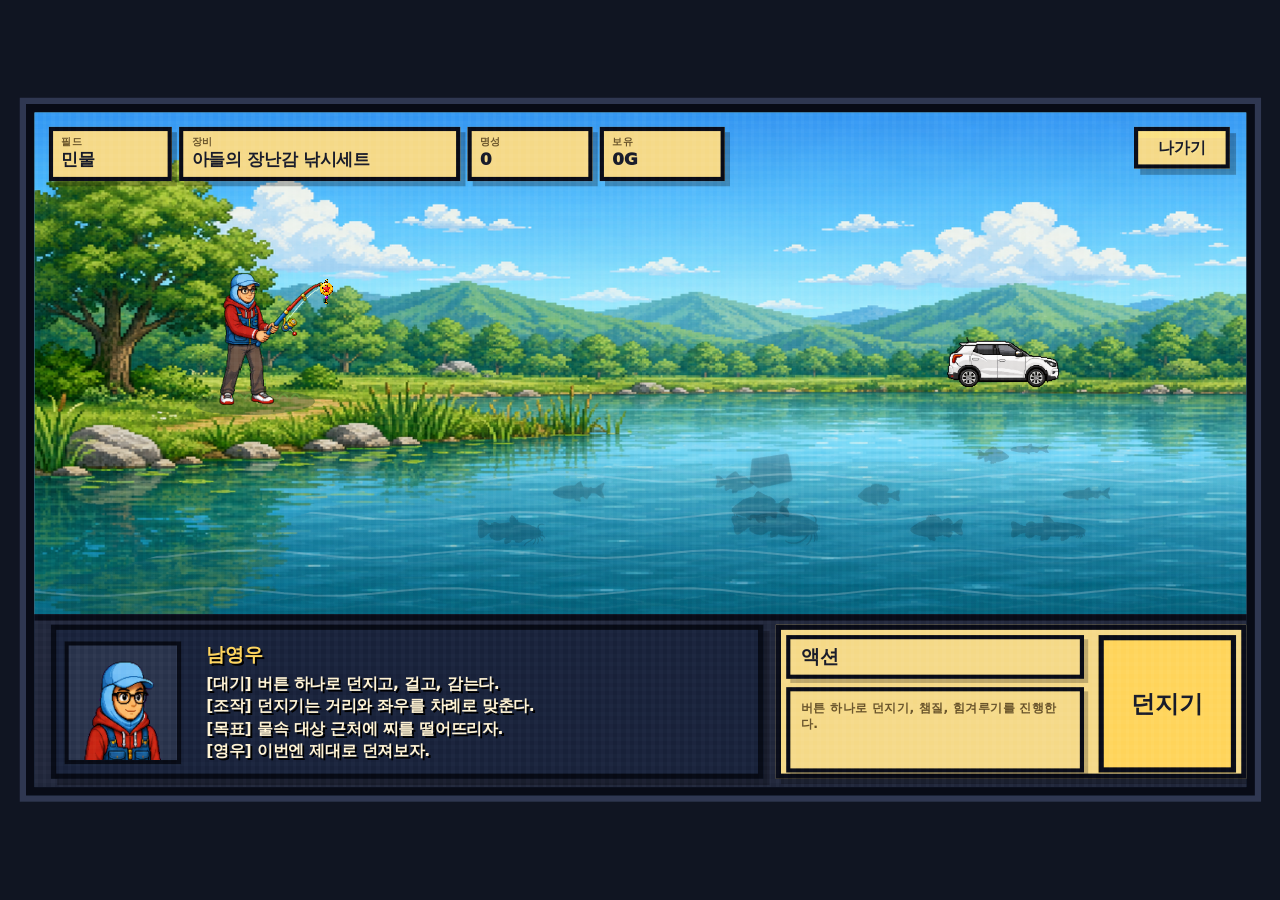
==== fishing_screen.html @ db61ab76 "Initial upload of fishing game" ====
﻿<!doctype html>
<html lang="ko">
<head>
  <meta charset="utf-8">
  <meta name="viewport" content="width=device-width, initial-scale=1">
  <title>낚시왕 남영우 - 낚시</title>
  <style>
    :root {
      --line: #080b16;
      --ink: #161927;
      --gold: #ffd45a;
      --panel: #f5d987;
      --deep: #182139;
      --game-scale: 1;
    }

    * { box-sizing: border-box; }

    body {
      margin: 0;
      min-height: 100vh;
      display: grid;
      place-items: center;
      overflow: hidden;
      background: #101522;
      color: var(--ink);
      font-family: "Malgun Gothic", "Apple SD Gothic Neo", system-ui, sans-serif;
      image-rendering: pixelated;
      user-select: none;
      touch-action: none;
    }

    .game-frame {
      position: relative;
      width: calc(1180px * var(--game-scale));
      height: calc(664px * var(--game-scale));
    }

    .screen {
      position: relative;
      width: 1180px;
      height: 664px;
      border: 8px solid var(--line);
      box-shadow: 0 0 0 6px #2f3751;
      overflow: hidden;
      background: #22304a;
      transform: scale(var(--game-scale));
      transform-origin: top left;
    }

    .screen::after {
      content: "";
      position: absolute;
      inset: 0;
      background:
        linear-gradient(90deg, rgba(255,255,255,.08) 50%, transparent 50%) 0 0 / 8px 8px,
        linear-gradient(rgba(255,255,255,.05) 50%, transparent 50%) 0 0 / 8px 8px;
      pointer-events: none;
      mix-blend-mode: soft-light;
      z-index: 50;
    }

    .hud {
      position: absolute;
      left: 14px;
      top: 14px;
      width: 710px;
      display: grid;
      grid-template-columns: 118px 270px 120px 120px;
      gap: 7px;
      z-index: 10;
    }

    .card,
    .dialogue,
    .action-panel {
      border: 4px solid var(--line);
      background: var(--panel);
      box-shadow: 5px 5px 0 rgba(0,0,0,.26);
    }

    .card {
      min-height: 40px;
      padding: 5px 8px;
    }

    .label {
      display: block;
      color: #665128;
      font-size: 10px;
      font-weight: 900;
      line-height: 1;
    }

    .value {
      display: block;
      margin-top: 3px;
      font-size: 16px;
      font-weight: 1000;
      white-space: nowrap;
    }

    .field-wrap {
      position: absolute;
      left: 0;
      top: 0;
      right: 0;
      bottom: 166px;
      overflow: hidden;
      background: #5dbbd0;
    }


    .aim-reticle::before {
      width: 62px;
      height: 4px;
    }

    .aim-reticle::after {
      width: 4px;
      height: 62px;
    }

    .aim-ring {
      position: absolute;
      inset: 9px;
      border: 4px solid #ffd45a;
      border-radius: 50%;
      box-shadow: 2px 2px 0 rgba(0,0,0,.34);
    }

    canvas {
      width: 100%;
      height: 100%;
      display: block;
      image-rendering: pixelated;
    }

    .bottom {
      position: absolute;
      left: 0;
      right: 0;
      bottom: 0;
      height: 166px;
      display: grid;
      grid-template-columns: 684px 1fr;
      gap: 12px;
      padding: 9px 16px;
      border-top: 6px solid var(--line);
      background: #20263a;
      z-index: 12;
    }

    .dialogue {
      position: relative;
      top: -5px;
      display: grid;
      grid-template-columns: 120px 1fr;
      gap: 12px;
      padding: 0;
      height: 148px;
      border: 5px solid var(--line);
      border-color: #070a14;
      background: var(--deep);
      box-shadow: 6px 6px 0 rgba(0,0,0,.28);
      overflow: visible;
      min-height: 0;
    }

    .dialogue.event-mode {
      background:
        linear-gradient(180deg, rgba(255, 212, 90, .22), rgba(255, 212, 90, 0)),
        #402348;
      border-color: var(--gold);
      box-shadow:
        0 0 0 5px #7c2d12,
        0 0 0 10px rgba(255, 212, 90, .34),
        5px 5px 0 rgba(98, 43, 141, .44);
      animation: eventPulse 1.1s steps(2, end) infinite;
    }

    .dialogue.event-mode::before {
      content: "EVENT";
      position: absolute;
      left: 21px;
      top: -18px;
      width: 86px;
      box-sizing: border-box;
      z-index: 2;
      padding: 3px 12px 4px;
      border: 4px solid var(--line);
      background: #ff3d3d;
      color: #fff7d8;
      text-align: center;
      font-size: 15px;
      font-weight: 1000;
      letter-spacing: 0;
      text-shadow: 2px 2px 0 #000;
      box-shadow: 4px 4px 0 rgba(0,0,0,.32);
    }

    .dialogue.event-mode .portrait {
      background: #402b51;
      border-color: #ffd45a;
    }

    .dialogue.event-mode .copy {
      color: #fff4bf;
    }

    .dialogue.event-mode .speaker {
      color: #ffef85;
    }

    @keyframes eventPulse {
      0%, 100% { filter: brightness(1); }
      50% { filter: brightness(1.16); }
    }

    .portrait {
      position: relative;
      box-sizing: border-box;
      width: 112px;
      height: 118px;
      align-self: center;
      margin-left: 8px;
      border: 4px solid var(--line);
      border-color: #070a14;
      background: #28324a;
      overflow: hidden;
    }

    .portrait canvas {
      display: block;
      width: 104px;
      height: 110px;
      image-rendering: auto;
    }

    .portrait img.portrait-single {
      position: absolute;
      inset: 0;
      width: 104px;
      height: 110px;
      image-rendering: auto;
    }

    .portrait img[hidden],
    .portrait canvas[hidden] {
      display: none;
    }


    .copy {
      position: relative;
      min-width: 0;
      padding: 12px 132px 12px 12px;
      color: #fff3d3;
      font-weight: 900;
      text-shadow: 2px 2px 0 #000;
    }

    .speaker {
      display: block;
      margin-bottom: 6px;
      color: var(--gold);
      font-size: 18px;
    }

    .log-line {
      display: block;
      font-size: 15px;
      line-height: 1.42;
      white-space: nowrap;
    }

    .event-progress-button {
      position: absolute;
      right: 14px;
      top: 50%;
      width: 118px;
      height: 118px;
      transform: translateY(-50%);
      border: 4px solid var(--line);
      background: #ff3d3d;
      color: #fff7d8;
      font: inherit;
      font-size: 18px;
      font-weight: 1000;
      border-color: #fff7d8;
      text-shadow: 2px 2px 0 #000;
      box-shadow: 5px 5px 0 rgba(0,0,0,.42);
      cursor: pointer;
    }

    .event-progress-button:active {
      transform: translate(2px, calc(-50% + 2px));
      box-shadow: 1px 1px 0 rgba(0,0,0,.32);
    }

    .event-progress-button[hidden] {
      display: none;
    }

    .action-panel {
      position: fixed;
      right: 20px;
      top: 50%;
      z-index: 30;
      width: 334px;
      height: 132px;
      padding: 0;
      border: 0;
      background: transparent;
      box-shadow: none;
      transform: translateY(-50%);
      pointer-events: none;
      display: grid;
      grid-template-columns: 186px 132px;
      grid-template-rows: 42px 1fr;
      column-gap: 16px;
      align-items: stretch;
      overflow: visible;
      min-height: 0;
    }

    .action-panel.event-mode {
      background: var(--panel);
      border-color: var(--line);
      box-shadow: 5px 5px 0 rgba(0,0,0,.26);
    }

    .action-title {
      grid-column: 1;
      grid-row: 1;
      margin: 0;
      padding: 8px 10px;
      border: 4px solid var(--line);
      background: var(--panel);
      color: var(--ink);
      font-size: 18px;
      line-height: 1;
      font-weight: 1000;
      box-shadow: 4px 4px 0 rgba(0,0,0,.24);
    }

    .help {
      grid-column: 1;
      grid-row: 2;
      display: block;
      height: auto;
      margin-top: 8px;
      padding: 9px 10px;
      border: 4px solid var(--line);
      background: var(--panel);
      color: #665128;
      font-size: 12px;
      font-weight: 900;
      line-height: 1.25;
      box-shadow: 4px 4px 0 rgba(0,0,0,.24);
    }

    .action-button {
      grid-column: 2;
      grid-row: 1 / span 2;
      width: 132px;
      height: 132px;
      margin: 0;
      border: 5px solid var(--line);
      background: var(--gold);
      color: var(--ink);
      font: inherit;
      font-size: 23px;
      font-weight: 1000;
      line-height: 1.08;
      box-shadow: none;
      cursor: pointer;
      pointer-events: auto;
      white-space: normal;
      word-break: keep-all;
    }

    .action-button:active,
    .action-button.held {
      transform: translate(4px, 4px);
      box-shadow: none;
      background: #ffbf3d;
    }

    .action-button:disabled {
      opacity: .62;
      cursor: default;
      transform: none;
      box-shadow: none;
      background: #d7c28b;
    }

    html.phone-rotate .action-panel,
    html.phone-landscape .action-panel {
      position: fixed;
      right: 20px;
      top: 50%;
      z-index: 30;
      width: 334px;
      height: 132px;
      padding: 0;
      border: 0;
      background: transparent;
      box-shadow: none;
      transform: translateY(-50%);
      pointer-events: none;
      display: grid;
      grid-template-columns: 186px 132px;
      grid-template-rows: 42px 1fr;
      column-gap: 16px;
      align-items: stretch;
    }

    html.phone-rotate .action-title,
    html.phone-landscape .action-title {
      grid-column: 1;
      grid-row: 1;
      margin: 0;
      padding: 8px 10px;
      border: 4px solid var(--line);
      background: var(--panel);
      color: var(--ink);
      font-size: 18px;
      line-height: 1;
      box-shadow: 4px 4px 0 rgba(0,0,0,.24);
    }

    html.phone-rotate .action-panel .help,
    html.phone-landscape .action-panel .help {
      grid-column: 1;
      grid-row: 2;
      display: block;
      height: auto;
      margin-top: 8px;
      padding: 9px 10px;
      border: 4px solid var(--line);
      background: var(--panel);
      color: #665128;
      font-size: 12px;
      line-height: 1.25;
      box-shadow: 4px 4px 0 rgba(0,0,0,.24);
    }

    html.phone-rotate .action-button,
    html.phone-landscape .action-button {
      grid-column: 2;
      grid-row: 1 / span 2;
      width: 132px;
      height: 132px;
      margin: 0;
      border-width: 5px;
      font-size: 23px;
      line-height: 1.08;
      box-shadow: none;
      pointer-events: auto;
      white-space: normal;
      word-break: keep-all;
    }

    html.phone-rotate .action-button:active,
    html.phone-rotate .action-button.held,
    html.phone-landscape .action-button:active,
    html.phone-landscape .action-button.held {
      transform: translate(4px, 4px);
      box-shadow: none;
    }

    html.phone-rotate .action-button:disabled,
    html.phone-landscape .action-button:disabled {
      transform: none;
      box-shadow: none;
    }

    @media (pointer: coarse) and (max-height: 760px), (pointer: coarse) and (max-width: 760px) {
      .action-panel {
        position: fixed;
        right: 20px;
        top: 50%;
        z-index: 30;
        width: 334px;
        height: 132px;
        padding: 0;
        border: 0;
        background: transparent;
        box-shadow: none;
        transform: translateY(-50%);
        pointer-events: none;
        display: grid;
        grid-template-columns: 186px 132px;
        grid-template-rows: 42px 1fr;
        column-gap: 16px;
        align-items: stretch;
      }

      .action-title {
        grid-column: 1;
        grid-row: 1;
        margin: 0;
        padding: 8px 10px;
        border: 4px solid var(--line);
        background: var(--panel);
        color: var(--ink);
        font-size: 18px;
        line-height: 1;
        box-shadow: 4px 4px 0 rgba(0,0,0,.24);
      }

      .action-panel .help {
        grid-column: 1;
        grid-row: 2;
        display: block;
        height: auto;
        margin-top: 8px;
        padding: 9px 10px;
        border: 4px solid var(--line);
        background: var(--panel);
        color: #665128;
        font-size: 12px;
        line-height: 1.25;
        box-shadow: 4px 4px 0 rgba(0,0,0,.24);
      }

      .action-button {
        grid-column: 2;
        grid-row: 1 / span 2;
        width: 132px;
        height: 132px;
        margin: 0;
        border-width: 5px;
        font-size: 23px;
        line-height: 1.08;
        box-shadow: none;
        pointer-events: auto;
        white-space: normal;
        word-break: keep-all;
      }

      .action-button:active,
      .action-button.held {
        transform: translate(4px, 4px);
        box-shadow: none;
      }
    }

    .action-panel.mobile-action-layout {
      position: fixed !important;
      right: 20px !important;
      top: 50% !important;
      z-index: 30 !important;
      width: 334px !important;
      height: 132px !important;
      padding: 0 !important;
      border: 0 !important;
      background: transparent !important;
      box-shadow: none !important;
      transform: translateY(-50%) !important;
      pointer-events: none !important;
      display: grid !important;
      grid-template-columns: 186px 132px !important;
      grid-template-rows: 42px 1fr !important;
      column-gap: 16px !important;
      align-items: stretch !important;
    }

    .action-panel.mobile-action-layout .action-title {
      grid-column: 1 !important;
      grid-row: 1 !important;
      margin: 0 !important;
      padding: 8px 10px !important;
      border: 4px solid var(--line) !important;
      background: var(--panel) !important;
      color: var(--ink) !important;
      font-size: 18px !important;
      line-height: 1 !important;
      box-shadow: 4px 4px 0 rgba(0,0,0,.24) !important;
    }

    .action-panel.mobile-action-layout .help {
      grid-column: 1 !important;
      grid-row: 2 !important;
      display: block !important;
      height: auto !important;
      margin-top: 8px !important;
      padding: 9px 10px !important;
      border: 4px solid var(--line) !important;
      background: var(--panel) !important;
      color: #665128 !important;
      font-size: 12px !important;
      line-height: 1.25 !important;
      box-shadow: 4px 4px 0 rgba(0,0,0,.24) !important;
    }

    .action-panel.mobile-action-layout .action-button {
      grid-column: 2 !important;
      grid-row: 1 / span 2 !important;
      width: 132px !important;
      height: 132px !important;
      margin: 0 !important;
      border-width: 5px !important;
      font-size: 23px !important;
      line-height: 1.08 !important;
      box-shadow: none !important;
      pointer-events: auto !important;
      white-space: normal !important;
      word-break: keep-all !important;
    }

    .action-panel.mobile-action-layout .action-button:active,
    .action-panel.mobile-action-layout .action-button.held {
      transform: translate(4px, 4px) !important;
      box-shadow: none !important;
    }

    .bottom .action-panel,
    html.phone-rotate .bottom .action-panel,
    html.phone-landscape .bottom .action-panel,
    .bottom .action-panel.mobile-action-layout {
      position: relative !important;
      left: auto !important;
      right: auto !important;
      top: -5px !important;
      bottom: auto !important;
      transform: none !important;
      width: 452px !important;
      height: 148px !important;
      padding: 5px !important;
      border: 5px solid var(--line) !important;
      background: var(--panel) !important;
      box-shadow: 5px 5px 0 rgba(0,0,0,.26) !important;
      grid-template-columns: 286px 132px !important;
      grid-template-rows: 42px 1fr !important;
      column-gap: 14px !important;
      justify-self: start !important;
      align-self: start !important;
    }

    .home-button {
      position: absolute;
      right: 16px;
      top: 14px;
      z-index: 11;
      min-width: 92px;
      height: 40px;
      border: 4px solid var(--line);
      background:
        linear-gradient(180deg, rgba(255, 230, 129, .62) 0 7px, transparent 7px),
        var(--panel);
      color: var(--ink);
      font: inherit;
      font-size: 15px;
      font-weight: 1000;
      box-shadow: 6px 6px 0 rgba(0,0,0,.28);
      text-shadow: 1px 1px 0 rgba(255,235,148,.62);
      cursor: pointer;
    }

    .home-button:hover,
    .home-button:focus-visible {
      background:
        linear-gradient(180deg, rgba(255, 235, 144, .78) 0 7px, transparent 7px),
        var(--gold);
      outline: none;
    }

    .result-popup {
      position: absolute;
      left: 50%;
      top: 44%;
      margin-left: -190px;
      margin-top: -118px;
      z-index: 14;
      width: 380px;
      border: 5px solid var(--line);
      background: #fff0ad;
      box-shadow: 7px 7px 0 rgba(0,0,0,.28);
      padding: 12px;
    }

    .result-popup[hidden] { display: none; }

    .result-popup h2 {
      margin: 0 0 7px;
      font-size: 24px;
      line-height: 1.05;
    }

    .result-visual {
      height: 112px;
      margin: 0 0 8px;
      border: 3px solid var(--line);
      background:
        linear-gradient(180deg, rgba(255,255,255,.32), rgba(255,255,255,0)),
        #dceef3;
      display: grid;
      place-items: center;
      overflow: hidden;
    }

    .result-visual img {
      max-width: 158px;
      max-height: 98px;
      object-fit: contain;
      image-rendering: pixelated;
      filter: drop-shadow(4px 5px 0 rgba(0,0,0,.24));
    }

    .result-meta {
      display: grid;
      gap: 6px;
      margin-bottom: 8px;
      font-size: 14px;
      font-weight: 1000;
    }

    .result-meta-row,
    .result-desc {
      border: 3px solid var(--line);
      background: #fff7d8;
      padding: 5px 7px;
    }

    .result-meta-row {
      display: grid;
      grid-template-columns: 1fr auto;
      align-items: center;
      min-height: 30px;
      font-size: 16px;
    }

    .result-meta-label {
      color: var(--ink);
    }

    .result-meta-value {
      color: var(--ink);
      text-align: right;
    }

    .result-desc {
      min-height: 54px;
      font-size: 14px;
      font-weight: 900;
      line-height: 1.35;
    }

    .result-close {
      width: 100%;
      height: 38px;
      margin-top: 10px;
      border: 4px solid var(--line);
      background: var(--gold);
      font: inherit;
      font-size: 15px;
      font-weight: 1000;
      cursor: pointer;
    }
  </style>
  <script src="./mobile_orientation_boot.js"></script>
</head>
<body>
  <div class="game-frame">
  <main class="screen">
    <section class="hud">
      <div class="card"><span class="label">&#54596;&#46300;</span><span class="value" id="fieldHud">&#48124;&#47932;</span></div>
      <div class="card"><span class="label">&#51109;&#48708;</span><span class="value" id="gearHud">&#51109;&#45212;&#44048; &#45210;&#49884;&#49464;&#53944;</span></div>
      <div class="card"><span class="label">&#47749;&#49457;</span><span class="value" id="fameHud">0</span></div>
      <div class="card"><span class="label">&#48372;&#50976;</span><span class="value" id="goldHud">0G</span></div>
    </section>

    <button class="home-button" id="homeButton" type="button">&#45208;&#44032;&#44592;</button>

    <section class="field-wrap">
      <canvas id="gameCanvas" width="1164" height="502" aria-label="&#45210;&#49884; &#54596;&#46300;"></canvas>
    </section>

    <aside class="result-popup" id="resultPopup" hidden aria-live="polite">
      <h2 id="resultName">&#54588;&#46972;&#48120;</h2>
      <div class="result-visual"><img id="resultImage" src="" alt=""></div>
      <div class="result-meta">
        <div class="result-meta-row">
          <span class="result-meta-label" id="resultPrimaryLabel">등급</span>
          <span class="result-meta-value" id="resultLevel">Lv.1</span>
        </div>
        <div class="result-meta-row">
          <span class="result-meta-label">보상</span>
          <span class="result-meta-value" id="resultGold">100G</span>
        </div>
      </div>
      <div class="result-desc" id="resultDesc">&#54925;&#46301; &#51221;&#48372;</div>
      <button class="result-close" id="resultClose" type="button">&#54869;&#51064;</button>
    </aside>

    <section class="bottom">
      <aside class="dialogue">
        <div class="portrait">
          <img id="portraitImage" class="portrait-single" alt="영우 얼굴" hidden>
          <canvas id="portraitCanvas" width="104" height="110" aria-label="&#50689;&#50864; &#50620;&#44404;"></canvas>
        </div>
        <div class="copy">
          <strong class="speaker" id="dialogueSpeaker">&#45210;&#49884;&#50773; &#45224;&#50689;&#50864;</strong>
          <span class="log-line" id="log1">[&#45824;&#44592;] &#48260;&#53948; &#54616;&#45208;&#47196; &#45912;&#51648;&#44256;, &#44152;&#44256;, &#44048;&#45716;&#45796;.</span>
          <span class="log-line" id="log2">[&#51312;&#51089;] &#45912;&#51648;&#44592;&#45716; &#44144;&#47532;&#50752; &#51340;&#50864;&#47484; &#52264;&#47168;&#47196; &#47582;&#52632;&#45796;.</span>
          <span class="log-line" id="log3">[&#47785;&#54364;] &#47932;&#49549; &#45824;&#49345; &#44540;&#52376;&#50640; &#52236;&#47484; &#46504;&#50612;&#46888;&#47532;&#51088;.</span>
          <span class="log-line" id="log4">[&#50689;&#50864;] &#51060;&#48264;&#50644; &#51228;&#45824;&#47196; &#45912;&#51256;&#48372;&#51088;.</span>
          <button class="event-progress-button" id="eventProgressButton" type="button" hidden>&#54869;&#51064;</button>
        </div>
      </aside>

      <aside class="action-panel">
        <div class="action-title"><span id="actionTitle">&#50529;&#49496;</span></div>
        <span class="help" id="actionHelp">상황에 맞춰 버튼 하나로 진행한다.</span>
        <button class="action-button" id="actionButton" type="button">&#45912;&#51648;&#44592;</button>
      </aside>
    </section>
  </main>
  </div>

  <script src="./game_state.js?v=spoiler-cleanup-20260601b"></script>
  <script src="./audio_manager.js?v=audio-foundation-20260604"></script>
  <script src="./fish_sprite_manifest.js?v=quality-silhouette-live-20260604"></script>
  <script src="./junk_sprite_manifest.js?v=junk-silhouette-20260604"></script>
  <script src="./youngwoo_sprite_manifest.js?v=reel-tip-20260530"></script>
  <script>
const canvas = document.getElementById("gameCanvas");
    const ctx = canvas.getContext("2d");
    const W = canvas.width;
    const H = canvas.height;
    const waterLine = 206;

    const playerImage = new Image();
    playerImage.src = "./assets/youngwoo_sprites/level_matched_alpha/youngwoo_beginner_toy_rod_idle.png";
    const portraitEmotionSheets = {
      beginnerOutfit: new Image(),
      midOutfit: new Image(),
      premiumOutfit: new Image()
    };
    portraitEmotionSheets.beginnerOutfit.src = "./assets/youngwoo_sprites/emotion_sheets/youngwoo_beginner_sprite_face_hd_sheet_alpha.png?v=sprite-face-outfit-match-20260603";
    portraitEmotionSheets.midOutfit.src = "./assets/youngwoo_sprites/emotion_sheets/youngwoo_mid_sprite_face_hd_sheet_alpha.png?v=sprite-face-no-first-20260603";
    portraitEmotionSheets.premiumOutfit.src = "./assets/youngwoo_sprites/emotion_sheets/youngwoo_premium_sprite_face_hd_sheet_alpha.png?v=sprite-face-no-first-20260603";
    const portraitEmotionColumns = 6;
    const portraitEmotionRows = 4;
    const youngwooSpriteBase = "./assets/youngwoo_sprites/level_matched_alpha/";
    const youngwooSpriteCache = new Map();
    const youngwooOutfitIds = {
      beginnerOutfit: "beginner",
      midOutfit: "mid",
      premiumOutfit: "premium"
    };
    const youngwooRodIds = {
      toyRod: "toy",
      aliRod: "ali",
      japanRod: "japan",
      firstLeisure: "first_leisure",
      temuRod: "temu",
      legendRod: "legend"
    };
    const youngwooSpriteAssetVersion = "broken-sprite-preload-20260604";
    const firstLeisureBrokenSprite = new Image();
    firstLeisureBrokenSprite.src = "./assets/youngwoo_sprites/level_matched_alpha/youngwoo_beginner_first_leisure_broken.png?v=broken-sprite-preload-20260604";
    youngwooSpriteCache.set("beginner_first_leisure_broken", firstLeisureBrokenSprite);
    const youngwooCanonicalSourceHeight = 375;
    const castingReadyRodTips = {
      toyRod: { x: 14, y: 9 },
      aliRod: { x: 14, y: 8 },
      japanRod: { x: 15, y: 8 },
      firstLeisure: { x: 14, y: 8 },
      temuRod: { x: 16, y: 8 },
      legendRod: { x: 15, y: 8 }
    };
    const tackleStyles = {
      toyRod: { type: "ball", line: "#4f46e5", main: "#f6c21a", accent: "#ef4444", shadow: "#9a5b0a" },
      aliRod: { type: "squid", line: "#f0b38f", main: "#67d141", accent: "#2563eb", shadow: "#14532d" },
      japanRod: { type: "sinker", line: "#ffd7f0", main: "#2670d8", accent: "#f8fafc", shadow: "#164c8f" },
      firstLeisure: { type: "drop", line: "#ffd7f0", main: "#e23a3a", accent: "#f8fafc", shadow: "#7f1d1d" },
      temuRod: { type: "cube", line: "#eab308", main: "#8b38d6", accent: "#b7f331", shadow: "#4c1d95" },
      legendRod: { type: "gem", line: "#f3b83a", main: "#f4b41b", accent: "#1fc7ff", shadow: "#9b5e0d" }
    };
    const assetSources = {
      tivoli: "./assets/tivoli_right.png",
      g70: "./assets/g70_right.png",
      carnival: "./assets/carnival_right.png",
      valleyBoat: "./assets/valley_boat_right.png?v=boat-quality-20260604",
      seaBoat: "./assets/sea_boat_right_v2.png?v=boat-quality-20260604",
      waterFreshBase: "./assets/water/water_fresh_base.png",
      waterFreshOverlay: "./assets/water/water_fresh_overlay.png",
      waterValleyBase: "./assets/water/water_valley_base.png",
      waterValleyOverlay: "./assets/water/water_valley_overlay.png",
      waterSeaBase: "./assets/water/water_sea_base.png",
      waterSeaOverlay: "./assets/water/water_sea_overlay.png",
      waterOceanBase: "./assets/water/water_ocean_base.png",
      waterOceanOverlay: "./assets/water/water_ocean_overlay.png",
      fieldFreshBg: "./assets/field_backgrounds/field_fresh_concept.png",
      fieldValleyBg: "./assets/field_backgrounds/field_valley_concept.png",
      fieldSeaBg: "./assets/field_backgrounds/field_sea_concept_v3_parking_pier.png",
      fieldOceanBg: "./assets/field_backgrounds/field_ocean_concept.png",
      junwooThief: "./assets/junwoo_sprites/junwoo_thief_sprite_sheet.png",
      junwooEmojiLaugh: "./assets/junwoo_sprites/junwoo_emoji_laugh.png?v=junwoo-photo-redraw-20260604",
      wifeConfiscate: "./assets/wife_confiscate.png?v=wife-quality-bottom-20260604",
      jaemoStanding: "./assets/jaemo_sprites/jaemo_sprite_standing.png",
      jaemoEmojiSmile: "./assets/jaemo_sprites/jaemo_emoji_kind_smile.png?v=jaemo-256-20260604",
      jaemoFlipper: "./assets/junk_new/quality_256/junk_16_flipper.png?v=junk-quality-20260604",
      tackle_toyRod: "./assets/tackle_toyRod_with_star.png?v=star-sinker-20260604",
      tackle_aliRod: "./assets/tackle_aliRod.png?v=rod-quality-20260604",
      tackle_japanRod: "./assets/tackle_japanRod.png?v=rod-quality-20260604",
      tackle_firstLeisure: "./assets/tackle_firstLeisure.png?v=rod-quality-20260604",
      tackle_temuRod: "./assets/tackle_temuRod.png?v=rod-quality-20260604",
      tackle_legendRod: "./assets/tackle_legendRod.png?v=rod-quality-20260604"
    };
    const assetImages = Object.fromEntries(Object.entries(assetSources).map(([id, src]) => {
      const image = new Image();
      image.src = src;
      return [id, image];
    }));
    const fishSpriteImages = new Map();

    const fieldHud = document.getElementById("fieldHud");
    const gearHud = document.getElementById("gearHud");
    const fameHud = document.getElementById("fameHud");
    const goldHud = document.getElementById("goldHud");
    const dialoguePanel = document.querySelector(".dialogue");
    const actionPanel = document.querySelector(".action-panel");
    const logEls = ["log1", "log2", "log3", "log4"].map((id) => document.getElementById(id));
    const dialogueSpeaker = document.getElementById("dialogueSpeaker");
    const eventProgressButton = document.getElementById("eventProgressButton");
    const actionButton = document.getElementById("actionButton");
    const actionTitle = document.getElementById("actionTitle");
    const actionHelp = document.getElementById("actionHelp");
    const homeButton = document.getElementById("homeButton");
    const resultPopup = document.getElementById("resultPopup");
    const resultName = document.getElementById("resultName");
    const resultImage = document.getElementById("resultImage");
    const resultGold = document.getElementById("resultGold");
    const resultLevel = document.getElementById("resultLevel");
    const resultPrimaryLabel = document.getElementById("resultPrimaryLabel");
    const resultDesc = document.getElementById("resultDesc");
    const resultClose = document.getElementById("resultClose");
    const portraitImage = document.getElementById("portraitImage");
    const portraitCanvas = document.getElementById("portraitCanvas");
    const portraitCtx = portraitCanvas.getContext("2d");
    const portraitScratchCanvas = document.createElement("canvas");
    const portraitScratchCtx = portraitScratchCanvas.getContext("2d", { willReadFrequently: true });
    const portraitCropCache = new WeakMap();
    const portraitEmotionCropCache = new Map();

    function isMobileActionLayout() {
      const params = new URLSearchParams(location.search);
      if (params.get("mobileAction") === "1") return true;
      const viewport = window.visualViewport;
      const width = viewport?.width || window.innerWidth || screen.width;
      const height = viewport?.height || window.innerHeight || screen.height;
      const coarse = window.matchMedia?.("(pointer: coarse)")?.matches;
      const touch = navigator.maxTouchPoints > 0 || "ontouchstart" in window;
      return (coarse || touch) && Math.min(width, height) <= 820;
    }

    function refreshMobileActionLayout() {
      actionPanel?.classList.toggle("mobile-action-layout", isMobileActionLayout());
    }

    let g70TheftStage = "none";
    let g70TheftYoungwooLineShown = false;
    let activeEventDialogue = null;
    let state = window.GameState.load();
      syncDialogueSpeaker();

    function currentYoungwooTitle() {
      return window.GameState.displayYoungwooName(state);
    }

    function syncDialogueSpeaker() {
      dialogueSpeaker.textContent = activeEventDialogue?.speaker || (g70TheftStage === "appear" ? "준우" : currentYoungwooTitle());
    }
    let field = window.GameState.getActiveField(state);
    let phase = "ready";
    let castGauge = 0.16;
    let castDir = 1;
    let castDistance = 0.5;
    let castSide = 0.5;
    let hookProximity = 0;
    let hookDisplayProximity = 0;
    let hookTimer = 0;
    let biteWait = 0;
    let tension = 42;
    let catchProgress = 0;
    let reelHeld = false;
    let fightElapsed = 0;
    let lastTime = 0;
    let target = null;
    let fightStartDistance = 1;
    let bobber = { x: 280, y: waterLine + 78, targetX: 280, targetY: waterLine + 78, t: 0 };
    let swimmers = [];
    let suppressReelClick = false;
    let heldResult = null;
    let castFlight = null;
    let castSplashPlayed = false;
    let reelPulseUntil = 0;
    let pendingResultEvent = null;
    let firstLeisureBrokenThisTrip = false;
    let lastPortraitEmotion = "neutral";
    let g70TheftExitReady = false;
    let biteFlashUntil = 0;
    let fightMessage = "";
    let fightMessageUntil = 0;
    let biteState = null;
    let bitePulse = 0;
    let fieldAlertMessage = "";
    let fieldAlertUntil = 0;
    let lastLevel10AlertAt = 0;
    let nextFightSurgeAt = 0;
    let fightSurgeUntil = 0;
    let fightSurgeStrength = 0;
    let weakGearNoticeShown = false;
    let nextJunkDriftAt = 0;

    const portraitEmotionIndexes = {
      neutral: 0,
      happy: 1,
      laugh: 2,
      nervousSmile: 3,
      surprised: 4,
      panic: 5,
      angry: 6,
      rage: 7,
      sad: 8,
      crying: 9,
      proud: 10,
      sparkle: 11,
      worried: 12,
      scared: 13,
      confused: 14,
      determined: 15,
      serious: 16,
      tired: 17,
      exhausted: 18,
      disappointed: 19,
      blush: 20,
      thinking: 21,
      victory: 10,
      talk: 23
    };

    function portraitEmotionFileName(emotion = "neutral") {
      return { victory: "proud" }[emotion] || emotion;
    }

    function portraitOutfitFileName(outfit = state.loadout.outfit) {
      if (outfit === "premiumOutfit") return "premium";
      if (outfit === "midOutfit") return "mid";
      return "beginner";
    }

    function portraitImageSrc(outfit = state.loadout.outfit, emotion = "neutral") {
      return `./assets/youngwoo_sprites/portrait_emotions_2x/${portraitOutfitFileName(outfit)}_${portraitEmotionFileName(emotion)}.png?v=youngwoo-left-face-outfit-hats-20260604`;
    }

    function resizeGame() {
      const baseW = 1180;
      const baseH = 664;
      const padding = 0.96;
      const viewport = window.visualViewport;
      const usableWidth = viewport?.width || window.innerWidth;
      const usableHeight = viewport?.height || window.innerHeight;
      const scale = Math.min(usableWidth / baseW, usableHeight / baseH) * padding;
      const desktopLike = window.matchMedia("(pointer: fine) and (min-width: 900px)").matches;
      const maxScale = desktopLike ? 1.25 : 1;
      document.documentElement.style.setProperty("--game-scale", String(Math.min(scale, maxScale)));
    }

    function clamp(value, min, max) {
      return Math.max(min, Math.min(max, value));
    }

    function rand(min, max) {
      return Math.random() * (max - min) + min;
    }

    function setLogs(lines) {
      syncDialogueSpeaker();
      lines.forEach((line, index) => {
        logEls[index].textContent = line || "";
      });
    }

    function setEventDialogueMode(active) {
      dialoguePanel.classList.toggle("event-mode", Boolean(active));
      actionPanel.classList.toggle("event-mode", Boolean(active));
      eventProgressButton.hidden = !active;
      if (!active) homeButton.hidden = false;
    }

    function clearEventDialogue() {
      activeEventDialogue = null;
      setEventDialogueMode(false);
      syncDialogueSpeaker();
    }

    function showEventDialogueStep(step, buttonText = "확인") {
      const isYoungwooDialogue = step.portrait === "youngwoo" || step.speaker === "낚시왕 남영우";
      activeEventDialogue = {
        ...step,
        speaker: isYoungwooDialogue ? currentYoungwooTitle() : step.speaker
      };
      setEventDialogueMode(!isYoungwooDialogue);
      syncDialogueSpeaker();
      eventProgressButton.textContent = buttonText;
      eventProgressButton.hidden = isYoungwooDialogue;
      homeButton.hidden = !isYoungwooDialogue;
      setLogs(step.lines || []);
    }

    function advanceG70TheftDialogue() {
      if (activeEventDialogue?.eventId === "jaemo_flipper_found") {
        const event = window.GameState.eventDefinitions.jaemo_flipper_found;
        clearEventDialogue();
        setPhase("ready");
        lastPortraitEmotion = "happy";
        setLogs(event.afterLines || ["[보상] 민물보트가 생겼다.", "[안내] 깊은 민물로 나갈 수 있다.", "[영우] 오리발 하나가 배가 되어 돌아왔다."]);
        return;
      }

      if (g70TheftStage === "keyDropped") {
        g70TheftStage = "none";
        lastPortraitEmotion = "angry";
        clearEventDialogue();
        setPhase("ready");
        setLogs(["[목표] 바다보트를 상점에서 살 수 있게 되었다.", "[준우] 차키는 바다에 두고 왔어. 자연 친화적이지?", "[영우] 친환경이 아니라 친분노다.", "[상점] 바다보트 구매를 준비하자."]);
        return;
      }

      if (g70TheftStage === "appear") {
        g70TheftStage = "gone";
        g70TheftYoungwooLineShown = true;
        lastPortraitEmotion = "crying";
        activeEventDialogue = null;
        setEventDialogueMode(false);
        syncDialogueSpeaker();
        setLogs(["[사건] G70과 준우가 시야에서 사라졌다.", "[영우] 내 G70...", "[영우] 바다보다 마음이 더 깊게 가라앉았다.", "[나가기] 창고로 돌아가자."]);
        return;
      }
      if (activeEventDialogue) {
        clearEventDialogue();
      }
    }

    function showG70KeyDroppedScene() {
      if (!state.flags.g70_key_drop_pending || state.flags.g70_key_drop_seen) return false;
      delete state.flags.g70_key_drop_pending;
      state.flags.g70_key_drop_seen = true;
      state.flags.sea_boat_unlocked = true;
      if (!state.seenEvents.includes("g70_key_dropped")) state.seenEvents.push("g70_key_dropped");
      state = window.GameState.save(state);
      g70TheftStage = "keyDropped";
      g70TheftExitReady = false;
      g70TheftYoungwooLineShown = false;
      lastPortraitEmotion = "surprised";
      setPhase("blocked");
      showEventDialogueStep({
        speaker: "준우",
        portrait: "junwoo",
        lines: ["[바다 진입] 카니발이 멈추자마자 준우가 손을 흔든다.", "[준우] 미안. G70 차키를 바다에 빠뜨렸어.", "[준우] 차는 저쪽 바다에 세워뒀고, 난 먼저 갈게!", "[영우] 바다보트 살 이유가 생겼네. 아주 폭력적으로."]
      });
      return true;
    }

    function resultEmotion(result) {
      if (!result) return "neutral";
      if (result.kind === "event") return "surprised";
      if (result.kind === "junk") return result.gold > 0 || result.fame > 0 ? "nervousSmile" : "disappointed";
      if ((result.level || 0) >= 10) return "victory";
      if ((result.level || 0) >= 8) return "proud";
      return "happy";
    }

    function currentPortraitEmotion() {
      if (!resultPopup.hidden) return lastPortraitEmotion;
      if (phase === "caught") return lastPortraitEmotion || "happy";
      if (phase === "missed") return lastPortraitEmotion || "disappointed";
      if (phase === "blocked") return lastPortraitEmotion || "disappointed";
      if (phase === "aimingDistance" || phase === "aimingSide") return "thinking";
      if (phase === "casting") {
        if (castFlight) return "surprised";
        if (hookDisplayProximity > 0.62) return "determined";
        if (hookDisplayProximity > 0.38) return "nervousSmile";
        return "worried";
      }
      if (phase === "reeling") {
        if (tension > 105 || tension < 4) return "panic";
        if (tension > 88 || tension < 15) return "worried";
        if ((target?.item?.level || 0) >= 8 || (target?.item?.difficulty || 0) >= 3.2) return "rage";
        if (reelHeld || performance.now() < reelPulseUntil) return "determined";
        return "serious";
      }
      return "neutral";
    }

    function gear() {
      return window.GameState.gearStats[state.loadout[field.gearType]] || window.GameState.gearStats.toyRod;
    }

    function hasActiveFishingGear() {
      const gearId = state.loadout[field.gearType];
      if (field.gearType === "sea") return Boolean(gearId && gearId !== "noneSea");
      return Boolean(gearId && gearId !== "noneFreshwater");
    }

    function outfitImage() {
      const outfit = window.GameState.outfitStats[state.loadout.outfit] || window.GameState.outfitStats.beginnerOutfit;
      return outfit.image;
    }

    function refreshState() {
      state = window.GameState.load();
      field = window.GameState.getActiveField(state);
      const imageSrc = outfitImage();
      const absoluteImageSrc = new URL(imageSrc, location.href).href;
      if (playerImage.src !== absoluteImageSrc) playerImage.src = imageSrc;
      fieldHud.textContent = field.name;
      gearHud.textContent = gear().name;
      fameHud.textContent = state.fame.toLocaleString();
      goldHud.textContent = `${state.gold.toLocaleString()}G`;
    }

    function candidatePool() {
      const gearId = state.loadout[field.gearType];
      const currentGear = window.GameState.gearStats[gearId] || window.GameState.gearStats.toyRod;
      const outfit = window.GameState.outfitStats[state.loadout.outfit] || window.GameState.outfitStats.beginnerOutfit;
      const titleBonus = window.GameState.titleBonus(state);
      const permanentBonus = window.GameState.permanentBonus ? window.GameState.permanentBonus(state) : {};
      const score = 80 + (currentGear.accuracyBonus || 0);
      const effectivePower = (currentGear.power + (permanentBonus.powerFlat || 0)) * (1 + (titleBonus.power || 0)) + score * 0.65;
      const canChallengeBoss = field.id === "ocean" && gearId === "legendRod" && score >= 88;
      const fish = window.GameState.fishData
        .filter((item) => item.field === field.fishGroup)
        .filter((item) => item.resistance <= effectivePower + 14 || item.level <= 2 || (canChallengeBoss && item.level >= 10))
        .map((item) => {
          const baseWeight = Math.sqrt(Math.max(1, item.weight || 1));
          const collectionBias = state.caughtFish?.includes(item.name) ? 0.16 : 2.6;
          const highLevelBias = item.level >= 7
            ? 1 + (outfit.highLevelBonus || 0) + (titleBonus.rareFish || 0)
            : item.level >= 5
              ? 1 + (outfit.highLevelBonus || 0) * 0.45
              : 1;
          const bossBias = item.level >= 10 && canChallengeBoss ? 0.55 + (outfit.highLevelBonus || 0) : highLevelBias;
          return ({
        ...item,
        kind: "fish",
        color: item.level >= 9 ? "#d6f0ff" : field.gearType === "sea" ? "#9bd4e9" : "#5f8f7f",
        difficulty: Math.max(0.6, item.resistance / 16),
            spawnWeight: baseWeight * bossBias * collectionBias * lureAffinityFor(item) * fieldConditionAffinityFor(item)
          });
        });
      const ownedJunk = new Set(state.junk || []);
      const junk = window.GameState.junkData.filter((item) => {
        if (item.name === "영우의 초상화" && !state.flags.normal_ending_seen) return false;
        return (item.field === field.junkGroup || item.field === "all") && !ownedJunk.has(item.name);
      }).map((item) => ({
        ...item,
        kind: "junk",
        color: field.gearType === "sea" ? "#263342" : "#15191f",
        difficulty: field.gearType === "sea" ? 1.6 : 0.7,
        spawnWeight: Math.sqrt(Math.max(1, item.weight || 1))
          * 1.85
          * (1 + (outfit.lostItemBonus || 0) + (titleBonus.junkChance || 0))
      }));
      return [...fish, ...junk];
    }

    function weightedSampleWithoutReplacement(items, count) {
      const pool = [...items];
      const picked = [];
      while (pool.length && picked.length < count) {
        const total = pool.reduce((sum, item) => sum + Math.max(0.01, item.spawnWeight || item.weight || 1), 0);
        let cursor = Math.random() * total;
        const index = pool.findIndex((item) => {
          cursor -= Math.max(0.01, item.spawnWeight || item.weight || 1);
          return cursor <= 0;
        });
        picked.push(...pool.splice(index >= 0 ? index : pool.length - 1, 1));
      }
      return picked;
    }

    function waterPlayBounds() {
      if (field.id === "fresh") return { minX: 430, maxX: W - 118, minY: waterLine + 108, maxY: H - 66 };
      if (field.id === "sea") return { minX: 520, maxX: W - 112, minY: waterLine + 104, maxY: H - 62 };
      if (field.id === "valley") return { minX: 285, maxX: W - 112, minY: 326, maxY: H - 58 };
      if (field.id === "ocean") return { minX: 275, maxX: W - 108, minY: 318, maxY: H - 56 };
      return { minX: 335, maxX: W - 118, minY: waterLine + 80, maxY: H - 58 };
    }

    function castBounds() {
      return waterPlayBounds();
    }

    function castPreviewPoint(distance = castDistance, side = castGauge) {
      const bounds = castBounds();
      const sideRange = (bounds.maxY - bounds.minY) * 0.78;
      return {
        x: bounds.minX + (bounds.maxX - bounds.minX) * distance,
        y: clamp((bounds.minY + bounds.maxY) / 2 + (side - 0.5) * sideRange, bounds.minY, bounds.maxY)
      };
    }

    function fishMovementProfile(item) {
      if (item.kind === "junk") return { type: "junk", minDepth: 0.18, maxDepth: 0.92, speed: 0.72, drift: 8, wobble: 2.4 };
      if (item.kind === "event") return { type: "event", minDepth: 0.08, maxDepth: 0.72, speed: 1, drift: 18, wobble: 3 };
      const migratory = new Set(["멸치", "꽁치", "전갱이", "학꽁치", "고등어", "숭어", "방어", "농어", "부시리", "삼치", "만새기", "황새치", "참다랑어", "백상아리"]);
      const bottomFlat = new Set(["광어", "도다리", "대구", "모래무지", "마자", "누치"]);
      const rockfish = new Set(["우럭", "볼락", "노래미", "돌돔", "감성돔", "참돔", "벵에돔", "능성어", "다금바리", "꺾지", "꺽저기", "대물 쏘가리"]);
      const ambushBottom = new Set(["메기", "대물메기", "동자개", "가물치", "뱀장어", "철갑상어", "돗돔"]);
      const predator = false;
      const schooling = false;
      if (migratory.has(item.name)) return { type: "migratory", minDepth: 0.18, maxDepth: 0.72, speed: 2.45, drift: 18, wobble: 5.6, predator, schooling };
      if (bottomFlat.has(item.name)) return { type: "bottom", minDepth: 0.82, maxDepth: 0.98, speed: 0.18, drift: 3, wobble: 1.15 };
      if (rockfish.has(item.name)) return { type: "rockfish", minDepth: 0.76, maxDepth: 0.96, speed: predator ? 0.46 : 0.28, drift: 4, wobble: 1.35, predator };
      if (ambushBottom.has(item.name)) return { type: "ambush", minDepth: 0.68, maxDepth: 0.96, speed: predator ? 0.62 : 0.42, drift: 6, wobble: 1.7, predator };
      return { type: "cruiser", minDepth: 0.18, maxDepth: 0.9, speed: 1, drift: 10, wobble: 3 };
    }

    function swimmerInPlayArea(fish, bounds, padding = 0) {
      return fish.x >= bounds.minX - padding
        && fish.x <= bounds.maxX + padding
        && fish.y >= bounds.minY - padding
        && fish.y <= bounds.maxY + padding;
    }

    function nearestPredatorFor(fish, predators) {
      return predators
        .map((predator) => ({ predator, d: Math.hypot(predator.x - fish.x, predator.y - fish.y) }))
        .sort((a, b) => a.d - b.d)[0]?.predator || null;
    }

    function predatorSafePointFor(fish, predator, bounds) {
      const profile = fish.profile || fishMovementProfile(fish.item);
      const depthBounds = swimmerDepthBounds(bounds, profile);
      const dx = predator ? fish.x - predator.x : (Math.random() < 0.5 ? -1 : 1);
      const dy = predator ? fish.y - predator.y : rand(-0.8, 0.8);
      const distance = Math.max(1, Math.hypot(dx, dy));
      const awayX = dx / distance;
      const awayY = dy / distance;
      const side = (fish.scatterSeed || Math.random()) < 0.5 ? -1 : 1;
      const sideX = -awayY * side;
      const sideY = awayX * side;
      const safeX = clamp(
        fish.x + awayX * rand(62, 128) + sideX * rand(42, 96),
        bounds.minX + 26,
        bounds.maxX - 26
      );
      const safeY = clamp(
        fish.y + awayY * rand(22, 64) + sideY * rand(28, 72),
        depthBounds.minY,
        depthBounds.maxY
      );
      return {
        x: safeX,
        y: safeY,
        holdUntil: performance.now() + rand(850, 1700),
        driftDir: side
      };
    }

    function swimmerSeparationOffset(fish, allFish, minDistance = 82) {
      let pushX = 0;
      let pushY = 0;
      let count = 0;
      allFish.forEach((other) => {
        if (
          other === fish
          || other.hiddenByPredator
          || other.item?.kind !== "fish"
          || fishMovementProfile(other.item).predator
        ) return;
        let dx = fish.x - other.x;
        let dy = fish.y - other.y;
        let distance = Math.hypot(dx, dy);
        if (distance >= minDistance) return;
        if (distance < 1) {
          const angle = (fish.wobble || 0) + (fish.scatterSeed || 0) * Math.PI * 2;
          dx = Math.cos(angle);
          dy = Math.sin(angle);
          distance = 1;
        }
        const force = (minDistance - distance) / minDistance;
        pushX += (dx / distance) * force;
        pushY += (dy / distance) * force;
        count += 1;
      });
      return count ? { x: pushX / count, y: pushY / count } : { x: 0, y: 0 };
    }

    function applySwimmerSeparation(fish, allFish, bounds, dt, strength = 1) {
      if (fish.item?.kind !== "fish" || fish === target || fish.hiddenByPredator) return;
      const profile = fish.profile || fishMovementProfile(fish.item);
      if (profile.predator) return;
      const minDistance = profile.schooling || fish.item.schoolMate ? 86 : 102;
      const separation = swimmerSeparationOffset(fish, allFish, minDistance);
      if (!separation.x && !separation.y) return;
      fish.x = clamp(fish.x + separation.x * dt * 132 * strength, bounds.minX + 10, bounds.maxX - 10);
      fish.y = clamp(fish.y + separation.y * dt * 88 * strength, bounds.minY, bounds.maxY);
      fish.baseY = fish.y;
    }

    function updatePredatorRoam(fish, profile, bounds, dt) {
      if (!profile.predator || fish === target) return false;
      const now = performance.now();
      const depthBounds = swimmerDepthBounds(bounds, profile);
      if (fish.predatorOffscreenUntil && now < fish.predatorOffscreenUntil) {
        fish.wobble += dt * (profile.wobble || 3);
        return true;
      }
      if (fish.predatorOffscreenUntil && now >= fish.predatorOffscreenUntil) {
        const fromLeft = Math.random() < 0.5;
        fish.predatorOffscreenUntil = 0;
        fish.predatorLeaving = false;
        fish.x = fromLeft ? bounds.minX - rand(90, 180) : bounds.maxX + rand(90, 180);
        fish.vx = Math.abs(swimmerSpeed(fish.item)) * rand(0.85, 1.3) * (fromLeft ? 1 : -1);
        fish.baseY = rand(depthBounds.minY, depthBounds.maxY);
        fish.y = fish.baseY;
        fish.vy = swimmerVerticalSpeed(fish.item, profile);
        return false;
      }
      if (!fish.predatorLeaving && swimmerInPlayArea(fish, bounds, 0) && Math.random() < dt * 0.026) {
        fish.predatorLeaving = true;
        fish.predatorLeaveDir = Math.random() < 0.5 ? -1 : 1;
      }
      if (fish.predatorLeaving) {
        const leaveDir = fish.predatorLeaveDir || Math.sign(fish.vx || 1) || 1;
        fish.x += leaveDir * dt * rand(95, 155);
        fish.baseY = clamp((fish.baseY || fish.y) + (fish.vy || 0) * dt, depthBounds.minY, depthBounds.maxY);
        fish.y = clamp((fish.baseY || fish.y) + fishVerticalBob(fish, profile, 0.7), bounds.minY, bounds.maxY);
        fish.vx = Math.abs(fish.vx || swimmerSpeed(fish.item)) * leaveDir;
        if (!swimmerInPlayArea(fish, bounds, 180)) {
          fish.predatorLeaving = false;
          fish.predatorOffscreenUntil = now + rand(4200, 11500);
          fish.x = leaveDir > 0 ? bounds.maxX + rand(210, 360) : bounds.minX - rand(210, 360);
        }
        fish.wobble += dt * Math.max(4.8, profile.wobble || 3);
        return true;
      }
      return false;
    }

    function reappearSwimmerAfterPredator(fish, bounds) {
      const profile = fish.profile || fishMovementProfile(fish.item);
      const depth = rand(profile.minDepth, profile.maxDepth);
      fish.hiddenByPredator = false;
      fish.predatorReturnDelay = 0;
      fish.fleeTarget = null;
      fish.baseY = clamp(fish.baseY || bounds.minY + (bounds.maxY - bounds.minY) * depth, bounds.minY, bounds.maxY);
      fish.y = clamp(fish.y || fish.baseY, bounds.minY, bounds.maxY);
      fish.x = clamp(fish.x || bounds.minX + (bounds.maxX - bounds.minX) * Math.random(), bounds.minX + 20, bounds.maxX - 20);
      fish.vx = Math.abs(swimmerSpeed(fish.item)) * (Math.random() < 0.5 ? 1 : -1);
      fish.vy = swimmerVerticalSpeed(fish.item, profile);
      fish.wobble = rand(0, Math.PI * 2);
    }

    function swimmerDepthBounds(bounds, profile) {
      return {
        minY: bounds.minY + (bounds.maxY - bounds.minY) * (profile.minDepth ?? 0.12),
        maxY: bounds.minY + (bounds.maxY - bounds.minY) * (profile.maxDepth ?? 0.94)
      };
    }

    function spawnSwimmers() {
      const pool = candidatePool();
      const fishPool = pool.filter((item) => item.kind === "fish");
      const junkPool = pool.filter((item) => item.kind === "junk");
      const count = Math.min(12, pool.length);
      const lostItemBonus = (window.GameState.outfitStats[state.loadout.outfit]?.lostItemBonus || 0)
        + (window.GameState.titleBonus(state).junkChance || 0);
      const junkTarget = Math.min(junkPool.length, count >= 10 && Math.random() < lostItemBonus * 1.8 ? 2 : 1);
      const fishTarget = Math.min(fishPool.length, count - junkTarget);
      const visiblePool = [
        ...weightedSampleWithoutReplacement(fishPool, fishTarget),
        ...weightedSampleWithoutReplacement(junkPool, Math.min(junkTarget, count - fishTarget))
      ];
      if (visiblePool.length < count) {
        const remainingFish = fishPool.filter((item) => !visiblePool.some((visible) => visible.name === item.name));
        visiblePool.push(...weightedSampleWithoutReplacement(remainingFish, count - visiblePool.length));
      }
      const schoolLeader = null;
      const bounds = castBounds();
      const placed = [];
      function randomSwimmerPoint(item) {
        let best = null;
        let bestScore = -Infinity;
        const profile = fishMovementProfile(item);
        const levelBias = item.kind === "fish" ? clamp((item.level || 2) / 11, 0.12, 0.92) : Math.random();
        for (let attempt = 0; attempt < 16; attempt += 1) {
          const naturalDepth = item.kind === "fish"
            ? clamp(Math.random() * 0.74 + levelBias * 0.26 + rand(-0.14, 0.14), 0.06, 0.96)
            : Math.random();
          const depth = profile.minDepth + (profile.maxDepth - profile.minDepth) * naturalDepth;
          const candidate = {
            x: rand(bounds.minX, bounds.maxX),
            y: bounds.minY + (bounds.maxY - bounds.minY) * depth
          };
          const nearest = placed.reduce((min, point) => Math.min(min, Math.hypot(candidate.x - point.x, candidate.y - point.y)), 9999);
          const edge = Math.min(candidate.x - bounds.minX, bounds.maxX - candidate.x, candidate.y - bounds.minY, bounds.maxY - candidate.y);
          const score = nearest + edge * 0.16 + Math.random() * 18;
          if (score > bestScore) {
            bestScore = score;
            best = candidate;
          }
        }
        placed.push(best);
        return best;
      }
      const schoolAnchors = new Map();
      swimmers = Array.from({ length: count }, (_, index) => {
        const item = { ...visiblePool[index % visiblePool.length] };
        const profile = fishMovementProfile(item);
        let point = randomSwimmerPoint(item);
        const fromLeft = Math.random() < 0.5;
        const speed = swimmerSpeed(item) * (fromLeft ? 1 : -1);
        let x = profile.type === "migratory"
          ? (fromLeft ? bounds.minX - rand(50, 180) : bounds.maxX + rand(50, 180))
          : point.x;
        if (item.schoolMate) {
          if (!schoolAnchors.has(item.name)) {
            schoolAnchors.set(item.name, { x, y: point.y, vx: speed });
          }
          const anchor = schoolAnchors.get(item.name);
          x = anchor.x + rand(-128, 128);
          point = { x, y: clamp(anchor.y + rand(-66, 66), bounds.minY, bounds.maxY) };
        }
        return {
          id: `fish-${index}-${Date.now()}`,
          item,
          profile,
          x,
          y: point.y,
          baseY: point.y,
          vx: item.schoolMate ? schoolAnchors.get(item.name).vx * rand(0.92, 1.08) : speed,
          vy: swimmerVerticalSpeed(item, profile),
          drift: profile.drift * rand(0.72, 1.28),
          size: item.kind === "junk" ? 26 : clamp(18 + (item.level || 1) * 3.4, 22, 56),
          hooked: false,
          wobble: rand(0, Math.PI * 2),
          scatterSeed: Math.random()
        };
      });

      if (field.id === "fresh" && state.flags.g70_stolen && !state.flags.jaemo_flipper_found) {
        const eventBounds = waterPlayBounds();
        const eventDepth = rand(0.08, 0.72);
        swimmers.unshift({
          id: "jaemo-flipper",
          item: { kind: "event", name: "재모의 오리발", gold: 0, fame: 0, color: "#f97316", desc: "물 위에 떠 있던 오리발이다." },
          x: rand(eventBounds.minX + 20, eventBounds.maxX - 32),
          y: eventBounds.minY + (eventBounds.maxY - eventBounds.minY) * eventDepth,
          baseY: eventBounds.minY + (eventBounds.maxY - eventBounds.minY) * eventDepth,
          vx: rand(14, 26) * (Math.random() < 0.5 ? -1 : 1),
          drift: rand(12, 28),
          size: 38,
          hooked: false,
          wobble: rand(0, Math.PI * 2)
        });
      }
      swimmers.forEach((fish) => {
        if (
          Number(fish.item.level || 0) >= 10
          && swimmerInPlayArea(fish, bounds, 0)
        ) {
          notifyLevel10Swimmer(fish, true);
        }
      });
    }

    function spawnDelayedJunkSwimmer() {
      if (swimmers.some((fish) => fish.item.kind === "junk")) return false;
      const junkPool = candidatePool().filter((item) => item.kind === "junk");
      if (!junkPool.length) return false;
      const [item] = weightedSampleWithoutReplacement(junkPool, 1);
      if (!item) return false;
      const bounds = waterPlayBounds();
      const profile = fishMovementProfile(item);
      const depth = rand(profile.minDepth, profile.maxDepth);
      const fromLeft = Math.random() < 0.5;
      const x = fromLeft ? bounds.minX - rand(70, 150) : bounds.maxX + rand(70, 150);
      const y = bounds.minY + (bounds.maxY - bounds.minY) * depth;
      swimmers.push({
        id: `junk-drift-${Date.now()}`,
        item: { ...item },
        profile,
        x,
        y,
        baseY: y,
        vx: rand(7, 16) * (fromLeft ? 1 : -1),
        vy: swimmerVerticalSpeed(item, profile),
        drift: profile.drift * rand(0.68, 1.08),
        size: 26,
        hooked: false,
        wobble: rand(0, Math.PI * 2)
      });
      return true;
    }

    function swimmerSpeed(item) {
      if (item.kind === "junk" || item.kind === "event") return rand(8, 20);
      const profile = fishMovementProfile(item);
      const level = Number(item.level || 1);
      const resistance = Number(item.resistance || 1);
      const base = rand(10, 28);
      const fastChance = clamp(0.06 + level * 0.025 + resistance * 0.0015, 0.08, 0.38);
      return base * profile.speed * (Math.random() < fastChance ? rand(1.55, 2.15) : rand(0.9, 1.16));
    }

    function swimmerVerticalSpeed(item, profile = fishMovementProfile(item)) {
      if (item.kind === "junk" || item.kind === "event") return rand(-2.5, 2.5);
      const scale = profile.type === "migratory"
        ? 8
        : profile.type === "bottom"
          ? 1.2
          : profile.type === "rockfish"
            ? 1.5
            : profile.type === "ambush"
              ? 2.4
              : 5;
      return rand(-scale, scale);
    }

    function fishVerticalBob(fish, profile, multiplier = 1) {
      const drift = Math.min(fish.drift || profile.drift || 6, profile.type === "migratory" ? 4.2 : profile.type === "cruiser" ? 3.2 : 1.8);
      return Math.sin(bobber.t * 0.28 + fish.wobble) * drift * multiplier;
    }

    function showFieldAlert(message, duration = 2200) {
      fieldAlertMessage = message;
      fieldAlertUntil = performance.now() + duration;
    }

    function subjectParticle(text = "") {
      const last = [...String(text)].pop();
      if (!last) return "이";
      const code = last.charCodeAt(0);
      return code >= 0xac00 && code <= 0xd7a3 && (code - 0xac00) % 28 === 0 ? "가" : "이";
    }

    function notifyLevel10Swimmer(fish, force = false) {
      if (fish.item.kind !== "fish" || Number(fish.item.level || 0) < 10 || fish.level10Alerted) return;
      if (fish.hiddenByPredator || !swimmerInPlayArea(fish, waterPlayBounds(), 0)) return;
      const now = performance.now();
      if (!force && now - lastLevel10AlertAt < 1800) return;
      fish.level10Alerted = true;
      lastLevel10AlertAt = now;
      window.GameAudio?.playSfx("rare");
      window.GameAudio?.playVoice("bigFish");
      showFieldAlert(`[대물 출현] Lv.10 ${fish.item.name}`, 2600);
      setLogs([`[대물 출현] Lv.10 ${fish.item.name}${subjectParticle(fish.item.name)} 필드에 나타났다!`, "[주의] 움직임과 입질 타이밍을 놓치지 말자.", "[영우] 물색이 갑자기 비싸 보인다.", "[목표] 찌를 가까운 물층에 붙여보자."]);
    }

    function bitePatternFor(item) {
      if (item.kind === "junk" || item.kind === "event") {
        return { type: "snag", commitDelay: 0.18, hookWindow: 2.1, pulse: 0.55, label: "걸림", earlyMiss: "[실패] 아직 제대로 걸리지 않았다." };
      }
      const careful = new Set(["감성돔", "참돔", "벵에돔", "돌돔"]);
      const heavy = new Set(["광어", "도다리", "대구", "돗돔", "철갑상어", "대물메기", "대형 떡붕어"]);
      const tap = new Set(["피라미", "빙어", "끄리", "갈겨니", "멸치", "꽁치", "전갱이", "학꽁치", "고등어"]);
      const strike = new Set(["방어", "부시리", "삼치", "만새기", "황새치", "참다랑어", "백상아리", "농어", "배스", "가물치"]);
      if (careful.has(item.name)) return { type: "careful", commitDelay: rand(0.82, 1.28), hookWindow: 1.15, pulse: 0.45, label: "예민한 입질", earlyMiss: "[실패] 예민한 입질을 너무 빨리 건드렸다." };
      if (heavy.has(item.name)) return { type: "heavy", commitDelay: rand(1.05, 1.65), hookWindow: 1.65, pulse: 0.9, label: "묵직한 입질", earlyMiss: "[실패] 아직 물고 버티는 중이었다. 조금 더 기다리자." };
      if (strike.has(item.name) || Number(item.level || 0) >= 9) return { type: "strike", commitDelay: rand(0.24, 0.52), hookWindow: 0.98, pulse: 1.15, label: "강한 입질", earlyMiss: "[실패] 강한 입질 타이밍을 놓쳤다." };
      if (tap.has(item.name) || Number(item.level || 0) <= 3) return { type: "tap", commitDelay: rand(0.54, 0.98), hookWindow: 1.18, pulse: 0.62, label: "톡톡", earlyMiss: "[실패] 톡 건드림에 성급하게 챔질했다." };
      return { type: "steady", commitDelay: rand(0.62, 1.14), hookWindow: 1.32, pulse: 0.72, label: "입질", earlyMiss: "[실패] 아직 제대로 물지 않았다." };
    }

    function fightBehaviorFor(item) {
      if (item.kind !== "fish") return { type: "snag", reelTension: 0.84, pull: 1.18, escape: 0.72, surge: 0.7, vertical: 0.4 };
      const runners = new Set(["방어", "부시리", "삼치", "만새기", "황새치", "참다랑어", "백상아리", "숭어", "농어"]);
      const bottomHolders = new Set(["광어", "도다리", "대구", "돗돔", "모래무지", "누치", "철갑상어"]);
      const darting = new Set(["배스", "가물치", "대물 쏘가리", "감성돔", "참돔", "벵에돔", "돌돔"]);
      const heavy = new Set(["대구", "민어", "다금바리", "능성어", "대물메기", "대형 떡붕어", "돗돔"]);
      if (runners.has(item.name)) return { type: "runner", reelTension: 1.18, pull: 0.78, escape: 1.5, surge: 1.45, vertical: 0.9 };
      if (bottomHolders.has(item.name)) return { type: "bottomHold", reelTension: 0.92, pull: 0.66, escape: 0.92, surge: 1.08, vertical: 1.35 };
      if (darting.has(item.name)) return { type: "dart", reelTension: 1.08, pull: 0.88, escape: 1.22, surge: 1.5, vertical: 1.12 };
      if (heavy.has(item.name) || Number(item.level || 0) >= 9) return { type: "heavy", reelTension: 1.04, pull: 0.72, escape: 1.05, surge: 1.2, vertical: 0.78 };
      return { type: "steady", reelTension: 1, pull: 1, escape: 1, surge: 1, vertical: 1 };
    }

    function lureAffinityFor(item) {
      const gearId = state.loadout[field.gearType];
      const profile = fishMovementProfile(item);
      if (item.kind === "junk" || item.kind === "event") return 1;
      if (profile.type === "bottom" || profile.type === "rockfish" || profile.type === "ambush") {
        if (["temuRod", "legendRod", "japanRod"].includes(gearId)) return 1.16;
        if (gearId === "toyRod") return 0.9;
      }
      if (profile.type === "migratory") {
        if (["firstLeisure", "temuRod", "legendRod"].includes(gearId)) return 1.14;
        if (gearId === "toyRod") return 0.88;
      }
      if (Number(item.level || 0) <= 3 && ["toyRod", "aliRod"].includes(gearId)) return 1.08;
      return 1;
    }

    function fieldConditionAffinityFor(item) {
      if (item.kind !== "fish") return 1;
      const profile = fishMovementProfile(item);
      if ((field.id === "valley" || field.id === "ocean") && Number(item.level || 0) >= 7) return 1.1;
      if ((field.id === "sea" || field.id === "ocean") && profile.type === "migratory") return 1.08;
      if (profile.type === "bottom" || profile.type === "rockfish") return field.gearType === "sea" ? 1.08 : 1.02;
      return 1;
    }

    function currentGearPower() {
      const g = gear();
      const titleBonus = window.GameState.titleBonus(state);
      const permanentBonus = window.GameState.permanentBonus ? window.GameState.permanentBonus(state) : {};
      return (g.power + (permanentBonus.powerFlat || 0)) * (1 + (titleBonus.power || 0));
    }

    function weakGearNoticeFor(item) {
      if (!item || item.kind !== "fish") return "";
      const resistance = Math.max(12, Number(item.resistance || (item.difficulty || 1) * 16));
      const ratio = currentGearPower() / resistance;
      if (ratio < 0.58) return "[영우] 이 낚시장비로는 쉽지 않다. 거의 버티는 싸움이다.";
      if (ratio < 0.78) return "[영우] 이 낚시장비로는 쉽지 않다. 텐션 조절을 빡세게 해야 한다.";
      return "";
    }

    function playerBase() {
      if (field.id === "valley") return { x: 154, y: waterLine + 128 };
      if (field.id === "ocean") return { x: 154, y: waterLine + 128 };
      if (field.id === "fresh") return { x: 200, y: waterLine + 64 };
      if (field.id === "sea") return { x: 342, y: waterLine + 77 };
      return { x: 142, y: waterLine + 90 };
    }

    function playerSpriteHeight() {
      if (field.id === "fresh") return 138;
      if (field.id === "sea") return 138;
      if (field.id === "valley" || field.id === "ocean") return 150;
      return 150;
    }

    function playerDrawSize(height, image = playerImage) {
      const fallbackRatio = 122 / 154;
      const ratio = image.complete && image.naturalHeight > 0
        ? image.naturalWidth / image.naturalHeight
        : fallbackRatio;
      return { width: height * ratio, height };
    }

    function currentYoungwooSpriteKey() {
      if (
        field.gearType === "sea"
        && phase === "blocked"
        && firstLeisureBrokenThisTrip
      ) {
        return "beginner_first_leisure_broken";
      }
      const forceAliSpriteTest = new URLSearchParams(location.search).get("spriteTest") === "ali";
      const outfitId = forceAliSpriteTest ? "mid" : youngwooOutfitIds[state.loadout.outfit];
      const rodId = forceAliSpriteTest ? "ali" : youngwooRodIds[state.loadout[field.gearType]];
      const pose = currentYoungwooPose();
      return outfitId && rodId ? `${outfitId}_${rodId}_${pose}` : null;
    }

    function fallbackYoungwooSpriteKey(key) {
      if (!key || window.YoungwooSpriteManifest?.[key]) return key;
      const parts = key.split("_");
      const outfitId = parts[0];
      const pose = currentYoungwooPose();
      const fallbackRods = {
        beginner: ["first_leisure", "toy"],
        mid: ["ali", "temu"],
        premium: ["japan", "legend"]
      }[outfitId] || [];
      return fallbackRods
        .map((rodId) => `${outfitId}_${rodId}_${pose}`)
        .find((candidate) => window.YoungwooSpriteManifest?.[candidate]) || null;
    }

    function canUseYoungwooActionSprites() {
      const key = currentYoungwooSpriteKey();
      return Boolean(key && window.YoungwooSpriteManifest?.[key]);
    }

    function currentYoungwooPose() {
      if (phase === "aimingDistance" || phase === "aimingSide") return "casting_ready";
      if (phase === "casting") {
        if (castFlight) return castFlight.t < 0.62 ? "forward_cast" : "after_cast";
        return "bite_detected";
      }
      if (phase === "reeling" && target) {
        const level = target.item.level || 0;
        const difficulty = target.item.difficulty || 1;
        if (level >= 8 || difficulty >= 3.2 || tension > 92) return "big_fish_struggle";
        const reelActive = reelHeld || performance.now() < reelPulseUntil;
        return reelActive || tension > 68 ? "reel_strong" : "reel_weak";
      }
      return "rod_idle";
    }

    function isFirstLeisureBrokenScene() {
      return field.gearType === "sea"
        && phase === "blocked"
        && firstLeisureBrokenThisTrip;
    }

    function currentYoungwooSpriteInfo() {
      const key = fallbackYoungwooSpriteKey(currentYoungwooSpriteKey());
      const manifest = key ? window.YoungwooSpriteManifest?.[key] : null;
      if (!manifest) return null;
      if (!youngwooSpriteCache.has(key)) {
        const image = new Image();
        image.src = `${manifest.src}?v=${youngwooSpriteAssetVersion}`;
        youngwooSpriteCache.set(key, image);
      }
      const image = youngwooSpriteCache.get(key);
      const ready = Boolean(image?.complete && image.naturalWidth > 0);
      return { image, manifest, ready };
    }

    function currentYoungwooSprite() {
      const info = currentYoungwooSpriteInfo();
      return info?.ready ? info.image : null;
    }

    function drawAssetImage(image, x, y, width, height, fallback) {
      if (image?.complete && image.naturalWidth > 0) {
        ctx.drawImage(image, x, y, width, height);
        return true;
      }
      if (fallback) fallback();
      return false;
    }

    function drawAssetImageContain(image, x, y, width, height, fallback) {
      if (image?.complete && image.naturalWidth > 0) {
        const scale = Math.min(width / image.naturalWidth, height / image.naturalHeight);
        const drawWidth = image.naturalWidth * scale;
        const drawHeight = image.naturalHeight * scale;
        ctx.drawImage(
          image,
          x + (width - drawWidth) / 2,
          y + (height - drawHeight) / 2,
          drawWidth,
          drawHeight
        );
        return true;
      }
      if (fallback) fallback();
      return false;
    }

    function isFaceSkinPixel(r, g, b, a) {
      return a > 170
        && r > 132 && r < 255
        && g > 72 && g < 205
        && b > 38 && b < 170
        && r > g + 18
        && g > b - 8;
    }

    function portraitCropFor(image) {
      if (portraitCropCache.has(image)) return portraitCropCache.get(image);
      const width = image.naturalWidth;
      const height = image.naturalHeight;
      const fallbackSize = Math.min(width * 0.42, height * 0.36);
      const fallback = {
        x: clamp(width * 0.36 - fallbackSize * 0.5, 0, width - fallbackSize),
        y: clamp(height * 0.22 - fallbackSize * 0.5, 0, height - fallbackSize),
        size: fallbackSize
      };

      try {
        portraitScratchCanvas.width = width;
        portraitScratchCanvas.height = height;
        portraitScratchCtx.clearRect(0, 0, width, height);
        portraitScratchCtx.drawImage(image, 0, 0);
        const pixels = portraitScratchCtx.getImageData(0, 0, width, height).data;
        const yLimit = Math.floor(height * 0.46);
        let count = 0;
        let sumX = 0;
        let sumY = 0;
        let minX = width;
        let minY = height;
        let maxX = 0;
        let maxY = 0;

        for (let y = 0; y < yLimit; y += 1) {
          for (let x = 0; x < width; x += 1) {
            const index = (y * width + x) * 4;
            const r = pixels[index];
            const g = pixels[index + 1];
            const b = pixels[index + 2];
            const a = pixels[index + 3];
            if (!isFaceSkinPixel(r, g, b, a)) continue;
            count += 1;
            sumX += x;
            sumY += y;
            minX = Math.min(minX, x);
            minY = Math.min(minY, y);
            maxX = Math.max(maxX, x);
            maxY = Math.max(maxY, y);
          }
        }

        if (count < 24) {
          portraitCropCache.set(image, fallback);
          return fallback;
        }

        const centerX = sumX / count;
        const centerY = sumY / count;
        const faceSpan = Math.max(maxX - minX, maxY - minY);
        const cropSize = clamp(faceSpan * 2.75, height * 0.21, height * 0.32);
        const crop = {
          x: clamp(centerX - cropSize * 0.5, 0, width - cropSize),
          y: clamp(centerY - cropSize * 0.56, 0, height - cropSize),
          size: cropSize
        };
        portraitCropCache.set(image, crop);
        return crop;
      } catch (error) {
        portraitCropCache.set(image, fallback);
        return fallback;
      }
    }

    function portraitEmotionCropFor(sheet, cellX, cellY, cellW, cellH) {
      const cacheKey = `${sheet.src}:${cellX}:${cellY}`;
      if (portraitEmotionCropCache.has(cacheKey)) return portraitEmotionCropCache.get(cacheKey);
      const sourceW = Math.round(cellW);
      const sourceH = Math.round(cellH);
      const fallback = { x: cellX, y: cellY, width: cellW, height: cellH };

      try {
        portraitScratchCanvas.width = sourceW;
        portraitScratchCanvas.height = sourceH;
        portraitScratchCtx.clearRect(0, 0, sourceW, sourceH);
        portraitScratchCtx.drawImage(sheet, cellX, cellY, cellW, cellH, 0, 0, sourceW, sourceH);
        const pixels = portraitScratchCtx.getImageData(0, 0, sourceW, sourceH).data;
        const skin = new Uint8Array(sourceW * sourceH);
        const visited = new Uint8Array(sourceW * sourceH);
        const yLimit = Math.floor(sourceH * 0.68);

        for (let y = 0; y < yLimit; y += 1) {
          for (let x = 0; x < sourceW; x += 1) {
            const index = (y * sourceW + x) * 4;
            if (isFaceSkinPixel(pixels[index], pixels[index + 1], pixels[index + 2], pixels[index + 3])) {
              skin[y * sourceW + x] = 1;
            }
          }
        }

        let best = null;
        const queue = [];
        for (let y = 0; y < yLimit; y += 1) {
          for (let x = 0; x < sourceW; x += 1) {
            const start = y * sourceW + x;
            if (!skin[start] || visited[start]) continue;
            visited[start] = 1;
            queue.length = 0;
            queue.push(start);
            let head = 0;
            let count = 0;
            let minX = x;
            let minY = y;
            let maxX = x;
            let maxY = y;

            while (head < queue.length) {
              const current = queue[head];
              head += 1;
              const cx = current % sourceW;
              const cy = Math.floor(current / sourceW);
              count += 1;
              minX = Math.min(minX, cx);
              minY = Math.min(minY, cy);
              maxX = Math.max(maxX, cx);
              maxY = Math.max(maxY, cy);

              const neighbors = [current - 1, current + 1, current - sourceW, current + sourceW];
              for (const next of neighbors) {
                if (next < 0 || next >= skin.length || visited[next] || !skin[next]) continue;
                const nx = next % sourceW;
                const ny = Math.floor(next / sourceW);
                if (Math.abs(nx - cx) + Math.abs(ny - cy) !== 1) continue;
                visited[next] = 1;
                queue.push(next);
              }
            }

            if (count < 20) continue;
            const centerX = (minX + maxX + 1) * 0.5;
            const centerY = (minY + maxY + 1) * 0.5;
            const score = count - Math.abs(centerX - sourceW * 0.5) * 0.12 - centerY * 0.04;
            if (!best || score > best.score) best = { minX, minY, maxX, maxY, centerX, centerY, score };
          }
        }

        if (!best) {
          portraitEmotionCropCache.set(cacheKey, fallback);
          return fallback;
        }

        const faceW = best.maxX - best.minX + 1;
        const faceH = best.maxY - best.minY + 1;
        const canvasAspect = portraitCanvas.width / portraitCanvas.height;
        let cropH = clamp(Math.max(faceW, faceH) * 3.45, sourceH * 0.68, sourceH * 0.88);
        let cropW = cropH * canvasAspect;
        if (cropW > sourceW) {
          cropW = sourceW;
          cropH = cropW / canvasAspect;
        }
        const crop = {
          x: cellX + clamp(best.centerX - cropW * 0.5, 0, sourceW - cropW),
          y: cellY + clamp(best.centerY - cropH * 0.38, 0, sourceH - cropH),
          width: cropW,
          height: cropH
        };
        portraitEmotionCropCache.set(cacheKey, crop);
        return crop;
      } catch (error) {
        portraitEmotionCropCache.set(cacheKey, fallback);
        return fallback;
      }
    }

    function updatePortrait() {
      portraitCtx.clearRect(0, 0, portraitCanvas.width, portraitCanvas.height);
      portraitCtx.imageSmoothingEnabled = true;
      portraitCtx.imageSmoothingQuality = "high";
      portraitCtx.fillStyle = "#28324a";
      portraitCtx.fillRect(0, 0, portraitCanvas.width, portraitCanvas.height);

      if (activeEventDialogue?.portrait === "junwoo") {
        if (portraitImage) portraitImage.hidden = true;
        portraitCanvas.hidden = false;
        const junwoo = assetImages.junwooEmojiLaugh;
        if (junwoo?.complete && junwoo.naturalWidth > 0) {
          portraitCtx.drawImage(junwoo, 0, 0, portraitCanvas.width, portraitCanvas.height);
        }
        portraitCtx.fillStyle = "#28324a";
        portraitCtx.fillRect(0, 0, portraitCanvas.width, 2);
        portraitCtx.fillRect(0, portraitCanvas.height - 2, portraitCanvas.width, 2);
        portraitCtx.fillRect(0, 0, 2, portraitCanvas.height);
        portraitCtx.fillRect(portraitCanvas.width - 2, 0, 2, portraitCanvas.height);
        return;
      }

      if (activeEventDialogue?.portrait === "wife") {
        if (portraitImage) portraitImage.hidden = true;
        portraitCanvas.hidden = false;
        const wife = assetImages.wifeConfiscate;
        if (wife?.complete && wife.naturalWidth > 0) {
          portraitCtx.drawImage(wife, 0, 0, portraitCanvas.width, portraitCanvas.height);
        }
        portraitCtx.fillStyle = "#28324a";
        portraitCtx.fillRect(0, 0, portraitCanvas.width, 2);
        portraitCtx.fillRect(0, portraitCanvas.height - 2, portraitCanvas.width, 2);
        portraitCtx.fillRect(0, 0, 2, portraitCanvas.height);
        portraitCtx.fillRect(portraitCanvas.width - 2, 0, 2, portraitCanvas.height);
        return;
      }

      if (activeEventDialogue?.portrait === "jaemo") {
        if (portraitImage) portraitImage.hidden = true;
        portraitCanvas.hidden = false;
        const jaemo = assetImages.jaemoEmojiSmile;
        if (jaemo?.complete && jaemo.naturalWidth > 0) {
          portraitCtx.drawImage(jaemo, 0, 0, portraitCanvas.width, portraitCanvas.height);
        }
        portraitCtx.fillStyle = "#28324a";
        portraitCtx.fillRect(0, 0, portraitCanvas.width, 2);
        portraitCtx.fillRect(0, portraitCanvas.height - 2, portraitCanvas.width, 2);
        portraitCtx.fillRect(0, 0, 2, portraitCanvas.height);
        portraitCtx.fillRect(portraitCanvas.width - 2, 0, 2, portraitCanvas.height);
        return;
      }

      if (portraitImage) {
        portraitCanvas.hidden = true;
        portraitImage.hidden = false;
        portraitImage.src = portraitImageSrc(state.loadout.outfit, currentPortraitEmotion());
        return;
      }

      const sheet = portraitEmotionSheets[state.loadout.outfit] || portraitEmotionSheets.beginnerOutfit;
      if (sheet.complete && sheet.naturalWidth > 0) {
        const cellW = sheet.naturalWidth / portraitEmotionColumns;
        const cellH = sheet.naturalHeight / portraitEmotionRows;
        const emotionIndex = portraitEmotionIndexes[currentPortraitEmotion()] ?? portraitEmotionIndexes.neutral;
        if (portraitImage) {
          portraitCanvas.hidden = true;
          portraitImage.hidden = false;
          portraitImage.src = portraitImageSrc(state.loadout.outfit, currentPortraitEmotion());
        } else {
          const cellX = (emotionIndex % portraitEmotionColumns) * cellW;
          const cellY = Math.floor(emotionIndex / portraitEmotionColumns) * cellH;
          const drawW = cellW * (612 / sheet.naturalWidth);
          const drawH = cellH * (408 / sheet.naturalHeight);
          portraitCtx.drawImage(
            sheet,
            cellX,
            cellY,
            cellW,
            cellH,
            (portraitCanvas.width - drawW) / 2,
            portraitCanvas.height - drawH,
            drawW,
            drawH
          );
        }
        return;
      }

      const image = playerImage;
      if (!image?.complete || image.naturalWidth <= 0) return;
      if (portraitImage) portraitImage.hidden = true;
      portraitCanvas.hidden = false;
      const crop = portraitCropFor(image);
      portraitCtx.drawImage(
        image,
        crop.x,
        crop.y,
        crop.size,
        crop.size,
        0,
        0,
        portraitCanvas.width,
        portraitCanvas.height
      );
    }

    function fieldBackgroundKey() {
      if (field.id === "valley") return "fieldValleyBg";
      if (field.id === "ocean") return "fieldOceanBg";
      if (field.id === "sea") return "fieldSeaBg";
      return "fieldFreshBg";
    }

    function drawFieldBackground() {
      const image = assetImages[fieldBackgroundKey()];
      if (drawAssetImage(image, 0, 0, W, H)) return;
      const sea = field.gearType === "sea";
      ctx.fillStyle = sea ? "#79c8ed" : "#91dcf1";
      ctx.fillRect(0, 0, W, waterLine);
      ctx.fillStyle = sea ? "#dfc36d" : "#a9df72";
      ctx.fillRect(0, 92, W, 78);
      ctx.fillStyle = sea ? "#b37b42" : "#d59648";
      ctx.fillRect(0, waterLine - 26, W, 26);
      drawWaterFallback(sea);
    }

    function waterAssetKey(layer) {
      const fieldKey = field.id === "valley" ? "Valley" : field.id === "ocean" ? "Ocean" : field.id === "sea" ? "Sea" : "Fresh";
      return `water${fieldKey}${layer}`;
    }

    function waterMotion() {
      if (field.id === "valley") return { baseX: -4.4, baseY: 1.8, overlayX: -7.2, overlayY: 3.2, alpha: 0.38 };
      if (field.id === "ocean") return { baseX: -2.2, baseY: 0.8, overlayX: -3.4, overlayY: 1.0, alpha: 0.3 };
      if (field.id === "sea") return { baseX: -2.8, baseY: 0.9, overlayX: -4.8, overlayY: 1.4, alpha: 0.34 };
      return { baseX: -1.8, baseY: 0.5, overlayX: -3.2, overlayY: 0.8, alpha: 0.32 };
    }

    function waterVisualArea() {
      const bounds = waterPlayBounds();
      if (field.id === "fresh") {
        return { x: 0, y: 350, width: W, height: H - 350 };
      }
      if (field.id === "valley") {
        return { x: 0, y: 312, width: W, height: H - 312 };
      }
      if (field.id === "ocean") {
        return { x: 0, y: 306, width: W, height: H - 306 };
      }
      const topPadding = field.id === "fresh" ? 30 : field.id === "sea" ? 26 : 34;
      const y = clamp(bounds.minY - topPadding, waterLine, H);
      if (field.id === "sea") {
        return { x: 0, y: waterLine, width: W, height: H - waterLine };
      }
      return { x: 0, y, width: W, height: H - y };
    }

    function clipWaterArea(waterArea) {
      ctx.beginPath();
      if (field.id === "fresh") {
        ctx.moveTo(0, 476);
        ctx.lineTo(84, 454);
        ctx.lineTo(178, 426);
        ctx.lineTo(286, 394);
        ctx.lineTo(402, 366);
        ctx.lineTo(560, 354);
        ctx.lineTo(760, 350);
        ctx.lineTo(W, 350);
        ctx.lineTo(W, H);
        ctx.lineTo(0, H);
        ctx.closePath();
        ctx.clip();
        return;
      }
      if (field.id === "valley") {
        ctx.moveTo(0, 312);
        ctx.lineTo(70, 312);
        ctx.lineTo(96, 322);
        ctx.lineTo(176, 316);
        ctx.lineTo(340, 318);
        ctx.lineTo(520, 320);
        ctx.lineTo(680, 318);
        ctx.lineTo(820, 314);
        ctx.lineTo(990, 310);
        ctx.lineTo(1115, 316);
        ctx.lineTo(W, 314);
        ctx.lineTo(W, H);
        ctx.lineTo(0, H);
        ctx.closePath();
        ctx.clip();
        return;
      }
      if (field.id === "ocean") {
        ctx.moveTo(0, 306);
        ctx.lineTo(210, 308);
        ctx.lineTo(420, 306);
        ctx.lineTo(620, 308);
        ctx.lineTo(820, 306);
        ctx.lineTo(W, 308);
        ctx.lineTo(W, H);
        ctx.lineTo(0, H);
        ctx.closePath();
        ctx.clip();
        return;
      }
      if (field.id === "sea") {
        ctx.moveTo(0, 344);
        ctx.lineTo(70, 350);
        ctx.lineTo(255, 350);
        ctx.lineTo(398, 344);
        ctx.lineTo(430, 332);
        ctx.lineTo(444, 306);
        ctx.lineTo(456, 286);
        ctx.lineTo(520, 286);
        ctx.lineTo(650, 288);
        ctx.lineTo(830, 286);
        ctx.lineTo(W, 286);
        ctx.lineTo(W, H);
        ctx.lineTo(0, H);
        ctx.closePath();
        ctx.clip();
        return;
      }
      ctx.rect(waterArea.x, waterArea.y, waterArea.width, waterArea.height);
      ctx.clip();
    }

    function boatMotion() {
      if (field.id === "ocean") {
        const swell = Math.sin(bobber.t * 0.92);
        const chop = Math.sin(bobber.t * 2.2 + 0.7);
        return {
          y: swell * 7.5 + chop * 2.4,
          rotate: Math.sin(bobber.t * 0.92 + 0.45) * 0.068 + Math.sin(bobber.t * 1.65) * 0.018
        };
      }
      if (field.id === "valley") {
        return {
          y: Math.sin(bobber.t * 1.25) * 2.4,
          rotate: Math.sin(bobber.t * 1.05) * 0.022
        };
      }
      return { y: 0, rotate: 0 };
    }

    function drawTiledAsset(image, x, y, width, height, offsetX = 0, offsetY = 0, alpha = 1, clipper = null) {
      if (!image?.complete || image.naturalWidth <= 0) return false;
      const tileW = image.naturalWidth;
      const tileH = image.naturalHeight;
      const ox = ((offsetX % tileW) + tileW) % tileW;
      const oy = ((offsetY % tileH) + tileH) % tileH;
      ctx.save();
      ctx.globalAlpha *= alpha;
      if (clipper) clipper();
      else {
        ctx.beginPath();
        ctx.rect(x, y, width, height);
        ctx.clip();
      }
      for (let px = x - ox - tileW; px < x + width + tileW; px += tileW) {
        for (let py = y - oy - tileH; py < y + height + tileH; py += tileH) {
          ctx.drawImage(image, px, py);
        }
      }
      ctx.restore();
      return true;
    }

    function drawWaterFallback(sea) {
      const waterArea = waterVisualArea();
      const water = ctx.createLinearGradient(0, waterLine, 0, H);
      water.addColorStop(0, sea ? "#2787ad" : "#3aa6b7");
      water.addColorStop(1, sea ? "#0b334c" : "#0f4c66");
      ctx.save();
      clipWaterArea(waterArea);
      ctx.fillStyle = water;
      ctx.fillRect(waterArea.x, waterArea.y, waterArea.width, waterArea.height);
      ctx.restore();
    }

    function drawWaterBase() {
      const sea = field.gearType === "sea";
      const motion = waterMotion();
      const t = bobber.t;
      const waterArea = waterVisualArea();
      drawTiledAsset(assetImages[waterAssetKey("Base")], waterArea.x, waterArea.y, waterArea.width, waterArea.height, t * motion.baseX * 4, t * motion.baseY * 4, 0.16, () => clipWaterArea(waterArea));
      const depth = ctx.createLinearGradient(0, waterArea.y, 0, H);
      depth.addColorStop(0, "rgba(255,255,255,.04)");
      depth.addColorStop(0.36, "rgba(4,34,55,.03)");
      depth.addColorStop(1, sea ? "rgba(3,20,42,.20)" : "rgba(5,38,50,.16)");
      ctx.save();
      clipWaterArea(waterArea);
      ctx.fillStyle = depth;
      ctx.fillRect(waterArea.x, waterArea.y, waterArea.width, waterArea.height);
      ctx.restore();
    }

    function drawWaterOverlay() {
      const motion = waterMotion();
      const t = bobber.t;
      const waterArea = waterVisualArea();
      drawTiledAsset(assetImages[waterAssetKey("Overlay")], waterArea.x, waterArea.y, waterArea.width, waterArea.height, t * motion.overlayX * 4, t * motion.overlayY * 4, motion.alpha, () => clipWaterArea(waterArea));
      ctx.save();
      clipWaterArea(waterArea);
      ctx.strokeStyle = "rgba(255,255,255,.2)";
      ctx.lineWidth = 2;
      for (let i = 0; i < 5; i += 1) {
        const y = waterArea.y + 16 + i * 38;
        ctx.beginPath();
        for (let x = -40; x < W + 40; x += 28) {
          const wave = Math.sin(x * 0.028 + bobber.t * 0.55 + i) * (field.id === "valley" ? 6 : 4);
          if (x === -40) ctx.moveTo(x, y + wave);
          else ctx.lineTo(x, y + wave);
        }
        ctx.stroke();
      }
      if (field.id === "ocean") {
        ctx.strokeStyle = "rgba(116, 190, 230, .34)";
        ctx.lineWidth = 2;
        for (let i = 0; i < 4; i += 1) {
          const y = waterArea.y + 36 + i * 72;
          ctx.beginPath();
          for (let x = -70; x < W + 80; x += 36) {
            const wave = Math.sin(x * 0.018 + bobber.t * 0.92 + i * 1.7) * (14 + i * 2);
            const swell = Math.sin(x * 0.006 - bobber.t * 0.34 + i) * 11;
            if (x === -70) ctx.moveTo(x, y + wave + swell);
            else ctx.lineTo(x, y + wave + swell);
          }
          ctx.stroke();
        }
      }
      ctx.restore();
    }

    function fishSpriteImage(name, locked = false) {
      const src = window.FishSprites?.src(name, locked);
      if (!src) return null;
      if (!fishSpriteImages.has(src)) {
        const image = new Image();
        image.src = src;
        fishSpriteImages.set(src, image);
      }
      const image = fishSpriteImages.get(src);
      return image.complete && image.naturalWidth > 0 ? image : null;
    }

    function junkWaterSpriteImage(name) {
      const src = window.JunkSprites?.waterSrc(name);
      if (!src) return null;
      if (!fishSpriteImages.has(src)) {
        const image = new Image();
        image.src = src;
        fishSpriteImages.set(src, image);
      }
      const image = fishSpriteImages.get(src);
      return image.complete && image.naturalWidth > 0 ? image : null;
    }

    function actionSpritePlacement(spriteInfo) {
      const base = playerBase();
      const visualOffsetX = field.id === "valley" ? 25 : 0;
      const sourceWidth = spriteInfo.image?.naturalWidth || spriteInfo.manifest?.size?.w || 288;
      const sourceHeight = spriteInfo.image?.naturalHeight || spriteInfo.manifest?.size?.h || 375;
      const scale = playerSpriteHeight() / youngwooCanonicalSourceHeight;
      const width = sourceWidth * scale;
      const height = sourceHeight * scale;
      return {
        x: base.x - width * 0.24 + visualOffsetX,
        y: base.y - height + 26,
        width,
        height,
        scaleX: scale,
        scaleY: scale
      };
    }

    function rodTip() {
      const spriteInfo = currentYoungwooSpriteInfo();
      const motion = (field.id === "valley" || field.id === "ocean") ? boatMotion() : { y: 0, rotate: 0 };
      const applyMotion = (point) => {
        if (!motion.y && !motion.rotate) return point;
        const base = playerBase();
        const dx = point.x - base.x;
        const dy = point.y - base.y;
        const cos = Math.cos(motion.rotate);
        const sin = Math.sin(motion.rotate);
        return {
          x: base.x + dx * cos - dy * sin,
          y: base.y + motion.y + dx * sin + dy * cos
        };
      };
      if (spriteInfo?.manifest?.tip) {
        const placement = actionSpritePlacement(spriteInfo);
        if (currentYoungwooPose() === "casting_ready") {
          const readyTip = castingReadyRodTips[state.loadout[field.gearType]];
          if (readyTip) {
            return applyMotion({
              x: placement.x + readyTip.x * placement.scaleX,
              y: placement.y + readyTip.y * placement.scaleY
            });
          }
        }
        const tip = {
          x: placement.x + spriteInfo.manifest.tip.x * placement.scaleX,
          y: placement.y + spriteInfo.manifest.tip.y * placement.scaleY
        };
        return applyMotion(tip);
      }
      const p = playerBase();
      const visualOffsetX = field.id === "valley" ? 25 : 0;
      return applyMotion({ x: p.x + 155 + visualOffsetX, y: p.y - 95 });
    }

    function landingPoint() {
      const p = playerBase();
      return { x: p.x + 58, y: p.y - 6 };
    }

    function resetBobber() {
      const tip = rodTip();
      bobber = { x: tip.x, y: tip.y, targetX: tip.x, targetY: tip.y, t: 0 };
      castFlight = null;
    }

    function bobberAnchorPoint() {
      const tiedToRod = !castFlight && ["ready", "aimingDistance", "aimingSide", "caught", "missed"].includes(phase);
      return tiedToRod ? rodTip() : bobber;
    }

    function nearestSwimmer(x, y) {
      return swimmers
        .filter((fish) => !fish.hiddenByPredator)
        .map((fish) => ({
          fish,
          d: Math.hypot(fish.x - x, fish.y - y)
            + Math.abs(fish.y - y) * 0.32
            - (fish.item.kind === "event" ? 120 : 0)
        }))
        .sort((a, b) => a.d - b.d)[0]?.fish;
    }

    function pickBiteTarget() {
      if (target || castFlight || biteWait > 0) return target;
      const candidates = swimmers
        .filter((fish) => !fish.hooked && !fish.hiddenByPredator)
        .map((fish) => {
          const d = Math.hypot(fish.x - bobber.x, fish.y - bobber.y) + Math.abs(fish.y - bobber.y) * 0.28;
          const eventBoost = fish.item.kind === "event" ? 2.4 : 1;
          const biteRange = fish.item.kind === "junk" ? 132 : 118;
          return { fish, d, weight: Math.max(0, 1 - d / biteRange) ** 2 * eventBoost };
        })
        .filter((entry) => entry.weight > 0);
      if (!candidates.length) return null;
      const total = candidates.reduce((sum, entry) => sum + entry.weight, 0);
      let cursor = Math.random() * total;
      const picked = candidates.find((entry) => {
        cursor -= entry.weight;
        return cursor <= 0;
      }) || candidates[candidates.length - 1];
      target = picked.fish;
      biteState = createBiteState(target.item);
      swimmers.forEach((fish) => fish.hooked = fish === target);
      return target;
    }

    function createBiteState(item) {
      const pattern = bitePatternFor(item);
      const maxTaps = pattern.type === "snag" ? 1
        : pattern.type === "strike" ? 3
          : pattern.type === "heavy" ? 4
            : pattern.type === "careful" ? 5
              : 6;
      const tapDuration = pattern.type === "strike" ? 0.82
        : pattern.type === "careful" ? 1.25
          : pattern.type === "heavy" ? 1.45
            : pattern.type === "snag" ? 1.55
              : 1.28;
      return {
        pattern,
        elapsed: 0,
        committed: false,
        loggedCommit: false,
        nextTapAt: pattern.type === "heavy" ? rand(0.86, 1.18) : pattern.type === "strike" ? rand(0.48, 0.72) : rand(0.72, 1.08),
        activeTapUntil: 0,
        lastTapAt: -99,
        tapCount: 0,
        maxTaps,
        tapDuration,
        escapeAt: Infinity,
        hookWindow: pattern.hookWindow,
        startedAt: performance.now()
      };
    }

    function requiredHookProximity() {
      const type = biteState?.pattern?.type;
      if (type === "strike") return 0.5;
      if (type === "careful") return 0.56;
      if (type === "heavy") return 0.52;
      if (type === "snag") return 0.46;
      return 0.52;
    }

    function biteTapInterval(pattern) {
      if (pattern.type === "tap") return rand(0.58, 0.88);
      if (pattern.type === "careful") return rand(0.66, 0.98);
      if (pattern.type === "heavy") return rand(0.72, 1.08);
      if (pattern.type === "strike") return rand(0.52, 0.82);
      if (pattern.type === "snag") return 99;
      return rand(0.58, 0.92);
    }

    function biteContactStrength() {
      if (!biteState) return 0;
      const remaining = biteState.activeTapUntil - biteState.elapsed;
      if (remaining <= 0) return 0;
      const duration = Math.max(0.08, biteState.tapDuration || 0.28);
      const age = clamp(1 - remaining / duration, 0, 1);
      const fadeIn = clamp(age / 0.18, 0, 1);
      const fadeOut = clamp(remaining / (duration * 0.42), 0, 1);
      const shaped = Math.min(fadeIn, fadeOut);
      return shaped * shaped * (3 - 2 * shaped);
    }

    function biteSuccessRate() {
      if (!target || !biteState) return 0;
      const distance = Math.hypot(target.x - bobber.x, target.y - bobber.y) + Math.abs(target.y - bobber.y) * 0.22;
      const distanceScore = clamp(1 - distance / 145, 0, 1);
      const contact = biteContactStrength();
      const pattern = biteState.pattern;
      const contactBoost = pattern.type === "careful" ? 0.76
        : pattern.type === "heavy" ? 0.84
          : pattern.type === "strike" ? 0.9
            : pattern.type === "snag" ? 0.68
              : 0.8;
      const idleFloor = biteState.tapCount > 0 ? 0.2 : 0;
      const fatigue = clamp((biteState.tapCount - 1) * 0.015, 0, 0.08);
      return clamp(idleFloor + distanceScore * 0.32 + contact * contactBoost - fatigue, 0, 1);
    }

    function triggerBiteTap(pattern) {
      biteState.tapCount += 1;
      biteState.committed = true;
      biteState.lastTapAt = biteState.elapsed;
      biteState.activeTapUntil = biteState.elapsed + biteState.tapDuration;
      bitePulse = Math.max(bitePulse, pattern.pulse * (pattern.type === "heavy" || pattern.type === "strike" ? 1.2 : 0.9));
      biteFlashUntil = performance.now() + Math.round(biteState.tapDuration * 720);
      target.nibbleUntil = performance.now() + Math.round(biteState.tapDuration * 1000);
      target.nibbleOffsetX = rand(-10, 10);
      target.nibbleOffsetY = rand(-7, 7);
      window.GameAudio?.playSfx(pattern.type === "strike" || pattern.type === "heavy" ? "biteStrong" : "biteTap");
      if (biteState.tapCount === 1) {
        window.GameAudio?.playVoice(pattern.type === "strike" || Number(target.item.level || 0) >= 9 ? "bigFish" : "bite");
      }
      if (biteState.tapCount >= biteState.maxTaps) {
        biteState.escapeAt = biteState.activeTapUntil + biteTapInterval(pattern) * 0.82;
      }
      if (!biteState.loggedCommit) {
        biteState.loggedCommit = true;
        const line = pattern.type === "tap"
          ? "[입질] 톡... 톡... 건드릴 때 챔질하자!"
          : pattern.type === "careful"
            ? "[입질] 예민하게 툭 건드린다. 높은 순간만 노리자."
            : pattern.type === "heavy"
              ? "[입질] 묵직하게 툭 잠긴다. 올라올 때 눌러야 한다."
              : pattern.type === "strike"
                ? "[입질] 빠르게 치고 빠진다! 성공률이 튈 때 챔질!"
                : "[입질] 뭔가 걸렸다.";
        setLogs([line, "[챔질] 성공률이 올라간 순간에 누르면 걸린다.", `[대상] ${target.item.name}`, "[영우] 이건 리듬게임 아니고 낚시다. 아마도."]);
      }
      fightMessage = pattern.label;
      fightMessageUntil = performance.now() + 620;
    }

    function updateBiteState(dt) {
      if (!target || !biteState) return;
      const pattern = biteState.pattern;
      biteState.elapsed += dt;
      if (biteState.elapsed >= biteState.nextTapAt && biteState.tapCount < biteState.maxTaps) {
        triggerBiteTap(pattern);
        biteState.nextTapAt = biteState.elapsed + biteTapInterval(pattern);
      }
      hookProximity = biteSuccessRate();
      if (biteState.tapCount >= biteState.maxTaps && biteState.elapsed > biteState.escapeAt) {
        miss(pattern.type === "careful" ? "[실패] 예민한 입질이 몇 번 건드리다 빠져버렸다." : "[실패] 물고기가 툭툭 건드리다 미끼를 뱉고 달아났다.");
      }
    }

    function setPhase(next) {
      phase = next;
      actionTitle.textContent = phase === "reeling" ? "힘겨루기" : phase === "casting" ? "챔질" : "액션";
      actionButton.textContent = {
        ready: "던지기",
        aimingDistance: "거리 확정",
        aimingSide: "방향 확정",
        casting: "챔질!",
        reeling: "릴 감기",
        caught: "다음 낚시",
        missed: "다시 던지기",
        retrieving: "회수 중",
        blocked: "진행 불가"
      }[phase] || "진행";
      actionButton.disabled = phase === "blocked";
      actionHelp.textContent = phase === "blocked"
        ? "현재 상황에서는 나가기만 가능하다."
        : phase === "reeling" ? "누르고 있으면 감고, 놓으면 텐션을 낮춘다." : "버튼 하나로 던지기, 챔질, 힘겨루기를 진행한다.";
    }

    function hideResultPopup() {
      resultPopup.hidden = true;
    }

    function queuePendingEvent(eventId) {
      if (!eventId) return;
      if (!state.pendingEvents.includes(eventId) && !state.seenEvents.includes(eventId)) {
        state.pendingEvents.push(eventId);
      }
      state = window.GameState.save(state);
    }

    function showJaemoFlipperFieldEvent() {
      const event = window.GameState.eventDefinitions.jaemo_flipper_found;
      if (!event) return;
      if (!state.seenEvents.includes("jaemo_flipper_found")) state.seenEvents.push("jaemo_flipper_found");
      state = window.GameState.save(state);
      lastPortraitEmotion = "happy";
      setPhase("blocked");
      showEventDialogueStep({
        eventId: "jaemo_flipper_found",
        speaker: event.speaker || "재모",
        portrait: "jaemo",
        lines: [
          `[${event.cutin || "오리발!"}] ${event.lines?.[0] || "내 오리발을 찾아줬구나!"}`,
          `[재모] ${event.lines?.[1] || "고맙다. 보트는 있는데 오리발이 없으면 마음이 허전하거든."}`,
          "[보상] 재모의 민물보트를 획득했다.",
          "[안내] 이제 민물 보트 필드로 나갈 수 있다."
        ]
      });
    }

    function confirmResultPopup() {
      hideResultPopup();
      if (pendingResultEvent) {
        const eventId = pendingResultEvent;
        pendingResultEvent = null;
        if (eventId === "jaemo_flipper_found") {
          showJaemoFlipperFieldEvent();
          return;
        }
        if (eventId === "g70_key_found") {
          const keyResult = {
            kind: "event",
            name: "준우가 훔친 G70 열쇠",
            rewardLabel: "G70",
            desc: "백상아리 배 속에서 찾았다."
          };
          pendingResultEvent = "g70_key_found_after";
          lastPortraitEmotion = "surprised";
          setLogs(["[영우] 백상아리 뱃속에 뭔가 있다...", "[확인] 조심해서 꺼내보자.", "", ""]);
          showResultPopup(keyResult);
          return;
        }
        if (eventId === "g70_key_found_after") {
          lastPortraitEmotion = "revenge";
          setPhase("ready");
          setLogs(["[보조키!] 백상아리 배 속에서 G70 차키를 찾았다.", "[영우] G70 키를 찾았다.", "[영우] 복수의 불길이 다시 살아났다.", "[보상] G70이 창고로 돌아왔다."]);
          return;
        }
        queuePendingEvent(eventId);
        location.href = "game_home.html";
      }
    }

    function resultImageSrc(result) {
      if (result.kind === "fish") return window.FishSprites?.src(result.name, false) || "";
      if (result.kind === "junk" || result.kind === "event") return window.JunkSprites?.src(result.name, false) || "";
      return "";
    }

    function rewardTextForResult(result, emptyText = "보상 없음") {
      if (result.rewardLabel) return result.rewardLabel;
      if (result.kind === "event" || result.kind === "junk") {
        const junkEntry = window.GameState.junkData?.find((item) => item.name === result.name);
        if (junkEntry?.rewardLabel) return junkEntry.rewardLabel;
        const permanentEntry = junkEntry?.permanentLabel || junkEntry?.permanentEffect || junkEntry?.statBonusLabel || junkEntry?.abilityLabel;
        if (permanentEntry) return `보유 효과(${permanentEntry})`;
        if (junkEntry) {
          const parts = [];
          if (junkEntry.gold) parts.push(`${Number(junkEntry.gold).toLocaleString()}G`);
          if (junkEntry.fame) parts.push(`명성 ${Number(junkEntry.fame).toLocaleString()}`);
          if (parts.length) return parts.join(" / ");
        }
      }
      const rewardParts = [];
      if (result.gold > 0) rewardParts.push(`${Number(result.gold).toLocaleString()}G`);
      if (result.fame > 0) rewardParts.push(`명성 ${Number(result.fame).toLocaleString()}`);
      const permanent = result.permanentLabel || result.permanentEffect || result.statBonusLabel || result.abilityLabel;
      if (permanent) rewardParts.push(`보유 효과(${permanent})`);
      return rewardParts.join(" / ") || emptyText;
    }

    function showResultPopup(result) {
      const primaryLabel = result.kind === "fish" ? "등급" : "분류";
      const hasOwnedEffect = Boolean(result.permanentLabel || result.permanentEffect || result.statBonusLabel || result.abilityLabel);
      const primaryValue = result.kind === "fish" ? `Lv.${result.level || "?"}` : result.kind === "event" ? "이벤트" : hasOwnedEffect ? "고급 유실물" : "유실물";
      const rewardValue = rewardTextForResult(result);
      resultName.textContent = result.name;
      resultImage.src = resultImageSrc(result);
      resultImage.alt = result.name;
      resultPrimaryLabel.textContent = primaryLabel;
      resultLevel.textContent = primaryValue;
      resultGold.textContent = rewardValue;
      resultDesc.textContent = result.desc || "영우가 약속으로 버텨냈다.";
      resultPopup.hidden = false;
    }

    function actionPress() {
      if (phase === "blocked") {
        return;
      }
      if (!hasActiveFishingGear()) {
        setPhase("blocked");
        setLogs([
          `[장비] ${gear().name}`,
          field.gearType === "sea" ? "[상점] 바다 장비를 먼저 준비해야 한다." : "[창고] 민물 장비를 먼저 장착해야 한다.",
          "[안내] 낚시를 진행할 수 없다.",
          "[영우] 맨손 낚시는 다큐에서나 하는 거다."
        ]);
        return;
      }
      if (phase === "ready" || phase === "caught" || phase === "missed") {
        hideResultPopup();
        heldResult = null;
        lastPortraitEmotion = "thinking";
        castGauge = 0.16;
        castDir = 1;
        setPhase("aimingDistance");
        resetBobber();
        setLogs(["[던지기 1단계] 가까움/멀리 거리 조절.", "[조작] 원하는 거리에서 버튼을 누르자.", "[감각] 초록 구간이면 찌가 안정적으로 날아간다.", "[영우] 이번엔 물이 아니라 물고기를 맞히자."]);
        return;
      }

      if (phase === "aimingDistance") {
        castDistance = castGauge;
        castGauge = 0.5;
        castDir = 1;
        setPhase("aimingSide");
        setLogs([`[확정] 거리 ${Math.round(castDistance * 100)}%.`, "[던지기 2단계] 좌우 방향 조절.", "[조작] 중앙에 가까울수록 목표 근처에 떨어진다.", "[영우] 손목아, 오늘만 배신하지 말자."]);
        return;
      }

      if (phase === "aimingSide") {
        castSide = castGauge;

        if ((field.id === "sea" || field.id === "ocean") && state.loadout.sea === "firstLeisure" && !state.flags.first_leisure_broken) {
          const event = window.GameState.triggerFirstLeisureBreak(state);
          state = event.state;
          firstLeisureBrokenThisTrip = Boolean(event.triggered);
          refreshState();
          lastPortraitEmotion = "panic";
          setPhase("blocked");
          showEventDialogueStep({
            speaker: "낚시왕 남영우",
            portrait: "youngwoo",
            lines: ["[파손] 장비가 첫 던지기에 버티지 못했다.", "[상황] 더는 낚시를 진행할 수 없다.", "[나가기] 지금은 나가기만 가능하다.", "[영우] 일단 돌아가서 상황을 정리하자."]
          });
          return;
        }

        const preview = castPreviewPoint(castDistance, castSide);
        const bounds = castBounds();
        bobber.targetX = clamp(preview.x + rand(-10, 10), bounds.minX, bounds.maxX);
        bobber.targetY = clamp(preview.y + rand(-8, 8), bounds.minY, bounds.maxY);
        target = null;
        biteState = null;
        bitePulse = 0;
        weakGearNoticeShown = false;
        swimmers.forEach((fish) => fish.hooked = false);
        hookTimer = 8.5 - castDistance * 2.4;
        hookProximity = 0;
        biteWait = rand(0.75, 1.65) + castDistance * 0.55;
        hookDisplayProximity = 0;
        const tip = rodTip();
        castFlight = {
          fromX: tip.x,
          fromY: tip.y,
          toX: bobber.targetX,
          toY: bobber.targetY,
          t: 0,
          duration: 0.82 + castDistance * 0.42,
          arc: 78 + castDistance * 92
        };
        castSplashPlayed = false;
        bobber.x = castFlight.fromX;
        bobber.y = castFlight.fromY;
        setPhase("casting");
        window.GameAudio?.playSfx("cast");
        window.GameAudio?.playVoice("cast");
        setLogs([`[던지기] 거리 ${Math.round(castDistance * 100)}%, 방향 ${Math.round(castSide * 100)}%.`, "[비행] 찌가 포물선을 그리며 날아간다.", "[대기] 착수 후 입질이 올 때까지 기다리자.", "[영우] 물살보다 심장이 더 출렁인다."]);
        return;
      }

      if (phase === "casting") {
        if (castFlight) {
          setLogs(["[비행] 찌가 아직 날아가는 중이다.", "[챔질] 수면에 닿고 목표가 붙을 때까지 기다리자.", "[주의] 너무 빨리 누르면 허공 챔질이다.", "[영우] 기다리는 것도 기술이라니, 억울하다."]);
          return;
        }
        if (biteWait > 0 || !target) {
          miss("[실패] 너무 빨리 챔질했다. 아직 입질이 오지 않았다.");
          return;
        }
        if (biteState && !biteState.committed) {
          miss("[실패] 아직 물고기가 건드리지 않았다. 찌가 툭 움직일 때까지 기다리자.");
          return;
        }
        if (hookProximity < requiredHookProximity()) {
          miss("[실패] 툭 건드린 순간이 아니었다. 성공률이 올라갈 때 눌러야 한다.");
          return;
        }
        setPhase("reeling");
        reelHeld = false;
        const level10Fight = target.item.kind === "fish" && Number(target.item.level || 0) >= 10;
        fightStartDistance = Math.max(level10Fight ? 76 : 70, Math.hypot(bobber.x - landingPoint().x, bobber.y - landingPoint().y));
        const startDifficulty = target.item.difficulty || 1;
        const startTensionMax = level10Fight ? 62 : 76;
        tension = clamp(30 + startDifficulty * (level10Fight ? 2.1 : 3.6) + rand(-4, 8), 24, startTensionMax);
        catchProgress = 0;
        fightElapsed = 0;
        const now = performance.now();
        nextFightSurgeAt = now + rand(650, 1500);
        fightSurgeUntil = 0;
        fightSurgeStrength = 0;
        biteFlashUntil = performance.now() + 620;
        fightMessage = "";
        fightMessageUntil = 0;
        const weakGearNotice = weakGearNoticeFor(target.item);
        weakGearNoticeShown = Boolean(weakGearNotice);
        setLogs([
          "[입질] 뭔가 걸렸다!",
          "[힘겨루기] 버튼을 누르면 감고, 놓으면 텐션을 낮춘다.",
          "[주의] 텐션이 너무 높거나 낮으면 놓친다.",
          weakGearNotice || "[영우] 손끝이 먼저 알고 허리가 나중에 후회한다."
        ]);
        return;
      }
    }

    function miss(reason) {
      reelHeld = false;
      swimmers.forEach((fish) => fish.hooked = false);
      target = null;
      biteState = null;
      bitePulse = 0;
      hookProximity = 0;
      hookDisplayProximity = 0;
        lastPortraitEmotion = reason.includes("끊어") ? "crying" : reason.includes("느슨") ? "confused" : "disappointed";
        setPhase("missed");
        resetBobber();
      window.GameAudio?.playSfx("miss");
      window.GameAudio?.playVoice("miss");
        setLogs([reason, "[보상] 없음", "[도감] 기록하지 못했다.", "[영우] 물만 쳐다봤다. 물도 부담스러워한다."]);
    }

    function completeCatch() {
      const item = target.item;
      const result = item.kind === "event" ? item : {
        ...item,
        fieldName: field.name,
        gearName: gear().name,
        fame: item.kind === "fish" ? item.level * 50 + item.resistance * 5 + (item.level >= 10 ? 250 : 0) : item.fame || 0
      };
      const shouldRevealG70Key = result.kind === "fish"
        && result.name === "백상아리"
        && state.flags.g70_stolen
        && !state.flags.g70_key_found;
      state = window.GameState.applyCatchResult(state, result);
      heldResult = null;
      lastPortraitEmotion = resultEmotion(result);
      pendingResultEvent = shouldRevealG70Key
        ? "g70_key_found"
        : result.kind === "event" && result.name === "재모의 오리발"
          ? "jaemo_flipper_found"
          : null;
      refreshState();
      swimmers = swimmers.filter((fish) => fish !== target);
      target = null;
      biteState = null;
      bitePulse = 0;
      hookProximity = 0;
      hookDisplayProximity = 0;
      reelHeld = false;
      setPhase("caught");
      resetBobber();
      if (result.kind === "junk") {
        nextJunkDriftAt = performance.now() + rand(8500, 22000);
      } else if (result.kind === "fish") {
        spawnSwimmers();
      }
      window.GameAudio?.playSfx(result.kind === "fish" ? "catchSuccess" : "junk");
      window.GameAudio?.playVoice("success");

      const verb = result.kind === "junk" ? "수집" : result.kind === "event" ? "획득" : "포획";
      const rewardText = rewardTextForResult(result, "없음");
      const recordText = result.kind === "event" ? "[이벤트] 새로운 길이 열렸다." : "[도감] 기록을 갱신했다.";
      setLogs([`[결과] ${result.name} ${verb}!`, `[보상] ${rewardText}`, recordText, `[영우] ${result.desc || "이번엔 진짜 손맛이 있었다."}`]);
      showResultPopup(result);
    }

    function returnGarageIfNeeded() {
      if (g70TheftExitReady) {
        if (g70TheftStage === "appear") return true;
        state.activeField = "fresh";
        state = window.GameState.save(state);
        location.href = "game_home.html";
        return true;
      }
      if (field.gearType !== "sea") return false;
      const pendingG70Theft = firstLeisureBrokenThisTrip
        || (state.flags.first_leisure_broken && state.flags.g70_purchased && !state.flags.g70_stolen);
      if (!pendingG70Theft) return false;
      const event = window.GameState.triggerGarageReturnEvents(window.GameState.load(), { queue: false });
      if (event.triggered === "g70_stolen") {
        state = event.state;
        firstLeisureBrokenThisTrip = true;
        g70TheftExitReady = true;
        g70TheftStage = "appear";
        g70TheftYoungwooLineShown = false;
        setPhase("blocked");
        showEventDialogueStep({
          speaker: "준우",
          portrait: "junwoo",
          lines: ["[나가기] 창고로 돌아가려는 순간.", "[준우] 이 차, 완전 내 스타일이잖아.", "[준우] 잠깐만 쓰고 올게.", "[준우] 도로에서 더 잘 어울리는 사람은 나같은데?"]
        });
        return true;
      }
      return false;
    }

    function update(dt) {
      if (phase === "aimingDistance" || phase === "aimingSide") {
        castGauge += castDir * dt * 0.8;
        if (castGauge >= 1) { castGauge = 1; castDir = -1; }
        if (castGauge <= 0) { castGauge = 0; castDir = 1; }
      }

      if (phase === "casting") {
        if (castFlight) {
          castFlight.t = Math.min(1, castFlight.t + dt / castFlight.duration);
          const t = castFlight.t;
          const eased = t < 0.5 ? 2 * t * t : 1 - Math.pow(-2 * t + 2, 2) / 2;
          bobber.x = castFlight.fromX + (castFlight.toX - castFlight.fromX) * eased;
          bobber.y = castFlight.fromY + (castFlight.toY - castFlight.fromY) * eased - Math.sin(Math.PI * t) * castFlight.arc;
          if (castFlight.t >= 1) {
            castFlight = null;
            if (!castSplashPlayed) {
              castSplashPlayed = true;
              window.GameAudio?.playSfx("splash");
            }
          }
        } else {
          bobber.x += (bobber.targetX - bobber.x) * Math.min(1, dt * 4);
          bobber.y += (bobber.targetY - bobber.y) * Math.min(1, dt * 4);
          biteWait = Math.max(0, biteWait - dt);
          hookTimer -= dt;
        }
        if (!castFlight && biteWait <= 0) pickBiteTarget();
        if (!castFlight && target) updateBiteState(dt);
        hookProximity = castFlight || biteWait > 0 || !target || !biteState ? 0 : biteSuccessRate();
        hookDisplayProximity += (hookProximity - hookDisplayProximity) * Math.min(1, dt * 5.5);
        if (!castFlight && hookTimer <= 0) miss("[실패] 목표가 미끼를 피해 달아났다.");
      }

      bitePulse = Math.max(0, bitePulse - dt * 2.6);

      if (phase === "reeling" && target) {
        fightElapsed += dt;
        const g = gear();
        const titleBonus = window.GameState.titleBonus(state);
        const permanentBonus = window.GameState.permanentBonus ? window.GameState.permanentBonus(state) : {};
        const gearPower = (g.power + (permanentBonus.powerFlat || 0)) * (1 + (titleBonus.power || 0));
        const gearStability = g.stability * (1 + (titleBonus.stability || 0));
        const level10Fight = target.item.kind === "fish" && Number(target.item.level || 0) >= 10;
        const maxTension = 118 + (titleBonus.maxTension || 0) + (permanentBonus.maxTension || 0) + (level10Fight ? 34 : 0);
        const difficulty = Math.max(0.45, (target.item.difficulty || 1) * (level10Fight ? 0.62 : 1));
        const baseFight = fightBehaviorFor(target.item);
        const fight = level10Fight
          ? {
            ...baseFight,
            reelTension: baseFight.reelTension * 0.62,
            pull: baseFight.pull * 1.58,
            escape: baseFight.escape * 0.42,
            surge: baseFight.surge * 0.44,
            vertical: baseFight.vertical * 0.58
          }
          : baseFight;
        const landing = landingPoint();
        const reelActive = reelHeld || (!level10Fight && performance.now() < reelPulseUntil);
        const now = performance.now();
        if (now >= nextFightSurgeAt) {
          fightSurgeUntil = now + rand(240, 680);
          fightSurgeStrength = rand(0.32, 1.08) * clamp(difficulty / 3.2, 0.45, 2.4) * fight.surge;
          nextFightSurgeAt = now + rand(720, 1900) / clamp((difficulty * fight.surge) / 2.6, 0.7, 1.7);
        }
        const surgeActive = now < fightSurgeUntil;
        actionButton.classList.toggle("held", reelActive);
        if (reelActive) {
          tension += dt * (22 + difficulty * 4.4) * (118 / (gearStability * 4 + 92)) * fight.reelTension * (surgeActive ? 1 + fightSurgeStrength * 0.28 : 1);
          const pullDifficulty = Math.min(difficulty, 10);
          const powerRatio = clamp((gearPower * (level10Fight ? 1.36 : 1)) / Math.max(12, target.item.resistance || pullDifficulty * 16), 0.18, 1.55);
          const strainPenalty = powerRatio < 0.72 ? 0.38 + powerRatio * 0.58 : 0.8 + powerRatio * 0.16;
          const surgeDrag = surgeActive ? clamp(1 - fightSurgeStrength * 0.18, 0.62, 1) : 1;
          const pull = dt * Math.max(0.08, gearPower * (0.16 / pullDifficulty) * strainPenalty * surgeDrag * fight.pull);
          const pullCap = clamp(0.006 + powerRatio * (level10Fight ? 0.022 : 0.016), 0.009, level10Fight ? 0.038 : 0.026);
          bobber.x += (landing.x - bobber.x) * Math.min(pullCap, pull);
          bobber.y += (landing.y - bobber.y) * Math.min(pullCap, pull);
          if (fight.type === "bottomHold") bobber.y += dt * (12 + difficulty * 2.2) * fight.vertical;
        } else {
          const releaseTensionCeiling = level10Fight ? tension : null;
          const reliefWave = 0.82 + Math.sin(bobber.t * 2.7 + fightElapsed * 1.4) * 0.18;
          const reliefLuck = Math.random() < dt * 1.8 ? rand(0.62, 1.45) : 1;
          const surgeResistance = level10Fight ? 1 : surgeActive ? clamp(1 - fightSurgeStrength * 0.42, 0.2, 1) : 1;
          const releaseRelief = level10Fight ? 1.42 : 1.18;
          tension -= dt * (12 + difficulty * 2.4) * releaseRelief * reliefWave * reliefLuck * surgeResistance;
          if (surgeActive && !level10Fight) tension += dt * (difficulty * 7.5) * fightSurgeStrength;
          if (!level10Fight) {
            const escapeDx = bobber.x - landing.x;
            const escapeDy = bobber.y - landing.y;
            const escapeDistance = Math.max(1, Math.hypot(escapeDx, escapeDy));
            const escapePull = dt * (18 + difficulty * 7) * fight.escape * (surgeActive ? 1 + fightSurgeStrength * 0.7 : 1);
            bobber.x += (escapeDx / escapeDistance) * escapePull;
            bobber.y += (escapeDy / escapeDistance) * escapePull;
            bobber.x += Math.sin(bobber.t * (fight.type === "dart" ? 3.2 : 1.7)) * dt * (5 + difficulty) * fight.surge;
            bobber.y += Math.cos(bobber.t * 1.3) * dt * (4 + difficulty) * fight.vertical;
            if (fight.type === "runner") bobber.x += Math.sign(escapeDx || 1) * dt * (20 + difficulty * 4);
            if (fight.type === "bottomHold") bobber.y += dt * (18 + difficulty * 3);
          }
          if (releaseTensionCeiling !== null) tension = Math.min(tension, releaseTensionCeiling);
        }
        const tensionWobble = Math.sin(performance.now() / 150) * 0.22;
        tension += tensionWobble;
        if (level10Fight && !reelActive && tensionWobble > 0) tension -= tensionWobble;
        if ((reelActive && tension > maxTension * 0.82) || tension < 20) window.GameAudio?.playSfx("tensionDanger");
        const distance = Math.hypot(bobber.x - landing.x, bobber.y - landing.y);
        const catchFinishDistance = 38;
        const nextCatchProgress = clamp(
          100 * (1 - (distance - catchFinishDistance) / Math.max(1, fightStartDistance - catchFinishDistance)),
          0,
          100
        );
        catchProgress = level10Fight && !reelActive ? Math.max(catchProgress, nextCatchProgress) : nextCatchProgress;
        if (tension < -10) miss("[실패] 줄이 너무 느슨해져 빠져나갔다.");
        if (tension > maxTension) miss("[실패] 줄이 버티지 못하고 끊어졌다.");
        if (phase === "reeling" && fightElapsed > 1.1 && catchProgress <= 0) miss("[실패] 물고기가 멀리 달아났다. 물만 싱글벙글하다.");
        if (phase === "reeling" && (catchProgress >= 96 || distance < catchFinishDistance)) completeCatch();
      }

      if (nextJunkDriftAt > 0 && performance.now() >= nextJunkDriftAt) {
        if (Math.random() < dt * 0.38) {
          nextJunkDriftAt = spawnDelayedJunkSwimmer()
            ? 0
            : performance.now() + rand(7000, 15000);
        }
      }

      const predatorBounds = waterPlayBounds();
      const activePredators = swimmers.filter((fish) => {
        const profile = fish.profile || fishMovementProfile(fish.item);
        return fish.item.kind === "fish"
          && profile.predator
          && !fish.hiddenByPredator
          && swimmerInPlayArea(fish, predatorBounds, 48);
      });

      swimmers.forEach((fish) => {
        const profile = fish.profile || fishMovementProfile(fish.item);
        notifyLevel10Swimmer(fish);
        if (fish.hiddenByPredator) {
          if (!activePredators.length) {
            fish.predatorReturnDelay = Math.max(0, (fish.predatorReturnDelay || 0) - dt);
            if (fish.predatorReturnDelay <= 0) reappearSwimmerAfterPredator(fish, predatorBounds);
          }
          fish.wobble += dt * (profile.wobble || 3);
          return;
        }
        if (!activePredators.length && fish.fleeTarget) {
          fish.fleeTarget = null;
        }
        if (fish.item.kind === "fish" && updatePredatorRoam(fish, profile, predatorBounds, dt)) {
          return;
        }

        if (
          activePredators.length
          && fish.item.kind === "fish"
          && !profile.predator
          && fish !== target
        ) {
          const predator = nearestPredatorFor(fish, activePredators);
          if (!fish.fleeTarget) {
            fish.fleeTarget = predatorSafePointFor(fish, predator, predatorBounds);
            fish.predatorReturnDelay = rand(0.65, 1.45);
          }
          const dx = fish.fleeTarget.x - fish.x;
          const dy = fish.fleeTarget.y - fish.y;
          const distance = Math.max(1, Math.hypot(dx, dy));
          const fleeSpeed = rand(28, 48);
          const separation = swimmerSeparationOffset(fish, swimmers, 112);
          fish.x += (dx / distance) * fleeSpeed * dt;
          fish.y += (dy / distance) * fleeSpeed * dt + Math.sin(bobber.t * 0.42 + fish.wobble) * dt * 2.2;
          fish.x += separation.x * dt * 185;
          fish.y += separation.y * dt * 118;
          if (predator) {
            const pdx = fish.x - predator.x;
            const pdy = fish.y - predator.y;
            const predatorDistance = Math.max(1, Math.hypot(pdx, pdy));
            const keepDistance = 118;
            if (predatorDistance < keepDistance) {
              const push = (keepDistance - predatorDistance) / keepDistance;
              fish.x += (pdx / predatorDistance) * push * dt * 170;
              fish.y += (pdy / predatorDistance) * push * dt * 110;
            }
          }
          fish.vx = Math.abs(fish.vx || swimmerSpeed(fish.item)) * Math.sign(dx || 1);
          fish.x = clamp(fish.x, predatorBounds.minX + 10, predatorBounds.maxX - 10);
          fish.y = clamp(fish.y, predatorBounds.minY, predatorBounds.maxY);
          fish.baseY = fish.y;
          if (distance < 18) {
            fish.hooked = false;
            const holdSeparation = swimmerSeparationOffset(fish, swimmers, 128);
            fish.x = clamp(fish.x + Math.sin(fish.wobble * 1.7) * dt * 12 + holdSeparation.x * dt * 220, predatorBounds.minX + 10, predatorBounds.maxX - 10);
            fish.y = clamp(fish.y + Math.cos(fish.wobble * 1.3) * dt * 8 + holdSeparation.y * dt * 140, predatorBounds.minY, predatorBounds.maxY);
            fish.baseY = fish.y;
            fish.vx = (fish.fleeTarget.driftDir || Math.sign(fish.vx || 1) || 1) * Math.max(4, Math.abs(fish.vx || swimmerSpeed(fish.item)) * 0.28);
            if (performance.now() > (fish.fleeTarget.holdUntil || 0)) {
              fish.fleeTarget = predatorSafePointFor(fish, predator, predatorBounds);
            }
          }
          fish.wobble += dt * Math.max(2.6, profile.wobble || 3);
          return;
        }

        if (fish === target && ((phase === "casting" && !castFlight && biteWait <= 0) || phase === "reeling")) {
          if (phase === "casting" && biteWait > 0) {
            const bounds = waterPlayBounds();
            fish.x += fish.vx * dt;
            fish.y = clamp(fish.y + Math.sin(bobber.t * 0.34 + fish.wobble) * dt * 1.4, bounds.minY, bounds.maxY);
          } else {
            const contact = phase === "casting" ? biteContactStrength() : 1;
            const nudgeX = phase === "casting" ? (target.nibbleOffsetX || 0) * (1 - contact) : 0;
            const nudgeY = phase === "casting" ? (target.nibbleOffsetY || 0) * (1 - contact) : 8;
            const pullRate = phase === "reeling" ? 3.5 : 1.15 + contact * 5.8;
            const idleBackoff = phase === "casting" && contact <= 0.03 ? 22 : 0;
            fish.x += (bobber.x + nudgeX - fish.x) * Math.min(1, dt * pullRate);
            fish.y += (bobber.y + nudgeY - idleBackoff - fish.y) * Math.min(1, dt * pullRate);
            if (phase === "casting" && contact > 0.04) {
              const bitePull = biteState?.pattern?.pulse || 0.6;
              bobber.x += Math.sin(bobber.t * 5.4 + fish.wobble) * dt * 7 * contact;
              bobber.y += dt * (18 + bitePull * 8) * contact;
            }
          }
        } else {
          const bounds = waterPlayBounds();
          if (fish.item.kind === "event" && fish.item.name === "재모의 오리발") {
            fish.x += fish.vx * dt;
            if (fish.x < bounds.minX + 8) {
              fish.x = bounds.minX + 8;
              fish.vx = Math.abs(fish.vx) * rand(0.82, 1.18);
            }
            if (fish.x > bounds.maxX - 12) {
              fish.x = bounds.maxX - 12;
              fish.vx = -Math.abs(fish.vx) * rand(0.82, 1.18);
            }
            const baseY = fish.baseY || fish.y;
            const drift = fish.drift || 18;
            fish.y = clamp(baseY + Math.sin(bobber.t * 0.22 + fish.wobble) * Math.min(drift, 4), bounds.minY + 2, bounds.maxY - 8);
          } else {
            const profile = fish.profile || fishMovementProfile(fish.item);
            const drift = fish.drift || profile.drift || 8;
            if (profile.type === "migratory") {
              fish.x += fish.vx * dt;
              const depthBounds = swimmerDepthBounds(bounds, profile);
              fish.baseY = (fish.baseY || fish.y) + (fish.vy || 0) * dt;
              if (fish.baseY < depthBounds.minY) {
                fish.baseY = depthBounds.minY;
                fish.vy = Math.abs(fish.vy || swimmerVerticalSpeed(fish.item, profile));
              }
              if (fish.baseY > depthBounds.maxY) {
                fish.baseY = depthBounds.maxY;
                fish.vy = -Math.abs(fish.vy || swimmerVerticalSpeed(fish.item, profile));
              }
              fish.y = clamp((fish.baseY || fish.y) + fishVerticalBob(fish, profile), bounds.minY, bounds.maxY);
              if (fish.x < bounds.minX - 210 || fish.x > bounds.maxX + 210) {
                const fromLeft = Math.random() < 0.5;
                fish.x = fromLeft ? bounds.minX - rand(90, 220) : bounds.maxX + rand(90, 220);
                fish.vx = Math.abs(swimmerSpeed(fish.item)) * (fromLeft ? 1 : -1);
                const depth = rand(profile.minDepth, profile.maxDepth);
                fish.baseY = bounds.minY + (bounds.maxY - bounds.minY) * depth;
                fish.y = fish.baseY;
                fish.vy = swimmerVerticalSpeed(fish.item, profile);
              }
            } else if (profile.type === "bottom" || profile.type === "rockfish" || profile.type === "ambush") {
              const crawl = profile.type === "bottom" ? 0.42 : profile.type === "rockfish" ? 0.58 : 0.74;
              fish.x += fish.vx * dt * crawl + Math.sin(bobber.t * 0.35 + fish.wobble) * dt * 2.2;
              if (fish.x < bounds.minX + 8) {
                fish.x = bounds.minX + 8;
                fish.vx = Math.abs(fish.vx) * rand(0.72, 1.04);
              }
              if (fish.x > bounds.maxX - 8) {
                fish.x = bounds.maxX - 8;
                fish.vx = -Math.abs(fish.vx) * rand(0.72, 1.04);
              }
              const bottomFloor = profile.type === "bottom" ? bounds.maxY - 6 : bounds.maxY - 18;
              const depthBounds = swimmerDepthBounds(bounds, profile);
              fish.baseY = (fish.baseY || fish.y) + (fish.vy || 0) * dt;
              if (fish.baseY < depthBounds.minY) {
                fish.baseY = depthBounds.minY;
                fish.vy = Math.abs(fish.vy || swimmerVerticalSpeed(fish.item, profile));
              }
              if (fish.baseY > bottomFloor) {
                fish.baseY = bottomFloor;
                fish.vy = -Math.abs(fish.vy || swimmerVerticalSpeed(fish.item, profile));
              }
              fish.y = clamp(fish.baseY + fishVerticalBob(fish, profile), bounds.minY, bottomFloor);
            } else {
              fish.x += fish.vx * dt;
              if (fish.x < bounds.minX - 90) fish.x = bounds.maxX + 70;
              if (fish.x > bounds.maxX + 90) fish.x = bounds.minX - 70;
              const depthBounds = swimmerDepthBounds(bounds, profile);
              fish.baseY = (fish.baseY || fish.y) + (fish.vy || 0) * dt;
              if (fish.baseY < depthBounds.minY) {
                fish.baseY = depthBounds.minY;
                fish.vy = Math.abs(fish.vy || swimmerVerticalSpeed(fish.item, profile));
              }
              if (fish.baseY > depthBounds.maxY) {
                fish.baseY = depthBounds.maxY;
                fish.vy = -Math.abs(fish.vy || swimmerVerticalSpeed(fish.item, profile));
              }
              fish.y = clamp((fish.baseY || fish.y) + fishVerticalBob(fish, profile), bounds.minY, bounds.maxY);
            }
          }
        }
        if (fish === target && ((phase === "casting" && biteWait <= 0) || phase === "reeling")) {
          const bounds = waterPlayBounds();
          fish.x = clamp(fish.x, bounds.minX - 20, bounds.maxX + 20);
          fish.y = clamp(fish.y, bounds.minY, bounds.maxY);
        }
        fish.wobble += dt * (fish === target && phase === "reeling" ? 12 : (fish.profile?.wobble || 3));
      });

      bobber.t += dt * 4;
    }

    function drawJunwooTheftEvent() {
      const sheet = assetImages.junwooThief;
      if (sheet.complete && sheet.naturalWidth > 0) {
        const frameW = sheet.naturalWidth / 4;
        const frameH = sheet.naturalHeight;
        const frame = 3;
        ctx.save();
        ctx.drawImage(
          sheet,
          frame * frameW,
          0,
          frameW,
          frameH,
          86,
          175,
          112,
          124
        );
        ctx.restore();
      }

    }

    function drawJaemoFlipperEvent() {
      const image = assetImages.jaemoStanding;
      ctx.save();
      ctx.globalAlpha = 0.96;
      if (image?.complete && image.naturalWidth > 0) {
        const sx = 108;
        const sy = 10;
        const sw = 296;
        const sh = 748;
        const height = 148;
        const width = height * (sw / sh);
        const x = 116;
        const y = 184;
        ctx.drawImage(image, sx, sy, sw, sh, x, y, width, height);
      } else {
        const x = 92;
        const y = 182;
        ctx.fillStyle = "#273449";
        ctx.fillRect(x + 28, y + 24, 58, 96);
        ctx.fillStyle = "#f6c18b";
        ctx.beginPath();
        ctx.arc(x + 58, y + 28, 24, 0, Math.PI * 2);
        ctx.fill();
      }
      ctx.restore();
    }

    function drawDistantStolenG70() {
      if ((!state.flags.g70_stolen && !state.flags.g70_key_drop_seen) || state.flags.g70_key_found) return;
      if (field.id !== "sea") return;
      const image = assetImages.g70;
      const vehicle = { x: 648, y: 213, width: 54, height: 20, alpha: 1 };
      ctx.save();
      ctx.globalAlpha = vehicle.alpha;
      if (image?.complete && image.naturalWidth > 0) {
        drawAssetImageContain(image, vehicle.x, vehicle.y, vehicle.width, vehicle.height);
      }
      ctx.restore();
    }

    function drawBackground() {
      drawFieldBackground();
      drawDistantStolenG70();
      drawWaterBase();

      const showVehicle = field.id === "fresh" || field.id === "sea";
      const vehicleId = g70TheftStage === "appear" ? "g70" : state.loadout.vehicle;
      const vehicleImage = assetImages[vehicleId];
      if (showVehicle && vehicleId && vehicleId !== "noneVehicle" && g70TheftStage !== "gone") {
        const vehicle = field.id === "sea"
          ? { x: -116, y: 194, width: 290, height: 108 }
          : { x: W - 292, y: 222, width: 116, height: 56 };
        drawAssetImageContain(vehicleImage, vehicle.x, vehicle.y, vehicle.width, vehicle.height);
      }
      if (g70TheftStage === "appear" || g70TheftStage === "keyDropped") drawJunwooTheftEvent();
      if (activeEventDialogue?.eventId === "jaemo_flipper_found") drawJaemoFlipperEvent();
    }

    function drawDock() {
      return;
    }

    function drawFreshGroundContact() {
      if (field.id !== "fresh" && field.id !== "sea") return;
      const base = playerBase();
      ctx.save();
      ctx.globalAlpha = field.id === "sea" ? 0.26 : 0.42;
      ctx.fillStyle = field.id === "sea" ? "#1d2530" : "#274c2f";
      ctx.beginPath();
      ctx.ellipse(base.x + 12, base.y + 21, field.id === "sea" ? 50 : 58, field.id === "sea" ? 9 : 12, -0.03, 0, Math.PI * 2);
      ctx.fill();
      if (field.id === "sea") {
        ctx.restore();
        return;
      }
      ctx.globalAlpha = 0.55;
      ctx.strokeStyle = "#6faa46";
      ctx.lineWidth = 2;
      for (let i = 0; i < 9; i += 1) {
        const x = base.x - 42 + i * 11;
        ctx.beginPath();
        ctx.moveTo(x, base.y + 17);
        ctx.quadraticCurveTo(x + 4, base.y + 8, x + 9, base.y + 16);
        ctx.stroke();
      }
      ctx.restore();
    }

    function fishShadowType(item) {
      if (item.kind === "junk" || item.kind === "event") return "Junk";
      if ((item.level || 0) >= 10) return "Giant";
      if (["풍천 뱀장어", "메기", "대형 떡붕어", "멸치", "꽁치"].includes(item.name)) return "Long";
      if (["愿묒뼱"].includes(item.name)) return "Flat";
      if (["블루길", "무지개송어", "서해 거리의 락스타", "망둥어", "근해 참돔"].includes(item.name)) return "Round";
      if ((item.level || 0) >= 8 || ["배스", "가물치", "쏘가리", "부시리", "백상아리"].includes(item.name)) return "Predator";
      if ((item.level || 0) >= 4) return "Round";
      return "Small";
    }

    function fishShadowImage(item) {
      return assetImages[`shadow${fishShadowType(item)}`];
    }

    function swimmerPerspectiveScale(fish) {
      const bounds = waterPlayBounds();
      const depth = clamp((fish.y - bounds.minY) / Math.max(1, bounds.maxY - bounds.minY), 0, 1);
      return 0.55 + depth * 0.65;
    }

    function drawEventSwimmer(fish) {
      if (fish.item.name !== "재모의 오리발") return false;
      const image = assetImages.jaemoFlipper;
      const bob = Math.sin(fish.wobble) * 3;
      const perspective = swimmerPerspectiveScale(fish);
      ctx.save();
      ctx.translate(fish.x, fish.y + bob);
      ctx.globalAlpha = 0.9;
      ctx.shadowColor = "rgba(3, 15, 26, .34)";
      ctx.shadowBlur = 6;
      ctx.fillStyle = "rgba(7, 20, 31, .22)";
      ctx.beginPath();
      ctx.ellipse(0, 10, 34, 9, 0, 0, Math.PI * 2);
      ctx.fill();
      if (image?.complete && image.naturalWidth > 0) {
        const width = 58 * perspective;
        const height = width * (image.naturalHeight / image.naturalWidth);
        ctx.drawImage(image, -width / 2, -height / 2, width, height);
      } else {
        ctx.fillStyle = "#f97316";
        ctx.beginPath();
        ctx.ellipse(0, 0, 28, 12, -0.18, 0, Math.PI * 2);
        ctx.fill();
      }
      ctx.restore();
      return true;
    }

    function drawSwimmer(fish) {
      if (fish.hiddenByPredator) return;
      const item = fish.item;
      if (item.kind === "event" && drawEventSwimmer(fish)) return;
      ctx.save();
      if (field.id === "sea") clipWaterArea(waterVisualArea());
      const hookedFight = fish === target && phase === "reeling";
      const fightWave = hookedFight ? Math.sin(fish.wobble * 1.45) : 0;
      const fightKick = hookedFight ? Math.cos(fish.wobble * 2.1) : 0;
      ctx.translate(
        fish.x + fightWave * 9,
        fish.y + Math.sin(fish.wobble) * 3 + fightKick * 5
      );
      if (hookedFight) ctx.rotate(fightWave * 0.22);
      if (hookedFight || fish.vx < 0) ctx.scale(-1, 1);
      const visibleCatch = fish === target && (phase === "casting" || phase === "reeling");
      const shadow = item.kind === "fish"
        ? fishSpriteImage(item.name, true)
        : item.kind === "junk"
          ? junkWaterSpriteImage(item.name)
          : fishShadowImage(item);
      const shadowType = fishShadowType(item);
      const levelScale = shadowType === "Giant" ? 4.25 : shadowType === "Predator" ? 3.35 : shadowType === "Flat" ? 3.1 : shadowType === "Long" ? 3.25 : shadowType === "Junk" ? 2.7 : 2.55;
      const perspective = swimmerPerspectiveScale(fish);
      const width = fish.size * perspective * (visibleCatch ? levelScale * 1.08 : levelScale);
      const height = shadow?.complete && shadow.naturalWidth > 0
        ? width * (shadow.naturalHeight / shadow.naturalWidth)
        : width * (shadowType === "Giant" ? 0.42 : shadowType === "Flat" ? 0.48 : shadowType === "Long" ? 0.34 : 0.5);
      ctx.globalAlpha = item.kind === "event" ? 0.58 : visibleCatch ? 0.56 : 0.34;
      ctx.shadowColor = "rgba(3, 15, 26, .36)";
      ctx.shadowBlur = visibleCatch ? 12 : 7;
      if (shadow?.complete && shadow.naturalWidth > 0) {
        ctx.drawImage(shadow, -width / 2, -height / 2, width, height);
      } else {
        ctx.fillStyle = "#061827";
        ctx.beginPath();
        ctx.ellipse(0, 0, width * .36, height * .42, 0, 0, Math.PI * 2);
        ctx.fill();
      }
      ctx.restore();
    }

    function drawHeldResult() {
      if (!heldResult || phase !== "caught") return;
      const base = playerBase();
      const x = base.x + 52;
      const y = base.y - 96 + Math.sin(bobber.t * 5) * 2;
      ctx.save();
      ctx.translate(x, y);
      ctx.rotate(Math.sin(bobber.t * 4) * 0.08);
      const heldSprite = heldResult.kind === "fish"
        ? fishSpriteImage(heldResult.name)
        : heldResult.kind === "event" && heldResult.name === "재모의 오리발"
          ? assetImages.jaemoFlipper
          : null;
      if (heldSprite?.complete && heldSprite.naturalWidth > 0) {
        const width = heldResult.kind === "event" ? 96 : clamp(46 + (heldResult.level || 1) * 8, 70, 132);
        const height = width * (heldSprite.naturalHeight / heldSprite.naturalWidth);
        ctx.drawImage(heldSprite, -width / 2, -height / 2, width, height);
        ctx.restore();
        return;
      }
      ctx.fillStyle = heldResult.kind === "junk" ? "#1f2937" : heldResult.kind === "event" ? "#f97316" : "#dbeafe";
      if (heldResult.kind === "junk") {
        ctx.beginPath();
        ctx.arc(0, 0, 22, 0, Math.PI * 2);
        ctx.fill();
        ctx.fillStyle = "#020817";
        ctx.beginPath();
        ctx.arc(0, 0, 9, 0, Math.PI * 2);
        ctx.fill();
      } else {
        const size = heldResult.kind === "event" ? 28 : clamp(22 + (heldResult.level || 1) * 3.5, 28, 58);
        ctx.beginPath();
        ctx.ellipse(0, 0, size, size * .42, 0, 0, Math.PI * 2);
        ctx.fill();
        ctx.beginPath();
        ctx.moveTo(-size, 0);
        ctx.lineTo(-size - 13, -10);
        ctx.lineTo(-size - 13, 10);
        ctx.closePath();
        ctx.fill();
        ctx.fillStyle = "#071827";
        ctx.beginPath();
        ctx.arc(size * .52, -3, 3, 0, Math.PI * 2);
        ctx.fill();
      }
      ctx.restore();
    }

    function drawBoatOverlay(base) {
      const boatId = field.id === "ocean" ? "seaBoat" : "valleyBoat";
      const boatImage = assetImages[boatId];
      const boatWidth = field.id === "ocean" ? 780 : 568;
      const boatHeight = field.id === "ocean" ? 271 : 200;
      const boatX = field.id === "ocean" ? base.x - 348 : base.x - 263;
      const boatY = field.id === "ocean" ? base.y - 149 : base.y - 112;
      drawAssetImageContain(boatImage, boatX, boatY, boatWidth, boatHeight);
    }

    function drawYoungwooBody(base, actionSpriteInfo, actionSprite) {
      if (actionSprite) {
        const placement = actionSpritePlacement(actionSpriteInfo);
        ctx.drawImage(actionSprite, placement.x, placement.y, placement.width, placement.height);
      } else if (playerImage.complete && playerImage.naturalWidth > 0) {
        const height = playerSpriteHeight() * 0.76;
        const size = playerDrawSize(height);
        const visualOffsetX = field.id === "valley" ? 25 : 0;
        ctx.drawImage(playerImage, base.x - size.width * 0.42 + visualOffsetX, base.y - height + 10, size.width, size.height);
      }
    }

    function drawPlayer() {
      const base = playerBase();
      const actionSpriteInfo = currentYoungwooSpriteInfo();
      const actionSprite = actionSpriteInfo?.ready ? actionSpriteInfo.image : null;
      const onBoat = field.id === "valley" || field.id === "ocean";

      if (onBoat) {
        const motion = boatMotion();
        ctx.save();
        ctx.translate(base.x, base.y + motion.y);
        ctx.rotate(motion.rotate);
        ctx.translate(-base.x, -base.y);
        ctx.beginPath();
        ctx.rect(0, 0, W, base.y - 8);
        ctx.clip();
        drawYoungwooBody(base, actionSpriteInfo, actionSprite);
        ctx.restore();
        ctx.save();
        ctx.translate(base.x, base.y + motion.y);
        ctx.rotate(motion.rotate);
        ctx.translate(-base.x, -base.y);
        drawBoatOverlay(base);
        ctx.restore();
      } else {
        drawYoungwooBody(base, actionSpriteInfo, actionSprite);
      }

      const tip = rodTip();

      if (isFirstLeisureBrokenScene()) return;
      if (!actionSprite) return;

      ctx.strokeStyle = "rgba(255,255,255,.85)";
      ctx.lineWidth = 2;
      ctx.beginPath();
      ctx.moveTo(tip.x, tip.y);
      if (castFlight) {
        const midX = (tip.x + bobber.x) / 2;
        const midY = Math.min(tip.y, bobber.y) - 76;
        ctx.quadraticCurveTo(midX, midY, bobber.x, bobber.y);
      } else {
        const anchor = bobberAnchorPoint();
        ctx.lineTo(anchor.x, anchor.y);
      }
      ctx.stroke();
    }

    function drawBobber() {
      if (isFirstLeisureBrokenScene()) return;
      const gearId = state.loadout[field.gearType];
      const style = tackleStyles[gearId] || tackleStyles.toyRod;
      const nibbleDrop = bitePulse * (biteState?.committed ? 13 : 7);
      const wave = Math.sin(bobber.t) * 3 + Math.sin(bobber.t * 8.5) * bitePulse * 3 + nibbleDrop;
      const sway = Math.sin(bobber.t * 1.4) * 3 + Math.cos(bobber.t * 7) * bitePulse * 4;
      const anchor = bobberAnchorPoint();
      const anchorX = anchor.x;
      const anchorY = anchor.y + wave;
      const lureX = anchorX + sway;
      const lureY = anchorY + 8;

      ctx.save();
      if ((phase === "reeling" || performance.now() < biteFlashUntil) && target) {
        const pulse = 8 + Math.sin(bobber.t * 5) * 4;
        ctx.globalAlpha = 0.5;
        ctx.strokeStyle = phase === "reeling" ? "#fef3c7" : "#bfdbfe";
        ctx.lineWidth = 3;
        ctx.beginPath();
        ctx.arc(lureX, lureY + 8, pulse + 10, 0, Math.PI * 2);
        ctx.stroke();
        ctx.beginPath();
        ctx.arc(lureX, lureY + 8, pulse + 22, 0, Math.PI * 2);
        ctx.stroke();
        ctx.globalAlpha = 1;
      }
      const tackleImage = assetImages[`tackle_${gearId}`];
      if (tackleImage?.complete && tackleImage.naturalWidth > 0) {
        const drawHeight = style.type === "gem" || style.type === "cube" ? 34 : 30;
        const drawWidth = drawHeight * (tackleImage.naturalWidth / tackleImage.naturalHeight);
        ctx.imageSmoothingEnabled = false;
        ctx.drawImage(tackleImage, lureX - drawWidth / 2, lureY - drawHeight / 2, drawWidth, drawHeight);
        ctx.restore();
        return;
      }
      ctx.restore();
    }

    function drawCastPreview() {
      if (phase !== "aimingDistance" && phase !== "aimingSide") return;
      const distance = phase === "aimingDistance" ? castGauge : castDistance;
      const side = phase === "aimingDistance" ? 0.5 : castGauge;
      const point = castPreviewPoint(distance, side);
      const tip = rodTip();

      ctx.save();
      ctx.globalAlpha = 0.8;
      ctx.strokeStyle = "#fff7d8";
      ctx.lineWidth = 2;
      ctx.setLineDash([10, 8]);
      ctx.beginPath();
      ctx.moveTo(tip.x, tip.y);
      const midX = (tip.x + point.x) / 2;
      const midY = Math.min(tip.y, point.y) - 105;
      ctx.quadraticCurveTo(midX, midY, point.x, point.y);
      ctx.stroke();
      ctx.setLineDash([]);

      ctx.strokeStyle = "#ffd45a";
      ctx.lineWidth = 4;
      ctx.beginPath();
      ctx.arc(point.x, point.y, 22, 0, Math.PI * 2);
      ctx.stroke();
      ctx.beginPath();
      ctx.moveTo(point.x - 31, point.y);
      ctx.lineTo(point.x - 10, point.y);
      ctx.moveTo(point.x + 10, point.y);
      ctx.lineTo(point.x + 31, point.y);
      ctx.moveTo(point.x, point.y - 31);
      ctx.lineTo(point.x, point.y - 10);
      ctx.moveTo(point.x, point.y + 10);
      ctx.lineTo(point.x, point.y + 31);
      ctx.stroke();
      ctx.restore();
    }

    function drawMeterBox() {
      if (!["aimingDistance", "aimingSide", "casting", "reeling"].includes(phase)) return;
      const boxW = 410;
      const boxH = phase === "reeling" ? 142 : 118;
      const boxX = Math.round((W - boxW) / 2);
      const boxY = 84;
      const contentX = boxX + 20;
      const meterW = 330;
      const meterRightX = contentX + meterW;
      const rightTextX = contentX + 220;
      ctx.fillStyle = "rgba(5, 16, 25, .78)";
      ctx.fillRect(boxX, boxY, boxW, boxH);
      ctx.fillStyle = "#e5e7eb";
      ctx.font = "900 18px Malgun Gothic, sans-serif";
      ctx.fillText(phase === "aimingDistance" ? "1단계 거리" : phase === "aimingSide" ? "2단계 좌우" : phase === "casting" ? "챔질 타이밍" : "힘겨루기", contentX, 116);

      if (phase === "aimingDistance" || phase === "aimingSide") {
        ctx.fillStyle = "#1f2937";
        ctx.fillRect(contentX, 140, meterW, 16);
        if (phase === "aimingDistance") {
          ctx.fillStyle = "#22c55e";
          ctx.fillRect(contentX, 140, 112, 16);
          ctx.fillStyle = "#f59e0b";
          ctx.fillRect(contentX + 112, 140, 106, 16);
          ctx.fillStyle = "#ef4444";
          ctx.fillRect(contentX + 218, 140, 112, 16);
        } else {
          const directionGradient = ctx.createLinearGradient(contentX, 0, meterRightX, 0);
          directionGradient.addColorStop(0, "#60a5fa");
          directionGradient.addColorStop(0.5, "#dbeafe");
          directionGradient.addColorStop(1, "#60a5fa");
          ctx.fillStyle = directionGradient;
          ctx.fillRect(contentX, 140, meterW, 16);
          ctx.fillStyle = "rgba(15, 23, 42, .48)";
          ctx.fillRect(contentX + Math.round(meterW / 2) - 2, 136, 4, 24);
        }
        ctx.fillStyle = "#fff7d8";
        ctx.fillRect(contentX + castGauge * (meterW - 6), 134, 8, 28);
        ctx.fillStyle = "#e5e7eb";
        ctx.font = "800 14px Malgun Gothic, sans-serif";
        ctx.fillText(phase === "aimingDistance" ? "가까움" : "좌측", contentX, 182);
        ctx.fillText(phase === "aimingDistance" ? "멀리" : "우측", contentX + 285, 182);
        return;
      }

      if (phase === "casting") {
        ctx.fillStyle = "#1f2937";
        ctx.fillRect(contentX, 140, meterW, 16);
        const shownHookProximity = castFlight ? 0 : hookDisplayProximity;
        ctx.fillStyle = castFlight ? "#64748b" : shownHookProximity > .62 ? "#22c55e" : shownHookProximity > .38 ? "#f59e0b" : "#ef4444";
        ctx.fillRect(contentX, 140, shownHookProximity * meterW, 16);
        ctx.fillStyle = "#e5e7eb";
        ctx.font = "800 14px Malgun Gothic, sans-serif";
        ctx.fillText(castFlight ? "찌 비행 중" : biteWait > 0 ? `입질 대기 ${biteWait.toFixed(1)}초` : `챔질 성공률 ${Math.round(shownHookProximity * 100)}%`, contentX, 182);
        ctx.fillText(castFlight ? "착수 후 대기" : `남은 시간 ${Math.max(0, Math.ceil(hookTimer))}초`, rightTextX, 182);
        const now = performance.now();
        if (fightMessage && now < fightMessageUntil) {
          ctx.fillStyle = "rgba(255, 211, 77, .95)";
          ctx.font = "900 20px Malgun Gothic, sans-serif";
          ctx.fillText(fightMessage, rightTextX + 25, 146);
        }
        return;
      }

      ctx.fillStyle = "#1f2937";
      ctx.fillRect(contentX, 134, meterW, 15);
      const titleBonus = window.GameState.titleBonus(state);
      const permanentBonus = window.GameState.permanentBonus ? window.GameState.permanentBonus(state) : {};
      const level10Fight = target?.item?.kind === "fish" && Number(target.item.level || 0) >= 10;
      const tensionLimit = 118 + (titleBonus.maxTension || 0) + (permanentBonus.maxTension || 0) + (level10Fight ? 34 : 0);
      const reelActive = reelHeld || (!level10Fight && performance.now() < reelPulseUntil);
      const highTensionWarning = reelActive && tension > tensionLimit * 0.76;
      ctx.fillStyle = highTensionWarning || tension < 18 ? "#ef4444" : "#ffd45a";
      ctx.fillRect(contentX, 134, clamp(tension / tensionLimit, 0, 1) * meterW, 15);
      ctx.fillStyle = "#e5e7eb";
      ctx.font = "800 14px Malgun Gothic, sans-serif";
      ctx.fillText(`텐션 ${Math.round(tension)} / ${tensionLimit}`, contentX, 165);
      ctx.fillStyle = "#1f2937";
      ctx.fillRect(contentX, 178, meterW, 12);
      ctx.fillStyle = "#2dd4bf";
      ctx.fillRect(contentX, 178, catchProgress * (meterW / 100), 12);
      ctx.fillStyle = "#e5e7eb";
      ctx.font = "800 14px Malgun Gothic, sans-serif";
      ctx.fillText(`포획 ${Math.round(catchProgress)}%`, contentX, 210);
      const taste = !reelActive && tension > tensionLimit * 0.72
        ? "텐션 푸는 중"
        : tension > tensionLimit * 0.82
        ? "줄이 비명을 지른다"
        : tension < 20
          ? "놓으면 빠진다"
          : catchProgress > 72
            ? "거의 다 왔다"
            : reelActive
              ? "손맛 올라온다"
              : "숨 고르는 중";
      ctx.fillStyle = (reelActive && tension > tensionLimit * 0.82) || tension < 20 ? "#fecaca" : "#bbf7d0";
      ctx.font = "900 13px Malgun Gothic, sans-serif";
      ctx.fillText(taste, rightTextX + 25, 210);
    }

    function drawFieldAlert() {
      const now = performance.now();
      if (!fieldAlertMessage || now >= fieldAlertUntil) return;
      const alpha = clamp((fieldAlertUntil - now) / 360, 0, 1);
      const boxW = 440;
      const boxH = 54;
      const boxX = Math.round((W - boxW) / 2);
      const boxY = 236;
      ctx.save();
      ctx.globalAlpha = alpha;
      ctx.fillStyle = "rgba(20, 12, 8, .88)";
      ctx.fillRect(boxX, boxY, boxW, boxH);
      ctx.strokeStyle = "#ffd34d";
      ctx.lineWidth = 5;
      ctx.strokeRect(boxX + 2, boxY + 2, boxW - 4, boxH - 4);
      ctx.fillStyle = "#fff7d8";
      ctx.font = "1000 24px Malgun Gothic, sans-serif";
      ctx.textAlign = "center";
      ctx.textBaseline = "middle";
      ctx.fillText(fieldAlertMessage, W / 2, boxY + boxH / 2 + 1);
      ctx.restore();
    }

    function showDebugJunwooTheftScene() {
      field = window.GameState.fieldData.sea;
      state.activeField = "sea";
      state.flags.g70_purchased = true;
      state.flags.g70_stolen = true;
      state.flags.first_leisure_broken = true;
      state.loadout.vehicle = "g70";
      state.loadout.sea = "noneSea";
      fieldHud.textContent = field.name;
      gearHud.textContent = gear().name;
      fameHud.textContent = state.fame.toLocaleString();
      goldHud.textContent = `${state.gold.toLocaleString()}G`;
      g70TheftExitReady = true;
      g70TheftStage = "appear";
      g70TheftYoungwooLineShown = false;
      firstLeisureBrokenThisTrip = true;
      setPhase("blocked");
      showEventDialogueStep({
        speaker: "준우",
        portrait: "junwoo",
        lines: ["[나가기] 창고로 돌아가려는 순간.", "[준우] 이 차, 완전 내 스타일이잖아.", "[준우] 잠깐만 쓰고 올게.", "[준우] 도로에서 더 잘 어울리는 사람은 나같은데?"]
      });
    }

    function showDebugFirstLeisureBrokenScene() {
      field = window.GameState.fieldData.sea;
      state.activeField = "sea";
      state.loadout.vehicle = "g70";
      state.loadout.sea = "firstLeisure";
      state.flags.first_leisure_broken = true;
      fieldHud.textContent = field.name;
      gearHud.textContent = gear().name;
      fameHud.textContent = state.fame.toLocaleString();
      goldHud.textContent = `${state.gold.toLocaleString()}G`;
      g70TheftExitReady = false;
      g70TheftStage = "none";
      g70TheftYoungwooLineShown = false;
      firstLeisureBrokenThisTrip = true;
      lastPortraitEmotion = "panic";
      setPhase("blocked");
      showEventDialogueStep({
        speaker: "낚시왕 남영우",
        portrait: "youngwoo",
        lines: ["[파손] 장비가 첫 던지기에 버티지 못했다.", "[상황] 더는 낚시를 진행할 수 없다.", "[나가기] 지금은 나가기만 가능하다.", "[영우] 일단 돌아가서 상황을 정리하자."]
      });
    }

    function draw() {
      ctx.clearRect(0, 0, W, H);
      drawBackground();
      swimmers.forEach(drawSwimmer);
      drawWaterOverlay();
      drawCastPreview();
      drawDock();
      drawFreshGroundContact();
      drawPlayer();
      drawBobber();
      updatePortrait();
      drawMeterBox();
      drawFieldAlert();
    }

    function frame(time) {
      const dt = Math.min(0.033, (time - lastTime) / 1000 || 0);
      lastTime = time;
      update(dt);
      draw();
      requestAnimationFrame(frame);
    }

    actionButton.addEventListener("click", () => {
      if (suppressReelClick) {
        suppressReelClick = false;
        return;
      }
      if (phase === "reeling") {
        const level10Fight = target?.item?.kind === "fish" && Number(target.item.level || 0) >= 10;
        reelPulseUntil = level10Fight ? 0 : performance.now() + 320;
        window.GameAudio?.playSfx("reel");
        return;
      }
      if (phase === "caught") {
        setPhase("ready");
        return;
      }
      if (phase === "blocked") {
        return;
      }
      actionPress();
    });

    eventProgressButton.addEventListener("click", advanceG70TheftDialogue);

    homeButton.addEventListener("click", () => {
      state = window.GameState.save(state);
      if (returnGarageIfNeeded()) return;
      location.href = "game_home.html";
    });

    resultClose.addEventListener("click", confirmResultPopup);

    ["contextmenu", "selectstart", "dragstart"].forEach((eventName) => {
      actionButton.addEventListener(eventName, (event) => event.preventDefault(), { capture: true });
    });

    actionButton.addEventListener("touchmove", (event) => event.preventDefault(), { passive: false });

    actionButton.addEventListener("pointerdown", (event) => {
      event.preventDefault();
      if (phase !== "reeling") return;
      reelHeld = true;
      reelPulseUntil = performance.now() + 320;
      suppressReelClick = true;
      window.GameAudio?.playSfx("reel");
      actionButton.classList.add("held");
    });

    ["pointerup", "pointercancel", "pointerleave"].forEach((eventName) => {
      actionButton.addEventListener(eventName, () => {
        reelHeld = false;
        reelPulseUntil = 0;
        actionButton.classList.remove("held");
      });
    });
    window.addEventListener("pointerup", () => {
      reelHeld = false;
      reelPulseUntil = 0;
      actionButton.classList.remove("held");
    });

    window.addEventListener("keydown", (event) => {
      if (event.code !== "Space") return;
      event.preventDefault();
      if (phase === "reeling") {
        reelHeld = true;
        window.GameAudio?.playSfx("reel");
        actionButton.classList.add("held");
      } else {
        actionButton.click();
      }
    });

    window.addEventListener("keyup", (event) => {
      if (event.code !== "Space") return;
      reelHeld = false;
      reelPulseUntil = 0;
      actionButton.classList.remove("held");
    });

    window.addEventListener("resize", () => {
      resizeGame();
      refreshMobileActionLayout();
    });
    window.addEventListener("orientationchange", () => {
      resizeGame();
      setTimeout(refreshMobileActionLayout, 30);
    });
    window.visualViewport?.addEventListener("resize", () => {
      resizeGame();
      refreshMobileActionLayout();
    });
    refreshMobileActionLayout();
    resizeGame();
    refreshState();
    window.GameAudio?.installGlobalUiSounds();
    window.GameAudio?.setScene("fishing", field.id);
    resetBobber();
    spawnSwimmers();
    const debugParams = new URLSearchParams(location.search);
    const devMode = debugParams.get("dev") === "1";
    if (devMode && debugParams.get("debugJunwooTheft") === "1") {
      showDebugJunwooTheftScene();
    } else if (devMode && debugParams.get("debugFirstLeisureBroken") === "1") {
      showDebugFirstLeisureBrokenScene();
    } else if (devMode && debugParams.get("debugTivoliConfiscated") === "1") {
      state.loadout.vehicle = "tivoli";
      state.loadout.sea = "firstLeisure";
      state.activeField = "sea";
      state = window.GameState.save(state);
      refreshState();
      setPhase("blocked");
      showEventDialogueStep({
        eventId: "tivoli_confiscated",
        speaker: "와이프",
        portrait: "wife",
        lines: ["[압수!] 마트 가야 하니까 차 키 줘.", "[와이프] 티볼리는 내가 가져간다.", "[영우] 바다보다 먼저 현실에 걸렸다.", "[안내] 홈으로 돌아가자."]
      });
    } else if (devMode && debugParams.get("debugJaemoFlipper") === "1") {
      state.flags.g70_stolen = true;
      delete state.flags.jaemo_flipper_found;
      state.activeField = "fresh";
      state = window.GameState.save(state);
      refreshState();
      showJaemoFlipperFieldEvent();
    } else if (devMode && debugParams.get("debugG70KeyFound") === "1") {
      state.flags.g70_key_found = true;
      window.GameState.addItem(state, "vehicle", "g70");
      state = window.GameState.save(state);
      refreshState();
      setPhase("blocked");
      showEventDialogueStep({
        eventId: "g70_key_found",
        speaker: "낚시왕 남영우",
        portrait: "youngwoo",
        lines: ["[보조키!] 백상아리 배 속에서 G70 차키를 찾았다.", "[영우] G70 키를 찾았다.", "[영우] 복수의 불길이 다시 살아났다.", "[보상] G70이 창고로 돌아왔다."]
      });
    } else if (devMode && debugParams.get("debugG70KeyDropped") === "1") {
      state.flags.g70_stolen = true;
      state.flags.carnival_owned = true;
      state.flags.first_leisure_broken = true;
      state.flags.first_leisure_exchanged = true;
      state.flags.g70_key_drop_pending = true;
      delete state.flags.g70_key_drop_seen;
      delete state.flags.sea_boat_unlocked;
      state.activeField = "sea";
      state.loadout.vehicle = "carnival";
      state.loadout.sea = "firstLeisure";
      state.loadout.freshwater = "noneFreshwater";
      state.loadout.outfit = "beginnerOutfit";
      window.GameState.addItem(state, "vehicle", "carnival");
      window.GameState.addItem(state, "sea", "firstLeisure");
      state = window.GameState.save(state);
      refreshState();
      showG70KeyDroppedScene();
    } else if (showG70KeyDroppedScene()) {
      // Event scene takes over the action button until the player confirms it.
    } else if (!hasActiveFishingGear()) {
      setPhase("blocked");
      setLogs([
        `[장비] ${gear().name}`,
        field.gearType === "sea" ? "[상점] 바다 장비를 먼저 준비해야 한다." : "[창고] 민물 장비를 먼저 장착해야 한다.",
        "[안내] 낚시를 진행할 수 없다.",
        "[영우] 장비부터 챙기자. 패기는 미끼가 아니다."
      ]);
    } else {
      setPhase("ready");
    }
    requestAnimationFrame(frame);
  
  </script>
  <script src="./mobile_orientation.js"></script>
</body>
</html>
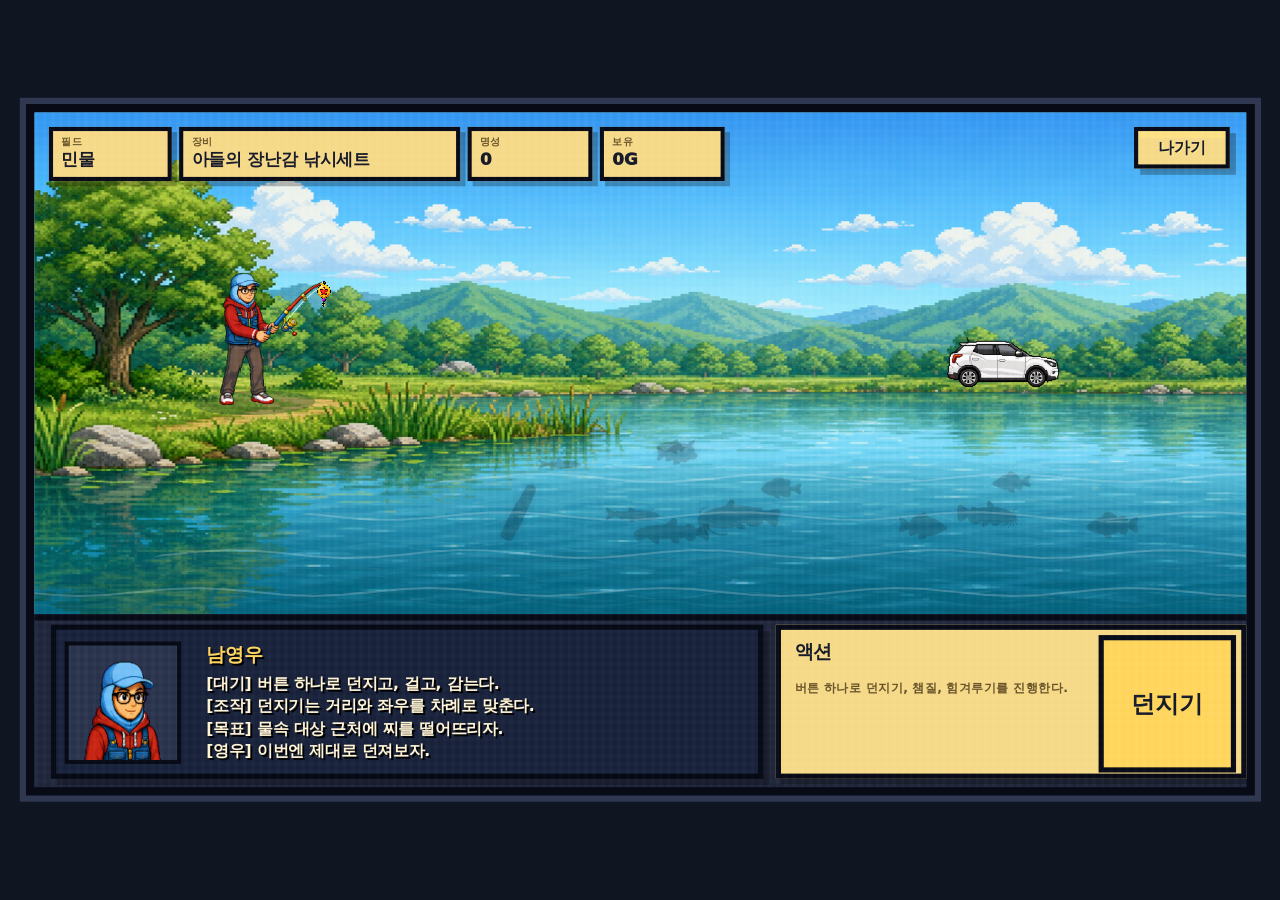
==== commit 6cc427c7: "Refine fishing action panel layout" ====
--- a/fishing_screen.html
+++ b/fishing_screen.html
@@ -637,6 +637,27 @@
       column-gap: 14px !important;
       justify-self: start !important;
       align-self: start !important;
+    }
+
+    .bottom .action-panel .action-title,
+    html.phone-rotate .bottom .action-panel .action-title,
+    html.phone-landscape .bottom .action-panel .action-title,
+    .bottom .action-panel.mobile-action-layout .action-title {
+      padding: 7px 8px 0 !important;
+      border: 0 !important;
+      background: transparent !important;
+      box-shadow: none !important;
+    }
+
+    .bottom .action-panel .help,
+    html.phone-rotate .bottom .action-panel .help,
+    html.phone-landscape .bottom .action-panel .help,
+    .bottom .action-panel.mobile-action-layout .help {
+      margin-top: 0 !important;
+      padding: 2px 8px 8px !important;
+      border: 0 !important;
+      background: transparent !important;
+      box-shadow: none !important;
     }
 
     .home-button {
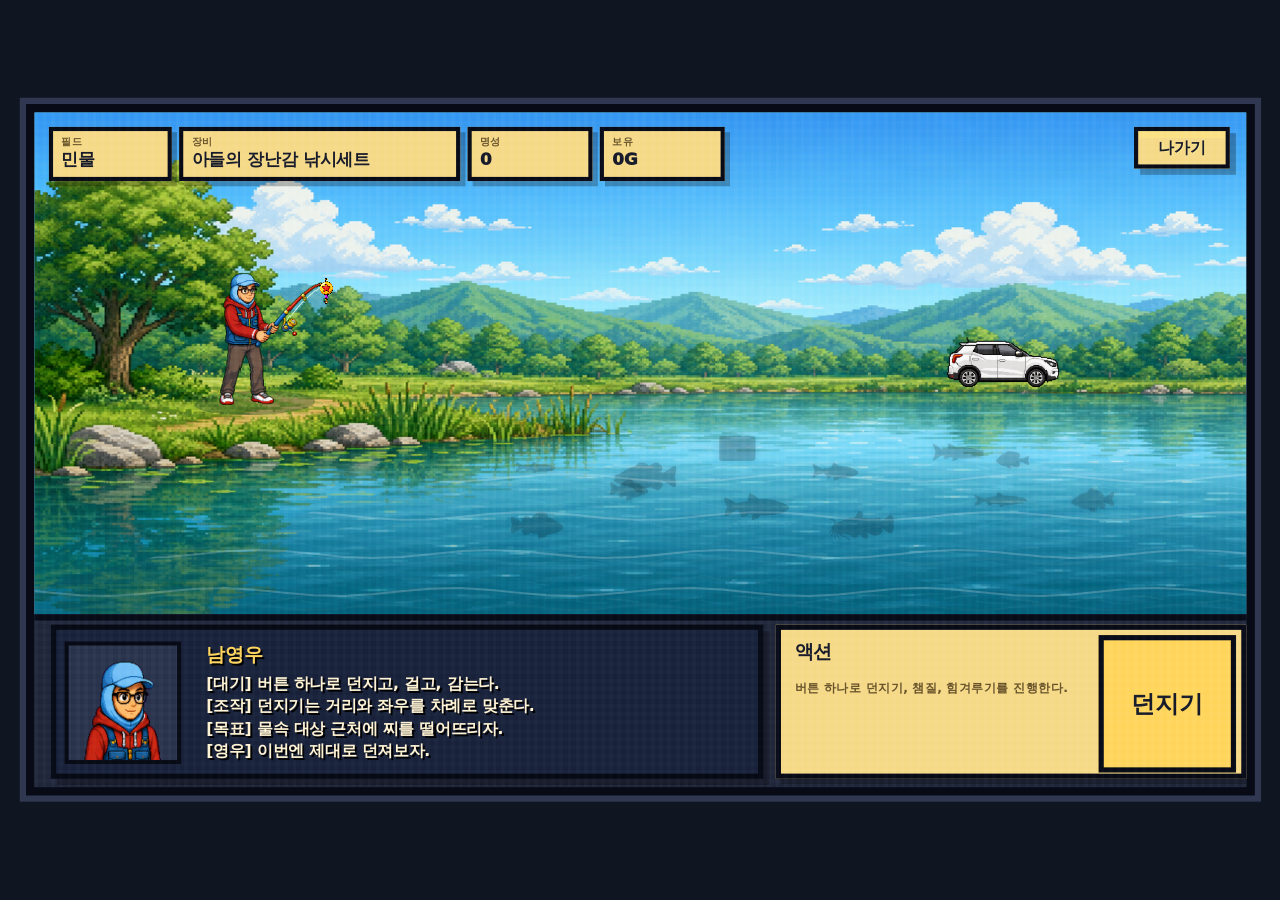
==== commit 600e4746: "Add files via upload" ====
--- a/fishing_screen.html
+++ b/fishing_screen.html
@@ -1,307 +1,307 @@
-﻿<!doctype html>
-<html lang="ko">
-<head>
-  <meta charset="utf-8">
-  <meta name="viewport" content="width=device-width, initial-scale=1">
-  <title>낚시왕 남영우 - 낚시</title>
-  <style>
-    :root {
-      --line: #080b16;
-      --ink: #161927;
-      --gold: #ffd45a;
-      --panel: #f5d987;
-      --deep: #182139;
-      --game-scale: 1;
-    }
-
-    * { box-sizing: border-box; }
-
-    body {
-      margin: 0;
-      min-height: 100vh;
-      display: grid;
-      place-items: center;
-      overflow: hidden;
-      background: #101522;
-      color: var(--ink);
-      font-family: "Malgun Gothic", "Apple SD Gothic Neo", system-ui, sans-serif;
-      image-rendering: pixelated;
-      user-select: none;
-      touch-action: none;
-    }
-
-    .game-frame {
-      position: relative;
-      width: calc(1180px * var(--game-scale));
-      height: calc(664px * var(--game-scale));
-    }
-
-    .screen {
-      position: relative;
-      width: 1180px;
-      height: 664px;
-      border: 8px solid var(--line);
-      box-shadow: 0 0 0 6px #2f3751;
-      overflow: hidden;
-      background: #22304a;
-      transform: scale(var(--game-scale));
-      transform-origin: top left;
-    }
-
-    .screen::after {
-      content: "";
-      position: absolute;
-      inset: 0;
-      background:
-        linear-gradient(90deg, rgba(255,255,255,.08) 50%, transparent 50%) 0 0 / 8px 8px,
-        linear-gradient(rgba(255,255,255,.05) 50%, transparent 50%) 0 0 / 8px 8px;
-      pointer-events: none;
-      mix-blend-mode: soft-light;
-      z-index: 50;
-    }
-
-    .hud {
-      position: absolute;
-      left: 14px;
-      top: 14px;
-      width: 710px;
-      display: grid;
-      grid-template-columns: 118px 270px 120px 120px;
-      gap: 7px;
-      z-index: 10;
-    }
-
-    .card,
-    .dialogue,
-    .action-panel {
-      border: 4px solid var(--line);
-      background: var(--panel);
-      box-shadow: 5px 5px 0 rgba(0,0,0,.26);
-    }
-
-    .card {
-      min-height: 40px;
-      padding: 5px 8px;
-    }
-
-    .label {
-      display: block;
-      color: #665128;
-      font-size: 10px;
-      font-weight: 900;
-      line-height: 1;
-    }
-
-    .value {
-      display: block;
-      margin-top: 3px;
-      font-size: 16px;
-      font-weight: 1000;
-      white-space: nowrap;
-    }
-
-    .field-wrap {
-      position: absolute;
-      left: 0;
-      top: 0;
-      right: 0;
-      bottom: 166px;
-      overflow: hidden;
-      background: #5dbbd0;
-    }
-
-
-    .aim-reticle::before {
-      width: 62px;
-      height: 4px;
-    }
-
-    .aim-reticle::after {
-      width: 4px;
-      height: 62px;
-    }
-
-    .aim-ring {
-      position: absolute;
-      inset: 9px;
-      border: 4px solid #ffd45a;
-      border-radius: 50%;
-      box-shadow: 2px 2px 0 rgba(0,0,0,.34);
-    }
-
-    canvas {
-      width: 100%;
-      height: 100%;
-      display: block;
-      image-rendering: pixelated;
-    }
-
-    .bottom {
-      position: absolute;
-      left: 0;
-      right: 0;
-      bottom: 0;
-      height: 166px;
-      display: grid;
-      grid-template-columns: 684px 1fr;
-      gap: 12px;
-      padding: 9px 16px;
-      border-top: 6px solid var(--line);
-      background: #20263a;
-      z-index: 12;
-    }
-
-    .dialogue {
-      position: relative;
-      top: -5px;
-      display: grid;
-      grid-template-columns: 120px 1fr;
-      gap: 12px;
-      padding: 0;
-      height: 148px;
-      border: 5px solid var(--line);
-      border-color: #070a14;
-      background: var(--deep);
-      box-shadow: 6px 6px 0 rgba(0,0,0,.28);
-      overflow: visible;
-      min-height: 0;
-    }
-
-    .dialogue.event-mode {
-      background:
-        linear-gradient(180deg, rgba(255, 212, 90, .22), rgba(255, 212, 90, 0)),
-        #402348;
-      border-color: var(--gold);
-      box-shadow:
-        0 0 0 5px #7c2d12,
-        0 0 0 10px rgba(255, 212, 90, .34),
-        5px 5px 0 rgba(98, 43, 141, .44);
-      animation: eventPulse 1.1s steps(2, end) infinite;
-    }
-
-    .dialogue.event-mode::before {
-      content: "EVENT";
-      position: absolute;
-      left: 21px;
-      top: -18px;
-      width: 86px;
-      box-sizing: border-box;
-      z-index: 2;
-      padding: 3px 12px 4px;
-      border: 4px solid var(--line);
-      background: #ff3d3d;
-      color: #fff7d8;
-      text-align: center;
-      font-size: 15px;
-      font-weight: 1000;
-      letter-spacing: 0;
-      text-shadow: 2px 2px 0 #000;
-      box-shadow: 4px 4px 0 rgba(0,0,0,.32);
-    }
-
-    .dialogue.event-mode .portrait {
-      background: #402b51;
-      border-color: #ffd45a;
-    }
-
-    .dialogue.event-mode .copy {
-      color: #fff4bf;
-    }
-
-    .dialogue.event-mode .speaker {
-      color: #ffef85;
-    }
-
-    @keyframes eventPulse {
-      0%, 100% { filter: brightness(1); }
-      50% { filter: brightness(1.16); }
-    }
-
-    .portrait {
-      position: relative;
-      box-sizing: border-box;
-      width: 112px;
-      height: 118px;
-      align-self: center;
-      margin-left: 8px;
-      border: 4px solid var(--line);
-      border-color: #070a14;
-      background: #28324a;
-      overflow: hidden;
-    }
-
-    .portrait canvas {
-      display: block;
-      width: 104px;
-      height: 110px;
-      image-rendering: auto;
-    }
-
-    .portrait img.portrait-single {
-      position: absolute;
-      inset: 0;
-      width: 104px;
-      height: 110px;
-      image-rendering: auto;
-    }
-
-    .portrait img[hidden],
-    .portrait canvas[hidden] {
-      display: none;
-    }
-
-
-    .copy {
-      position: relative;
-      min-width: 0;
-      padding: 12px 132px 12px 12px;
-      color: #fff3d3;
-      font-weight: 900;
-      text-shadow: 2px 2px 0 #000;
-    }
-
-    .speaker {
-      display: block;
-      margin-bottom: 6px;
-      color: var(--gold);
-      font-size: 18px;
-    }
-
-    .log-line {
-      display: block;
-      font-size: 15px;
-      line-height: 1.42;
-      white-space: nowrap;
-    }
-
-    .event-progress-button {
-      position: absolute;
-      right: 14px;
-      top: 50%;
-      width: 118px;
-      height: 118px;
-      transform: translateY(-50%);
-      border: 4px solid var(--line);
-      background: #ff3d3d;
-      color: #fff7d8;
-      font: inherit;
-      font-size: 18px;
-      font-weight: 1000;
-      border-color: #fff7d8;
-      text-shadow: 2px 2px 0 #000;
-      box-shadow: 5px 5px 0 rgba(0,0,0,.42);
-      cursor: pointer;
-    }
-
-    .event-progress-button:active {
-      transform: translate(2px, calc(-50% + 2px));
-      box-shadow: 1px 1px 0 rgba(0,0,0,.32);
-    }
-
-    .event-progress-button[hidden] {
-      display: none;
-    }
-
+﻿<!doctype html>
+<html lang="ko">
+<head>
+  <meta charset="utf-8">
+  <meta name="viewport" content="width=device-width, initial-scale=1">
+  <title>낚시왕 남영우 - 낚시</title>
+  <style>
+    :root {
+      --line: #080b16;
+      --ink: #161927;
+      --gold: #ffd45a;
+      --panel: #f5d987;
+      --deep: #182139;
+      --game-scale: 1;
+    }
+
+    * { box-sizing: border-box; }
+
+    body {
+      margin: 0;
+      min-height: 100vh;
+      display: grid;
+      place-items: center;
+      overflow: hidden;
+      background: #101522;
+      color: var(--ink);
+      font-family: "Malgun Gothic", "Apple SD Gothic Neo", system-ui, sans-serif;
+      image-rendering: pixelated;
+      user-select: none;
+      touch-action: none;
+    }
+
+    .game-frame {
+      position: relative;
+      width: calc(1180px * var(--game-scale));
+      height: calc(664px * var(--game-scale));
+    }
+
+    .screen {
+      position: relative;
+      width: 1180px;
+      height: 664px;
+      border: 8px solid var(--line);
+      box-shadow: 0 0 0 6px #2f3751;
+      overflow: hidden;
+      background: #22304a;
+      transform: scale(var(--game-scale));
+      transform-origin: top left;
+    }
+
+    .screen::after {
+      content: "";
+      position: absolute;
+      inset: 0;
+      background:
+        linear-gradient(90deg, rgba(255,255,255,.08) 50%, transparent 50%) 0 0 / 8px 8px,
+        linear-gradient(rgba(255,255,255,.05) 50%, transparent 50%) 0 0 / 8px 8px;
+      pointer-events: none;
+      mix-blend-mode: soft-light;
+      z-index: 50;
+    }
+
+    .hud {
+      position: absolute;
+      left: 14px;
+      top: 14px;
+      width: 710px;
+      display: grid;
+      grid-template-columns: 118px 270px 120px 120px;
+      gap: 7px;
+      z-index: 10;
+    }
+
+    .card,
+    .dialogue,
+    .action-panel {
+      border: 4px solid var(--line);
+      background: var(--panel);
+      box-shadow: 5px 5px 0 rgba(0,0,0,.26);
+    }
+
+    .card {
+      min-height: 40px;
+      padding: 5px 8px;
+    }
+
+    .label {
+      display: block;
+      color: #665128;
+      font-size: 10px;
+      font-weight: 900;
+      line-height: 1;
+    }
+
+    .value {
+      display: block;
+      margin-top: 3px;
+      font-size: 16px;
+      font-weight: 1000;
+      white-space: nowrap;
+    }
+
+    .field-wrap {
+      position: absolute;
+      left: 0;
+      top: 0;
+      right: 0;
+      bottom: 166px;
+      overflow: hidden;
+      background: #5dbbd0;
+    }
+
+
+    .aim-reticle::before {
+      width: 62px;
+      height: 4px;
+    }
+
+    .aim-reticle::after {
+      width: 4px;
+      height: 62px;
+    }
+
+    .aim-ring {
+      position: absolute;
+      inset: 9px;
+      border: 4px solid #ffd45a;
+      border-radius: 50%;
+      box-shadow: 2px 2px 0 rgba(0,0,0,.34);
+    }
+
+    canvas {
+      width: 100%;
+      height: 100%;
+      display: block;
+      image-rendering: pixelated;
+    }
+
+    .bottom {
+      position: absolute;
+      left: 0;
+      right: 0;
+      bottom: 0;
+      height: 166px;
+      display: grid;
+      grid-template-columns: 684px 1fr;
+      gap: 12px;
+      padding: 9px 16px;
+      border-top: 6px solid var(--line);
+      background: #20263a;
+      z-index: 12;
+    }
+
+    .dialogue {
+      position: relative;
+      top: -5px;
+      display: grid;
+      grid-template-columns: 120px 1fr;
+      gap: 12px;
+      padding: 0;
+      height: 148px;
+      border: 5px solid var(--line);
+      border-color: #070a14;
+      background: var(--deep);
+      box-shadow: 6px 6px 0 rgba(0,0,0,.28);
+      overflow: visible;
+      min-height: 0;
+    }
+
+    .dialogue.event-mode {
+      background:
+        linear-gradient(180deg, rgba(255, 212, 90, .22), rgba(255, 212, 90, 0)),
+        #402348;
+      border-color: var(--gold);
+      box-shadow:
+        0 0 0 5px #7c2d12,
+        0 0 0 10px rgba(255, 212, 90, .34),
+        5px 5px 0 rgba(98, 43, 141, .44);
+      animation: eventPulse 1.1s steps(2, end) infinite;
+    }
+
+    .dialogue.event-mode::before {
+      content: "EVENT";
+      position: absolute;
+      left: 21px;
+      top: -18px;
+      width: 86px;
+      box-sizing: border-box;
+      z-index: 2;
+      padding: 3px 12px 4px;
+      border: 4px solid var(--line);
+      background: #ff3d3d;
+      color: #fff7d8;
+      text-align: center;
+      font-size: 15px;
+      font-weight: 1000;
+      letter-spacing: 0;
+      text-shadow: 2px 2px 0 #000;
+      box-shadow: 4px 4px 0 rgba(0,0,0,.32);
+    }
+
+    .dialogue.event-mode .portrait {
+      background: #402b51;
+      border-color: #ffd45a;
+    }
+
+    .dialogue.event-mode .copy {
+      color: #fff4bf;
+    }
+
+    .dialogue.event-mode .speaker {
+      color: #ffef85;
+    }
+
+    @keyframes eventPulse {
+      0%, 100% { filter: brightness(1); }
+      50% { filter: brightness(1.16); }
+    }
+
+    .portrait {
+      position: relative;
+      box-sizing: border-box;
+      width: 112px;
+      height: 118px;
+      align-self: center;
+      margin-left: 8px;
+      border: 4px solid var(--line);
+      border-color: #070a14;
+      background: #28324a;
+      overflow: hidden;
+    }
+
+    .portrait canvas {
+      display: block;
+      width: 104px;
+      height: 110px;
+      image-rendering: auto;
+    }
+
+    .portrait img.portrait-single {
+      position: absolute;
+      inset: 0;
+      width: 104px;
+      height: 110px;
+      image-rendering: auto;
+    }
+
+    .portrait img[hidden],
+    .portrait canvas[hidden] {
+      display: none;
+    }
+
+
+    .copy {
+      position: relative;
+      min-width: 0;
+      padding: 12px 132px 12px 12px;
+      color: #fff3d3;
+      font-weight: 900;
+      text-shadow: 2px 2px 0 #000;
+    }
+
+    .speaker {
+      display: block;
+      margin-bottom: 6px;
+      color: var(--gold);
+      font-size: 18px;
+    }
+
+    .log-line {
+      display: block;
+      font-size: 15px;
+      line-height: 1.42;
+      white-space: nowrap;
+    }
+
+    .event-progress-button {
+      position: absolute;
+      right: 14px;
+      top: 50%;
+      width: 118px;
+      height: 118px;
+      transform: translateY(-50%);
+      border: 4px solid var(--line);
+      background: #ff3d3d;
+      color: #fff7d8;
+      font: inherit;
+      font-size: 18px;
+      font-weight: 1000;
+      border-color: #fff7d8;
+      text-shadow: 2px 2px 0 #000;
+      box-shadow: 5px 5px 0 rgba(0,0,0,.42);
+      cursor: pointer;
+    }
+
+    .event-progress-button:active {
+      transform: translate(2px, calc(-50% + 2px));
+      box-shadow: 1px 1px 0 rgba(0,0,0,.32);
+    }
+
+    .event-progress-button[hidden] {
+      display: none;
+    }
+
     .action-panel {
       position: fixed;
       right: 20px;
@@ -323,13 +323,13 @@
       overflow: visible;
       min-height: 0;
     }
-
-    .action-panel.event-mode {
-      background: var(--panel);
-      border-color: var(--line);
-      box-shadow: 5px 5px 0 rgba(0,0,0,.26);
-    }
-
+
+    .action-panel.event-mode {
+      background: var(--panel);
+      border-color: var(--line);
+      box-shadow: 5px 5px 0 rgba(0,0,0,.26);
+    }
+
     .action-title {
       grid-column: 1;
       grid-row: 1;
@@ -386,7 +386,7 @@
       box-shadow: none;
       background: #ffbf3d;
     }
-
+
     .action-button:disabled {
       opacity: .62;
       cursor: default;
@@ -661,310 +661,310 @@
     }
 
     .home-button {
-      position: absolute;
-      right: 16px;
-      top: 14px;
-      z-index: 11;
-      min-width: 92px;
-      height: 40px;
-      border: 4px solid var(--line);
-      background:
-        linear-gradient(180deg, rgba(255, 230, 129, .62) 0 7px, transparent 7px),
-        var(--panel);
-      color: var(--ink);
-      font: inherit;
-      font-size: 15px;
-      font-weight: 1000;
-      box-shadow: 6px 6px 0 rgba(0,0,0,.28);
-      text-shadow: 1px 1px 0 rgba(255,235,148,.62);
-      cursor: pointer;
-    }
-
-    .home-button:hover,
-    .home-button:focus-visible {
-      background:
-        linear-gradient(180deg, rgba(255, 235, 144, .78) 0 7px, transparent 7px),
-        var(--gold);
-      outline: none;
-    }
-
-    .result-popup {
-      position: absolute;
-      left: 50%;
-      top: 44%;
-      margin-left: -190px;
-      margin-top: -118px;
-      z-index: 14;
-      width: 380px;
-      border: 5px solid var(--line);
-      background: #fff0ad;
-      box-shadow: 7px 7px 0 rgba(0,0,0,.28);
-      padding: 12px;
-    }
-
-    .result-popup[hidden] { display: none; }
-
-    .result-popup h2 {
-      margin: 0 0 7px;
-      font-size: 24px;
-      line-height: 1.05;
-    }
-
-    .result-visual {
-      height: 112px;
-      margin: 0 0 8px;
-      border: 3px solid var(--line);
-      background:
-        linear-gradient(180deg, rgba(255,255,255,.32), rgba(255,255,255,0)),
-        #dceef3;
-      display: grid;
-      place-items: center;
-      overflow: hidden;
-    }
-
-    .result-visual img {
-      max-width: 158px;
-      max-height: 98px;
-      object-fit: contain;
-      image-rendering: pixelated;
-      filter: drop-shadow(4px 5px 0 rgba(0,0,0,.24));
-    }
-
-    .result-meta {
-      display: grid;
-      gap: 6px;
-      margin-bottom: 8px;
-      font-size: 14px;
-      font-weight: 1000;
-    }
-
-    .result-meta-row,
-    .result-desc {
-      border: 3px solid var(--line);
-      background: #fff7d8;
-      padding: 5px 7px;
-    }
-
-    .result-meta-row {
-      display: grid;
-      grid-template-columns: 1fr auto;
-      align-items: center;
-      min-height: 30px;
-      font-size: 16px;
-    }
-
-    .result-meta-label {
-      color: var(--ink);
-    }
-
-    .result-meta-value {
-      color: var(--ink);
-      text-align: right;
-    }
-
-    .result-desc {
-      min-height: 54px;
-      font-size: 14px;
-      font-weight: 900;
-      line-height: 1.35;
-    }
-
-    .result-close {
-      width: 100%;
-      height: 38px;
-      margin-top: 10px;
-      border: 4px solid var(--line);
-      background: var(--gold);
-      font: inherit;
-      font-size: 15px;
-      font-weight: 1000;
-      cursor: pointer;
-    }
-  </style>
-  <script src="./mobile_orientation_boot.js"></script>
-</head>
-<body>
-  <div class="game-frame">
-  <main class="screen">
-    <section class="hud">
-      <div class="card"><span class="label">&#54596;&#46300;</span><span class="value" id="fieldHud">&#48124;&#47932;</span></div>
-      <div class="card"><span class="label">&#51109;&#48708;</span><span class="value" id="gearHud">&#51109;&#45212;&#44048; &#45210;&#49884;&#49464;&#53944;</span></div>
-      <div class="card"><span class="label">&#47749;&#49457;</span><span class="value" id="fameHud">0</span></div>
-      <div class="card"><span class="label">&#48372;&#50976;</span><span class="value" id="goldHud">0G</span></div>
-    </section>
-
-    <button class="home-button" id="homeButton" type="button">&#45208;&#44032;&#44592;</button>
-
-    <section class="field-wrap">
-      <canvas id="gameCanvas" width="1164" height="502" aria-label="&#45210;&#49884; &#54596;&#46300;"></canvas>
-    </section>
-
-    <aside class="result-popup" id="resultPopup" hidden aria-live="polite">
-      <h2 id="resultName">&#54588;&#46972;&#48120;</h2>
-      <div class="result-visual"><img id="resultImage" src="" alt=""></div>
-      <div class="result-meta">
-        <div class="result-meta-row">
-          <span class="result-meta-label" id="resultPrimaryLabel">등급</span>
-          <span class="result-meta-value" id="resultLevel">Lv.1</span>
-        </div>
-        <div class="result-meta-row">
-          <span class="result-meta-label">보상</span>
-          <span class="result-meta-value" id="resultGold">100G</span>
-        </div>
-      </div>
-      <div class="result-desc" id="resultDesc">&#54925;&#46301; &#51221;&#48372;</div>
-      <button class="result-close" id="resultClose" type="button">&#54869;&#51064;</button>
-    </aside>
-
-    <section class="bottom">
-      <aside class="dialogue">
-        <div class="portrait">
-          <img id="portraitImage" class="portrait-single" alt="영우 얼굴" hidden>
-          <canvas id="portraitCanvas" width="104" height="110" aria-label="&#50689;&#50864; &#50620;&#44404;"></canvas>
-        </div>
-        <div class="copy">
-          <strong class="speaker" id="dialogueSpeaker">&#45210;&#49884;&#50773; &#45224;&#50689;&#50864;</strong>
-          <span class="log-line" id="log1">[&#45824;&#44592;] &#48260;&#53948; &#54616;&#45208;&#47196; &#45912;&#51648;&#44256;, &#44152;&#44256;, &#44048;&#45716;&#45796;.</span>
-          <span class="log-line" id="log2">[&#51312;&#51089;] &#45912;&#51648;&#44592;&#45716; &#44144;&#47532;&#50752; &#51340;&#50864;&#47484; &#52264;&#47168;&#47196; &#47582;&#52632;&#45796;.</span>
-          <span class="log-line" id="log3">[&#47785;&#54364;] &#47932;&#49549; &#45824;&#49345; &#44540;&#52376;&#50640; &#52236;&#47484; &#46504;&#50612;&#46888;&#47532;&#51088;.</span>
-          <span class="log-line" id="log4">[&#50689;&#50864;] &#51060;&#48264;&#50644; &#51228;&#45824;&#47196; &#45912;&#51256;&#48372;&#51088;.</span>
-          <button class="event-progress-button" id="eventProgressButton" type="button" hidden>&#54869;&#51064;</button>
-        </div>
-      </aside>
-
-      <aside class="action-panel">
-        <div class="action-title"><span id="actionTitle">&#50529;&#49496;</span></div>
-        <span class="help" id="actionHelp">상황에 맞춰 버튼 하나로 진행한다.</span>
-        <button class="action-button" id="actionButton" type="button">&#45912;&#51648;&#44592;</button>
-      </aside>
-    </section>
-  </main>
-  </div>
-
-  <script src="./game_state.js?v=spoiler-cleanup-20260601b"></script>
-  <script src="./audio_manager.js?v=audio-foundation-20260604"></script>
-  <script src="./fish_sprite_manifest.js?v=quality-silhouette-live-20260604"></script>
-  <script src="./junk_sprite_manifest.js?v=junk-silhouette-20260604"></script>
-  <script src="./youngwoo_sprite_manifest.js?v=reel-tip-20260530"></script>
-  <script>
-const canvas = document.getElementById("gameCanvas");
-    const ctx = canvas.getContext("2d");
-    const W = canvas.width;
-    const H = canvas.height;
-    const waterLine = 206;
-
-    const playerImage = new Image();
-    playerImage.src = "./assets/youngwoo_sprites/level_matched_alpha/youngwoo_beginner_toy_rod_idle.png";
-    const portraitEmotionSheets = {
-      beginnerOutfit: new Image(),
-      midOutfit: new Image(),
-      premiumOutfit: new Image()
-    };
-    portraitEmotionSheets.beginnerOutfit.src = "./assets/youngwoo_sprites/emotion_sheets/youngwoo_beginner_sprite_face_hd_sheet_alpha.png?v=sprite-face-outfit-match-20260603";
-    portraitEmotionSheets.midOutfit.src = "./assets/youngwoo_sprites/emotion_sheets/youngwoo_mid_sprite_face_hd_sheet_alpha.png?v=sprite-face-no-first-20260603";
-    portraitEmotionSheets.premiumOutfit.src = "./assets/youngwoo_sprites/emotion_sheets/youngwoo_premium_sprite_face_hd_sheet_alpha.png?v=sprite-face-no-first-20260603";
-    const portraitEmotionColumns = 6;
-    const portraitEmotionRows = 4;
-    const youngwooSpriteBase = "./assets/youngwoo_sprites/level_matched_alpha/";
-    const youngwooSpriteCache = new Map();
-    const youngwooOutfitIds = {
-      beginnerOutfit: "beginner",
-      midOutfit: "mid",
-      premiumOutfit: "premium"
-    };
-    const youngwooRodIds = {
-      toyRod: "toy",
-      aliRod: "ali",
-      japanRod: "japan",
-      firstLeisure: "first_leisure",
-      temuRod: "temu",
-      legendRod: "legend"
-    };
-    const youngwooSpriteAssetVersion = "broken-sprite-preload-20260604";
-    const firstLeisureBrokenSprite = new Image();
-    firstLeisureBrokenSprite.src = "./assets/youngwoo_sprites/level_matched_alpha/youngwoo_beginner_first_leisure_broken.png?v=broken-sprite-preload-20260604";
-    youngwooSpriteCache.set("beginner_first_leisure_broken", firstLeisureBrokenSprite);
-    const youngwooCanonicalSourceHeight = 375;
-    const castingReadyRodTips = {
-      toyRod: { x: 14, y: 9 },
-      aliRod: { x: 14, y: 8 },
-      japanRod: { x: 15, y: 8 },
-      firstLeisure: { x: 14, y: 8 },
-      temuRod: { x: 16, y: 8 },
-      legendRod: { x: 15, y: 8 }
-    };
-    const tackleStyles = {
-      toyRod: { type: "ball", line: "#4f46e5", main: "#f6c21a", accent: "#ef4444", shadow: "#9a5b0a" },
-      aliRod: { type: "squid", line: "#f0b38f", main: "#67d141", accent: "#2563eb", shadow: "#14532d" },
-      japanRod: { type: "sinker", line: "#ffd7f0", main: "#2670d8", accent: "#f8fafc", shadow: "#164c8f" },
-      firstLeisure: { type: "drop", line: "#ffd7f0", main: "#e23a3a", accent: "#f8fafc", shadow: "#7f1d1d" },
-      temuRod: { type: "cube", line: "#eab308", main: "#8b38d6", accent: "#b7f331", shadow: "#4c1d95" },
-      legendRod: { type: "gem", line: "#f3b83a", main: "#f4b41b", accent: "#1fc7ff", shadow: "#9b5e0d" }
-    };
-    const assetSources = {
-      tivoli: "./assets/tivoli_right.png",
-      g70: "./assets/g70_right.png",
-      carnival: "./assets/carnival_right.png",
-      valleyBoat: "./assets/valley_boat_right.png?v=boat-quality-20260604",
-      seaBoat: "./assets/sea_boat_right_v2.png?v=boat-quality-20260604",
-      waterFreshBase: "./assets/water/water_fresh_base.png",
-      waterFreshOverlay: "./assets/water/water_fresh_overlay.png",
-      waterValleyBase: "./assets/water/water_valley_base.png",
-      waterValleyOverlay: "./assets/water/water_valley_overlay.png",
-      waterSeaBase: "./assets/water/water_sea_base.png",
-      waterSeaOverlay: "./assets/water/water_sea_overlay.png",
-      waterOceanBase: "./assets/water/water_ocean_base.png",
-      waterOceanOverlay: "./assets/water/water_ocean_overlay.png",
-      fieldFreshBg: "./assets/field_backgrounds/field_fresh_concept.png",
-      fieldValleyBg: "./assets/field_backgrounds/field_valley_concept.png",
-      fieldSeaBg: "./assets/field_backgrounds/field_sea_concept_v3_parking_pier.png",
-      fieldOceanBg: "./assets/field_backgrounds/field_ocean_concept.png",
-      junwooThief: "./assets/junwoo_sprites/junwoo_thief_sprite_sheet.png",
-      junwooEmojiLaugh: "./assets/junwoo_sprites/junwoo_emoji_laugh.png?v=junwoo-photo-redraw-20260604",
-      wifeConfiscate: "./assets/wife_confiscate.png?v=wife-quality-bottom-20260604",
-      jaemoStanding: "./assets/jaemo_sprites/jaemo_sprite_standing.png",
-      jaemoEmojiSmile: "./assets/jaemo_sprites/jaemo_emoji_kind_smile.png?v=jaemo-256-20260604",
-      jaemoFlipper: "./assets/junk_new/quality_256/junk_16_flipper.png?v=junk-quality-20260604",
-      tackle_toyRod: "./assets/tackle_toyRod_with_star.png?v=star-sinker-20260604",
-      tackle_aliRod: "./assets/tackle_aliRod.png?v=rod-quality-20260604",
-      tackle_japanRod: "./assets/tackle_japanRod.png?v=rod-quality-20260604",
-      tackle_firstLeisure: "./assets/tackle_firstLeisure.png?v=rod-quality-20260604",
-      tackle_temuRod: "./assets/tackle_temuRod.png?v=rod-quality-20260604",
-      tackle_legendRod: "./assets/tackle_legendRod.png?v=rod-quality-20260604"
-    };
-    const assetImages = Object.fromEntries(Object.entries(assetSources).map(([id, src]) => {
-      const image = new Image();
-      image.src = src;
-      return [id, image];
-    }));
-    const fishSpriteImages = new Map();
-
-    const fieldHud = document.getElementById("fieldHud");
-    const gearHud = document.getElementById("gearHud");
-    const fameHud = document.getElementById("fameHud");
-    const goldHud = document.getElementById("goldHud");
-    const dialoguePanel = document.querySelector(".dialogue");
-    const actionPanel = document.querySelector(".action-panel");
-    const logEls = ["log1", "log2", "log3", "log4"].map((id) => document.getElementById(id));
-    const dialogueSpeaker = document.getElementById("dialogueSpeaker");
-    const eventProgressButton = document.getElementById("eventProgressButton");
-    const actionButton = document.getElementById("actionButton");
+      position: absolute;
+      right: 16px;
+      top: 14px;
+      z-index: 11;
+      min-width: 92px;
+      height: 40px;
+      border: 4px solid var(--line);
+      background:
+        linear-gradient(180deg, rgba(255, 230, 129, .62) 0 7px, transparent 7px),
+        var(--panel);
+      color: var(--ink);
+      font: inherit;
+      font-size: 15px;
+      font-weight: 1000;
+      box-shadow: 6px 6px 0 rgba(0,0,0,.28);
+      text-shadow: 1px 1px 0 rgba(255,235,148,.62);
+      cursor: pointer;
+    }
+
+    .home-button:hover,
+    .home-button:focus-visible {
+      background:
+        linear-gradient(180deg, rgba(255, 235, 144, .78) 0 7px, transparent 7px),
+        var(--gold);
+      outline: none;
+    }
+
+    .result-popup {
+      position: absolute;
+      left: 50%;
+      top: 44%;
+      margin-left: -190px;
+      margin-top: -118px;
+      z-index: 14;
+      width: 380px;
+      border: 5px solid var(--line);
+      background: #fff0ad;
+      box-shadow: 7px 7px 0 rgba(0,0,0,.28);
+      padding: 12px;
+    }
+
+    .result-popup[hidden] { display: none; }
+
+    .result-popup h2 {
+      margin: 0 0 7px;
+      font-size: 24px;
+      line-height: 1.05;
+    }
+
+    .result-visual {
+      height: 112px;
+      margin: 0 0 8px;
+      border: 3px solid var(--line);
+      background:
+        linear-gradient(180deg, rgba(255,255,255,.32), rgba(255,255,255,0)),
+        #dceef3;
+      display: grid;
+      place-items: center;
+      overflow: hidden;
+    }
+
+    .result-visual img {
+      max-width: 158px;
+      max-height: 98px;
+      object-fit: contain;
+      image-rendering: pixelated;
+      filter: drop-shadow(4px 5px 0 rgba(0,0,0,.24));
+    }
+
+    .result-meta {
+      display: grid;
+      gap: 6px;
+      margin-bottom: 8px;
+      font-size: 14px;
+      font-weight: 1000;
+    }
+
+    .result-meta-row,
+    .result-desc {
+      border: 3px solid var(--line);
+      background: #fff7d8;
+      padding: 5px 7px;
+    }
+
+    .result-meta-row {
+      display: grid;
+      grid-template-columns: 1fr auto;
+      align-items: center;
+      min-height: 30px;
+      font-size: 16px;
+    }
+
+    .result-meta-label {
+      color: var(--ink);
+    }
+
+    .result-meta-value {
+      color: var(--ink);
+      text-align: right;
+    }
+
+    .result-desc {
+      min-height: 54px;
+      font-size: 14px;
+      font-weight: 900;
+      line-height: 1.35;
+    }
+
+    .result-close {
+      width: 100%;
+      height: 38px;
+      margin-top: 10px;
+      border: 4px solid var(--line);
+      background: var(--gold);
+      font: inherit;
+      font-size: 15px;
+      font-weight: 1000;
+      cursor: pointer;
+    }
+  </style>
+  <script src="./mobile_orientation_boot.js"></script>
+</head>
+<body>
+  <div class="game-frame">
+  <main class="screen">
+    <section class="hud">
+      <div class="card"><span class="label">&#54596;&#46300;</span><span class="value" id="fieldHud">&#48124;&#47932;</span></div>
+      <div class="card"><span class="label">&#51109;&#48708;</span><span class="value" id="gearHud">&#51109;&#45212;&#44048; &#45210;&#49884;&#49464;&#53944;</span></div>
+      <div class="card"><span class="label">&#47749;&#49457;</span><span class="value" id="fameHud">0</span></div>
+      <div class="card"><span class="label">&#48372;&#50976;</span><span class="value" id="goldHud">0G</span></div>
+    </section>
+
+    <button class="home-button" id="homeButton" type="button">&#45208;&#44032;&#44592;</button>
+
+    <section class="field-wrap">
+      <canvas id="gameCanvas" width="1164" height="502" aria-label="&#45210;&#49884; &#54596;&#46300;"></canvas>
+    </section>
+
+    <aside class="result-popup" id="resultPopup" hidden aria-live="polite">
+      <h2 id="resultName">&#54588;&#46972;&#48120;</h2>
+      <div class="result-visual"><img id="resultImage" src="" alt=""></div>
+      <div class="result-meta">
+        <div class="result-meta-row">
+          <span class="result-meta-label" id="resultPrimaryLabel">등급</span>
+          <span class="result-meta-value" id="resultLevel">Lv.1</span>
+        </div>
+        <div class="result-meta-row">
+          <span class="result-meta-label">보상</span>
+          <span class="result-meta-value" id="resultGold">100G</span>
+        </div>
+      </div>
+      <div class="result-desc" id="resultDesc">&#54925;&#46301; &#51221;&#48372;</div>
+      <button class="result-close" id="resultClose" type="button">&#54869;&#51064;</button>
+    </aside>
+
+    <section class="bottom">
+      <aside class="dialogue">
+        <div class="portrait">
+          <img id="portraitImage" class="portrait-single" alt="영우 얼굴" hidden>
+          <canvas id="portraitCanvas" width="104" height="110" aria-label="&#50689;&#50864; &#50620;&#44404;"></canvas>
+        </div>
+        <div class="copy">
+          <strong class="speaker" id="dialogueSpeaker">&#45210;&#49884;&#50773; &#45224;&#50689;&#50864;</strong>
+          <span class="log-line" id="log1">[&#45824;&#44592;] &#48260;&#53948; &#54616;&#45208;&#47196; &#45912;&#51648;&#44256;, &#44152;&#44256;, &#44048;&#45716;&#45796;.</span>
+          <span class="log-line" id="log2">[&#51312;&#51089;] &#45912;&#51648;&#44592;&#45716; &#44144;&#47532;&#50752; &#51340;&#50864;&#47484; &#52264;&#47168;&#47196; &#47582;&#52632;&#45796;.</span>
+          <span class="log-line" id="log3">[&#47785;&#54364;] &#47932;&#49549; &#45824;&#49345; &#44540;&#52376;&#50640; &#52236;&#47484; &#46504;&#50612;&#46888;&#47532;&#51088;.</span>
+          <span class="log-line" id="log4">[&#50689;&#50864;] &#51060;&#48264;&#50644; &#51228;&#45824;&#47196; &#45912;&#51256;&#48372;&#51088;.</span>
+          <button class="event-progress-button" id="eventProgressButton" type="button" hidden>&#54869;&#51064;</button>
+        </div>
+      </aside>
+
+      <aside class="action-panel">
+        <div class="action-title"><span id="actionTitle">&#50529;&#49496;</span></div>
+        <span class="help" id="actionHelp">상황에 맞춰 버튼 하나로 진행한다.</span>
+        <button class="action-button" id="actionButton" type="button">&#45912;&#51648;&#44592;</button>
+      </aside>
+    </section>
+  </main>
+  </div>
+
+  <script src="./game_state.js?v=spoiler-cleanup-20260601b"></script>
+  <script src="./audio_manager.js?v=audio-foundation-20260604"></script>
+  <script src="./fish_sprite_manifest.js?v=quality-silhouette-live-20260604"></script>
+  <script src="./junk_sprite_manifest.js?v=junk-silhouette-20260604"></script>
+  <script src="./youngwoo_sprite_manifest.js?v=reel-tip-20260530"></script>
+  <script>
+const canvas = document.getElementById("gameCanvas");
+    const ctx = canvas.getContext("2d");
+    const W = canvas.width;
+    const H = canvas.height;
+    const waterLine = 206;
+
+    const playerImage = new Image();
+    playerImage.src = "./assets/youngwoo_sprites/level_matched_alpha/youngwoo_beginner_toy_rod_idle.png";
+    const portraitEmotionSheets = {
+      beginnerOutfit: new Image(),
+      midOutfit: new Image(),
+      premiumOutfit: new Image()
+    };
+    portraitEmotionSheets.beginnerOutfit.src = "./assets/youngwoo_sprites/emotion_sheets/youngwoo_beginner_sprite_face_hd_sheet_alpha.png?v=sprite-face-outfit-match-20260603";
+    portraitEmotionSheets.midOutfit.src = "./assets/youngwoo_sprites/emotion_sheets/youngwoo_mid_sprite_face_hd_sheet_alpha.png?v=sprite-face-no-first-20260603";
+    portraitEmotionSheets.premiumOutfit.src = "./assets/youngwoo_sprites/emotion_sheets/youngwoo_premium_sprite_face_hd_sheet_alpha.png?v=sprite-face-no-first-20260603";
+    const portraitEmotionColumns = 6;
+    const portraitEmotionRows = 4;
+    const youngwooSpriteBase = "./assets/youngwoo_sprites/level_matched_alpha/";
+    const youngwooSpriteCache = new Map();
+    const youngwooOutfitIds = {
+      beginnerOutfit: "beginner",
+      midOutfit: "mid",
+      premiumOutfit: "premium"
+    };
+    const youngwooRodIds = {
+      toyRod: "toy",
+      aliRod: "ali",
+      japanRod: "japan",
+      firstLeisure: "first_leisure",
+      temuRod: "temu",
+      legendRod: "legend"
+    };
+    const youngwooSpriteAssetVersion = "broken-sprite-preload-20260604";
+    const firstLeisureBrokenSprite = new Image();
+    firstLeisureBrokenSprite.src = "./assets/youngwoo_sprites/level_matched_alpha/youngwoo_beginner_first_leisure_broken.png?v=broken-sprite-preload-20260604";
+    youngwooSpriteCache.set("beginner_first_leisure_broken", firstLeisureBrokenSprite);
+    const youngwooCanonicalSourceHeight = 375;
+    const castingReadyRodTips = {
+      toyRod: { x: 14, y: 9 },
+      aliRod: { x: 14, y: 8 },
+      japanRod: { x: 15, y: 8 },
+      firstLeisure: { x: 14, y: 8 },
+      temuRod: { x: 16, y: 8 },
+      legendRod: { x: 15, y: 8 }
+    };
+    const tackleStyles = {
+      toyRod: { type: "ball", line: "#4f46e5", main: "#f6c21a", accent: "#ef4444", shadow: "#9a5b0a" },
+      aliRod: { type: "squid", line: "#f0b38f", main: "#67d141", accent: "#2563eb", shadow: "#14532d" },
+      japanRod: { type: "sinker", line: "#ffd7f0", main: "#2670d8", accent: "#f8fafc", shadow: "#164c8f" },
+      firstLeisure: { type: "drop", line: "#ffd7f0", main: "#e23a3a", accent: "#f8fafc", shadow: "#7f1d1d" },
+      temuRod: { type: "cube", line: "#eab308", main: "#8b38d6", accent: "#b7f331", shadow: "#4c1d95" },
+      legendRod: { type: "gem", line: "#f3b83a", main: "#f4b41b", accent: "#1fc7ff", shadow: "#9b5e0d" }
+    };
+    const assetSources = {
+      tivoli: "./assets/tivoli_right.png",
+      g70: "./assets/g70_right.png",
+      carnival: "./assets/carnival_right.png",
+      valleyBoat: "./assets/valley_boat_right.png?v=boat-quality-20260604",
+      seaBoat: "./assets/sea_boat_right_v2.png?v=boat-quality-20260604",
+      waterFreshBase: "./assets/water/water_fresh_base.png",
+      waterFreshOverlay: "./assets/water/water_fresh_overlay.png",
+      waterValleyBase: "./assets/water/water_valley_base.png",
+      waterValleyOverlay: "./assets/water/water_valley_overlay.png",
+      waterSeaBase: "./assets/water/water_sea_base.png",
+      waterSeaOverlay: "./assets/water/water_sea_overlay.png",
+      waterOceanBase: "./assets/water/water_ocean_base.png",
+      waterOceanOverlay: "./assets/water/water_ocean_overlay.png",
+      fieldFreshBg: "./assets/field_backgrounds/field_fresh_concept.png",
+      fieldValleyBg: "./assets/field_backgrounds/field_valley_concept.png",
+      fieldSeaBg: "./assets/field_backgrounds/field_sea_concept_v3_parking_pier.png",
+      fieldOceanBg: "./assets/field_backgrounds/field_ocean_concept.png",
+      junwooThief: "./assets/junwoo_sprites/junwoo_thief_sprite_sheet.png",
+      junwooEmojiLaugh: "./assets/junwoo_sprites/junwoo_emoji_laugh.png?v=junwoo-photo-redraw-20260604",
+      wifeConfiscate: "./assets/wife_confiscate.png?v=wife-quality-bottom-20260604",
+      jaemoStanding: "./assets/jaemo_sprites/jaemo_sprite_standing.png",
+      jaemoEmojiSmile: "./assets/jaemo_sprites/jaemo_emoji_kind_smile.png?v=jaemo-256-20260604",
+      jaemoFlipper: "./assets/junk_new/quality_256/junk_16_flipper.png?v=junk-quality-20260604",
+      tackle_toyRod: "./assets/tackle_toyRod_with_star.png?v=star-sinker-20260604",
+      tackle_aliRod: "./assets/tackle_aliRod.png?v=rod-quality-20260604",
+      tackle_japanRod: "./assets/tackle_japanRod.png?v=rod-quality-20260604",
+      tackle_firstLeisure: "./assets/tackle_firstLeisure.png?v=rod-quality-20260604",
+      tackle_temuRod: "./assets/tackle_temuRod.png?v=rod-quality-20260604",
+      tackle_legendRod: "./assets/tackle_legendRod.png?v=rod-quality-20260604"
+    };
+    const assetImages = Object.fromEntries(Object.entries(assetSources).map(([id, src]) => {
+      const image = new Image();
+      image.src = src;
+      return [id, image];
+    }));
+    const fishSpriteImages = new Map();
+
+    const fieldHud = document.getElementById("fieldHud");
+    const gearHud = document.getElementById("gearHud");
+    const fameHud = document.getElementById("fameHud");
+    const goldHud = document.getElementById("goldHud");
+    const dialoguePanel = document.querySelector(".dialogue");
+    const actionPanel = document.querySelector(".action-panel");
+    const logEls = ["log1", "log2", "log3", "log4"].map((id) => document.getElementById(id));
+    const dialogueSpeaker = document.getElementById("dialogueSpeaker");
+    const eventProgressButton = document.getElementById("eventProgressButton");
+    const actionButton = document.getElementById("actionButton");
     const actionTitle = document.getElementById("actionTitle");
     const actionHelp = document.getElementById("actionHelp");
     const homeButton = document.getElementById("homeButton");
-    const resultPopup = document.getElementById("resultPopup");
-    const resultName = document.getElementById("resultName");
-    const resultImage = document.getElementById("resultImage");
-    const resultGold = document.getElementById("resultGold");
-    const resultLevel = document.getElementById("resultLevel");
-    const resultPrimaryLabel = document.getElementById("resultPrimaryLabel");
-    const resultDesc = document.getElementById("resultDesc");
-    const resultClose = document.getElementById("resultClose");
-    const portraitImage = document.getElementById("portraitImage");
-    const portraitCanvas = document.getElementById("portraitCanvas");
-    const portraitCtx = portraitCanvas.getContext("2d");
-    const portraitScratchCanvas = document.createElement("canvas");
-    const portraitScratchCtx = portraitScratchCanvas.getContext("2d", { willReadFrequently: true });
+    const resultPopup = document.getElementById("resultPopup");
+    const resultName = document.getElementById("resultName");
+    const resultImage = document.getElementById("resultImage");
+    const resultGold = document.getElementById("resultGold");
+    const resultLevel = document.getElementById("resultLevel");
+    const resultPrimaryLabel = document.getElementById("resultPrimaryLabel");
+    const resultDesc = document.getElementById("resultDesc");
+    const resultClose = document.getElementById("resultClose");
+    const portraitImage = document.getElementById("portraitImage");
+    const portraitCanvas = document.getElementById("portraitCanvas");
+    const portraitCtx = portraitCanvas.getContext("2d");
+    const portraitScratchCanvas = document.createElement("canvas");
+    const portraitScratchCtx = portraitScratchCanvas.getContext("2d", { willReadFrequently: true });
     const portraitCropCache = new WeakMap();
     const portraitEmotionCropCache = new Map();
 
@@ -985,2937 +985,2931 @@
 
     let g70TheftStage = "none";
     let g70TheftYoungwooLineShown = false;
-    let activeEventDialogue = null;
-    let state = window.GameState.load();
-      syncDialogueSpeaker();
-
-    function currentYoungwooTitle() {
-      return window.GameState.displayYoungwooName(state);
-    }
-
-    function syncDialogueSpeaker() {
-      dialogueSpeaker.textContent = activeEventDialogue?.speaker || (g70TheftStage === "appear" ? "준우" : currentYoungwooTitle());
-    }
-    let field = window.GameState.getActiveField(state);
-    let phase = "ready";
-    let castGauge = 0.16;
-    let castDir = 1;
-    let castDistance = 0.5;
-    let castSide = 0.5;
-    let hookProximity = 0;
-    let hookDisplayProximity = 0;
-    let hookTimer = 0;
-    let biteWait = 0;
-    let tension = 42;
-    let catchProgress = 0;
-    let reelHeld = false;
-    let fightElapsed = 0;
-    let lastTime = 0;
-    let target = null;
-    let fightStartDistance = 1;
-    let bobber = { x: 280, y: waterLine + 78, targetX: 280, targetY: waterLine + 78, t: 0 };
-    let swimmers = [];
-    let suppressReelClick = false;
-    let heldResult = null;
-    let castFlight = null;
-    let castSplashPlayed = false;
-    let reelPulseUntil = 0;
-    let pendingResultEvent = null;
-    let firstLeisureBrokenThisTrip = false;
-    let lastPortraitEmotion = "neutral";
-    let g70TheftExitReady = false;
-    let biteFlashUntil = 0;
-    let fightMessage = "";
-    let fightMessageUntil = 0;
-    let biteState = null;
-    let bitePulse = 0;
-    let fieldAlertMessage = "";
-    let fieldAlertUntil = 0;
-    let lastLevel10AlertAt = 0;
-    let nextFightSurgeAt = 0;
-    let fightSurgeUntil = 0;
-    let fightSurgeStrength = 0;
-    let weakGearNoticeShown = false;
-    let nextJunkDriftAt = 0;
-
-    const portraitEmotionIndexes = {
-      neutral: 0,
-      happy: 1,
-      laugh: 2,
-      nervousSmile: 3,
-      surprised: 4,
-      panic: 5,
-      angry: 6,
-      rage: 7,
-      sad: 8,
-      crying: 9,
-      proud: 10,
-      sparkle: 11,
-      worried: 12,
-      scared: 13,
-      confused: 14,
-      determined: 15,
-      serious: 16,
-      tired: 17,
-      exhausted: 18,
-      disappointed: 19,
-      blush: 20,
-      thinking: 21,
-      victory: 10,
-      talk: 23
-    };
-
-    function portraitEmotionFileName(emotion = "neutral") {
-      return { victory: "proud" }[emotion] || emotion;
-    }
-
-    function portraitOutfitFileName(outfit = state.loadout.outfit) {
-      if (outfit === "premiumOutfit") return "premium";
-      if (outfit === "midOutfit") return "mid";
-      return "beginner";
-    }
-
-    function portraitImageSrc(outfit = state.loadout.outfit, emotion = "neutral") {
-      return `./assets/youngwoo_sprites/portrait_emotions_2x/${portraitOutfitFileName(outfit)}_${portraitEmotionFileName(emotion)}.png?v=youngwoo-left-face-outfit-hats-20260604`;
-    }
-
-    function resizeGame() {
-      const baseW = 1180;
-      const baseH = 664;
-      const padding = 0.96;
-      const viewport = window.visualViewport;
-      const usableWidth = viewport?.width || window.innerWidth;
-      const usableHeight = viewport?.height || window.innerHeight;
-      const scale = Math.min(usableWidth / baseW, usableHeight / baseH) * padding;
-      const desktopLike = window.matchMedia("(pointer: fine) and (min-width: 900px)").matches;
-      const maxScale = desktopLike ? 1.25 : 1;
-      document.documentElement.style.setProperty("--game-scale", String(Math.min(scale, maxScale)));
-    }
-
-    function clamp(value, min, max) {
-      return Math.max(min, Math.min(max, value));
-    }
-
-    function rand(min, max) {
-      return Math.random() * (max - min) + min;
-    }
-
-    function setLogs(lines) {
-      syncDialogueSpeaker();
-      lines.forEach((line, index) => {
-        logEls[index].textContent = line || "";
-      });
-    }
-
-    function setEventDialogueMode(active) {
-      dialoguePanel.classList.toggle("event-mode", Boolean(active));
-      actionPanel.classList.toggle("event-mode", Boolean(active));
-      eventProgressButton.hidden = !active;
-      if (!active) homeButton.hidden = false;
-    }
-
-    function clearEventDialogue() {
-      activeEventDialogue = null;
-      setEventDialogueMode(false);
-      syncDialogueSpeaker();
-    }
-
-    function showEventDialogueStep(step, buttonText = "확인") {
-      const isYoungwooDialogue = step.portrait === "youngwoo" || step.speaker === "낚시왕 남영우";
-      activeEventDialogue = {
-        ...step,
-        speaker: isYoungwooDialogue ? currentYoungwooTitle() : step.speaker
-      };
-      setEventDialogueMode(!isYoungwooDialogue);
-      syncDialogueSpeaker();
-      eventProgressButton.textContent = buttonText;
-      eventProgressButton.hidden = isYoungwooDialogue;
-      homeButton.hidden = !isYoungwooDialogue;
-      setLogs(step.lines || []);
-    }
-
-    function advanceG70TheftDialogue() {
-      if (activeEventDialogue?.eventId === "jaemo_flipper_found") {
-        const event = window.GameState.eventDefinitions.jaemo_flipper_found;
-        clearEventDialogue();
+    let activeEventDialogue = null;
+    let state = window.GameState.load();
+      syncDialogueSpeaker();
+
+    function currentYoungwooTitle() {
+      return window.GameState.displayYoungwooName(state);
+    }
+
+    function syncDialogueSpeaker() {
+      dialogueSpeaker.textContent = activeEventDialogue?.speaker || (g70TheftStage === "appear" ? "준우" : currentYoungwooTitle());
+    }
+    let field = window.GameState.getActiveField(state);
+    let phase = "ready";
+    let castGauge = 0.16;
+    let castDir = 1;
+    let castDistance = 0.5;
+    let castSide = 0.5;
+    let hookProximity = 0;
+    let hookDisplayProximity = 0;
+    let hookTimer = 0;
+    let biteWait = 0;
+    let tension = 42;
+    let catchProgress = 0;
+    let reelHeld = false;
+    let fightElapsed = 0;
+    let lastTime = 0;
+    let target = null;
+    let fightStartDistance = 1;
+    let bobber = { x: 280, y: waterLine + 78, targetX: 280, targetY: waterLine + 78, t: 0 };
+    let swimmers = [];
+    let suppressReelClick = false;
+    let heldResult = null;
+    let castFlight = null;
+    let castSplashPlayed = false;
+    let reelPulseUntil = 0;
+    let pendingResultEvent = null;
+    let firstLeisureBrokenThisTrip = false;
+    let lastPortraitEmotion = "neutral";
+    let g70TheftExitReady = false;
+    let biteFlashUntil = 0;
+    let fightMessage = "";
+    let fightMessageUntil = 0;
+    let biteState = null;
+    let bitePulse = 0;
+    let fieldAlertMessage = "";
+    let fieldAlertUntil = 0;
+    let lastLevel10AlertAt = 0;
+    let nextFightSurgeAt = 0;
+    let fightSurgeUntil = 0;
+    let fightSurgeStrength = 0;
+    let weakGearNoticeShown = false;
+    let nextJunkDriftAt = 0;
+
+    const portraitEmotionIndexes = {
+      neutral: 0,
+      happy: 1,
+      laugh: 2,
+      nervousSmile: 3,
+      surprised: 4,
+      panic: 5,
+      angry: 6,
+      rage: 7,
+      sad: 8,
+      crying: 9,
+      proud: 10,
+      sparkle: 11,
+      worried: 12,
+      scared: 13,
+      confused: 14,
+      determined: 15,
+      serious: 16,
+      tired: 17,
+      exhausted: 18,
+      disappointed: 19,
+      blush: 20,
+      thinking: 21,
+      victory: 10,
+      talk: 23
+    };
+
+    function portraitEmotionFileName(emotion = "neutral") {
+      return { victory: "proud" }[emotion] || emotion;
+    }
+
+    function portraitOutfitFileName(outfit = state.loadout.outfit) {
+      if (outfit === "premiumOutfit") return "premium";
+      if (outfit === "midOutfit") return "mid";
+      return "beginner";
+    }
+
+    function portraitImageSrc(outfit = state.loadout.outfit, emotion = "neutral") {
+      return `./assets/youngwoo_sprites/portrait_emotions_2x/${portraitOutfitFileName(outfit)}_${portraitEmotionFileName(emotion)}.png?v=youngwoo-left-face-outfit-hats-20260604`;
+    }
+
+    function resizeGame() {
+      const baseW = 1180;
+      const baseH = 664;
+      const padding = 0.96;
+      const viewport = window.visualViewport;
+      const usableWidth = viewport?.width || window.innerWidth;
+      const usableHeight = viewport?.height || window.innerHeight;
+      const scale = Math.min(usableWidth / baseW, usableHeight / baseH) * padding;
+      const desktopLike = window.matchMedia("(pointer: fine) and (min-width: 900px)").matches;
+      const maxScale = desktopLike ? 1.25 : 1;
+      document.documentElement.style.setProperty("--game-scale", String(Math.min(scale, maxScale)));
+    }
+
+    function clamp(value, min, max) {
+      return Math.max(min, Math.min(max, value));
+    }
+
+    function rand(min, max) {
+      return Math.random() * (max - min) + min;
+    }
+
+    function setLogs(lines) {
+      syncDialogueSpeaker();
+      lines.forEach((line, index) => {
+        logEls[index].textContent = line || "";
+      });
+    }
+
+    function setEventDialogueMode(active) {
+      dialoguePanel.classList.toggle("event-mode", Boolean(active));
+      actionPanel.classList.toggle("event-mode", Boolean(active));
+      eventProgressButton.hidden = !active;
+      if (!active) homeButton.hidden = false;
+    }
+
+    function clearEventDialogue() {
+      activeEventDialogue = null;
+      setEventDialogueMode(false);
+      syncDialogueSpeaker();
+    }
+
+    function showEventDialogueStep(step, buttonText = "확인") {
+      const isYoungwooDialogue = step.portrait === "youngwoo" || step.speaker === "낚시왕 남영우";
+      activeEventDialogue = {
+        ...step,
+        speaker: isYoungwooDialogue ? currentYoungwooTitle() : step.speaker
+      };
+      setEventDialogueMode(!isYoungwooDialogue);
+      syncDialogueSpeaker();
+      eventProgressButton.textContent = buttonText;
+      eventProgressButton.hidden = isYoungwooDialogue;
+      homeButton.hidden = !isYoungwooDialogue;
+      setLogs(step.lines || []);
+    }
+
+    function advanceG70TheftDialogue() {
+      if (activeEventDialogue?.eventId === "jaemo_flipper_found") {
+        const event = window.GameState.eventDefinitions.jaemo_flipper_found;
+        clearEventDialogue();
+        setPhase("ready");
+        lastPortraitEmotion = "happy";
+        setLogs(event.afterLines || ["[보상] 민물보트가 생겼다.", "[안내] 깊은 민물로 나갈 수 있다.", "[영우] 오리발 하나가 배가 되어 돌아왔다."]);
+        return;
+      }
+
+      if (g70TheftStage === "keyDropped") {
+        g70TheftStage = "none";
+        lastPortraitEmotion = "angry";
+        clearEventDialogue();
+        setPhase("ready");
+        setLogs(["[목표] 바다보트를 상점에서 살 수 있게 되었다.", "[준우] 차키는 바다에 두고 왔어. 자연 친화적이지?", "[영우] 친환경이 아니라 친분노다.", "[상점] 바다보트 구매를 준비하자."]);
+        return;
+      }
+
+      if (g70TheftStage === "appear") {
+        g70TheftStage = "gone";
+        g70TheftYoungwooLineShown = true;
+        lastPortraitEmotion = "crying";
+        activeEventDialogue = null;
+        setEventDialogueMode(false);
+        syncDialogueSpeaker();
+        setLogs(["[사건] G70과 준우가 시야에서 사라졌다.", "[영우] 내 G70...", "[영우] 바다보다 마음이 더 깊게 가라앉았다.", "[나가기] 창고로 돌아가자."]);
+        return;
+      }
+      if (activeEventDialogue) {
+        clearEventDialogue();
+      }
+    }
+
+    function showG70KeyDroppedScene() {
+      if (!state.flags.g70_key_drop_pending || state.flags.g70_key_drop_seen) return false;
+      delete state.flags.g70_key_drop_pending;
+      state.flags.g70_key_drop_seen = true;
+      state.flags.sea_boat_unlocked = true;
+      if (!state.seenEvents.includes("g70_key_dropped")) state.seenEvents.push("g70_key_dropped");
+      state = window.GameState.save(state);
+      g70TheftStage = "keyDropped";
+      g70TheftExitReady = false;
+      g70TheftYoungwooLineShown = false;
+      lastPortraitEmotion = "surprised";
+      setPhase("blocked");
+      showEventDialogueStep({
+        speaker: "준우",
+        portrait: "junwoo",
+        lines: ["[바다 진입] 카니발이 멈추자마자 준우가 손을 흔든다.", "[준우] 미안. G70 차키를 바다에 빠뜨렸어.", "[준우] 차는 저쪽 바다에 세워뒀고, 난 먼저 갈게!", "[영우] 바다보트 살 이유가 생겼네. 아주 폭력적으로."]
+      });
+      return true;
+    }
+
+    function resultEmotion(result) {
+      if (!result) return "neutral";
+      if (result.kind === "event") return "surprised";
+      if (result.kind === "junk") return result.gold > 0 || result.fame > 0 ? "nervousSmile" : "disappointed";
+      if ((result.level || 0) >= 10) return "victory";
+      if ((result.level || 0) >= 8) return "proud";
+      return "happy";
+    }
+
+    function currentPortraitEmotion() {
+      if (!resultPopup.hidden) return lastPortraitEmotion;
+      if (phase === "caught") return lastPortraitEmotion || "happy";
+      if (phase === "blocked") return lastPortraitEmotion || "disappointed";
+      if (phase === "aimingDistance" || phase === "aimingSide") return "thinking";
+      if (phase === "casting") {
+        if (castFlight) return "surprised";
+        if (hookDisplayProximity > 0.62) return "determined";
+        if (hookDisplayProximity > 0.38) return "nervousSmile";
+        return "worried";
+      }
+      if (phase === "reeling") {
+        if (tension > 105 || tension < 4) return "panic";
+        if (tension > 88 || tension < 15) return "worried";
+        if ((target?.item?.level || 0) >= 8 || (target?.item?.difficulty || 0) >= 3.2) return "rage";
+        if (reelHeld || performance.now() < reelPulseUntil) return "determined";
+        return "serious";
+      }
+      return "neutral";
+    }
+
+    function gear() {
+      return window.GameState.gearStats[state.loadout[field.gearType]] || window.GameState.gearStats.toyRod;
+    }
+
+    function hasActiveFishingGear() {
+      const gearId = state.loadout[field.gearType];
+      if (field.gearType === "sea") return Boolean(gearId && gearId !== "noneSea");
+      return Boolean(gearId && gearId !== "noneFreshwater");
+    }
+
+    function outfitImage() {
+      const outfit = window.GameState.outfitStats[state.loadout.outfit] || window.GameState.outfitStats.beginnerOutfit;
+      return outfit.image;
+    }
+
+    function refreshState() {
+      state = window.GameState.load();
+      field = window.GameState.getActiveField(state);
+      const imageSrc = outfitImage();
+      const absoluteImageSrc = new URL(imageSrc, location.href).href;
+      if (playerImage.src !== absoluteImageSrc) playerImage.src = imageSrc;
+      fieldHud.textContent = field.name;
+      gearHud.textContent = gear().name;
+      fameHud.textContent = state.fame.toLocaleString();
+      goldHud.textContent = `${state.gold.toLocaleString()}G`;
+    }
+
+    function candidatePool() {
+      const gearId = state.loadout[field.gearType];
+      const currentGear = window.GameState.gearStats[gearId] || window.GameState.gearStats.toyRod;
+      const outfit = window.GameState.outfitStats[state.loadout.outfit] || window.GameState.outfitStats.beginnerOutfit;
+      const titleBonus = window.GameState.titleBonus(state);
+      const permanentBonus = window.GameState.permanentBonus ? window.GameState.permanentBonus(state) : {};
+      const score = 80 + (currentGear.accuracyBonus || 0);
+      const effectivePower = (currentGear.power + (permanentBonus.powerFlat || 0)) * (1 + (titleBonus.power || 0)) + score * 0.65;
+      const canChallengeBoss = field.id === "ocean" && gearId === "legendRod" && score >= 88;
+      const fish = window.GameState.fishData
+        .filter((item) => item.field === field.fishGroup)
+        .filter((item) => item.resistance <= effectivePower + 14 || item.level <= 2 || (canChallengeBoss && item.level >= 10))
+        .map((item) => {
+          const baseWeight = Math.sqrt(Math.max(1, item.weight || 1));
+          const collectionBias = state.caughtFish?.includes(item.name) ? 0.16 : 2.6;
+          const highLevelBias = item.level >= 7
+            ? 1 + (outfit.highLevelBonus || 0) + (titleBonus.rareFish || 0)
+            : item.level >= 5
+              ? 1 + (outfit.highLevelBonus || 0) * 0.45
+              : 1;
+          const bossBias = item.level >= 10 && canChallengeBoss ? 0.55 + (outfit.highLevelBonus || 0) : highLevelBias;
+          return ({
+        ...item,
+        kind: "fish",
+        color: item.level >= 9 ? "#d6f0ff" : field.gearType === "sea" ? "#9bd4e9" : "#5f8f7f",
+        difficulty: Math.max(0.6, item.resistance / 16),
+            spawnWeight: baseWeight * bossBias * collectionBias * lureAffinityFor(item) * fieldConditionAffinityFor(item)
+          });
+        });
+      const ownedJunk = new Set(state.junk || []);
+      const junk = window.GameState.junkData.filter((item) => {
+        if (item.name === "영우의 초상화" && !state.flags.normal_ending_seen) return false;
+        return (item.field === field.junkGroup || item.field === "all") && !ownedJunk.has(item.name);
+      }).map((item) => ({
+        ...item,
+        kind: "junk",
+        color: field.gearType === "sea" ? "#263342" : "#15191f",
+        difficulty: field.gearType === "sea" ? 1.6 : 0.7,
+        spawnWeight: Math.sqrt(Math.max(1, item.weight || 1))
+          * 1.85
+          * (1 + (outfit.lostItemBonus || 0) + (titleBonus.junkChance || 0))
+      }));
+      return [...fish, ...junk];
+    }
+
+    function weightedSampleWithoutReplacement(items, count) {
+      const pool = [...items];
+      const picked = [];
+      while (pool.length && picked.length < count) {
+        const total = pool.reduce((sum, item) => sum + Math.max(0.01, item.spawnWeight || item.weight || 1), 0);
+        let cursor = Math.random() * total;
+        const index = pool.findIndex((item) => {
+          cursor -= Math.max(0.01, item.spawnWeight || item.weight || 1);
+          return cursor <= 0;
+        });
+        picked.push(...pool.splice(index >= 0 ? index : pool.length - 1, 1));
+      }
+      return picked;
+    }
+
+    function waterPlayBounds() {
+      if (field.id === "fresh") return { minX: 430, maxX: W - 118, minY: waterLine + 108, maxY: H - 66 };
+      if (field.id === "sea") return { minX: 520, maxX: W - 112, minY: waterLine + 104, maxY: H - 62 };
+      if (field.id === "valley") return { minX: 285, maxX: W - 112, minY: 326, maxY: H - 58 };
+      if (field.id === "ocean") return { minX: 275, maxX: W - 108, minY: 318, maxY: H - 56 };
+      return { minX: 335, maxX: W - 118, minY: waterLine + 80, maxY: H - 58 };
+    }
+
+    function castBounds() {
+      return waterPlayBounds();
+    }
+
+    function castPreviewPoint(distance = castDistance, side = castGauge) {
+      const bounds = castBounds();
+      const sideRange = (bounds.maxY - bounds.minY) * 0.78;
+      return {
+        x: bounds.minX + (bounds.maxX - bounds.minX) * distance,
+        y: clamp((bounds.minY + bounds.maxY) / 2 + (side - 0.5) * sideRange, bounds.minY, bounds.maxY)
+      };
+    }
+
+    function fishMovementProfile(item) {
+      if (item.kind === "junk") return { type: "junk", minDepth: 0.18, maxDepth: 0.92, speed: 0.72, drift: 8, wobble: 2.4 };
+      if (item.kind === "event") return { type: "event", minDepth: 0.08, maxDepth: 0.72, speed: 1, drift: 18, wobble: 3 };
+      const migratory = new Set(["멸치", "꽁치", "전갱이", "학꽁치", "고등어", "숭어", "방어", "농어", "부시리", "삼치", "만새기", "황새치", "참다랑어", "백상아리"]);
+      const bottomFlat = new Set(["광어", "도다리", "대구", "모래무지", "마자", "누치"]);
+      const rockfish = new Set(["우럭", "볼락", "노래미", "돌돔", "감성돔", "참돔", "벵에돔", "능성어", "다금바리", "꺾지", "꺽저기", "대물 쏘가리"]);
+      const ambushBottom = new Set(["메기", "대물메기", "동자개", "가물치", "뱀장어", "철갑상어", "돗돔"]);
+      const predator = false;
+      const schooling = false;
+      if (migratory.has(item.name)) return { type: "migratory", minDepth: 0.18, maxDepth: 0.72, speed: 2.45, drift: 18, wobble: 5.6, predator, schooling };
+      if (bottomFlat.has(item.name)) return { type: "bottom", minDepth: 0.82, maxDepth: 0.98, speed: 0.18, drift: 3, wobble: 1.15 };
+      if (rockfish.has(item.name)) return { type: "rockfish", minDepth: 0.76, maxDepth: 0.96, speed: predator ? 0.46 : 0.28, drift: 4, wobble: 1.35, predator };
+      if (ambushBottom.has(item.name)) return { type: "ambush", minDepth: 0.68, maxDepth: 0.96, speed: predator ? 0.62 : 0.42, drift: 6, wobble: 1.7, predator };
+      return { type: "cruiser", minDepth: 0.18, maxDepth: 0.9, speed: 1, drift: 10, wobble: 3 };
+    }
+
+    function swimmerInPlayArea(fish, bounds, padding = 0) {
+      return fish.x >= bounds.minX - padding
+        && fish.x <= bounds.maxX + padding
+        && fish.y >= bounds.minY - padding
+        && fish.y <= bounds.maxY + padding;
+    }
+
+    function nearestPredatorFor(fish, predators) {
+      return predators
+        .map((predator) => ({ predator, d: Math.hypot(predator.x - fish.x, predator.y - fish.y) }))
+        .sort((a, b) => a.d - b.d)[0]?.predator || null;
+    }
+
+    function predatorSafePointFor(fish, predator, bounds) {
+      const profile = fish.profile || fishMovementProfile(fish.item);
+      const depthBounds = swimmerDepthBounds(bounds, profile);
+      const dx = predator ? fish.x - predator.x : (Math.random() < 0.5 ? -1 : 1);
+      const dy = predator ? fish.y - predator.y : rand(-0.8, 0.8);
+      const distance = Math.max(1, Math.hypot(dx, dy));
+      const awayX = dx / distance;
+      const awayY = dy / distance;
+      const side = (fish.scatterSeed || Math.random()) < 0.5 ? -1 : 1;
+      const sideX = -awayY * side;
+      const sideY = awayX * side;
+      const safeX = clamp(
+        fish.x + awayX * rand(62, 128) + sideX * rand(42, 96),
+        bounds.minX + 26,
+        bounds.maxX - 26
+      );
+      const safeY = clamp(
+        fish.y + awayY * rand(22, 64) + sideY * rand(28, 72),
+        depthBounds.minY,
+        depthBounds.maxY
+      );
+      return {
+        x: safeX,
+        y: safeY,
+        holdUntil: performance.now() + rand(850, 1700),
+        driftDir: side
+      };
+    }
+
+    function swimmerSeparationOffset(fish, allFish, minDistance = 82) {
+      let pushX = 0;
+      let pushY = 0;
+      let count = 0;
+      allFish.forEach((other) => {
+        if (
+          other === fish
+          || other.hiddenByPredator
+          || other.item?.kind !== "fish"
+          || fishMovementProfile(other.item).predator
+        ) return;
+        let dx = fish.x - other.x;
+        let dy = fish.y - other.y;
+        let distance = Math.hypot(dx, dy);
+        if (distance >= minDistance) return;
+        if (distance < 1) {
+          const angle = (fish.wobble || 0) + (fish.scatterSeed || 0) * Math.PI * 2;
+          dx = Math.cos(angle);
+          dy = Math.sin(angle);
+          distance = 1;
+        }
+        const force = (minDistance - distance) / minDistance;
+        pushX += (dx / distance) * force;
+        pushY += (dy / distance) * force;
+        count += 1;
+      });
+      return count ? { x: pushX / count, y: pushY / count } : { x: 0, y: 0 };
+    }
+
+    function applySwimmerSeparation(fish, allFish, bounds, dt, strength = 1) {
+      if (fish.item?.kind !== "fish" || fish === target || fish.hiddenByPredator) return;
+      const profile = fish.profile || fishMovementProfile(fish.item);
+      if (profile.predator) return;
+      const minDistance = profile.schooling || fish.item.schoolMate ? 86 : 102;
+      const separation = swimmerSeparationOffset(fish, allFish, minDistance);
+      if (!separation.x && !separation.y) return;
+      fish.x = clamp(fish.x + separation.x * dt * 132 * strength, bounds.minX + 10, bounds.maxX - 10);
+      fish.y = clamp(fish.y + separation.y * dt * 88 * strength, bounds.minY, bounds.maxY);
+      fish.baseY = fish.y;
+    }
+
+    function updatePredatorRoam(fish, profile, bounds, dt) {
+      if (!profile.predator || fish === target) return false;
+      const now = performance.now();
+      const depthBounds = swimmerDepthBounds(bounds, profile);
+      if (fish.predatorOffscreenUntil && now < fish.predatorOffscreenUntil) {
+        fish.wobble += dt * (profile.wobble || 3);
+        return true;
+      }
+      if (fish.predatorOffscreenUntil && now >= fish.predatorOffscreenUntil) {
+        const fromLeft = Math.random() < 0.5;
+        fish.predatorOffscreenUntil = 0;
+        fish.predatorLeaving = false;
+        fish.x = fromLeft ? bounds.minX - rand(90, 180) : bounds.maxX + rand(90, 180);
+        fish.vx = Math.abs(swimmerSpeed(fish.item)) * rand(0.85, 1.3) * (fromLeft ? 1 : -1);
+        fish.baseY = rand(depthBounds.minY, depthBounds.maxY);
+        fish.y = fish.baseY;
+        fish.vy = swimmerVerticalSpeed(fish.item, profile);
+        return false;
+      }
+      if (!fish.predatorLeaving && swimmerInPlayArea(fish, bounds, 0) && Math.random() < dt * 0.026) {
+        fish.predatorLeaving = true;
+        fish.predatorLeaveDir = Math.random() < 0.5 ? -1 : 1;
+      }
+      if (fish.predatorLeaving) {
+        const leaveDir = fish.predatorLeaveDir || Math.sign(fish.vx || 1) || 1;
+        fish.x += leaveDir * dt * rand(95, 155);
+        fish.baseY = clamp((fish.baseY || fish.y) + (fish.vy || 0) * dt, depthBounds.minY, depthBounds.maxY);
+        fish.y = clamp((fish.baseY || fish.y) + fishVerticalBob(fish, profile, 0.7), bounds.minY, bounds.maxY);
+        fish.vx = Math.abs(fish.vx || swimmerSpeed(fish.item)) * leaveDir;
+        if (!swimmerInPlayArea(fish, bounds, 180)) {
+          fish.predatorLeaving = false;
+          fish.predatorOffscreenUntil = now + rand(4200, 11500);
+          fish.x = leaveDir > 0 ? bounds.maxX + rand(210, 360) : bounds.minX - rand(210, 360);
+        }
+        fish.wobble += dt * Math.max(4.8, profile.wobble || 3);
+        return true;
+      }
+      return false;
+    }
+
+    function reappearSwimmerAfterPredator(fish, bounds) {
+      const profile = fish.profile || fishMovementProfile(fish.item);
+      const depth = rand(profile.minDepth, profile.maxDepth);
+      fish.hiddenByPredator = false;
+      fish.predatorReturnDelay = 0;
+      fish.fleeTarget = null;
+      fish.baseY = clamp(fish.baseY || bounds.minY + (bounds.maxY - bounds.minY) * depth, bounds.minY, bounds.maxY);
+      fish.y = clamp(fish.y || fish.baseY, bounds.minY, bounds.maxY);
+      fish.x = clamp(fish.x || bounds.minX + (bounds.maxX - bounds.minX) * Math.random(), bounds.minX + 20, bounds.maxX - 20);
+      fish.vx = Math.abs(swimmerSpeed(fish.item)) * (Math.random() < 0.5 ? 1 : -1);
+      fish.vy = swimmerVerticalSpeed(fish.item, profile);
+      fish.wobble = rand(0, Math.PI * 2);
+    }
+
+    function swimmerDepthBounds(bounds, profile) {
+      return {
+        minY: bounds.minY + (bounds.maxY - bounds.minY) * (profile.minDepth ?? 0.12),
+        maxY: bounds.minY + (bounds.maxY - bounds.minY) * (profile.maxDepth ?? 0.94)
+      };
+    }
+
+    function spawnSwimmers() {
+      const pool = candidatePool();
+      const fishPool = pool.filter((item) => item.kind === "fish");
+      const junkPool = pool.filter((item) => item.kind === "junk");
+      const count = Math.min(12, pool.length);
+      const lostItemBonus = (window.GameState.outfitStats[state.loadout.outfit]?.lostItemBonus || 0)
+        + (window.GameState.titleBonus(state).junkChance || 0);
+      const junkTarget = Math.min(junkPool.length, count >= 10 && Math.random() < lostItemBonus * 1.8 ? 2 : 1);
+      const fishTarget = Math.min(fishPool.length, count - junkTarget);
+      const visiblePool = [
+        ...weightedSampleWithoutReplacement(fishPool, fishTarget),
+        ...weightedSampleWithoutReplacement(junkPool, Math.min(junkTarget, count - fishTarget))
+      ];
+      if (visiblePool.length < count) {
+        const remainingFish = fishPool.filter((item) => !visiblePool.some((visible) => visible.name === item.name));
+        visiblePool.push(...weightedSampleWithoutReplacement(remainingFish, count - visiblePool.length));
+      }
+      const schoolLeader = null;
+      const bounds = castBounds();
+      const placed = [];
+      function randomSwimmerPoint(item) {
+        let best = null;
+        let bestScore = -Infinity;
+        const profile = fishMovementProfile(item);
+        const levelBias = item.kind === "fish" ? clamp((item.level || 2) / 11, 0.12, 0.92) : Math.random();
+        for (let attempt = 0; attempt < 16; attempt += 1) {
+          const naturalDepth = item.kind === "fish"
+            ? clamp(Math.random() * 0.74 + levelBias * 0.26 + rand(-0.14, 0.14), 0.06, 0.96)
+            : Math.random();
+          const depth = profile.minDepth + (profile.maxDepth - profile.minDepth) * naturalDepth;
+          const candidate = {
+            x: rand(bounds.minX, bounds.maxX),
+            y: bounds.minY + (bounds.maxY - bounds.minY) * depth
+          };
+          const nearest = placed.reduce((min, point) => Math.min(min, Math.hypot(candidate.x - point.x, candidate.y - point.y)), 9999);
+          const edge = Math.min(candidate.x - bounds.minX, bounds.maxX - candidate.x, candidate.y - bounds.minY, bounds.maxY - candidate.y);
+          const score = nearest + edge * 0.16 + Math.random() * 18;
+          if (score > bestScore) {
+            bestScore = score;
+            best = candidate;
+          }
+        }
+        placed.push(best);
+        return best;
+      }
+      const schoolAnchors = new Map();
+      swimmers = Array.from({ length: count }, (_, index) => {
+        const item = { ...visiblePool[index % visiblePool.length] };
+        const profile = fishMovementProfile(item);
+        let point = randomSwimmerPoint(item);
+        const fromLeft = Math.random() < 0.5;
+        const speed = swimmerSpeed(item) * (fromLeft ? 1 : -1);
+        let x = profile.type === "migratory"
+          ? (fromLeft ? bounds.minX - rand(50, 180) : bounds.maxX + rand(50, 180))
+          : point.x;
+        if (item.schoolMate) {
+          if (!schoolAnchors.has(item.name)) {
+            schoolAnchors.set(item.name, { x, y: point.y, vx: speed });
+          }
+          const anchor = schoolAnchors.get(item.name);
+          x = anchor.x + rand(-128, 128);
+          point = { x, y: clamp(anchor.y + rand(-66, 66), bounds.minY, bounds.maxY) };
+        }
+        return {
+          id: `fish-${index}-${Date.now()}`,
+          item,
+          profile,
+          x,
+          y: point.y,
+          baseY: point.y,
+          vx: item.schoolMate ? schoolAnchors.get(item.name).vx * rand(0.92, 1.08) : speed,
+          vy: swimmerVerticalSpeed(item, profile),
+          drift: profile.drift * rand(0.72, 1.28),
+          size: item.kind === "junk" ? 26 : clamp(18 + (item.level || 1) * 3.4, 22, 56),
+          hooked: false,
+          wobble: rand(0, Math.PI * 2),
+          scatterSeed: Math.random()
+        };
+      });
+
+      if (field.id === "fresh" && state.flags.g70_stolen && !state.flags.jaemo_flipper_found) {
+        const eventBounds = waterPlayBounds();
+        const eventDepth = rand(0.08, 0.72);
+        swimmers.unshift({
+          id: "jaemo-flipper",
+          item: { kind: "event", name: "재모의 오리발", gold: 0, fame: 0, color: "#f97316", desc: "물 위에 떠 있던 오리발이다." },
+          x: rand(eventBounds.minX + 20, eventBounds.maxX - 32),
+          y: eventBounds.minY + (eventBounds.maxY - eventBounds.minY) * eventDepth,
+          baseY: eventBounds.minY + (eventBounds.maxY - eventBounds.minY) * eventDepth,
+          vx: rand(14, 26) * (Math.random() < 0.5 ? -1 : 1),
+          drift: rand(12, 28),
+          size: 38,
+          hooked: false,
+          wobble: rand(0, Math.PI * 2)
+        });
+      }
+      swimmers.forEach((fish) => {
+        if (
+          Number(fish.item.level || 0) >= 10
+          && swimmerInPlayArea(fish, bounds, 0)
+        ) {
+          notifyLevel10Swimmer(fish, true);
+        }
+      });
+    }
+
+    function spawnDelayedJunkSwimmer() {
+      if (swimmers.some((fish) => fish.item.kind === "junk")) return false;
+      const junkPool = candidatePool().filter((item) => item.kind === "junk");
+      if (!junkPool.length) return false;
+      const [item] = weightedSampleWithoutReplacement(junkPool, 1);
+      if (!item) return false;
+      const bounds = waterPlayBounds();
+      const profile = fishMovementProfile(item);
+      const depth = rand(profile.minDepth, profile.maxDepth);
+      const fromLeft = Math.random() < 0.5;
+      const x = fromLeft ? bounds.minX - rand(70, 150) : bounds.maxX + rand(70, 150);
+      const y = bounds.minY + (bounds.maxY - bounds.minY) * depth;
+      swimmers.push({
+        id: `junk-drift-${Date.now()}`,
+        item: { ...item },
+        profile,
+        x,
+        y,
+        baseY: y,
+        vx: rand(7, 16) * (fromLeft ? 1 : -1),
+        vy: swimmerVerticalSpeed(item, profile),
+        drift: profile.drift * rand(0.68, 1.08),
+        size: 26,
+        hooked: false,
+        wobble: rand(0, Math.PI * 2)
+      });
+      return true;
+    }
+
+    function swimmerSpeed(item) {
+      if (item.kind === "junk" || item.kind === "event") return rand(8, 20);
+      const profile = fishMovementProfile(item);
+      const level = Number(item.level || 1);
+      const resistance = Number(item.resistance || 1);
+      const base = rand(10, 28);
+      const fastChance = clamp(0.06 + level * 0.025 + resistance * 0.0015, 0.08, 0.38);
+      return base * profile.speed * (Math.random() < fastChance ? rand(1.55, 2.15) : rand(0.9, 1.16));
+    }
+
+    function swimmerVerticalSpeed(item, profile = fishMovementProfile(item)) {
+      if (item.kind === "junk" || item.kind === "event") return rand(-2.5, 2.5);
+      const scale = profile.type === "migratory"
+        ? 8
+        : profile.type === "bottom"
+          ? 1.2
+          : profile.type === "rockfish"
+            ? 1.5
+            : profile.type === "ambush"
+              ? 2.4
+              : 5;
+      return rand(-scale, scale);
+    }
+
+    function fishVerticalBob(fish, profile, multiplier = 1) {
+      const drift = Math.min(fish.drift || profile.drift || 6, profile.type === "migratory" ? 4.2 : profile.type === "cruiser" ? 3.2 : 1.8);
+      return Math.sin(bobber.t * 0.28 + fish.wobble) * drift * multiplier;
+    }
+
+    function showFieldAlert(message, duration = 2200) {
+      fieldAlertMessage = message;
+      fieldAlertUntil = performance.now() + duration;
+    }
+
+    function subjectParticle(text = "") {
+      const last = [...String(text)].pop();
+      if (!last) return "이";
+      const code = last.charCodeAt(0);
+      return code >= 0xac00 && code <= 0xd7a3 && (code - 0xac00) % 28 === 0 ? "가" : "이";
+    }
+
+    function notifyLevel10Swimmer(fish, force = false) {
+      if (fish.item.kind !== "fish" || Number(fish.item.level || 0) < 10 || fish.level10Alerted) return;
+      if (fish.hiddenByPredator || !swimmerInPlayArea(fish, waterPlayBounds(), 0)) return;
+      const now = performance.now();
+      if (!force && now - lastLevel10AlertAt < 1800) return;
+      fish.level10Alerted = true;
+      lastLevel10AlertAt = now;
+      window.GameAudio?.playSfx("rare");
+      window.GameAudio?.playVoice("bigFish");
+      showFieldAlert(`[대물 출현] Lv.10 ${fish.item.name}`, 2600);
+      setLogs([`[대물 출현] Lv.10 ${fish.item.name}${subjectParticle(fish.item.name)} 필드에 나타났다!`, "[주의] 움직임과 입질 타이밍을 놓치지 말자.", "[영우] 물색이 갑자기 비싸 보인다.", "[목표] 찌를 가까운 물층에 붙여보자."]);
+    }
+
+    function bitePatternFor(item) {
+      if (item.kind === "junk" || item.kind === "event") {
+        return { type: "snag", commitDelay: 0.18, hookWindow: 2.1, pulse: 0.55, label: "걸림", earlyMiss: "[실패] 아직 제대로 걸리지 않았다." };
+      }
+      const careful = new Set(["감성돔", "참돔", "벵에돔", "돌돔"]);
+      const heavy = new Set(["광어", "도다리", "대구", "돗돔", "철갑상어", "대물메기", "대형 떡붕어"]);
+      const tap = new Set(["피라미", "빙어", "끄리", "갈겨니", "멸치", "꽁치", "전갱이", "학꽁치", "고등어"]);
+      const strike = new Set(["방어", "부시리", "삼치", "만새기", "황새치", "참다랑어", "백상아리", "농어", "배스", "가물치"]);
+      if (careful.has(item.name)) return { type: "careful", commitDelay: rand(0.82, 1.28), hookWindow: 1.15, pulse: 0.45, label: "예민한 입질", earlyMiss: "[실패] 예민한 입질을 너무 빨리 건드렸다." };
+      if (heavy.has(item.name)) return { type: "heavy", commitDelay: rand(1.05, 1.65), hookWindow: 1.65, pulse: 0.9, label: "묵직한 입질", earlyMiss: "[실패] 아직 물고 버티는 중이었다. 조금 더 기다리자." };
+      if (strike.has(item.name) || Number(item.level || 0) >= 9) return { type: "strike", commitDelay: rand(0.24, 0.52), hookWindow: 0.98, pulse: 1.15, label: "강한 입질", earlyMiss: "[실패] 강한 입질 타이밍을 놓쳤다." };
+      if (tap.has(item.name) || Number(item.level || 0) <= 3) return { type: "tap", commitDelay: rand(0.54, 0.98), hookWindow: 1.18, pulse: 0.62, label: "톡톡", earlyMiss: "[실패] 톡 건드림에 성급하게 챔질했다." };
+      return { type: "steady", commitDelay: rand(0.62, 1.14), hookWindow: 1.32, pulse: 0.72, label: "입질", earlyMiss: "[실패] 아직 제대로 물지 않았다." };
+    }
+
+    function fightBehaviorFor(item) {
+      if (item.kind !== "fish") return { type: "snag", reelTension: 0.84, pull: 1.18, escape: 0.72, surge: 0.7, vertical: 0.4 };
+      const runners = new Set(["방어", "부시리", "삼치", "만새기", "황새치", "참다랑어", "백상아리", "숭어", "농어"]);
+      const bottomHolders = new Set(["광어", "도다리", "대구", "돗돔", "모래무지", "누치", "철갑상어"]);
+      const darting = new Set(["배스", "가물치", "대물 쏘가리", "감성돔", "참돔", "벵에돔", "돌돔"]);
+      const heavy = new Set(["대구", "민어", "다금바리", "능성어", "대물메기", "대형 떡붕어", "돗돔"]);
+      if (runners.has(item.name)) return { type: "runner", reelTension: 1.18, pull: 0.78, escape: 1.5, surge: 1.45, vertical: 0.9 };
+      if (bottomHolders.has(item.name)) return { type: "bottomHold", reelTension: 0.92, pull: 0.66, escape: 0.92, surge: 1.08, vertical: 1.35 };
+      if (darting.has(item.name)) return { type: "dart", reelTension: 1.08, pull: 0.88, escape: 1.22, surge: 1.5, vertical: 1.12 };
+      if (heavy.has(item.name) || Number(item.level || 0) >= 9) return { type: "heavy", reelTension: 1.04, pull: 0.72, escape: 1.05, surge: 1.2, vertical: 0.78 };
+      return { type: "steady", reelTension: 1, pull: 1, escape: 1, surge: 1, vertical: 1 };
+    }
+
+    function lureAffinityFor(item) {
+      const gearId = state.loadout[field.gearType];
+      const profile = fishMovementProfile(item);
+      if (item.kind === "junk" || item.kind === "event") return 1;
+      if (profile.type === "bottom" || profile.type === "rockfish" || profile.type === "ambush") {
+        if (["temuRod", "legendRod", "japanRod"].includes(gearId)) return 1.16;
+        if (gearId === "toyRod") return 0.9;
+      }
+      if (profile.type === "migratory") {
+        if (["firstLeisure", "temuRod", "legendRod"].includes(gearId)) return 1.14;
+        if (gearId === "toyRod") return 0.88;
+      }
+      if (Number(item.level || 0) <= 3 && ["toyRod", "aliRod"].includes(gearId)) return 1.08;
+      return 1;
+    }
+
+    function fieldConditionAffinityFor(item) {
+      if (item.kind !== "fish") return 1;
+      const profile = fishMovementProfile(item);
+      if ((field.id === "valley" || field.id === "ocean") && Number(item.level || 0) >= 7) return 1.1;
+      if ((field.id === "sea" || field.id === "ocean") && profile.type === "migratory") return 1.08;
+      if (profile.type === "bottom" || profile.type === "rockfish") return field.gearType === "sea" ? 1.08 : 1.02;
+      return 1;
+    }
+
+    function currentGearPower() {
+      const g = gear();
+      const titleBonus = window.GameState.titleBonus(state);
+      const permanentBonus = window.GameState.permanentBonus ? window.GameState.permanentBonus(state) : {};
+      return (g.power + (permanentBonus.powerFlat || 0)) * (1 + (titleBonus.power || 0));
+    }
+
+    function weakGearNoticeFor(item) {
+      if (!item || item.kind !== "fish") return "";
+      const resistance = Math.max(12, Number(item.resistance || (item.difficulty || 1) * 16));
+      const ratio = currentGearPower() / resistance;
+      if (ratio < 0.58) return "[영우] 이 낚시장비로는 쉽지 않다. 거의 버티는 싸움이다.";
+      if (ratio < 0.78) return "[영우] 이 낚시장비로는 쉽지 않다. 텐션 조절을 빡세게 해야 한다.";
+      return "";
+    }
+
+    function playerBase() {
+      if (field.id === "valley") return { x: 154, y: waterLine + 128 };
+      if (field.id === "ocean") return { x: 154, y: waterLine + 128 };
+      if (field.id === "fresh") return { x: 200, y: waterLine + 64 };
+      if (field.id === "sea") return { x: 342, y: waterLine + 77 };
+      return { x: 142, y: waterLine + 90 };
+    }
+
+    function playerSpriteHeight() {
+      if (field.id === "fresh") return 138;
+      if (field.id === "sea") return 138;
+      if (field.id === "valley" || field.id === "ocean") return 150;
+      return 150;
+    }
+
+    function playerDrawSize(height, image = playerImage) {
+      const fallbackRatio = 122 / 154;
+      const ratio = image.complete && image.naturalHeight > 0
+        ? image.naturalWidth / image.naturalHeight
+        : fallbackRatio;
+      return { width: height * ratio, height };
+    }
+
+    function currentYoungwooSpriteKey() {
+      if (
+        field.gearType === "sea"
+        && phase === "blocked"
+        && firstLeisureBrokenThisTrip
+      ) {
+        return "beginner_first_leisure_broken";
+      }
+      const forceAliSpriteTest = new URLSearchParams(location.search).get("spriteTest") === "ali";
+      const outfitId = forceAliSpriteTest ? "mid" : youngwooOutfitIds[state.loadout.outfit];
+      const rodId = forceAliSpriteTest ? "ali" : youngwooRodIds[state.loadout[field.gearType]];
+      const pose = currentYoungwooPose();
+      return outfitId && rodId ? `${outfitId}_${rodId}_${pose}` : null;
+    }
+
+    function fallbackYoungwooSpriteKey(key) {
+      if (!key || window.YoungwooSpriteManifest?.[key]) return key;
+      const parts = key.split("_");
+      const outfitId = parts[0];
+      const pose = currentYoungwooPose();
+      const fallbackRods = {
+        beginner: ["first_leisure", "toy"],
+        mid: ["ali", "temu"],
+        premium: ["japan", "legend"]
+      }[outfitId] || [];
+      return fallbackRods
+        .map((rodId) => `${outfitId}_${rodId}_${pose}`)
+        .find((candidate) => window.YoungwooSpriteManifest?.[candidate]) || null;
+    }
+
+    function canUseYoungwooActionSprites() {
+      const key = currentYoungwooSpriteKey();
+      return Boolean(key && window.YoungwooSpriteManifest?.[key]);
+    }
+
+    function currentYoungwooPose() {
+      if (phase === "aimingDistance" || phase === "aimingSide") return "casting_ready";
+      if (phase === "casting") {
+        if (castFlight) return castFlight.t < 0.62 ? "forward_cast" : "after_cast";
+        return "bite_detected";
+      }
+      if (phase === "reeling" && target) {
+        const level = target.item.level || 0;
+        const difficulty = target.item.difficulty || 1;
+        if (level >= 8 || difficulty >= 3.2 || tension > 92) return "big_fish_struggle";
+        const reelActive = reelHeld || performance.now() < reelPulseUntil;
+        return reelActive || tension > 68 ? "reel_strong" : "reel_weak";
+      }
+      return "rod_idle";
+    }
+
+    function isFirstLeisureBrokenScene() {
+      return field.gearType === "sea"
+        && phase === "blocked"
+        && firstLeisureBrokenThisTrip;
+    }
+
+    function currentYoungwooSpriteInfo() {
+      const key = fallbackYoungwooSpriteKey(currentYoungwooSpriteKey());
+      const manifest = key ? window.YoungwooSpriteManifest?.[key] : null;
+      if (!manifest) return null;
+      if (!youngwooSpriteCache.has(key)) {
+        const image = new Image();
+        image.src = `${manifest.src}?v=${youngwooSpriteAssetVersion}`;
+        youngwooSpriteCache.set(key, image);
+      }
+      const image = youngwooSpriteCache.get(key);
+      const ready = Boolean(image?.complete && image.naturalWidth > 0);
+      return { image, manifest, ready };
+    }
+
+    function currentYoungwooSprite() {
+      const info = currentYoungwooSpriteInfo();
+      return info?.ready ? info.image : null;
+    }
+
+    function drawAssetImage(image, x, y, width, height, fallback) {
+      if (image?.complete && image.naturalWidth > 0) {
+        ctx.drawImage(image, x, y, width, height);
+        return true;
+      }
+      if (fallback) fallback();
+      return false;
+    }
+
+    function drawAssetImageContain(image, x, y, width, height, fallback) {
+      if (image?.complete && image.naturalWidth > 0) {
+        const scale = Math.min(width / image.naturalWidth, height / image.naturalHeight);
+        const drawWidth = image.naturalWidth * scale;
+        const drawHeight = image.naturalHeight * scale;
+        ctx.drawImage(
+          image,
+          x + (width - drawWidth) / 2,
+          y + (height - drawHeight) / 2,
+          drawWidth,
+          drawHeight
+        );
+        return true;
+      }
+      if (fallback) fallback();
+      return false;
+    }
+
+    function isFaceSkinPixel(r, g, b, a) {
+      return a > 170
+        && r > 132 && r < 255
+        && g > 72 && g < 205
+        && b > 38 && b < 170
+        && r > g + 18
+        && g > b - 8;
+    }
+
+    function portraitCropFor(image) {
+      if (portraitCropCache.has(image)) return portraitCropCache.get(image);
+      const width = image.naturalWidth;
+      const height = image.naturalHeight;
+      const fallbackSize = Math.min(width * 0.42, height * 0.36);
+      const fallback = {
+        x: clamp(width * 0.36 - fallbackSize * 0.5, 0, width - fallbackSize),
+        y: clamp(height * 0.22 - fallbackSize * 0.5, 0, height - fallbackSize),
+        size: fallbackSize
+      };
+
+      try {
+        portraitScratchCanvas.width = width;
+        portraitScratchCanvas.height = height;
+        portraitScratchCtx.clearRect(0, 0, width, height);
+        portraitScratchCtx.drawImage(image, 0, 0);
+        const pixels = portraitScratchCtx.getImageData(0, 0, width, height).data;
+        const yLimit = Math.floor(height * 0.46);
+        let count = 0;
+        let sumX = 0;
+        let sumY = 0;
+        let minX = width;
+        let minY = height;
+        let maxX = 0;
+        let maxY = 0;
+
+        for (let y = 0; y < yLimit; y += 1) {
+          for (let x = 0; x < width; x += 1) {
+            const index = (y * width + x) * 4;
+            const r = pixels[index];
+            const g = pixels[index + 1];
+            const b = pixels[index + 2];
+            const a = pixels[index + 3];
+            if (!isFaceSkinPixel(r, g, b, a)) continue;
+            count += 1;
+            sumX += x;
+            sumY += y;
+            minX = Math.min(minX, x);
+            minY = Math.min(minY, y);
+            maxX = Math.max(maxX, x);
+            maxY = Math.max(maxY, y);
+          }
+        }
+
+        if (count < 24) {
+          portraitCropCache.set(image, fallback);
+          return fallback;
+        }
+
+        const centerX = sumX / count;
+        const centerY = sumY / count;
+        const faceSpan = Math.max(maxX - minX, maxY - minY);
+        const cropSize = clamp(faceSpan * 2.75, height * 0.21, height * 0.32);
+        const crop = {
+          x: clamp(centerX - cropSize * 0.5, 0, width - cropSize),
+          y: clamp(centerY - cropSize * 0.56, 0, height - cropSize),
+          size: cropSize
+        };
+        portraitCropCache.set(image, crop);
+        return crop;
+      } catch (error) {
+        portraitCropCache.set(image, fallback);
+        return fallback;
+      }
+    }
+
+    function portraitEmotionCropFor(sheet, cellX, cellY, cellW, cellH) {
+      const cacheKey = `${sheet.src}:${cellX}:${cellY}`;
+      if (portraitEmotionCropCache.has(cacheKey)) return portraitEmotionCropCache.get(cacheKey);
+      const sourceW = Math.round(cellW);
+      const sourceH = Math.round(cellH);
+      const fallback = { x: cellX, y: cellY, width: cellW, height: cellH };
+
+      try {
+        portraitScratchCanvas.width = sourceW;
+        portraitScratchCanvas.height = sourceH;
+        portraitScratchCtx.clearRect(0, 0, sourceW, sourceH);
+        portraitScratchCtx.drawImage(sheet, cellX, cellY, cellW, cellH, 0, 0, sourceW, sourceH);
+        const pixels = portraitScratchCtx.getImageData(0, 0, sourceW, sourceH).data;
+        const skin = new Uint8Array(sourceW * sourceH);
+        const visited = new Uint8Array(sourceW * sourceH);
+        const yLimit = Math.floor(sourceH * 0.68);
+
+        for (let y = 0; y < yLimit; y += 1) {
+          for (let x = 0; x < sourceW; x += 1) {
+            const index = (y * sourceW + x) * 4;
+            if (isFaceSkinPixel(pixels[index], pixels[index + 1], pixels[index + 2], pixels[index + 3])) {
+              skin[y * sourceW + x] = 1;
+            }
+          }
+        }
+
+        let best = null;
+        const queue = [];
+        for (let y = 0; y < yLimit; y += 1) {
+          for (let x = 0; x < sourceW; x += 1) {
+            const start = y * sourceW + x;
+            if (!skin[start] || visited[start]) continue;
+            visited[start] = 1;
+            queue.length = 0;
+            queue.push(start);
+            let head = 0;
+            let count = 0;
+            let minX = x;
+            let minY = y;
+            let maxX = x;
+            let maxY = y;
+
+            while (head < queue.length) {
+              const current = queue[head];
+              head += 1;
+              const cx = current % sourceW;
+              const cy = Math.floor(current / sourceW);
+              count += 1;
+              minX = Math.min(minX, cx);
+              minY = Math.min(minY, cy);
+              maxX = Math.max(maxX, cx);
+              maxY = Math.max(maxY, cy);
+
+              const neighbors = [current - 1, current + 1, current - sourceW, current + sourceW];
+              for (const next of neighbors) {
+                if (next < 0 || next >= skin.length || visited[next] || !skin[next]) continue;
+                const nx = next % sourceW;
+                const ny = Math.floor(next / sourceW);
+                if (Math.abs(nx - cx) + Math.abs(ny - cy) !== 1) continue;
+                visited[next] = 1;
+                queue.push(next);
+              }
+            }
+
+            if (count < 20) continue;
+            const centerX = (minX + maxX + 1) * 0.5;
+            const centerY = (minY + maxY + 1) * 0.5;
+            const score = count - Math.abs(centerX - sourceW * 0.5) * 0.12 - centerY * 0.04;
+            if (!best || score > best.score) best = { minX, minY, maxX, maxY, centerX, centerY, score };
+          }
+        }
+
+        if (!best) {
+          portraitEmotionCropCache.set(cacheKey, fallback);
+          return fallback;
+        }
+
+        const faceW = best.maxX - best.minX + 1;
+        const faceH = best.maxY - best.minY + 1;
+        const canvasAspect = portraitCanvas.width / portraitCanvas.height;
+        let cropH = clamp(Math.max(faceW, faceH) * 3.45, sourceH * 0.68, sourceH * 0.88);
+        let cropW = cropH * canvasAspect;
+        if (cropW > sourceW) {
+          cropW = sourceW;
+          cropH = cropW / canvasAspect;
+        }
+        const crop = {
+          x: cellX + clamp(best.centerX - cropW * 0.5, 0, sourceW - cropW),
+          y: cellY + clamp(best.centerY - cropH * 0.38, 0, sourceH - cropH),
+          width: cropW,
+          height: cropH
+        };
+        portraitEmotionCropCache.set(cacheKey, crop);
+        return crop;
+      } catch (error) {
+        portraitEmotionCropCache.set(cacheKey, fallback);
+        return fallback;
+      }
+    }
+
+    function updatePortrait() {
+      portraitCtx.clearRect(0, 0, portraitCanvas.width, portraitCanvas.height);
+      portraitCtx.imageSmoothingEnabled = true;
+      portraitCtx.imageSmoothingQuality = "high";
+      portraitCtx.fillStyle = "#28324a";
+      portraitCtx.fillRect(0, 0, portraitCanvas.width, portraitCanvas.height);
+
+      if (activeEventDialogue?.portrait === "junwoo") {
+        if (portraitImage) portraitImage.hidden = true;
+        portraitCanvas.hidden = false;
+        const junwoo = assetImages.junwooEmojiLaugh;
+        if (junwoo?.complete && junwoo.naturalWidth > 0) {
+          portraitCtx.drawImage(junwoo, 0, 0, portraitCanvas.width, portraitCanvas.height);
+        }
+        portraitCtx.fillStyle = "#28324a";
+        portraitCtx.fillRect(0, 0, portraitCanvas.width, 2);
+        portraitCtx.fillRect(0, portraitCanvas.height - 2, portraitCanvas.width, 2);
+        portraitCtx.fillRect(0, 0, 2, portraitCanvas.height);
+        portraitCtx.fillRect(portraitCanvas.width - 2, 0, 2, portraitCanvas.height);
+        return;
+      }
+
+      if (activeEventDialogue?.portrait === "wife") {
+        if (portraitImage) portraitImage.hidden = true;
+        portraitCanvas.hidden = false;
+        const wife = assetImages.wifeConfiscate;
+        if (wife?.complete && wife.naturalWidth > 0) {
+          portraitCtx.drawImage(wife, 0, 0, portraitCanvas.width, portraitCanvas.height);
+        }
+        portraitCtx.fillStyle = "#28324a";
+        portraitCtx.fillRect(0, 0, portraitCanvas.width, 2);
+        portraitCtx.fillRect(0, portraitCanvas.height - 2, portraitCanvas.width, 2);
+        portraitCtx.fillRect(0, 0, 2, portraitCanvas.height);
+        portraitCtx.fillRect(portraitCanvas.width - 2, 0, 2, portraitCanvas.height);
+        return;
+      }
+
+      if (activeEventDialogue?.portrait === "jaemo") {
+        if (portraitImage) portraitImage.hidden = true;
+        portraitCanvas.hidden = false;
+        const jaemo = assetImages.jaemoEmojiSmile;
+        if (jaemo?.complete && jaemo.naturalWidth > 0) {
+          portraitCtx.drawImage(jaemo, 0, 0, portraitCanvas.width, portraitCanvas.height);
+        }
+        portraitCtx.fillStyle = "#28324a";
+        portraitCtx.fillRect(0, 0, portraitCanvas.width, 2);
+        portraitCtx.fillRect(0, portraitCanvas.height - 2, portraitCanvas.width, 2);
+        portraitCtx.fillRect(0, 0, 2, portraitCanvas.height);
+        portraitCtx.fillRect(portraitCanvas.width - 2, 0, 2, portraitCanvas.height);
+        return;
+      }
+
+      if (portraitImage) {
+        portraitCanvas.hidden = true;
+        portraitImage.hidden = false;
+        portraitImage.src = portraitImageSrc(state.loadout.outfit, currentPortraitEmotion());
+        return;
+      }
+
+      const sheet = portraitEmotionSheets[state.loadout.outfit] || portraitEmotionSheets.beginnerOutfit;
+      if (sheet.complete && sheet.naturalWidth > 0) {
+        const cellW = sheet.naturalWidth / portraitEmotionColumns;
+        const cellH = sheet.naturalHeight / portraitEmotionRows;
+        const emotionIndex = portraitEmotionIndexes[currentPortraitEmotion()] ?? portraitEmotionIndexes.neutral;
+        if (portraitImage) {
+          portraitCanvas.hidden = true;
+          portraitImage.hidden = false;
+          portraitImage.src = portraitImageSrc(state.loadout.outfit, currentPortraitEmotion());
+        } else {
+          const cellX = (emotionIndex % portraitEmotionColumns) * cellW;
+          const cellY = Math.floor(emotionIndex / portraitEmotionColumns) * cellH;
+          const drawW = cellW * (612 / sheet.naturalWidth);
+          const drawH = cellH * (408 / sheet.naturalHeight);
+          portraitCtx.drawImage(
+            sheet,
+            cellX,
+            cellY,
+            cellW,
+            cellH,
+            (portraitCanvas.width - drawW) / 2,
+            portraitCanvas.height - drawH,
+            drawW,
+            drawH
+          );
+        }
+        return;
+      }
+
+      const image = playerImage;
+      if (!image?.complete || image.naturalWidth <= 0) return;
+      if (portraitImage) portraitImage.hidden = true;
+      portraitCanvas.hidden = false;
+      const crop = portraitCropFor(image);
+      portraitCtx.drawImage(
+        image,
+        crop.x,
+        crop.y,
+        crop.size,
+        crop.size,
+        0,
+        0,
+        portraitCanvas.width,
+        portraitCanvas.height
+      );
+    }
+
+    function fieldBackgroundKey() {
+      if (field.id === "valley") return "fieldValleyBg";
+      if (field.id === "ocean") return "fieldOceanBg";
+      if (field.id === "sea") return "fieldSeaBg";
+      return "fieldFreshBg";
+    }
+
+    function drawFieldBackground() {
+      const image = assetImages[fieldBackgroundKey()];
+      if (drawAssetImage(image, 0, 0, W, H)) return;
+      const sea = field.gearType === "sea";
+      ctx.fillStyle = sea ? "#79c8ed" : "#91dcf1";
+      ctx.fillRect(0, 0, W, waterLine);
+      ctx.fillStyle = sea ? "#dfc36d" : "#a9df72";
+      ctx.fillRect(0, 92, W, 78);
+      ctx.fillStyle = sea ? "#b37b42" : "#d59648";
+      ctx.fillRect(0, waterLine - 26, W, 26);
+      drawWaterFallback(sea);
+    }
+
+    function waterAssetKey(layer) {
+      const fieldKey = field.id === "valley" ? "Valley" : field.id === "ocean" ? "Ocean" : field.id === "sea" ? "Sea" : "Fresh";
+      return `water${fieldKey}${layer}`;
+    }
+
+    function waterMotion() {
+      if (field.id === "valley") return { baseX: -4.4, baseY: 1.8, overlayX: -7.2, overlayY: 3.2, alpha: 0.38 };
+      if (field.id === "ocean") return { baseX: -2.2, baseY: 0.8, overlayX: -3.4, overlayY: 1.0, alpha: 0.3 };
+      if (field.id === "sea") return { baseX: -2.8, baseY: 0.9, overlayX: -4.8, overlayY: 1.4, alpha: 0.34 };
+      return { baseX: -1.8, baseY: 0.5, overlayX: -3.2, overlayY: 0.8, alpha: 0.32 };
+    }
+
+    function waterVisualArea() {
+      const bounds = waterPlayBounds();
+      if (field.id === "fresh") {
+        return { x: 0, y: 350, width: W, height: H - 350 };
+      }
+      if (field.id === "valley") {
+        return { x: 0, y: 312, width: W, height: H - 312 };
+      }
+      if (field.id === "ocean") {
+        return { x: 0, y: 306, width: W, height: H - 306 };
+      }
+      const topPadding = field.id === "fresh" ? 30 : field.id === "sea" ? 26 : 34;
+      const y = clamp(bounds.minY - topPadding, waterLine, H);
+      if (field.id === "sea") {
+        return { x: 0, y: waterLine, width: W, height: H - waterLine };
+      }
+      return { x: 0, y, width: W, height: H - y };
+    }
+
+    function clipWaterArea(waterArea) {
+      ctx.beginPath();
+      if (field.id === "fresh") {
+        ctx.moveTo(0, 476);
+        ctx.lineTo(84, 454);
+        ctx.lineTo(178, 426);
+        ctx.lineTo(286, 394);
+        ctx.lineTo(402, 366);
+        ctx.lineTo(560, 354);
+        ctx.lineTo(760, 350);
+        ctx.lineTo(W, 350);
+        ctx.lineTo(W, H);
+        ctx.lineTo(0, H);
+        ctx.closePath();
+        ctx.clip();
+        return;
+      }
+      if (field.id === "valley") {
+        ctx.moveTo(0, 312);
+        ctx.lineTo(70, 312);
+        ctx.lineTo(96, 322);
+        ctx.lineTo(176, 316);
+        ctx.lineTo(340, 318);
+        ctx.lineTo(520, 320);
+        ctx.lineTo(680, 318);
+        ctx.lineTo(820, 314);
+        ctx.lineTo(990, 310);
+        ctx.lineTo(1115, 316);
+        ctx.lineTo(W, 314);
+        ctx.lineTo(W, H);
+        ctx.lineTo(0, H);
+        ctx.closePath();
+        ctx.clip();
+        return;
+      }
+      if (field.id === "ocean") {
+        ctx.moveTo(0, 306);
+        ctx.lineTo(210, 308);
+        ctx.lineTo(420, 306);
+        ctx.lineTo(620, 308);
+        ctx.lineTo(820, 306);
+        ctx.lineTo(W, 308);
+        ctx.lineTo(W, H);
+        ctx.lineTo(0, H);
+        ctx.closePath();
+        ctx.clip();
+        return;
+      }
+      if (field.id === "sea") {
+        ctx.moveTo(0, 344);
+        ctx.lineTo(70, 350);
+        ctx.lineTo(255, 350);
+        ctx.lineTo(398, 344);
+        ctx.lineTo(430, 332);
+        ctx.lineTo(444, 306);
+        ctx.lineTo(456, 286);
+        ctx.lineTo(520, 286);
+        ctx.lineTo(650, 288);
+        ctx.lineTo(830, 286);
+        ctx.lineTo(W, 286);
+        ctx.lineTo(W, H);
+        ctx.lineTo(0, H);
+        ctx.closePath();
+        ctx.clip();
+        return;
+      }
+      ctx.rect(waterArea.x, waterArea.y, waterArea.width, waterArea.height);
+      ctx.clip();
+    }
+
+    function boatMotion() {
+      if (field.id === "ocean") {
+        const swell = Math.sin(bobber.t * 0.92);
+        const chop = Math.sin(bobber.t * 2.2 + 0.7);
+        return {
+          y: swell * 7.5 + chop * 2.4,
+          rotate: Math.sin(bobber.t * 0.92 + 0.45) * 0.068 + Math.sin(bobber.t * 1.65) * 0.018
+        };
+      }
+      if (field.id === "valley") {
+        return {
+          y: Math.sin(bobber.t * 1.25) * 2.4,
+          rotate: Math.sin(bobber.t * 1.05) * 0.022
+        };
+      }
+      return { y: 0, rotate: 0 };
+    }
+
+    function drawTiledAsset(image, x, y, width, height, offsetX = 0, offsetY = 0, alpha = 1, clipper = null) {
+      if (!image?.complete || image.naturalWidth <= 0) return false;
+      const tileW = image.naturalWidth;
+      const tileH = image.naturalHeight;
+      const ox = ((offsetX % tileW) + tileW) % tileW;
+      const oy = ((offsetY % tileH) + tileH) % tileH;
+      ctx.save();
+      ctx.globalAlpha *= alpha;
+      if (clipper) clipper();
+      else {
+        ctx.beginPath();
+        ctx.rect(x, y, width, height);
+        ctx.clip();
+      }
+      for (let px = x - ox - tileW; px < x + width + tileW; px += tileW) {
+        for (let py = y - oy - tileH; py < y + height + tileH; py += tileH) {
+          ctx.drawImage(image, px, py);
+        }
+      }
+      ctx.restore();
+      return true;
+    }
+
+    function drawWaterFallback(sea) {
+      const waterArea = waterVisualArea();
+      const water = ctx.createLinearGradient(0, waterLine, 0, H);
+      water.addColorStop(0, sea ? "#2787ad" : "#3aa6b7");
+      water.addColorStop(1, sea ? "#0b334c" : "#0f4c66");
+      ctx.save();
+      clipWaterArea(waterArea);
+      ctx.fillStyle = water;
+      ctx.fillRect(waterArea.x, waterArea.y, waterArea.width, waterArea.height);
+      ctx.restore();
+    }
+
+    function drawWaterBase() {
+      const sea = field.gearType === "sea";
+      const motion = waterMotion();
+      const t = bobber.t;
+      const waterArea = waterVisualArea();
+      drawTiledAsset(assetImages[waterAssetKey("Base")], waterArea.x, waterArea.y, waterArea.width, waterArea.height, t * motion.baseX * 4, t * motion.baseY * 4, 0.16, () => clipWaterArea(waterArea));
+      const depth = ctx.createLinearGradient(0, waterArea.y, 0, H);
+      depth.addColorStop(0, "rgba(255,255,255,.04)");
+      depth.addColorStop(0.36, "rgba(4,34,55,.03)");
+      depth.addColorStop(1, sea ? "rgba(3,20,42,.20)" : "rgba(5,38,50,.16)");
+      ctx.save();
+      clipWaterArea(waterArea);
+      ctx.fillStyle = depth;
+      ctx.fillRect(waterArea.x, waterArea.y, waterArea.width, waterArea.height);
+      ctx.restore();
+    }
+
+    function drawWaterOverlay() {
+      const motion = waterMotion();
+      const t = bobber.t;
+      const waterArea = waterVisualArea();
+      drawTiledAsset(assetImages[waterAssetKey("Overlay")], waterArea.x, waterArea.y, waterArea.width, waterArea.height, t * motion.overlayX * 4, t * motion.overlayY * 4, motion.alpha, () => clipWaterArea(waterArea));
+      ctx.save();
+      clipWaterArea(waterArea);
+      ctx.strokeStyle = "rgba(255,255,255,.2)";
+      ctx.lineWidth = 2;
+      for (let i = 0; i < 5; i += 1) {
+        const y = waterArea.y + 16 + i * 38;
+        ctx.beginPath();
+        for (let x = -40; x < W + 40; x += 28) {
+          const wave = Math.sin(x * 0.028 + bobber.t * 0.55 + i) * (field.id === "valley" ? 6 : 4);
+          if (x === -40) ctx.moveTo(x, y + wave);
+          else ctx.lineTo(x, y + wave);
+        }
+        ctx.stroke();
+      }
+      if (field.id === "ocean") {
+        ctx.strokeStyle = "rgba(116, 190, 230, .34)";
+        ctx.lineWidth = 2;
+        for (let i = 0; i < 4; i += 1) {
+          const y = waterArea.y + 36 + i * 72;
+          ctx.beginPath();
+          for (let x = -70; x < W + 80; x += 36) {
+            const wave = Math.sin(x * 0.018 + bobber.t * 0.92 + i * 1.7) * (14 + i * 2);
+            const swell = Math.sin(x * 0.006 - bobber.t * 0.34 + i) * 11;
+            if (x === -70) ctx.moveTo(x, y + wave + swell);
+            else ctx.lineTo(x, y + wave + swell);
+          }
+          ctx.stroke();
+        }
+      }
+      ctx.restore();
+    }
+
+    function fishSpriteImage(name, locked = false) {
+      const src = window.FishSprites?.src(name, locked);
+      if (!src) return null;
+      if (!fishSpriteImages.has(src)) {
+        const image = new Image();
+        image.src = src;
+        fishSpriteImages.set(src, image);
+      }
+      const image = fishSpriteImages.get(src);
+      return image.complete && image.naturalWidth > 0 ? image : null;
+    }
+
+    function junkWaterSpriteImage(name) {
+      const src = window.JunkSprites?.waterSrc(name);
+      if (!src) return null;
+      if (!fishSpriteImages.has(src)) {
+        const image = new Image();
+        image.src = src;
+        fishSpriteImages.set(src, image);
+      }
+      const image = fishSpriteImages.get(src);
+      return image.complete && image.naturalWidth > 0 ? image : null;
+    }
+
+    function actionSpritePlacement(spriteInfo) {
+      const base = playerBase();
+      const visualOffsetX = field.id === "valley" ? 25 : 0;
+      const sourceWidth = spriteInfo.image?.naturalWidth || spriteInfo.manifest?.size?.w || 288;
+      const sourceHeight = spriteInfo.image?.naturalHeight || spriteInfo.manifest?.size?.h || 375;
+      const scale = playerSpriteHeight() / youngwooCanonicalSourceHeight;
+      const width = sourceWidth * scale;
+      const height = sourceHeight * scale;
+      return {
+        x: base.x - width * 0.24 + visualOffsetX,
+        y: base.y - height + 26,
+        width,
+        height,
+        scaleX: scale,
+        scaleY: scale
+      };
+    }
+
+    function rodTip() {
+      const spriteInfo = currentYoungwooSpriteInfo();
+      const motion = (field.id === "valley" || field.id === "ocean") ? boatMotion() : { y: 0, rotate: 0 };
+      const applyMotion = (point) => {
+        if (!motion.y && !motion.rotate) return point;
+        const base = playerBase();
+        const dx = point.x - base.x;
+        const dy = point.y - base.y;
+        const cos = Math.cos(motion.rotate);
+        const sin = Math.sin(motion.rotate);
+        return {
+          x: base.x + dx * cos - dy * sin,
+          y: base.y + motion.y + dx * sin + dy * cos
+        };
+      };
+      if (spriteInfo?.manifest?.tip) {
+        const placement = actionSpritePlacement(spriteInfo);
+        if (currentYoungwooPose() === "casting_ready") {
+          const readyTip = castingReadyRodTips[state.loadout[field.gearType]];
+          if (readyTip) {
+            return applyMotion({
+              x: placement.x + readyTip.x * placement.scaleX,
+              y: placement.y + readyTip.y * placement.scaleY
+            });
+          }
+        }
+        const tip = {
+          x: placement.x + spriteInfo.manifest.tip.x * placement.scaleX,
+          y: placement.y + spriteInfo.manifest.tip.y * placement.scaleY
+        };
+        return applyMotion(tip);
+      }
+      const p = playerBase();
+      const visualOffsetX = field.id === "valley" ? 25 : 0;
+      return applyMotion({ x: p.x + 155 + visualOffsetX, y: p.y - 95 });
+    }
+
+    function landingPoint() {
+      const p = playerBase();
+      return { x: p.x + 58, y: p.y - 6 };
+    }
+
+    function resetBobber() {
+      const tip = rodTip();
+      bobber = { x: tip.x, y: tip.y, targetX: tip.x, targetY: tip.y, t: 0 };
+      castFlight = null;
+    }
+
+    function bobberAnchorPoint() {
+      const tiedToRod = !castFlight && ["ready", "aimingDistance", "aimingSide", "caught"].includes(phase);
+      return tiedToRod ? rodTip() : bobber;
+    }
+
+    function nearestSwimmer(x, y) {
+      return swimmers
+        .filter((fish) => !fish.hiddenByPredator)
+        .map((fish) => ({
+          fish,
+          d: Math.hypot(fish.x - x, fish.y - y)
+            + Math.abs(fish.y - y) * 0.32
+            - (fish.item.kind === "event" ? 120 : 0)
+        }))
+        .sort((a, b) => a.d - b.d)[0]?.fish;
+    }
+
+    function pickBiteTarget() {
+      if (target || castFlight || biteWait > 0) return target;
+      const candidates = swimmers
+        .filter((fish) => !fish.hooked && !fish.hiddenByPredator)
+        .map((fish) => {
+          const d = Math.hypot(fish.x - bobber.x, fish.y - bobber.y) + Math.abs(fish.y - bobber.y) * 0.28;
+          const eventBoost = fish.item.kind === "event" ? 2.4 : 1;
+          const biteRange = fish.item.kind === "junk" ? 132 : 118;
+          return { fish, d, weight: Math.max(0, 1 - d / biteRange) ** 2 * eventBoost };
+        })
+        .filter((entry) => entry.weight > 0);
+      if (!candidates.length) return null;
+      const total = candidates.reduce((sum, entry) => sum + entry.weight, 0);
+      let cursor = Math.random() * total;
+      const picked = candidates.find((entry) => {
+        cursor -= entry.weight;
+        return cursor <= 0;
+      }) || candidates[candidates.length - 1];
+      target = picked.fish;
+      biteState = createBiteState(target.item);
+      swimmers.forEach((fish) => fish.hooked = fish === target);
+      return target;
+    }
+
+    function createBiteState(item) {
+      const pattern = bitePatternFor(item);
+      const maxTaps = pattern.type === "snag" ? 1
+        : pattern.type === "strike" ? 3
+          : pattern.type === "heavy" ? 4
+            : pattern.type === "careful" ? 5
+              : 6;
+      const tapDuration = pattern.type === "strike" ? 0.82
+        : pattern.type === "careful" ? 1.25
+          : pattern.type === "heavy" ? 1.45
+            : pattern.type === "snag" ? 1.55
+              : 1.28;
+      return {
+        pattern,
+        elapsed: 0,
+        committed: false,
+        loggedCommit: false,
+        nextTapAt: pattern.type === "heavy" ? rand(0.86, 1.18) : pattern.type === "strike" ? rand(0.48, 0.72) : rand(0.72, 1.08),
+        activeTapUntil: 0,
+        lastTapAt: -99,
+        tapCount: 0,
+        maxTaps,
+        tapDuration,
+        escapeAt: Infinity,
+        hookWindow: pattern.hookWindow,
+        startedAt: performance.now()
+      };
+    }
+
+    function requiredHookProximity() {
+      const type = biteState?.pattern?.type;
+      if (type === "strike") return 0.5;
+      if (type === "careful") return 0.56;
+      if (type === "heavy") return 0.52;
+      if (type === "snag") return 0.46;
+      return 0.52;
+    }
+
+    function biteTapInterval(pattern) {
+      if (pattern.type === "tap") return rand(0.58, 0.88);
+      if (pattern.type === "careful") return rand(0.66, 0.98);
+      if (pattern.type === "heavy") return rand(0.72, 1.08);
+      if (pattern.type === "strike") return rand(0.52, 0.82);
+      if (pattern.type === "snag") return 99;
+      return rand(0.58, 0.92);
+    }
+
+    function biteContactStrength() {
+      if (!biteState) return 0;
+      const remaining = biteState.activeTapUntil - biteState.elapsed;
+      if (remaining <= 0) return 0;
+      const duration = Math.max(0.08, biteState.tapDuration || 0.28);
+      const age = clamp(1 - remaining / duration, 0, 1);
+      const fadeIn = clamp(age / 0.18, 0, 1);
+      const fadeOut = clamp(remaining / (duration * 0.42), 0, 1);
+      const shaped = Math.min(fadeIn, fadeOut);
+      return shaped * shaped * (3 - 2 * shaped);
+    }
+
+    function biteSuccessRate() {
+      if (!target || !biteState) return 0;
+      const distance = Math.hypot(target.x - bobber.x, target.y - bobber.y) + Math.abs(target.y - bobber.y) * 0.22;
+      const distanceScore = clamp(1 - distance / 145, 0, 1);
+      const contact = biteContactStrength();
+      const pattern = biteState.pattern;
+      const contactBoost = pattern.type === "careful" ? 0.76
+        : pattern.type === "heavy" ? 0.84
+          : pattern.type === "strike" ? 0.9
+            : pattern.type === "snag" ? 0.68
+              : 0.8;
+      const idleFloor = biteState.tapCount > 0 ? 0.2 : 0;
+      const fatigue = clamp((biteState.tapCount - 1) * 0.015, 0, 0.08);
+      return clamp(idleFloor + distanceScore * 0.32 + contact * contactBoost - fatigue, 0, 1);
+    }
+
+    function triggerBiteTap(pattern) {
+      biteState.tapCount += 1;
+      biteState.committed = true;
+      biteState.lastTapAt = biteState.elapsed;
+      biteState.activeTapUntil = biteState.elapsed + biteState.tapDuration;
+      bitePulse = Math.max(bitePulse, pattern.pulse * (pattern.type === "heavy" || pattern.type === "strike" ? 1.2 : 0.9));
+      biteFlashUntil = performance.now() + Math.round(biteState.tapDuration * 720);
+      target.nibbleUntil = performance.now() + Math.round(biteState.tapDuration * 1000);
+      target.nibbleOffsetX = rand(-10, 10);
+      target.nibbleOffsetY = rand(-7, 7);
+      window.GameAudio?.playSfx(pattern.type === "strike" || pattern.type === "heavy" ? "biteStrong" : "biteTap");
+      if (biteState.tapCount === 1) {
+        window.GameAudio?.playVoice(pattern.type === "strike" || Number(target.item.level || 0) >= 9 ? "bigFish" : "bite");
+      }
+      if (biteState.tapCount >= biteState.maxTaps) {
+        biteState.escapeAt = biteState.activeTapUntil + biteTapInterval(pattern) * 0.82;
+      }
+      if (!biteState.loggedCommit) {
+        biteState.loggedCommit = true;
+        const line = pattern.type === "tap"
+          ? "[입질] 톡... 톡... 건드릴 때 챔질하자!"
+          : pattern.type === "careful"
+            ? "[입질] 예민하게 툭 건드린다. 높은 순간만 노리자."
+            : pattern.type === "heavy"
+              ? "[입질] 묵직하게 툭 잠긴다. 올라올 때 눌러야 한다."
+              : pattern.type === "strike"
+                ? "[입질] 빠르게 치고 빠진다! 성공률이 튈 때 챔질!"
+                : "[입질] 뭔가 걸렸다.";
+        setLogs([line, "[챔질] 성공률이 올라간 순간에 누르면 걸린다.", `[대상] ${target.item.name}`, "[영우] 이건 리듬게임 아니고 낚시다. 아마도."]);
+      }
+      fightMessage = pattern.label;
+      fightMessageUntil = performance.now() + 620;
+    }
+
+    function updateBiteState(dt) {
+      if (!target || !biteState) return;
+      const pattern = biteState.pattern;
+      biteState.elapsed += dt;
+      if (biteState.elapsed >= biteState.nextTapAt && biteState.tapCount < biteState.maxTaps) {
+        triggerBiteTap(pattern);
+        biteState.nextTapAt = biteState.elapsed + biteTapInterval(pattern);
+      }
+      hookProximity = biteSuccessRate();
+      if (biteState.tapCount >= biteState.maxTaps && biteState.elapsed > biteState.escapeAt) {
+        miss(pattern.type === "careful" ? "[실패] 예민한 입질이 몇 번 건드리다 빠져버렸다." : "[실패] 물고기가 툭툭 건드리다 미끼를 뱉고 달아났다.");
+      }
+    }
+
+    function setPhase(next) {
+      phase = next;
+      actionTitle.textContent = phase === "reeling" ? "힘겨루기" : phase === "casting" ? "챔질" : "액션";
+      actionButton.textContent = {
+        ready: "던지기",
+        aimingDistance: "거리 확정",
+        aimingSide: "방향 확정",
+        casting: "챔질!",
+        reeling: "릴 감기",
+        caught: "던지기",
+        retrieving: "회수 중",
+        blocked: "진행 불가"
+      }[phase] || "진행";
+      actionButton.disabled = phase === "blocked";
+      actionHelp.textContent = phase === "blocked"
+        ? "현재 상황에서는 나가기만 가능하다."
+        : phase === "reeling" ? "누르고 있으면 감고, 놓으면 텐션을 낮춘다." : "버튼 하나로 던지기, 챔질, 힘겨루기를 진행한다.";
+    }
+
+    function hideResultPopup() {
+      resultPopup.hidden = true;
+    }
+
+    function queuePendingEvent(eventId) {
+      if (!eventId) return;
+      if (!state.pendingEvents.includes(eventId) && !state.seenEvents.includes(eventId)) {
+        state.pendingEvents.push(eventId);
+      }
+      state = window.GameState.save(state);
+    }
+
+    function showJaemoFlipperFieldEvent() {
+      const event = window.GameState.eventDefinitions.jaemo_flipper_found;
+      if (!event) return;
+      if (!state.seenEvents.includes("jaemo_flipper_found")) state.seenEvents.push("jaemo_flipper_found");
+      state = window.GameState.save(state);
+      lastPortraitEmotion = "happy";
+      setPhase("blocked");
+      showEventDialogueStep({
+        eventId: "jaemo_flipper_found",
+        speaker: event.speaker || "재모",
+        portrait: "jaemo",
+        lines: [
+          `[${event.cutin || "오리발!"}] ${event.lines?.[0] || "내 오리발을 찾아줬구나!"}`,
+          `[재모] ${event.lines?.[1] || "고맙다. 보트는 있는데 오리발이 없으면 마음이 허전하거든."}`,
+          "[보상] 재모의 민물보트를 획득했다.",
+          "[안내] 이제 민물 보트 필드로 나갈 수 있다."
+        ]
+      });
+    }
+
+    function confirmResultPopup() {
+      hideResultPopup();
+      if (pendingResultEvent) {
+        const eventId = pendingResultEvent;
+        pendingResultEvent = null;
+        if (eventId === "jaemo_flipper_found") {
+          showJaemoFlipperFieldEvent();
+          return;
+        }
+        if (eventId === "g70_key_found") {
+          const keyResult = {
+            kind: "event",
+            name: "준우가 훔친 G70 열쇠",
+            rewardLabel: "G70",
+            desc: "백상아리 배 속에서 찾았다."
+          };
+          pendingResultEvent = "g70_key_found_after";
+          lastPortraitEmotion = "surprised";
+          setLogs(["[영우] 백상아리 뱃속에 뭔가 있다...", "[확인] 조심해서 꺼내보자.", "", ""]);
+          showResultPopup(keyResult);
+          return;
+        }
+        if (eventId === "g70_key_found_after") {
+          lastPortraitEmotion = "revenge";
+          setPhase("ready");
+          setLogs(["[보조키!] 백상아리 배 속에서 G70 차키를 찾았다.", "[영우] G70 키를 찾았다.", "[영우] 복수의 불길이 다시 살아났다.", "[보상] G70이 창고로 돌아왔다."]);
+          return;
+        }
+        queuePendingEvent(eventId);
+        location.href = "game_home.html";
+      }
+    }
+
+    function resultImageSrc(result) {
+      if (result.kind === "fish") return window.FishSprites?.src(result.name, false) || "";
+      if (result.kind === "junk" || result.kind === "event") return window.JunkSprites?.src(result.name, false) || "";
+      return "";
+    }
+
+    function rewardTextForResult(result, emptyText = "보상 없음") {
+      if (result.rewardLabel) return result.rewardLabel;
+      if (result.kind === "event" || result.kind === "junk") {
+        const junkEntry = window.GameState.junkData?.find((item) => item.name === result.name);
+        if (junkEntry?.rewardLabel) return junkEntry.rewardLabel;
+        const permanentEntry = junkEntry?.permanentLabel || junkEntry?.permanentEffect || junkEntry?.statBonusLabel || junkEntry?.abilityLabel;
+        if (permanentEntry) return `보유 효과(${permanentEntry})`;
+        if (junkEntry) {
+          const parts = [];
+          if (junkEntry.gold) parts.push(`${Number(junkEntry.gold).toLocaleString()}G`);
+          if (junkEntry.fame) parts.push(`명성 ${Number(junkEntry.fame).toLocaleString()}`);
+          if (parts.length) return parts.join(" / ");
+        }
+      }
+      const rewardParts = [];
+      if (result.gold > 0) rewardParts.push(`${Number(result.gold).toLocaleString()}G`);
+      if (result.fame > 0) rewardParts.push(`명성 ${Number(result.fame).toLocaleString()}`);
+      const permanent = result.permanentLabel || result.permanentEffect || result.statBonusLabel || result.abilityLabel;
+      if (permanent) rewardParts.push(`보유 효과(${permanent})`);
+      return rewardParts.join(" / ") || emptyText;
+    }
+
+    function showResultPopup(result) {
+      const primaryLabel = result.kind === "fish" ? "등급" : "분류";
+      const hasOwnedEffect = Boolean(result.permanentLabel || result.permanentEffect || result.statBonusLabel || result.abilityLabel);
+      const primaryValue = result.kind === "fish" ? `Lv.${result.level || "?"}` : result.kind === "event" ? "이벤트" : hasOwnedEffect ? "고급 유실물" : "유실물";
+      const rewardValue = rewardTextForResult(result);
+      resultName.textContent = result.name;
+      resultImage.src = resultImageSrc(result);
+      resultImage.alt = result.name;
+      resultPrimaryLabel.textContent = primaryLabel;
+      resultLevel.textContent = primaryValue;
+      resultGold.textContent = rewardValue;
+      resultDesc.textContent = result.desc || "영우가 약속으로 버텨냈다.";
+      resultPopup.hidden = false;
+    }
+
+    function actionPress() {
+      if (phase === "blocked") {
+        return;
+      }
+      if (!hasActiveFishingGear()) {
+        setPhase("blocked");
+        setLogs([
+          `[장비] ${gear().name}`,
+          field.gearType === "sea" ? "[상점] 바다 장비를 먼저 준비해야 한다." : "[창고] 민물 장비를 먼저 장착해야 한다.",
+          "[안내] 낚시를 진행할 수 없다.",
+          "[영우] 맨손 낚시는 다큐에서나 하는 거다."
+        ]);
+        return;
+      }
+      if (phase === "ready" || phase === "caught") {
+        hideResultPopup();
+        heldResult = null;
+        lastPortraitEmotion = "thinking";
+        castGauge = 0.16;
+        castDir = 1;
+        setPhase("aimingDistance");
+        resetBobber();
+        setLogs(["[던지기 1단계] 가까움/멀리 거리 조절.", "[조작] 원하는 거리에서 버튼을 누르자.", "[감각] 초록 구간이면 찌가 안정적으로 날아간다.", "[영우] 이번엔 물이 아니라 물고기를 맞히자."]);
+        return;
+      }
+
+      if (phase === "aimingDistance") {
+        castDistance = castGauge;
+        castGauge = 0.5;
+        castDir = 1;
+        setPhase("aimingSide");
+        setLogs([`[확정] 거리 ${Math.round(castDistance * 100)}%.`, "[던지기 2단계] 좌우 방향 조절.", "[조작] 중앙에 가까울수록 목표 근처에 떨어진다.", "[영우] 손목아, 오늘만 배신하지 말자."]);
+        return;
+      }
+
+      if (phase === "aimingSide") {
+        castSide = castGauge;
+
+        if ((field.id === "sea" || field.id === "ocean") && state.loadout.sea === "firstLeisure" && !state.flags.first_leisure_broken) {
+          const event = window.GameState.triggerFirstLeisureBreak(state);
+          state = event.state;
+          firstLeisureBrokenThisTrip = Boolean(event.triggered);
+          refreshState();
+          lastPortraitEmotion = "panic";
+          setPhase("blocked");
+          showEventDialogueStep({
+            speaker: "낚시왕 남영우",
+            portrait: "youngwoo",
+            lines: ["[파손] 장비가 첫 던지기에 버티지 못했다.", "[상황] 더는 낚시를 진행할 수 없다.", "[나가기] 지금은 나가기만 가능하다.", "[영우] 일단 돌아가서 상황을 정리하자."]
+          });
+          return;
+        }
+
+        const preview = castPreviewPoint(castDistance, castSide);
+        const bounds = castBounds();
+        bobber.targetX = clamp(preview.x + rand(-10, 10), bounds.minX, bounds.maxX);
+        bobber.targetY = clamp(preview.y + rand(-8, 8), bounds.minY, bounds.maxY);
+        target = null;
+        biteState = null;
+        bitePulse = 0;
+        weakGearNoticeShown = false;
+        swimmers.forEach((fish) => fish.hooked = false);
+        hookTimer = 8.5 - castDistance * 2.4;
+        hookProximity = 0;
+        biteWait = rand(0.75, 1.65) + castDistance * 0.55;
+        hookDisplayProximity = 0;
+        const tip = rodTip();
+        castFlight = {
+          fromX: tip.x,
+          fromY: tip.y,
+          toX: bobber.targetX,
+          toY: bobber.targetY,
+          t: 0,
+          duration: 0.82 + castDistance * 0.42,
+          arc: 78 + castDistance * 92
+        };
+        castSplashPlayed = false;
+        bobber.x = castFlight.fromX;
+        bobber.y = castFlight.fromY;
+        setPhase("casting");
+        window.GameAudio?.playSfx("cast");
+        window.GameAudio?.playVoice("cast");
+        setLogs([`[던지기] 거리 ${Math.round(castDistance * 100)}%, 방향 ${Math.round(castSide * 100)}%.`, "[비행] 찌가 포물선을 그리며 날아간다.", "[대기] 착수 후 입질이 올 때까지 기다리자.", "[영우] 물살보다 심장이 더 출렁인다."]);
+        return;
+      }
+
+      if (phase === "casting") {
+        if (castFlight) {
+          setLogs(["[비행] 찌가 아직 날아가는 중이다.", "[챔질] 수면에 닿고 목표가 붙을 때까지 기다리자.", "[주의] 너무 빨리 누르면 허공 챔질이다.", "[영우] 기다리는 것도 기술이라니, 억울하다."]);
+          return;
+        }
+        if (biteWait > 0 || !target) {
+          miss("[실패] 너무 빨리 챔질했다. 아직 입질이 오지 않았다.");
+          return;
+        }
+        if (biteState && !biteState.committed) {
+          miss("[실패] 아직 물고기가 건드리지 않았다. 찌가 툭 움직일 때까지 기다리자.");
+          return;
+        }
+        if (hookProximity < requiredHookProximity()) {
+          miss("[실패] 툭 건드린 순간이 아니었다. 성공률이 올라갈 때 눌러야 한다.");
+          return;
+        }
+        setPhase("reeling");
+        reelHeld = false;
+        const level10Fight = target.item.kind === "fish" && Number(target.item.level || 0) >= 10;
+        fightStartDistance = Math.max(level10Fight ? 76 : 70, Math.hypot(bobber.x - landingPoint().x, bobber.y - landingPoint().y));
+        const startDifficulty = target.item.difficulty || 1;
+        const startTensionMax = level10Fight ? 62 : 76;
+        tension = clamp(30 + startDifficulty * (level10Fight ? 2.1 : 3.6) + rand(-4, 8), 24, startTensionMax);
+        catchProgress = 0;
+        fightElapsed = 0;
+        const now = performance.now();
+        nextFightSurgeAt = now + rand(650, 1500);
+        fightSurgeUntil = 0;
+        fightSurgeStrength = 0;
+        biteFlashUntil = performance.now() + 620;
+        fightMessage = "";
+        fightMessageUntil = 0;
+        const weakGearNotice = weakGearNoticeFor(target.item);
+        weakGearNoticeShown = Boolean(weakGearNotice);
+        setLogs([
+          "[입질] 뭔가 걸렸다!",
+          "[힘겨루기] 버튼을 누르면 감고, 놓으면 텐션을 낮춘다.",
+          "[주의] 텐션이 너무 높거나 낮으면 놓친다.",
+          weakGearNotice || "[영우] 손끝이 먼저 알고 허리가 나중에 후회한다."
+        ]);
+        return;
+      }
+    }
+
+    function miss(reason) {
+      reelHeld = false;
+      swimmers.forEach((fish) => fish.hooked = false);
+      target = null;
+      biteState = null;
+      bitePulse = 0;
+      hookProximity = 0;
+      hookDisplayProximity = 0;
+        lastPortraitEmotion = reason.includes("끊어") ? "crying" : reason.includes("느슨") ? "confused" : "disappointed";
         setPhase("ready");
-        lastPortraitEmotion = "happy";
-        setLogs(event.afterLines || ["[보상] 민물보트가 생겼다.", "[안내] 깊은 민물로 나갈 수 있다.", "[영우] 오리발 하나가 배가 되어 돌아왔다."]);
-        return;
-      }
-
-      if (g70TheftStage === "keyDropped") {
-        g70TheftStage = "none";
-        lastPortraitEmotion = "angry";
-        clearEventDialogue();
-        setPhase("ready");
-        setLogs(["[목표] 바다보트를 상점에서 살 수 있게 되었다.", "[준우] 차키는 바다에 두고 왔어. 자연 친화적이지?", "[영우] 친환경이 아니라 친분노다.", "[상점] 바다보트 구매를 준비하자."]);
-        return;
-      }
-
-      if (g70TheftStage === "appear") {
-        g70TheftStage = "gone";
-        g70TheftYoungwooLineShown = true;
-        lastPortraitEmotion = "crying";
-        activeEventDialogue = null;
-        setEventDialogueMode(false);
-        syncDialogueSpeaker();
-        setLogs(["[사건] G70과 준우가 시야에서 사라졌다.", "[영우] 내 G70...", "[영우] 바다보다 마음이 더 깊게 가라앉았다.", "[나가기] 창고로 돌아가자."]);
-        return;
-      }
-      if (activeEventDialogue) {
-        clearEventDialogue();
-      }
-    }
-
-    function showG70KeyDroppedScene() {
-      if (!state.flags.g70_key_drop_pending || state.flags.g70_key_drop_seen) return false;
-      delete state.flags.g70_key_drop_pending;
-      state.flags.g70_key_drop_seen = true;
-      state.flags.sea_boat_unlocked = true;
-      if (!state.seenEvents.includes("g70_key_dropped")) state.seenEvents.push("g70_key_dropped");
-      state = window.GameState.save(state);
-      g70TheftStage = "keyDropped";
-      g70TheftExitReady = false;
-      g70TheftYoungwooLineShown = false;
-      lastPortraitEmotion = "surprised";
-      setPhase("blocked");
-      showEventDialogueStep({
-        speaker: "준우",
-        portrait: "junwoo",
-        lines: ["[바다 진입] 카니발이 멈추자마자 준우가 손을 흔든다.", "[준우] 미안. G70 차키를 바다에 빠뜨렸어.", "[준우] 차는 저쪽 바다에 세워뒀고, 난 먼저 갈게!", "[영우] 바다보트 살 이유가 생겼네. 아주 폭력적으로."]
-      });
-      return true;
-    }
-
-    function resultEmotion(result) {
-      if (!result) return "neutral";
-      if (result.kind === "event") return "surprised";
-      if (result.kind === "junk") return result.gold > 0 || result.fame > 0 ? "nervousSmile" : "disappointed";
-      if ((result.level || 0) >= 10) return "victory";
-      if ((result.level || 0) >= 8) return "proud";
-      return "happy";
-    }
-
-    function currentPortraitEmotion() {
-      if (!resultPopup.hidden) return lastPortraitEmotion;
-      if (phase === "caught") return lastPortraitEmotion || "happy";
-      if (phase === "missed") return lastPortraitEmotion || "disappointed";
-      if (phase === "blocked") return lastPortraitEmotion || "disappointed";
-      if (phase === "aimingDistance" || phase === "aimingSide") return "thinking";
-      if (phase === "casting") {
-        if (castFlight) return "surprised";
-        if (hookDisplayProximity > 0.62) return "determined";
-        if (hookDisplayProximity > 0.38) return "nervousSmile";
-        return "worried";
-      }
-      if (phase === "reeling") {
-        if (tension > 105 || tension < 4) return "panic";
-        if (tension > 88 || tension < 15) return "worried";
-        if ((target?.item?.level || 0) >= 8 || (target?.item?.difficulty || 0) >= 3.2) return "rage";
-        if (reelHeld || performance.now() < reelPulseUntil) return "determined";
-        return "serious";
-      }
-      return "neutral";
-    }
-
-    function gear() {
-      return window.GameState.gearStats[state.loadout[field.gearType]] || window.GameState.gearStats.toyRod;
-    }
-
-    function hasActiveFishingGear() {
-      const gearId = state.loadout[field.gearType];
-      if (field.gearType === "sea") return Boolean(gearId && gearId !== "noneSea");
-      return Boolean(gearId && gearId !== "noneFreshwater");
-    }
-
-    function outfitImage() {
-      const outfit = window.GameState.outfitStats[state.loadout.outfit] || window.GameState.outfitStats.beginnerOutfit;
-      return outfit.image;
-    }
-
-    function refreshState() {
-      state = window.GameState.load();
-      field = window.GameState.getActiveField(state);
-      const imageSrc = outfitImage();
-      const absoluteImageSrc = new URL(imageSrc, location.href).href;
-      if (playerImage.src !== absoluteImageSrc) playerImage.src = imageSrc;
-      fieldHud.textContent = field.name;
-      gearHud.textContent = gear().name;
-      fameHud.textContent = state.fame.toLocaleString();
-      goldHud.textContent = `${state.gold.toLocaleString()}G`;
-    }
-
-    function candidatePool() {
-      const gearId = state.loadout[field.gearType];
-      const currentGear = window.GameState.gearStats[gearId] || window.GameState.gearStats.toyRod;
-      const outfit = window.GameState.outfitStats[state.loadout.outfit] || window.GameState.outfitStats.beginnerOutfit;
-      const titleBonus = window.GameState.titleBonus(state);
-      const permanentBonus = window.GameState.permanentBonus ? window.GameState.permanentBonus(state) : {};
-      const score = 80 + (currentGear.accuracyBonus || 0);
-      const effectivePower = (currentGear.power + (permanentBonus.powerFlat || 0)) * (1 + (titleBonus.power || 0)) + score * 0.65;
-      const canChallengeBoss = field.id === "ocean" && gearId === "legendRod" && score >= 88;
-      const fish = window.GameState.fishData
-        .filter((item) => item.field === field.fishGroup)
-        .filter((item) => item.resistance <= effectivePower + 14 || item.level <= 2 || (canChallengeBoss && item.level >= 10))
-        .map((item) => {
-          const baseWeight = Math.sqrt(Math.max(1, item.weight || 1));
-          const collectionBias = state.caughtFish?.includes(item.name) ? 0.16 : 2.6;
-          const highLevelBias = item.level >= 7
-            ? 1 + (outfit.highLevelBonus || 0) + (titleBonus.rareFish || 0)
-            : item.level >= 5
-              ? 1 + (outfit.highLevelBonus || 0) * 0.45
-              : 1;
-          const bossBias = item.level >= 10 && canChallengeBoss ? 0.55 + (outfit.highLevelBonus || 0) : highLevelBias;
-          return ({
-        ...item,
-        kind: "fish",
-        color: item.level >= 9 ? "#d6f0ff" : field.gearType === "sea" ? "#9bd4e9" : "#5f8f7f",
-        difficulty: Math.max(0.6, item.resistance / 16),
-            spawnWeight: baseWeight * bossBias * collectionBias * lureAffinityFor(item) * fieldConditionAffinityFor(item)
-          });
-        });
-      const ownedJunk = new Set(state.junk || []);
-      const junk = window.GameState.junkData.filter((item) => {
-        if (item.name === "영우의 초상화" && !state.flags.normal_ending_seen) return false;
-        return (item.field === field.junkGroup || item.field === "all") && !ownedJunk.has(item.name);
-      }).map((item) => ({
-        ...item,
-        kind: "junk",
-        color: field.gearType === "sea" ? "#263342" : "#15191f",
-        difficulty: field.gearType === "sea" ? 1.6 : 0.7,
-        spawnWeight: Math.sqrt(Math.max(1, item.weight || 1))
-          * 1.85
-          * (1 + (outfit.lostItemBonus || 0) + (titleBonus.junkChance || 0))
-      }));
-      return [...fish, ...junk];
-    }
-
-    function weightedSampleWithoutReplacement(items, count) {
-      const pool = [...items];
-      const picked = [];
-      while (pool.length && picked.length < count) {
-        const total = pool.reduce((sum, item) => sum + Math.max(0.01, item.spawnWeight || item.weight || 1), 0);
-        let cursor = Math.random() * total;
-        const index = pool.findIndex((item) => {
-          cursor -= Math.max(0.01, item.spawnWeight || item.weight || 1);
-          return cursor <= 0;
-        });
-        picked.push(...pool.splice(index >= 0 ? index : pool.length - 1, 1));
-      }
-      return picked;
-    }
-
-    function waterPlayBounds() {
-      if (field.id === "fresh") return { minX: 430, maxX: W - 118, minY: waterLine + 108, maxY: H - 66 };
-      if (field.id === "sea") return { minX: 520, maxX: W - 112, minY: waterLine + 104, maxY: H - 62 };
-      if (field.id === "valley") return { minX: 285, maxX: W - 112, minY: 326, maxY: H - 58 };
-      if (field.id === "ocean") return { minX: 275, maxX: W - 108, minY: 318, maxY: H - 56 };
-      return { minX: 335, maxX: W - 118, minY: waterLine + 80, maxY: H - 58 };
-    }
-
-    function castBounds() {
-      return waterPlayBounds();
-    }
-
-    function castPreviewPoint(distance = castDistance, side = castGauge) {
-      const bounds = castBounds();
-      const sideRange = (bounds.maxY - bounds.minY) * 0.78;
-      return {
-        x: bounds.minX + (bounds.maxX - bounds.minX) * distance,
-        y: clamp((bounds.minY + bounds.maxY) / 2 + (side - 0.5) * sideRange, bounds.minY, bounds.maxY)
-      };
-    }
-
-    function fishMovementProfile(item) {
-      if (item.kind === "junk") return { type: "junk", minDepth: 0.18, maxDepth: 0.92, speed: 0.72, drift: 8, wobble: 2.4 };
-      if (item.kind === "event") return { type: "event", minDepth: 0.08, maxDepth: 0.72, speed: 1, drift: 18, wobble: 3 };
-      const migratory = new Set(["멸치", "꽁치", "전갱이", "학꽁치", "고등어", "숭어", "방어", "농어", "부시리", "삼치", "만새기", "황새치", "참다랑어", "백상아리"]);
-      const bottomFlat = new Set(["광어", "도다리", "대구", "모래무지", "마자", "누치"]);
-      const rockfish = new Set(["우럭", "볼락", "노래미", "돌돔", "감성돔", "참돔", "벵에돔", "능성어", "다금바리", "꺾지", "꺽저기", "대물 쏘가리"]);
-      const ambushBottom = new Set(["메기", "대물메기", "동자개", "가물치", "뱀장어", "철갑상어", "돗돔"]);
-      const predator = false;
-      const schooling = false;
-      if (migratory.has(item.name)) return { type: "migratory", minDepth: 0.18, maxDepth: 0.72, speed: 2.45, drift: 18, wobble: 5.6, predator, schooling };
-      if (bottomFlat.has(item.name)) return { type: "bottom", minDepth: 0.82, maxDepth: 0.98, speed: 0.18, drift: 3, wobble: 1.15 };
-      if (rockfish.has(item.name)) return { type: "rockfish", minDepth: 0.76, maxDepth: 0.96, speed: predator ? 0.46 : 0.28, drift: 4, wobble: 1.35, predator };
-      if (ambushBottom.has(item.name)) return { type: "ambush", minDepth: 0.68, maxDepth: 0.96, speed: predator ? 0.62 : 0.42, drift: 6, wobble: 1.7, predator };
-      return { type: "cruiser", minDepth: 0.18, maxDepth: 0.9, speed: 1, drift: 10, wobble: 3 };
-    }
-
-    function swimmerInPlayArea(fish, bounds, padding = 0) {
-      return fish.x >= bounds.minX - padding
-        && fish.x <= bounds.maxX + padding
-        && fish.y >= bounds.minY - padding
-        && fish.y <= bounds.maxY + padding;
-    }
-
-    function nearestPredatorFor(fish, predators) {
-      return predators
-        .map((predator) => ({ predator, d: Math.hypot(predator.x - fish.x, predator.y - fish.y) }))
-        .sort((a, b) => a.d - b.d)[0]?.predator || null;
-    }
-
-    function predatorSafePointFor(fish, predator, bounds) {
-      const profile = fish.profile || fishMovementProfile(fish.item);
-      const depthBounds = swimmerDepthBounds(bounds, profile);
-      const dx = predator ? fish.x - predator.x : (Math.random() < 0.5 ? -1 : 1);
-      const dy = predator ? fish.y - predator.y : rand(-0.8, 0.8);
-      const distance = Math.max(1, Math.hypot(dx, dy));
-      const awayX = dx / distance;
-      const awayY = dy / distance;
-      const side = (fish.scatterSeed || Math.random()) < 0.5 ? -1 : 1;
-      const sideX = -awayY * side;
-      const sideY = awayX * side;
-      const safeX = clamp(
-        fish.x + awayX * rand(62, 128) + sideX * rand(42, 96),
-        bounds.minX + 26,
-        bounds.maxX - 26
-      );
-      const safeY = clamp(
-        fish.y + awayY * rand(22, 64) + sideY * rand(28, 72),
-        depthBounds.minY,
-        depthBounds.maxY
-      );
-      return {
-        x: safeX,
-        y: safeY,
-        holdUntil: performance.now() + rand(850, 1700),
-        driftDir: side
-      };
-    }
-
-    function swimmerSeparationOffset(fish, allFish, minDistance = 82) {
-      let pushX = 0;
-      let pushY = 0;
-      let count = 0;
-      allFish.forEach((other) => {
-        if (
-          other === fish
-          || other.hiddenByPredator
-          || other.item?.kind !== "fish"
-          || fishMovementProfile(other.item).predator
-        ) return;
-        let dx = fish.x - other.x;
-        let dy = fish.y - other.y;
-        let distance = Math.hypot(dx, dy);
-        if (distance >= minDistance) return;
-        if (distance < 1) {
-          const angle = (fish.wobble || 0) + (fish.scatterSeed || 0) * Math.PI * 2;
-          dx = Math.cos(angle);
-          dy = Math.sin(angle);
-          distance = 1;
-        }
-        const force = (minDistance - distance) / minDistance;
-        pushX += (dx / distance) * force;
-        pushY += (dy / distance) * force;
-        count += 1;
-      });
-      return count ? { x: pushX / count, y: pushY / count } : { x: 0, y: 0 };
-    }
-
-    function applySwimmerSeparation(fish, allFish, bounds, dt, strength = 1) {
-      if (fish.item?.kind !== "fish" || fish === target || fish.hiddenByPredator) return;
-      const profile = fish.profile || fishMovementProfile(fish.item);
-      if (profile.predator) return;
-      const minDistance = profile.schooling || fish.item.schoolMate ? 86 : 102;
-      const separation = swimmerSeparationOffset(fish, allFish, minDistance);
-      if (!separation.x && !separation.y) return;
-      fish.x = clamp(fish.x + separation.x * dt * 132 * strength, bounds.minX + 10, bounds.maxX - 10);
-      fish.y = clamp(fish.y + separation.y * dt * 88 * strength, bounds.minY, bounds.maxY);
-      fish.baseY = fish.y;
-    }
-
-    function updatePredatorRoam(fish, profile, bounds, dt) {
-      if (!profile.predator || fish === target) return false;
-      const now = performance.now();
-      const depthBounds = swimmerDepthBounds(bounds, profile);
-      if (fish.predatorOffscreenUntil && now < fish.predatorOffscreenUntil) {
-        fish.wobble += dt * (profile.wobble || 3);
-        return true;
-      }
-      if (fish.predatorOffscreenUntil && now >= fish.predatorOffscreenUntil) {
-        const fromLeft = Math.random() < 0.5;
-        fish.predatorOffscreenUntil = 0;
-        fish.predatorLeaving = false;
-        fish.x = fromLeft ? bounds.minX - rand(90, 180) : bounds.maxX + rand(90, 180);
-        fish.vx = Math.abs(swimmerSpeed(fish.item)) * rand(0.85, 1.3) * (fromLeft ? 1 : -1);
-        fish.baseY = rand(depthBounds.minY, depthBounds.maxY);
-        fish.y = fish.baseY;
-        fish.vy = swimmerVerticalSpeed(fish.item, profile);
-        return false;
-      }
-      if (!fish.predatorLeaving && swimmerInPlayArea(fish, bounds, 0) && Math.random() < dt * 0.026) {
-        fish.predatorLeaving = true;
-        fish.predatorLeaveDir = Math.random() < 0.5 ? -1 : 1;
-      }
-      if (fish.predatorLeaving) {
-        const leaveDir = fish.predatorLeaveDir || Math.sign(fish.vx || 1) || 1;
-        fish.x += leaveDir * dt * rand(95, 155);
-        fish.baseY = clamp((fish.baseY || fish.y) + (fish.vy || 0) * dt, depthBounds.minY, depthBounds.maxY);
-        fish.y = clamp((fish.baseY || fish.y) + fishVerticalBob(fish, profile, 0.7), bounds.minY, bounds.maxY);
-        fish.vx = Math.abs(fish.vx || swimmerSpeed(fish.item)) * leaveDir;
-        if (!swimmerInPlayArea(fish, bounds, 180)) {
-          fish.predatorLeaving = false;
-          fish.predatorOffscreenUntil = now + rand(4200, 11500);
-          fish.x = leaveDir > 0 ? bounds.maxX + rand(210, 360) : bounds.minX - rand(210, 360);
-        }
-        fish.wobble += dt * Math.max(4.8, profile.wobble || 3);
-        return true;
-      }
-      return false;
-    }
-
-    function reappearSwimmerAfterPredator(fish, bounds) {
-      const profile = fish.profile || fishMovementProfile(fish.item);
-      const depth = rand(profile.minDepth, profile.maxDepth);
-      fish.hiddenByPredator = false;
-      fish.predatorReturnDelay = 0;
-      fish.fleeTarget = null;
-      fish.baseY = clamp(fish.baseY || bounds.minY + (bounds.maxY - bounds.minY) * depth, bounds.minY, bounds.maxY);
-      fish.y = clamp(fish.y || fish.baseY, bounds.minY, bounds.maxY);
-      fish.x = clamp(fish.x || bounds.minX + (bounds.maxX - bounds.minX) * Math.random(), bounds.minX + 20, bounds.maxX - 20);
-      fish.vx = Math.abs(swimmerSpeed(fish.item)) * (Math.random() < 0.5 ? 1 : -1);
-      fish.vy = swimmerVerticalSpeed(fish.item, profile);
-      fish.wobble = rand(0, Math.PI * 2);
-    }
-
-    function swimmerDepthBounds(bounds, profile) {
-      return {
-        minY: bounds.minY + (bounds.maxY - bounds.minY) * (profile.minDepth ?? 0.12),
-        maxY: bounds.minY + (bounds.maxY - bounds.minY) * (profile.maxDepth ?? 0.94)
-      };
-    }
-
-    function spawnSwimmers() {
-      const pool = candidatePool();
-      const fishPool = pool.filter((item) => item.kind === "fish");
-      const junkPool = pool.filter((item) => item.kind === "junk");
-      const count = Math.min(12, pool.length);
-      const lostItemBonus = (window.GameState.outfitStats[state.loadout.outfit]?.lostItemBonus || 0)
-        + (window.GameState.titleBonus(state).junkChance || 0);
-      const junkTarget = Math.min(junkPool.length, count >= 10 && Math.random() < lostItemBonus * 1.8 ? 2 : 1);
-      const fishTarget = Math.min(fishPool.length, count - junkTarget);
-      const visiblePool = [
-        ...weightedSampleWithoutReplacement(fishPool, fishTarget),
-        ...weightedSampleWithoutReplacement(junkPool, Math.min(junkTarget, count - fishTarget))
-      ];
-      if (visiblePool.length < count) {
-        const remainingFish = fishPool.filter((item) => !visiblePool.some((visible) => visible.name === item.name));
-        visiblePool.push(...weightedSampleWithoutReplacement(remainingFish, count - visiblePool.length));
-      }
-      const schoolLeader = null;
-      const bounds = castBounds();
-      const placed = [];
-      function randomSwimmerPoint(item) {
-        let best = null;
-        let bestScore = -Infinity;
-        const profile = fishMovementProfile(item);
-        const levelBias = item.kind === "fish" ? clamp((item.level || 2) / 11, 0.12, 0.92) : Math.random();
-        for (let attempt = 0; attempt < 16; attempt += 1) {
-          const naturalDepth = item.kind === "fish"
-            ? clamp(Math.random() * 0.74 + levelBias * 0.26 + rand(-0.14, 0.14), 0.06, 0.96)
-            : Math.random();
-          const depth = profile.minDepth + (profile.maxDepth - profile.minDepth) * naturalDepth;
-          const candidate = {
-            x: rand(bounds.minX, bounds.maxX),
-            y: bounds.minY + (bounds.maxY - bounds.minY) * depth
-          };
-          const nearest = placed.reduce((min, point) => Math.min(min, Math.hypot(candidate.x - point.x, candidate.y - point.y)), 9999);
-          const edge = Math.min(candidate.x - bounds.minX, bounds.maxX - candidate.x, candidate.y - bounds.minY, bounds.maxY - candidate.y);
-          const score = nearest + edge * 0.16 + Math.random() * 18;
-          if (score > bestScore) {
-            bestScore = score;
-            best = candidate;
-          }
-        }
-        placed.push(best);
-        return best;
-      }
-      const schoolAnchors = new Map();
-      swimmers = Array.from({ length: count }, (_, index) => {
-        const item = { ...visiblePool[index % visiblePool.length] };
-        const profile = fishMovementProfile(item);
-        let point = randomSwimmerPoint(item);
-        const fromLeft = Math.random() < 0.5;
-        const speed = swimmerSpeed(item) * (fromLeft ? 1 : -1);
-        let x = profile.type === "migratory"
-          ? (fromLeft ? bounds.minX - rand(50, 180) : bounds.maxX + rand(50, 180))
-          : point.x;
-        if (item.schoolMate) {
-          if (!schoolAnchors.has(item.name)) {
-            schoolAnchors.set(item.name, { x, y: point.y, vx: speed });
-          }
-          const anchor = schoolAnchors.get(item.name);
-          x = anchor.x + rand(-128, 128);
-          point = { x, y: clamp(anchor.y + rand(-66, 66), bounds.minY, bounds.maxY) };
-        }
-        return {
-          id: `fish-${index}-${Date.now()}`,
-          item,
-          profile,
-          x,
-          y: point.y,
-          baseY: point.y,
-          vx: item.schoolMate ? schoolAnchors.get(item.name).vx * rand(0.92, 1.08) : speed,
-          vy: swimmerVerticalSpeed(item, profile),
-          drift: profile.drift * rand(0.72, 1.28),
-          size: item.kind === "junk" ? 26 : clamp(18 + (item.level || 1) * 3.4, 22, 56),
-          hooked: false,
-          wobble: rand(0, Math.PI * 2),
-          scatterSeed: Math.random()
-        };
-      });
-
-      if (field.id === "fresh" && state.flags.g70_stolen && !state.flags.jaemo_flipper_found) {
-        const eventBounds = waterPlayBounds();
-        const eventDepth = rand(0.08, 0.72);
-        swimmers.unshift({
-          id: "jaemo-flipper",
-          item: { kind: "event", name: "재모의 오리발", gold: 0, fame: 0, color: "#f97316", desc: "물 위에 떠 있던 오리발이다." },
-          x: rand(eventBounds.minX + 20, eventBounds.maxX - 32),
-          y: eventBounds.minY + (eventBounds.maxY - eventBounds.minY) * eventDepth,
-          baseY: eventBounds.minY + (eventBounds.maxY - eventBounds.minY) * eventDepth,
-          vx: rand(14, 26) * (Math.random() < 0.5 ? -1 : 1),
-          drift: rand(12, 28),
-          size: 38,
-          hooked: false,
-          wobble: rand(0, Math.PI * 2)
-        });
-      }
-      swimmers.forEach((fish) => {
-        if (
-          Number(fish.item.level || 0) >= 10
-          && swimmerInPlayArea(fish, bounds, 0)
-        ) {
-          notifyLevel10Swimmer(fish, true);
-        }
-      });
-    }
-
-    function spawnDelayedJunkSwimmer() {
-      if (swimmers.some((fish) => fish.item.kind === "junk")) return false;
-      const junkPool = candidatePool().filter((item) => item.kind === "junk");
-      if (!junkPool.length) return false;
-      const [item] = weightedSampleWithoutReplacement(junkPool, 1);
-      if (!item) return false;
-      const bounds = waterPlayBounds();
-      const profile = fishMovementProfile(item);
-      const depth = rand(profile.minDepth, profile.maxDepth);
-      const fromLeft = Math.random() < 0.5;
-      const x = fromLeft ? bounds.minX - rand(70, 150) : bounds.maxX + rand(70, 150);
-      const y = bounds.minY + (bounds.maxY - bounds.minY) * depth;
-      swimmers.push({
-        id: `junk-drift-${Date.now()}`,
-        item: { ...item },
-        profile,
-        x,
-        y,
-        baseY: y,
-        vx: rand(7, 16) * (fromLeft ? 1 : -1),
-        vy: swimmerVerticalSpeed(item, profile),
-        drift: profile.drift * rand(0.68, 1.08),
-        size: 26,
-        hooked: false,
-        wobble: rand(0, Math.PI * 2)
-      });
-      return true;
-    }
-
-    function swimmerSpeed(item) {
-      if (item.kind === "junk" || item.kind === "event") return rand(8, 20);
-      const profile = fishMovementProfile(item);
-      const level = Number(item.level || 1);
-      const resistance = Number(item.resistance || 1);
-      const base = rand(10, 28);
-      const fastChance = clamp(0.06 + level * 0.025 + resistance * 0.0015, 0.08, 0.38);
-      return base * profile.speed * (Math.random() < fastChance ? rand(1.55, 2.15) : rand(0.9, 1.16));
-    }
-
-    function swimmerVerticalSpeed(item, profile = fishMovementProfile(item)) {
-      if (item.kind === "junk" || item.kind === "event") return rand(-2.5, 2.5);
-      const scale = profile.type === "migratory"
-        ? 8
-        : profile.type === "bottom"
-          ? 1.2
-          : profile.type === "rockfish"
-            ? 1.5
-            : profile.type === "ambush"
-              ? 2.4
-              : 5;
-      return rand(-scale, scale);
-    }
-
-    function fishVerticalBob(fish, profile, multiplier = 1) {
-      const drift = Math.min(fish.drift || profile.drift || 6, profile.type === "migratory" ? 4.2 : profile.type === "cruiser" ? 3.2 : 1.8);
-      return Math.sin(bobber.t * 0.28 + fish.wobble) * drift * multiplier;
-    }
-
-    function showFieldAlert(message, duration = 2200) {
-      fieldAlertMessage = message;
-      fieldAlertUntil = performance.now() + duration;
-    }
-
-    function subjectParticle(text = "") {
-      const last = [...String(text)].pop();
-      if (!last) return "이";
-      const code = last.charCodeAt(0);
-      return code >= 0xac00 && code <= 0xd7a3 && (code - 0xac00) % 28 === 0 ? "가" : "이";
-    }
-
-    function notifyLevel10Swimmer(fish, force = false) {
-      if (fish.item.kind !== "fish" || Number(fish.item.level || 0) < 10 || fish.level10Alerted) return;
-      if (fish.hiddenByPredator || !swimmerInPlayArea(fish, waterPlayBounds(), 0)) return;
-      const now = performance.now();
-      if (!force && now - lastLevel10AlertAt < 1800) return;
-      fish.level10Alerted = true;
-      lastLevel10AlertAt = now;
-      window.GameAudio?.playSfx("rare");
-      window.GameAudio?.playVoice("bigFish");
-      showFieldAlert(`[대물 출현] Lv.10 ${fish.item.name}`, 2600);
-      setLogs([`[대물 출현] Lv.10 ${fish.item.name}${subjectParticle(fish.item.name)} 필드에 나타났다!`, "[주의] 움직임과 입질 타이밍을 놓치지 말자.", "[영우] 물색이 갑자기 비싸 보인다.", "[목표] 찌를 가까운 물층에 붙여보자."]);
-    }
-
-    function bitePatternFor(item) {
-      if (item.kind === "junk" || item.kind === "event") {
-        return { type: "snag", commitDelay: 0.18, hookWindow: 2.1, pulse: 0.55, label: "걸림", earlyMiss: "[실패] 아직 제대로 걸리지 않았다." };
-      }
-      const careful = new Set(["감성돔", "참돔", "벵에돔", "돌돔"]);
-      const heavy = new Set(["광어", "도다리", "대구", "돗돔", "철갑상어", "대물메기", "대형 떡붕어"]);
-      const tap = new Set(["피라미", "빙어", "끄리", "갈겨니", "멸치", "꽁치", "전갱이", "학꽁치", "고등어"]);
-      const strike = new Set(["방어", "부시리", "삼치", "만새기", "황새치", "참다랑어", "백상아리", "농어", "배스", "가물치"]);
-      if (careful.has(item.name)) return { type: "careful", commitDelay: rand(0.82, 1.28), hookWindow: 1.15, pulse: 0.45, label: "예민한 입질", earlyMiss: "[실패] 예민한 입질을 너무 빨리 건드렸다." };
-      if (heavy.has(item.name)) return { type: "heavy", commitDelay: rand(1.05, 1.65), hookWindow: 1.65, pulse: 0.9, label: "묵직한 입질", earlyMiss: "[실패] 아직 물고 버티는 중이었다. 조금 더 기다리자." };
-      if (strike.has(item.name) || Number(item.level || 0) >= 9) return { type: "strike", commitDelay: rand(0.24, 0.52), hookWindow: 0.98, pulse: 1.15, label: "강한 입질", earlyMiss: "[실패] 강한 입질 타이밍을 놓쳤다." };
-      if (tap.has(item.name) || Number(item.level || 0) <= 3) return { type: "tap", commitDelay: rand(0.54, 0.98), hookWindow: 1.18, pulse: 0.62, label: "톡톡", earlyMiss: "[실패] 톡 건드림에 성급하게 챔질했다." };
-      return { type: "steady", commitDelay: rand(0.62, 1.14), hookWindow: 1.32, pulse: 0.72, label: "입질", earlyMiss: "[실패] 아직 제대로 물지 않았다." };
-    }
-
-    function fightBehaviorFor(item) {
-      if (item.kind !== "fish") return { type: "snag", reelTension: 0.84, pull: 1.18, escape: 0.72, surge: 0.7, vertical: 0.4 };
-      const runners = new Set(["방어", "부시리", "삼치", "만새기", "황새치", "참다랑어", "백상아리", "숭어", "농어"]);
-      const bottomHolders = new Set(["광어", "도다리", "대구", "돗돔", "모래무지", "누치", "철갑상어"]);
-      const darting = new Set(["배스", "가물치", "대물 쏘가리", "감성돔", "참돔", "벵에돔", "돌돔"]);
-      const heavy = new Set(["대구", "민어", "다금바리", "능성어", "대물메기", "대형 떡붕어", "돗돔"]);
-      if (runners.has(item.name)) return { type: "runner", reelTension: 1.18, pull: 0.78, escape: 1.5, surge: 1.45, vertical: 0.9 };
-      if (bottomHolders.has(item.name)) return { type: "bottomHold", reelTension: 0.92, pull: 0.66, escape: 0.92, surge: 1.08, vertical: 1.35 };
-      if (darting.has(item.name)) return { type: "dart", reelTension: 1.08, pull: 0.88, escape: 1.22, surge: 1.5, vertical: 1.12 };
-      if (heavy.has(item.name) || Number(item.level || 0) >= 9) return { type: "heavy", reelTension: 1.04, pull: 0.72, escape: 1.05, surge: 1.2, vertical: 0.78 };
-      return { type: "steady", reelTension: 1, pull: 1, escape: 1, surge: 1, vertical: 1 };
-    }
-
-    function lureAffinityFor(item) {
-      const gearId = state.loadout[field.gearType];
-      const profile = fishMovementProfile(item);
-      if (item.kind === "junk" || item.kind === "event") return 1;
-      if (profile.type === "bottom" || profile.type === "rockfish" || profile.type === "ambush") {
-        if (["temuRod", "legendRod", "japanRod"].includes(gearId)) return 1.16;
-        if (gearId === "toyRod") return 0.9;
-      }
-      if (profile.type === "migratory") {
-        if (["firstLeisure", "temuRod", "legendRod"].includes(gearId)) return 1.14;
-        if (gearId === "toyRod") return 0.88;
-      }
-      if (Number(item.level || 0) <= 3 && ["toyRod", "aliRod"].includes(gearId)) return 1.08;
-      return 1;
-    }
-
-    function fieldConditionAffinityFor(item) {
-      if (item.kind !== "fish") return 1;
-      const profile = fishMovementProfile(item);
-      if ((field.id === "valley" || field.id === "ocean") && Number(item.level || 0) >= 7) return 1.1;
-      if ((field.id === "sea" || field.id === "ocean") && profile.type === "migratory") return 1.08;
-      if (profile.type === "bottom" || profile.type === "rockfish") return field.gearType === "sea" ? 1.08 : 1.02;
-      return 1;
-    }
-
-    function currentGearPower() {
-      const g = gear();
-      const titleBonus = window.GameState.titleBonus(state);
-      const permanentBonus = window.GameState.permanentBonus ? window.GameState.permanentBonus(state) : {};
-      return (g.power + (permanentBonus.powerFlat || 0)) * (1 + (titleBonus.power || 0));
-    }
-
-    function weakGearNoticeFor(item) {
-      if (!item || item.kind !== "fish") return "";
-      const resistance = Math.max(12, Number(item.resistance || (item.difficulty || 1) * 16));
-      const ratio = currentGearPower() / resistance;
-      if (ratio < 0.58) return "[영우] 이 낚시장비로는 쉽지 않다. 거의 버티는 싸움이다.";
-      if (ratio < 0.78) return "[영우] 이 낚시장비로는 쉽지 않다. 텐션 조절을 빡세게 해야 한다.";
-      return "";
-    }
-
-    function playerBase() {
-      if (field.id === "valley") return { x: 154, y: waterLine + 128 };
-      if (field.id === "ocean") return { x: 154, y: waterLine + 128 };
-      if (field.id === "fresh") return { x: 200, y: waterLine + 64 };
-      if (field.id === "sea") return { x: 342, y: waterLine + 77 };
-      return { x: 142, y: waterLine + 90 };
-    }
-
-    function playerSpriteHeight() {
-      if (field.id === "fresh") return 138;
-      if (field.id === "sea") return 138;
-      if (field.id === "valley" || field.id === "ocean") return 150;
-      return 150;
-    }
-
-    function playerDrawSize(height, image = playerImage) {
-      const fallbackRatio = 122 / 154;
-      const ratio = image.complete && image.naturalHeight > 0
-        ? image.naturalWidth / image.naturalHeight
-        : fallbackRatio;
-      return { width: height * ratio, height };
-    }
-
-    function currentYoungwooSpriteKey() {
-      if (
-        field.gearType === "sea"
-        && phase === "blocked"
-        && firstLeisureBrokenThisTrip
-      ) {
-        return "beginner_first_leisure_broken";
-      }
-      const forceAliSpriteTest = new URLSearchParams(location.search).get("spriteTest") === "ali";
-      const outfitId = forceAliSpriteTest ? "mid" : youngwooOutfitIds[state.loadout.outfit];
-      const rodId = forceAliSpriteTest ? "ali" : youngwooRodIds[state.loadout[field.gearType]];
-      const pose = currentYoungwooPose();
-      return outfitId && rodId ? `${outfitId}_${rodId}_${pose}` : null;
-    }
-
-    function fallbackYoungwooSpriteKey(key) {
-      if (!key || window.YoungwooSpriteManifest?.[key]) return key;
-      const parts = key.split("_");
-      const outfitId = parts[0];
-      const pose = currentYoungwooPose();
-      const fallbackRods = {
-        beginner: ["first_leisure", "toy"],
-        mid: ["ali", "temu"],
-        premium: ["japan", "legend"]
-      }[outfitId] || [];
-      return fallbackRods
-        .map((rodId) => `${outfitId}_${rodId}_${pose}`)
-        .find((candidate) => window.YoungwooSpriteManifest?.[candidate]) || null;
-    }
-
-    function canUseYoungwooActionSprites() {
-      const key = currentYoungwooSpriteKey();
-      return Boolean(key && window.YoungwooSpriteManifest?.[key]);
-    }
-
-    function currentYoungwooPose() {
-      if (phase === "aimingDistance" || phase === "aimingSide") return "casting_ready";
-      if (phase === "casting") {
-        if (castFlight) return castFlight.t < 0.62 ? "forward_cast" : "after_cast";
-        return "bite_detected";
-      }
-      if (phase === "reeling" && target) {
-        const level = target.item.level || 0;
-        const difficulty = target.item.difficulty || 1;
-        if (level >= 8 || difficulty >= 3.2 || tension > 92) return "big_fish_struggle";
-        const reelActive = reelHeld || performance.now() < reelPulseUntil;
-        return reelActive || tension > 68 ? "reel_strong" : "reel_weak";
-      }
-      return "rod_idle";
-    }
-
-    function isFirstLeisureBrokenScene() {
-      return field.gearType === "sea"
-        && phase === "blocked"
-        && firstLeisureBrokenThisTrip;
-    }
-
-    function currentYoungwooSpriteInfo() {
-      const key = fallbackYoungwooSpriteKey(currentYoungwooSpriteKey());
-      const manifest = key ? window.YoungwooSpriteManifest?.[key] : null;
-      if (!manifest) return null;
-      if (!youngwooSpriteCache.has(key)) {
-        const image = new Image();
-        image.src = `${manifest.src}?v=${youngwooSpriteAssetVersion}`;
-        youngwooSpriteCache.set(key, image);
-      }
-      const image = youngwooSpriteCache.get(key);
-      const ready = Boolean(image?.complete && image.naturalWidth > 0);
-      return { image, manifest, ready };
-    }
-
-    function currentYoungwooSprite() {
-      const info = currentYoungwooSpriteInfo();
-      return info?.ready ? info.image : null;
-    }
-
-    function drawAssetImage(image, x, y, width, height, fallback) {
-      if (image?.complete && image.naturalWidth > 0) {
-        ctx.drawImage(image, x, y, width, height);
-        return true;
-      }
-      if (fallback) fallback();
-      return false;
-    }
-
-    function drawAssetImageContain(image, x, y, width, height, fallback) {
-      if (image?.complete && image.naturalWidth > 0) {
-        const scale = Math.min(width / image.naturalWidth, height / image.naturalHeight);
-        const drawWidth = image.naturalWidth * scale;
-        const drawHeight = image.naturalHeight * scale;
-        ctx.drawImage(
-          image,
-          x + (width - drawWidth) / 2,
-          y + (height - drawHeight) / 2,
-          drawWidth,
-          drawHeight
-        );
-        return true;
-      }
-      if (fallback) fallback();
-      return false;
-    }
-
-    function isFaceSkinPixel(r, g, b, a) {
-      return a > 170
-        && r > 132 && r < 255
-        && g > 72 && g < 205
-        && b > 38 && b < 170
-        && r > g + 18
-        && g > b - 8;
-    }
-
-    function portraitCropFor(image) {
-      if (portraitCropCache.has(image)) return portraitCropCache.get(image);
-      const width = image.naturalWidth;
-      const height = image.naturalHeight;
-      const fallbackSize = Math.min(width * 0.42, height * 0.36);
-      const fallback = {
-        x: clamp(width * 0.36 - fallbackSize * 0.5, 0, width - fallbackSize),
-        y: clamp(height * 0.22 - fallbackSize * 0.5, 0, height - fallbackSize),
-        size: fallbackSize
-      };
-
-      try {
-        portraitScratchCanvas.width = width;
-        portraitScratchCanvas.height = height;
-        portraitScratchCtx.clearRect(0, 0, width, height);
-        portraitScratchCtx.drawImage(image, 0, 0);
-        const pixels = portraitScratchCtx.getImageData(0, 0, width, height).data;
-        const yLimit = Math.floor(height * 0.46);
-        let count = 0;
-        let sumX = 0;
-        let sumY = 0;
-        let minX = width;
-        let minY = height;
-        let maxX = 0;
-        let maxY = 0;
-
-        for (let y = 0; y < yLimit; y += 1) {
-          for (let x = 0; x < width; x += 1) {
-            const index = (y * width + x) * 4;
-            const r = pixels[index];
-            const g = pixels[index + 1];
-            const b = pixels[index + 2];
-            const a = pixels[index + 3];
-            if (!isFaceSkinPixel(r, g, b, a)) continue;
-            count += 1;
-            sumX += x;
-            sumY += y;
-            minX = Math.min(minX, x);
-            minY = Math.min(minY, y);
-            maxX = Math.max(maxX, x);
-            maxY = Math.max(maxY, y);
-          }
-        }
-
-        if (count < 24) {
-          portraitCropCache.set(image, fallback);
-          return fallback;
-        }
-
-        const centerX = sumX / count;
-        const centerY = sumY / count;
-        const faceSpan = Math.max(maxX - minX, maxY - minY);
-        const cropSize = clamp(faceSpan * 2.75, height * 0.21, height * 0.32);
-        const crop = {
-          x: clamp(centerX - cropSize * 0.5, 0, width - cropSize),
-          y: clamp(centerY - cropSize * 0.56, 0, height - cropSize),
-          size: cropSize
-        };
-        portraitCropCache.set(image, crop);
-        return crop;
-      } catch (error) {
-        portraitCropCache.set(image, fallback);
-        return fallback;
-      }
-    }
-
-    function portraitEmotionCropFor(sheet, cellX, cellY, cellW, cellH) {
-      const cacheKey = `${sheet.src}:${cellX}:${cellY}`;
-      if (portraitEmotionCropCache.has(cacheKey)) return portraitEmotionCropCache.get(cacheKey);
-      const sourceW = Math.round(cellW);
-      const sourceH = Math.round(cellH);
-      const fallback = { x: cellX, y: cellY, width: cellW, height: cellH };
-
-      try {
-        portraitScratchCanvas.width = sourceW;
-        portraitScratchCanvas.height = sourceH;
-        portraitScratchCtx.clearRect(0, 0, sourceW, sourceH);
-        portraitScratchCtx.drawImage(sheet, cellX, cellY, cellW, cellH, 0, 0, sourceW, sourceH);
-        const pixels = portraitScratchCtx.getImageData(0, 0, sourceW, sourceH).data;
-        const skin = new Uint8Array(sourceW * sourceH);
-        const visited = new Uint8Array(sourceW * sourceH);
-        const yLimit = Math.floor(sourceH * 0.68);
-
-        for (let y = 0; y < yLimit; y += 1) {
-          for (let x = 0; x < sourceW; x += 1) {
-            const index = (y * sourceW + x) * 4;
-            if (isFaceSkinPixel(pixels[index], pixels[index + 1], pixels[index + 2], pixels[index + 3])) {
-              skin[y * sourceW + x] = 1;
-            }
-          }
-        }
-
-        let best = null;
-        const queue = [];
-        for (let y = 0; y < yLimit; y += 1) {
-          for (let x = 0; x < sourceW; x += 1) {
-            const start = y * sourceW + x;
-            if (!skin[start] || visited[start]) continue;
-            visited[start] = 1;
-            queue.length = 0;
-            queue.push(start);
-            let head = 0;
-            let count = 0;
-            let minX = x;
-            let minY = y;
-            let maxX = x;
-            let maxY = y;
-
-            while (head < queue.length) {
-              const current = queue[head];
-              head += 1;
-              const cx = current % sourceW;
-              const cy = Math.floor(current / sourceW);
-              count += 1;
-              minX = Math.min(minX, cx);
-              minY = Math.min(minY, cy);
-              maxX = Math.max(maxX, cx);
-              maxY = Math.max(maxY, cy);
-
-              const neighbors = [current - 1, current + 1, current - sourceW, current + sourceW];
-              for (const next of neighbors) {
-                if (next < 0 || next >= skin.length || visited[next] || !skin[next]) continue;
-                const nx = next % sourceW;
-                const ny = Math.floor(next / sourceW);
-                if (Math.abs(nx - cx) + Math.abs(ny - cy) !== 1) continue;
-                visited[next] = 1;
-                queue.push(next);
-              }
-            }
-
-            if (count < 20) continue;
-            const centerX = (minX + maxX + 1) * 0.5;
-            const centerY = (minY + maxY + 1) * 0.5;
-            const score = count - Math.abs(centerX - sourceW * 0.5) * 0.12 - centerY * 0.04;
-            if (!best || score > best.score) best = { minX, minY, maxX, maxY, centerX, centerY, score };
-          }
-        }
-
-        if (!best) {
-          portraitEmotionCropCache.set(cacheKey, fallback);
-          return fallback;
-        }
-
-        const faceW = best.maxX - best.minX + 1;
-        const faceH = best.maxY - best.minY + 1;
-        const canvasAspect = portraitCanvas.width / portraitCanvas.height;
-        let cropH = clamp(Math.max(faceW, faceH) * 3.45, sourceH * 0.68, sourceH * 0.88);
-        let cropW = cropH * canvasAspect;
-        if (cropW > sourceW) {
-          cropW = sourceW;
-          cropH = cropW / canvasAspect;
-        }
-        const crop = {
-          x: cellX + clamp(best.centerX - cropW * 0.5, 0, sourceW - cropW),
-          y: cellY + clamp(best.centerY - cropH * 0.38, 0, sourceH - cropH),
-          width: cropW,
-          height: cropH
-        };
-        portraitEmotionCropCache.set(cacheKey, crop);
-        return crop;
-      } catch (error) {
-        portraitEmotionCropCache.set(cacheKey, fallback);
-        return fallback;
-      }
-    }
-
-    function updatePortrait() {
-      portraitCtx.clearRect(0, 0, portraitCanvas.width, portraitCanvas.height);
-      portraitCtx.imageSmoothingEnabled = true;
-      portraitCtx.imageSmoothingQuality = "high";
-      portraitCtx.fillStyle = "#28324a";
-      portraitCtx.fillRect(0, 0, portraitCanvas.width, portraitCanvas.height);
-
-      if (activeEventDialogue?.portrait === "junwoo") {
-        if (portraitImage) portraitImage.hidden = true;
-        portraitCanvas.hidden = false;
-        const junwoo = assetImages.junwooEmojiLaugh;
-        if (junwoo?.complete && junwoo.naturalWidth > 0) {
-          portraitCtx.drawImage(junwoo, 0, 0, portraitCanvas.width, portraitCanvas.height);
-        }
-        portraitCtx.fillStyle = "#28324a";
-        portraitCtx.fillRect(0, 0, portraitCanvas.width, 2);
-        portraitCtx.fillRect(0, portraitCanvas.height - 2, portraitCanvas.width, 2);
-        portraitCtx.fillRect(0, 0, 2, portraitCanvas.height);
-        portraitCtx.fillRect(portraitCanvas.width - 2, 0, 2, portraitCanvas.height);
-        return;
-      }
-
-      if (activeEventDialogue?.portrait === "wife") {
-        if (portraitImage) portraitImage.hidden = true;
-        portraitCanvas.hidden = false;
-        const wife = assetImages.wifeConfiscate;
-        if (wife?.complete && wife.naturalWidth > 0) {
-          portraitCtx.drawImage(wife, 0, 0, portraitCanvas.width, portraitCanvas.height);
-        }
-        portraitCtx.fillStyle = "#28324a";
-        portraitCtx.fillRect(0, 0, portraitCanvas.width, 2);
-        portraitCtx.fillRect(0, portraitCanvas.height - 2, portraitCanvas.width, 2);
-        portraitCtx.fillRect(0, 0, 2, portraitCanvas.height);
-        portraitCtx.fillRect(portraitCanvas.width - 2, 0, 2, portraitCanvas.height);
-        return;
-      }
-
-      if (activeEventDialogue?.portrait === "jaemo") {
-        if (portraitImage) portraitImage.hidden = true;
-        portraitCanvas.hidden = false;
-        const jaemo = assetImages.jaemoEmojiSmile;
-        if (jaemo?.complete && jaemo.naturalWidth > 0) {
-          portraitCtx.drawImage(jaemo, 0, 0, portraitCanvas.width, portraitCanvas.height);
-        }
-        portraitCtx.fillStyle = "#28324a";
-        portraitCtx.fillRect(0, 0, portraitCanvas.width, 2);
-        portraitCtx.fillRect(0, portraitCanvas.height - 2, portraitCanvas.width, 2);
-        portraitCtx.fillRect(0, 0, 2, portraitCanvas.height);
-        portraitCtx.fillRect(portraitCanvas.width - 2, 0, 2, portraitCanvas.height);
-        return;
-      }
-
-      if (portraitImage) {
-        portraitCanvas.hidden = true;
-        portraitImage.hidden = false;
-        portraitImage.src = portraitImageSrc(state.loadout.outfit, currentPortraitEmotion());
-        return;
-      }
-
-      const sheet = portraitEmotionSheets[state.loadout.outfit] || portraitEmotionSheets.beginnerOutfit;
-      if (sheet.complete && sheet.naturalWidth > 0) {
-        const cellW = sheet.naturalWidth / portraitEmotionColumns;
-        const cellH = sheet.naturalHeight / portraitEmotionRows;
-        const emotionIndex = portraitEmotionIndexes[currentPortraitEmotion()] ?? portraitEmotionIndexes.neutral;
-        if (portraitImage) {
-          portraitCanvas.hidden = true;
-          portraitImage.hidden = false;
-          portraitImage.src = portraitImageSrc(state.loadout.outfit, currentPortraitEmotion());
-        } else {
-          const cellX = (emotionIndex % portraitEmotionColumns) * cellW;
-          const cellY = Math.floor(emotionIndex / portraitEmotionColumns) * cellH;
-          const drawW = cellW * (612 / sheet.naturalWidth);
-          const drawH = cellH * (408 / sheet.naturalHeight);
-          portraitCtx.drawImage(
-            sheet,
-            cellX,
-            cellY,
-            cellW,
-            cellH,
-            (portraitCanvas.width - drawW) / 2,
-            portraitCanvas.height - drawH,
-            drawW,
-            drawH
-          );
-        }
-        return;
-      }
-
-      const image = playerImage;
-      if (!image?.complete || image.naturalWidth <= 0) return;
-      if (portraitImage) portraitImage.hidden = true;
-      portraitCanvas.hidden = false;
-      const crop = portraitCropFor(image);
-      portraitCtx.drawImage(
-        image,
-        crop.x,
-        crop.y,
-        crop.size,
-        crop.size,
-        0,
-        0,
-        portraitCanvas.width,
-        portraitCanvas.height
-      );
-    }
-
-    function fieldBackgroundKey() {
-      if (field.id === "valley") return "fieldValleyBg";
-      if (field.id === "ocean") return "fieldOceanBg";
-      if (field.id === "sea") return "fieldSeaBg";
-      return "fieldFreshBg";
-    }
-
-    function drawFieldBackground() {
-      const image = assetImages[fieldBackgroundKey()];
-      if (drawAssetImage(image, 0, 0, W, H)) return;
-      const sea = field.gearType === "sea";
-      ctx.fillStyle = sea ? "#79c8ed" : "#91dcf1";
-      ctx.fillRect(0, 0, W, waterLine);
-      ctx.fillStyle = sea ? "#dfc36d" : "#a9df72";
-      ctx.fillRect(0, 92, W, 78);
-      ctx.fillStyle = sea ? "#b37b42" : "#d59648";
-      ctx.fillRect(0, waterLine - 26, W, 26);
-      drawWaterFallback(sea);
-    }
-
-    function waterAssetKey(layer) {
-      const fieldKey = field.id === "valley" ? "Valley" : field.id === "ocean" ? "Ocean" : field.id === "sea" ? "Sea" : "Fresh";
-      return `water${fieldKey}${layer}`;
-    }
-
-    function waterMotion() {
-      if (field.id === "valley") return { baseX: -4.4, baseY: 1.8, overlayX: -7.2, overlayY: 3.2, alpha: 0.38 };
-      if (field.id === "ocean") return { baseX: -2.2, baseY: 0.8, overlayX: -3.4, overlayY: 1.0, alpha: 0.3 };
-      if (field.id === "sea") return { baseX: -2.8, baseY: 0.9, overlayX: -4.8, overlayY: 1.4, alpha: 0.34 };
-      return { baseX: -1.8, baseY: 0.5, overlayX: -3.2, overlayY: 0.8, alpha: 0.32 };
-    }
-
-    function waterVisualArea() {
-      const bounds = waterPlayBounds();
-      if (field.id === "fresh") {
-        return { x: 0, y: 350, width: W, height: H - 350 };
-      }
-      if (field.id === "valley") {
-        return { x: 0, y: 312, width: W, height: H - 312 };
-      }
-      if (field.id === "ocean") {
-        return { x: 0, y: 306, width: W, height: H - 306 };
-      }
-      const topPadding = field.id === "fresh" ? 30 : field.id === "sea" ? 26 : 34;
-      const y = clamp(bounds.minY - topPadding, waterLine, H);
-      if (field.id === "sea") {
-        return { x: 0, y: waterLine, width: W, height: H - waterLine };
-      }
-      return { x: 0, y, width: W, height: H - y };
-    }
-
-    function clipWaterArea(waterArea) {
-      ctx.beginPath();
-      if (field.id === "fresh") {
-        ctx.moveTo(0, 476);
-        ctx.lineTo(84, 454);
-        ctx.lineTo(178, 426);
-        ctx.lineTo(286, 394);
-        ctx.lineTo(402, 366);
-        ctx.lineTo(560, 354);
-        ctx.lineTo(760, 350);
-        ctx.lineTo(W, 350);
-        ctx.lineTo(W, H);
-        ctx.lineTo(0, H);
-        ctx.closePath();
-        ctx.clip();
-        return;
-      }
-      if (field.id === "valley") {
-        ctx.moveTo(0, 312);
-        ctx.lineTo(70, 312);
-        ctx.lineTo(96, 322);
-        ctx.lineTo(176, 316);
-        ctx.lineTo(340, 318);
-        ctx.lineTo(520, 320);
-        ctx.lineTo(680, 318);
-        ctx.lineTo(820, 314);
-        ctx.lineTo(990, 310);
-        ctx.lineTo(1115, 316);
-        ctx.lineTo(W, 314);
-        ctx.lineTo(W, H);
-        ctx.lineTo(0, H);
-        ctx.closePath();
-        ctx.clip();
-        return;
-      }
-      if (field.id === "ocean") {
-        ctx.moveTo(0, 306);
-        ctx.lineTo(210, 308);
-        ctx.lineTo(420, 306);
-        ctx.lineTo(620, 308);
-        ctx.lineTo(820, 306);
-        ctx.lineTo(W, 308);
-        ctx.lineTo(W, H);
-        ctx.lineTo(0, H);
-        ctx.closePath();
-        ctx.clip();
-        return;
-      }
-      if (field.id === "sea") {
-        ctx.moveTo(0, 344);
-        ctx.lineTo(70, 350);
-        ctx.lineTo(255, 350);
-        ctx.lineTo(398, 344);
-        ctx.lineTo(430, 332);
-        ctx.lineTo(444, 306);
-        ctx.lineTo(456, 286);
-        ctx.lineTo(520, 286);
-        ctx.lineTo(650, 288);
-        ctx.lineTo(830, 286);
-        ctx.lineTo(W, 286);
-        ctx.lineTo(W, H);
-        ctx.lineTo(0, H);
-        ctx.closePath();
-        ctx.clip();
-        return;
-      }
-      ctx.rect(waterArea.x, waterArea.y, waterArea.width, waterArea.height);
-      ctx.clip();
-    }
-
-    function boatMotion() {
-      if (field.id === "ocean") {
-        const swell = Math.sin(bobber.t * 0.92);
-        const chop = Math.sin(bobber.t * 2.2 + 0.7);
-        return {
-          y: swell * 7.5 + chop * 2.4,
-          rotate: Math.sin(bobber.t * 0.92 + 0.45) * 0.068 + Math.sin(bobber.t * 1.65) * 0.018
-        };
-      }
-      if (field.id === "valley") {
-        return {
-          y: Math.sin(bobber.t * 1.25) * 2.4,
-          rotate: Math.sin(bobber.t * 1.05) * 0.022
-        };
-      }
-      return { y: 0, rotate: 0 };
-    }
-
-    function drawTiledAsset(image, x, y, width, height, offsetX = 0, offsetY = 0, alpha = 1, clipper = null) {
-      if (!image?.complete || image.naturalWidth <= 0) return false;
-      const tileW = image.naturalWidth;
-      const tileH = image.naturalHeight;
-      const ox = ((offsetX % tileW) + tileW) % tileW;
-      const oy = ((offsetY % tileH) + tileH) % tileH;
-      ctx.save();
-      ctx.globalAlpha *= alpha;
-      if (clipper) clipper();
-      else {
-        ctx.beginPath();
-        ctx.rect(x, y, width, height);
-        ctx.clip();
-      }
-      for (let px = x - ox - tileW; px < x + width + tileW; px += tileW) {
-        for (let py = y - oy - tileH; py < y + height + tileH; py += tileH) {
-          ctx.drawImage(image, px, py);
-        }
-      }
-      ctx.restore();
-      return true;
-    }
-
-    function drawWaterFallback(sea) {
-      const waterArea = waterVisualArea();
-      const water = ctx.createLinearGradient(0, waterLine, 0, H);
-      water.addColorStop(0, sea ? "#2787ad" : "#3aa6b7");
-      water.addColorStop(1, sea ? "#0b334c" : "#0f4c66");
-      ctx.save();
-      clipWaterArea(waterArea);
-      ctx.fillStyle = water;
-      ctx.fillRect(waterArea.x, waterArea.y, waterArea.width, waterArea.height);
-      ctx.restore();
-    }
-
-    function drawWaterBase() {
-      const sea = field.gearType === "sea";
-      const motion = waterMotion();
-      const t = bobber.t;
-      const waterArea = waterVisualArea();
-      drawTiledAsset(assetImages[waterAssetKey("Base")], waterArea.x, waterArea.y, waterArea.width, waterArea.height, t * motion.baseX * 4, t * motion.baseY * 4, 0.16, () => clipWaterArea(waterArea));
-      const depth = ctx.createLinearGradient(0, waterArea.y, 0, H);
-      depth.addColorStop(0, "rgba(255,255,255,.04)");
-      depth.addColorStop(0.36, "rgba(4,34,55,.03)");
-      depth.addColorStop(1, sea ? "rgba(3,20,42,.20)" : "rgba(5,38,50,.16)");
-      ctx.save();
-      clipWaterArea(waterArea);
-      ctx.fillStyle = depth;
-      ctx.fillRect(waterArea.x, waterArea.y, waterArea.width, waterArea.height);
-      ctx.restore();
-    }
-
-    function drawWaterOverlay() {
-      const motion = waterMotion();
-      const t = bobber.t;
-      const waterArea = waterVisualArea();
-      drawTiledAsset(assetImages[waterAssetKey("Overlay")], waterArea.x, waterArea.y, waterArea.width, waterArea.height, t * motion.overlayX * 4, t * motion.overlayY * 4, motion.alpha, () => clipWaterArea(waterArea));
-      ctx.save();
-      clipWaterArea(waterArea);
-      ctx.strokeStyle = "rgba(255,255,255,.2)";
-      ctx.lineWidth = 2;
-      for (let i = 0; i < 5; i += 1) {
-        const y = waterArea.y + 16 + i * 38;
-        ctx.beginPath();
-        for (let x = -40; x < W + 40; x += 28) {
-          const wave = Math.sin(x * 0.028 + bobber.t * 0.55 + i) * (field.id === "valley" ? 6 : 4);
-          if (x === -40) ctx.moveTo(x, y + wave);
-          else ctx.lineTo(x, y + wave);
-        }
-        ctx.stroke();
-      }
-      if (field.id === "ocean") {
-        ctx.strokeStyle = "rgba(116, 190, 230, .34)";
-        ctx.lineWidth = 2;
-        for (let i = 0; i < 4; i += 1) {
-          const y = waterArea.y + 36 + i * 72;
-          ctx.beginPath();
-          for (let x = -70; x < W + 80; x += 36) {
-            const wave = Math.sin(x * 0.018 + bobber.t * 0.92 + i * 1.7) * (14 + i * 2);
-            const swell = Math.sin(x * 0.006 - bobber.t * 0.34 + i) * 11;
-            if (x === -70) ctx.moveTo(x, y + wave + swell);
-            else ctx.lineTo(x, y + wave + swell);
-          }
-          ctx.stroke();
-        }
-      }
-      ctx.restore();
-    }
-
-    function fishSpriteImage(name, locked = false) {
-      const src = window.FishSprites?.src(name, locked);
-      if (!src) return null;
-      if (!fishSpriteImages.has(src)) {
-        const image = new Image();
-        image.src = src;
-        fishSpriteImages.set(src, image);
-      }
-      const image = fishSpriteImages.get(src);
-      return image.complete && image.naturalWidth > 0 ? image : null;
-    }
-
-    function junkWaterSpriteImage(name) {
-      const src = window.JunkSprites?.waterSrc(name);
-      if (!src) return null;
-      if (!fishSpriteImages.has(src)) {
-        const image = new Image();
-        image.src = src;
-        fishSpriteImages.set(src, image);
-      }
-      const image = fishSpriteImages.get(src);
-      return image.complete && image.naturalWidth > 0 ? image : null;
-    }
-
-    function actionSpritePlacement(spriteInfo) {
-      const base = playerBase();
-      const visualOffsetX = field.id === "valley" ? 25 : 0;
-      const sourceWidth = spriteInfo.image?.naturalWidth || spriteInfo.manifest?.size?.w || 288;
-      const sourceHeight = spriteInfo.image?.naturalHeight || spriteInfo.manifest?.size?.h || 375;
-      const scale = playerSpriteHeight() / youngwooCanonicalSourceHeight;
-      const width = sourceWidth * scale;
-      const height = sourceHeight * scale;
-      return {
-        x: base.x - width * 0.24 + visualOffsetX,
-        y: base.y - height + 26,
-        width,
-        height,
-        scaleX: scale,
-        scaleY: scale
-      };
-    }
-
-    function rodTip() {
-      const spriteInfo = currentYoungwooSpriteInfo();
-      const motion = (field.id === "valley" || field.id === "ocean") ? boatMotion() : { y: 0, rotate: 0 };
-      const applyMotion = (point) => {
-        if (!motion.y && !motion.rotate) return point;
-        const base = playerBase();
-        const dx = point.x - base.x;
-        const dy = point.y - base.y;
-        const cos = Math.cos(motion.rotate);
-        const sin = Math.sin(motion.rotate);
-        return {
-          x: base.x + dx * cos - dy * sin,
-          y: base.y + motion.y + dx * sin + dy * cos
-        };
-      };
-      if (spriteInfo?.manifest?.tip) {
-        const placement = actionSpritePlacement(spriteInfo);
-        if (currentYoungwooPose() === "casting_ready") {
-          const readyTip = castingReadyRodTips[state.loadout[field.gearType]];
-          if (readyTip) {
-            return applyMotion({
-              x: placement.x + readyTip.x * placement.scaleX,
-              y: placement.y + readyTip.y * placement.scaleY
-            });
-          }
-        }
-        const tip = {
-          x: placement.x + spriteInfo.manifest.tip.x * placement.scaleX,
-          y: placement.y + spriteInfo.manifest.tip.y * placement.scaleY
-        };
-        return applyMotion(tip);
-      }
-      const p = playerBase();
-      const visualOffsetX = field.id === "valley" ? 25 : 0;
-      return applyMotion({ x: p.x + 155 + visualOffsetX, y: p.y - 95 });
-    }
-
-    function landingPoint() {
-      const p = playerBase();
-      return { x: p.x + 58, y: p.y - 6 };
-    }
-
-    function resetBobber() {
-      const tip = rodTip();
-      bobber = { x: tip.x, y: tip.y, targetX: tip.x, targetY: tip.y, t: 0 };
-      castFlight = null;
-    }
-
-    function bobberAnchorPoint() {
-      const tiedToRod = !castFlight && ["ready", "aimingDistance", "aimingSide", "caught", "missed"].includes(phase);
-      return tiedToRod ? rodTip() : bobber;
-    }
-
-    function nearestSwimmer(x, y) {
-      return swimmers
-        .filter((fish) => !fish.hiddenByPredator)
-        .map((fish) => ({
-          fish,
-          d: Math.hypot(fish.x - x, fish.y - y)
-            + Math.abs(fish.y - y) * 0.32
-            - (fish.item.kind === "event" ? 120 : 0)
-        }))
-        .sort((a, b) => a.d - b.d)[0]?.fish;
-    }
-
-    function pickBiteTarget() {
-      if (target || castFlight || biteWait > 0) return target;
-      const candidates = swimmers
-        .filter((fish) => !fish.hooked && !fish.hiddenByPredator)
-        .map((fish) => {
-          const d = Math.hypot(fish.x - bobber.x, fish.y - bobber.y) + Math.abs(fish.y - bobber.y) * 0.28;
-          const eventBoost = fish.item.kind === "event" ? 2.4 : 1;
-          const biteRange = fish.item.kind === "junk" ? 132 : 118;
-          return { fish, d, weight: Math.max(0, 1 - d / biteRange) ** 2 * eventBoost };
-        })
-        .filter((entry) => entry.weight > 0);
-      if (!candidates.length) return null;
-      const total = candidates.reduce((sum, entry) => sum + entry.weight, 0);
-      let cursor = Math.random() * total;
-      const picked = candidates.find((entry) => {
-        cursor -= entry.weight;
-        return cursor <= 0;
-      }) || candidates[candidates.length - 1];
-      target = picked.fish;
-      biteState = createBiteState(target.item);
-      swimmers.forEach((fish) => fish.hooked = fish === target);
-      return target;
-    }
-
-    function createBiteState(item) {
-      const pattern = bitePatternFor(item);
-      const maxTaps = pattern.type === "snag" ? 1
-        : pattern.type === "strike" ? 3
-          : pattern.type === "heavy" ? 4
-            : pattern.type === "careful" ? 5
-              : 6;
-      const tapDuration = pattern.type === "strike" ? 0.82
-        : pattern.type === "careful" ? 1.25
-          : pattern.type === "heavy" ? 1.45
-            : pattern.type === "snag" ? 1.55
-              : 1.28;
-      return {
-        pattern,
-        elapsed: 0,
-        committed: false,
-        loggedCommit: false,
-        nextTapAt: pattern.type === "heavy" ? rand(0.86, 1.18) : pattern.type === "strike" ? rand(0.48, 0.72) : rand(0.72, 1.08),
-        activeTapUntil: 0,
-        lastTapAt: -99,
-        tapCount: 0,
-        maxTaps,
-        tapDuration,
-        escapeAt: Infinity,
-        hookWindow: pattern.hookWindow,
-        startedAt: performance.now()
-      };
-    }
-
-    function requiredHookProximity() {
-      const type = biteState?.pattern?.type;
-      if (type === "strike") return 0.5;
-      if (type === "careful") return 0.56;
-      if (type === "heavy") return 0.52;
-      if (type === "snag") return 0.46;
-      return 0.52;
-    }
-
-    function biteTapInterval(pattern) {
-      if (pattern.type === "tap") return rand(0.58, 0.88);
-      if (pattern.type === "careful") return rand(0.66, 0.98);
-      if (pattern.type === "heavy") return rand(0.72, 1.08);
-      if (pattern.type === "strike") return rand(0.52, 0.82);
-      if (pattern.type === "snag") return 99;
-      return rand(0.58, 0.92);
-    }
-
-    function biteContactStrength() {
-      if (!biteState) return 0;
-      const remaining = biteState.activeTapUntil - biteState.elapsed;
-      if (remaining <= 0) return 0;
-      const duration = Math.max(0.08, biteState.tapDuration || 0.28);
-      const age = clamp(1 - remaining / duration, 0, 1);
-      const fadeIn = clamp(age / 0.18, 0, 1);
-      const fadeOut = clamp(remaining / (duration * 0.42), 0, 1);
-      const shaped = Math.min(fadeIn, fadeOut);
-      return shaped * shaped * (3 - 2 * shaped);
-    }
-
-    function biteSuccessRate() {
-      if (!target || !biteState) return 0;
-      const distance = Math.hypot(target.x - bobber.x, target.y - bobber.y) + Math.abs(target.y - bobber.y) * 0.22;
-      const distanceScore = clamp(1 - distance / 145, 0, 1);
-      const contact = biteContactStrength();
-      const pattern = biteState.pattern;
-      const contactBoost = pattern.type === "careful" ? 0.76
-        : pattern.type === "heavy" ? 0.84
-          : pattern.type === "strike" ? 0.9
-            : pattern.type === "snag" ? 0.68
-              : 0.8;
-      const idleFloor = biteState.tapCount > 0 ? 0.2 : 0;
-      const fatigue = clamp((biteState.tapCount - 1) * 0.015, 0, 0.08);
-      return clamp(idleFloor + distanceScore * 0.32 + contact * contactBoost - fatigue, 0, 1);
-    }
-
-    function triggerBiteTap(pattern) {
-      biteState.tapCount += 1;
-      biteState.committed = true;
-      biteState.lastTapAt = biteState.elapsed;
-      biteState.activeTapUntil = biteState.elapsed + biteState.tapDuration;
-      bitePulse = Math.max(bitePulse, pattern.pulse * (pattern.type === "heavy" || pattern.type === "strike" ? 1.2 : 0.9));
-      biteFlashUntil = performance.now() + Math.round(biteState.tapDuration * 720);
-      target.nibbleUntil = performance.now() + Math.round(biteState.tapDuration * 1000);
-      target.nibbleOffsetX = rand(-10, 10);
-      target.nibbleOffsetY = rand(-7, 7);
-      window.GameAudio?.playSfx(pattern.type === "strike" || pattern.type === "heavy" ? "biteStrong" : "biteTap");
-      if (biteState.tapCount === 1) {
-        window.GameAudio?.playVoice(pattern.type === "strike" || Number(target.item.level || 0) >= 9 ? "bigFish" : "bite");
-      }
-      if (biteState.tapCount >= biteState.maxTaps) {
-        biteState.escapeAt = biteState.activeTapUntil + biteTapInterval(pattern) * 0.82;
-      }
-      if (!biteState.loggedCommit) {
-        biteState.loggedCommit = true;
-        const line = pattern.type === "tap"
-          ? "[입질] 톡... 톡... 건드릴 때 챔질하자!"
-          : pattern.type === "careful"
-            ? "[입질] 예민하게 툭 건드린다. 높은 순간만 노리자."
-            : pattern.type === "heavy"
-              ? "[입질] 묵직하게 툭 잠긴다. 올라올 때 눌러야 한다."
-              : pattern.type === "strike"
-                ? "[입질] 빠르게 치고 빠진다! 성공률이 튈 때 챔질!"
-                : "[입질] 뭔가 걸렸다.";
-        setLogs([line, "[챔질] 성공률이 올라간 순간에 누르면 걸린다.", `[대상] ${target.item.name}`, "[영우] 이건 리듬게임 아니고 낚시다. 아마도."]);
-      }
-      fightMessage = pattern.label;
-      fightMessageUntil = performance.now() + 620;
-    }
-
-    function updateBiteState(dt) {
-      if (!target || !biteState) return;
-      const pattern = biteState.pattern;
-      biteState.elapsed += dt;
-      if (biteState.elapsed >= biteState.nextTapAt && biteState.tapCount < biteState.maxTaps) {
-        triggerBiteTap(pattern);
-        biteState.nextTapAt = biteState.elapsed + biteTapInterval(pattern);
-      }
-      hookProximity = biteSuccessRate();
-      if (biteState.tapCount >= biteState.maxTaps && biteState.elapsed > biteState.escapeAt) {
-        miss(pattern.type === "careful" ? "[실패] 예민한 입질이 몇 번 건드리다 빠져버렸다." : "[실패] 물고기가 툭툭 건드리다 미끼를 뱉고 달아났다.");
-      }
-    }
-
-    function setPhase(next) {
-      phase = next;
-      actionTitle.textContent = phase === "reeling" ? "힘겨루기" : phase === "casting" ? "챔질" : "액션";
-      actionButton.textContent = {
-        ready: "던지기",
-        aimingDistance: "거리 확정",
-        aimingSide: "방향 확정",
-        casting: "챔질!",
-        reeling: "릴 감기",
-        caught: "다음 낚시",
-        missed: "다시 던지기",
-        retrieving: "회수 중",
-        blocked: "진행 불가"
-      }[phase] || "진행";
-      actionButton.disabled = phase === "blocked";
-      actionHelp.textContent = phase === "blocked"
-        ? "현재 상황에서는 나가기만 가능하다."
-        : phase === "reeling" ? "누르고 있으면 감고, 놓으면 텐션을 낮춘다." : "버튼 하나로 던지기, 챔질, 힘겨루기를 진행한다.";
-    }
-
-    function hideResultPopup() {
-      resultPopup.hidden = true;
-    }
-
-    function queuePendingEvent(eventId) {
-      if (!eventId) return;
-      if (!state.pendingEvents.includes(eventId) && !state.seenEvents.includes(eventId)) {
-        state.pendingEvents.push(eventId);
-      }
-      state = window.GameState.save(state);
-    }
-
-    function showJaemoFlipperFieldEvent() {
-      const event = window.GameState.eventDefinitions.jaemo_flipper_found;
-      if (!event) return;
-      if (!state.seenEvents.includes("jaemo_flipper_found")) state.seenEvents.push("jaemo_flipper_found");
-      state = window.GameState.save(state);
-      lastPortraitEmotion = "happy";
-      setPhase("blocked");
-      showEventDialogueStep({
-        eventId: "jaemo_flipper_found",
-        speaker: event.speaker || "재모",
-        portrait: "jaemo",
-        lines: [
-          `[${event.cutin || "오리발!"}] ${event.lines?.[0] || "내 오리발을 찾아줬구나!"}`,
-          `[재모] ${event.lines?.[1] || "고맙다. 보트는 있는데 오리발이 없으면 마음이 허전하거든."}`,
-          "[보상] 재모의 민물보트를 획득했다.",
-          "[안내] 이제 민물 보트 필드로 나갈 수 있다."
-        ]
-      });
-    }
-
-    function confirmResultPopup() {
-      hideResultPopup();
-      if (pendingResultEvent) {
-        const eventId = pendingResultEvent;
-        pendingResultEvent = null;
-        if (eventId === "jaemo_flipper_found") {
-          showJaemoFlipperFieldEvent();
-          return;
-        }
-        if (eventId === "g70_key_found") {
-          const keyResult = {
-            kind: "event",
-            name: "준우가 훔친 G70 열쇠",
-            rewardLabel: "G70",
-            desc: "백상아리 배 속에서 찾았다."
-          };
-          pendingResultEvent = "g70_key_found_after";
-          lastPortraitEmotion = "surprised";
-          setLogs(["[영우] 백상아리 뱃속에 뭔가 있다...", "[확인] 조심해서 꺼내보자.", "", ""]);
-          showResultPopup(keyResult);
-          return;
-        }
-        if (eventId === "g70_key_found_after") {
-          lastPortraitEmotion = "revenge";
-          setPhase("ready");
-          setLogs(["[보조키!] 백상아리 배 속에서 G70 차키를 찾았다.", "[영우] G70 키를 찾았다.", "[영우] 복수의 불길이 다시 살아났다.", "[보상] G70이 창고로 돌아왔다."]);
-          return;
-        }
-        queuePendingEvent(eventId);
-        location.href = "game_home.html";
-      }
-    }
-
-    function resultImageSrc(result) {
-      if (result.kind === "fish") return window.FishSprites?.src(result.name, false) || "";
-      if (result.kind === "junk" || result.kind === "event") return window.JunkSprites?.src(result.name, false) || "";
-      return "";
-    }
-
-    function rewardTextForResult(result, emptyText = "보상 없음") {
-      if (result.rewardLabel) return result.rewardLabel;
-      if (result.kind === "event" || result.kind === "junk") {
-        const junkEntry = window.GameState.junkData?.find((item) => item.name === result.name);
-        if (junkEntry?.rewardLabel) return junkEntry.rewardLabel;
-        const permanentEntry = junkEntry?.permanentLabel || junkEntry?.permanentEffect || junkEntry?.statBonusLabel || junkEntry?.abilityLabel;
-        if (permanentEntry) return `보유 효과(${permanentEntry})`;
-        if (junkEntry) {
-          const parts = [];
-          if (junkEntry.gold) parts.push(`${Number(junkEntry.gold).toLocaleString()}G`);
-          if (junkEntry.fame) parts.push(`명성 ${Number(junkEntry.fame).toLocaleString()}`);
-          if (parts.length) return parts.join(" / ");
-        }
-      }
-      const rewardParts = [];
-      if (result.gold > 0) rewardParts.push(`${Number(result.gold).toLocaleString()}G`);
-      if (result.fame > 0) rewardParts.push(`명성 ${Number(result.fame).toLocaleString()}`);
-      const permanent = result.permanentLabel || result.permanentEffect || result.statBonusLabel || result.abilityLabel;
-      if (permanent) rewardParts.push(`보유 효과(${permanent})`);
-      return rewardParts.join(" / ") || emptyText;
-    }
-
-    function showResultPopup(result) {
-      const primaryLabel = result.kind === "fish" ? "등급" : "분류";
-      const hasOwnedEffect = Boolean(result.permanentLabel || result.permanentEffect || result.statBonusLabel || result.abilityLabel);
-      const primaryValue = result.kind === "fish" ? `Lv.${result.level || "?"}` : result.kind === "event" ? "이벤트" : hasOwnedEffect ? "고급 유실물" : "유실물";
-      const rewardValue = rewardTextForResult(result);
-      resultName.textContent = result.name;
-      resultImage.src = resultImageSrc(result);
-      resultImage.alt = result.name;
-      resultPrimaryLabel.textContent = primaryLabel;
-      resultLevel.textContent = primaryValue;
-      resultGold.textContent = rewardValue;
-      resultDesc.textContent = result.desc || "영우가 약속으로 버텨냈다.";
-      resultPopup.hidden = false;
-    }
-
-    function actionPress() {
-      if (phase === "blocked") {
-        return;
-      }
-      if (!hasActiveFishingGear()) {
-        setPhase("blocked");
-        setLogs([
-          `[장비] ${gear().name}`,
-          field.gearType === "sea" ? "[상점] 바다 장비를 먼저 준비해야 한다." : "[창고] 민물 장비를 먼저 장착해야 한다.",
-          "[안내] 낚시를 진행할 수 없다.",
-          "[영우] 맨손 낚시는 다큐에서나 하는 거다."
-        ]);
-        return;
-      }
-      if (phase === "ready" || phase === "caught" || phase === "missed") {
-        hideResultPopup();
-        heldResult = null;
-        lastPortraitEmotion = "thinking";
-        castGauge = 0.16;
-        castDir = 1;
-        setPhase("aimingDistance");
-        resetBobber();
-        setLogs(["[던지기 1단계] 가까움/멀리 거리 조절.", "[조작] 원하는 거리에서 버튼을 누르자.", "[감각] 초록 구간이면 찌가 안정적으로 날아간다.", "[영우] 이번엔 물이 아니라 물고기를 맞히자."]);
-        return;
-      }
-
-      if (phase === "aimingDistance") {
-        castDistance = castGauge;
-        castGauge = 0.5;
-        castDir = 1;
-        setPhase("aimingSide");
-        setLogs([`[확정] 거리 ${Math.round(castDistance * 100)}%.`, "[던지기 2단계] 좌우 방향 조절.", "[조작] 중앙에 가까울수록 목표 근처에 떨어진다.", "[영우] 손목아, 오늘만 배신하지 말자."]);
-        return;
-      }
-
-      if (phase === "aimingSide") {
-        castSide = castGauge;
-
-        if ((field.id === "sea" || field.id === "ocean") && state.loadout.sea === "firstLeisure" && !state.flags.first_leisure_broken) {
-          const event = window.GameState.triggerFirstLeisureBreak(state);
-          state = event.state;
-          firstLeisureBrokenThisTrip = Boolean(event.triggered);
-          refreshState();
-          lastPortraitEmotion = "panic";
-          setPhase("blocked");
-          showEventDialogueStep({
-            speaker: "낚시왕 남영우",
-            portrait: "youngwoo",
-            lines: ["[파손] 장비가 첫 던지기에 버티지 못했다.", "[상황] 더는 낚시를 진행할 수 없다.", "[나가기] 지금은 나가기만 가능하다.", "[영우] 일단 돌아가서 상황을 정리하자."]
-          });
-          return;
-        }
-
-        const preview = castPreviewPoint(castDistance, castSide);
-        const bounds = castBounds();
-        bobber.targetX = clamp(preview.x + rand(-10, 10), bounds.minX, bounds.maxX);
-        bobber.targetY = clamp(preview.y + rand(-8, 8), bounds.minY, bounds.maxY);
-        target = null;
-        biteState = null;
-        bitePulse = 0;
-        weakGearNoticeShown = false;
-        swimmers.forEach((fish) => fish.hooked = false);
-        hookTimer = 8.5 - castDistance * 2.4;
-        hookProximity = 0;
-        biteWait = rand(0.75, 1.65) + castDistance * 0.55;
-        hookDisplayProximity = 0;
-        const tip = rodTip();
-        castFlight = {
-          fromX: tip.x,
-          fromY: tip.y,
-          toX: bobber.targetX,
-          toY: bobber.targetY,
-          t: 0,
-          duration: 0.82 + castDistance * 0.42,
-          arc: 78 + castDistance * 92
-        };
-        castSplashPlayed = false;
-        bobber.x = castFlight.fromX;
-        bobber.y = castFlight.fromY;
-        setPhase("casting");
-        window.GameAudio?.playSfx("cast");
-        window.GameAudio?.playVoice("cast");
-        setLogs([`[던지기] 거리 ${Math.round(castDistance * 100)}%, 방향 ${Math.round(castSide * 100)}%.`, "[비행] 찌가 포물선을 그리며 날아간다.", "[대기] 착수 후 입질이 올 때까지 기다리자.", "[영우] 물살보다 심장이 더 출렁인다."]);
-        return;
-      }
-
-      if (phase === "casting") {
-        if (castFlight) {
-          setLogs(["[비행] 찌가 아직 날아가는 중이다.", "[챔질] 수면에 닿고 목표가 붙을 때까지 기다리자.", "[주의] 너무 빨리 누르면 허공 챔질이다.", "[영우] 기다리는 것도 기술이라니, 억울하다."]);
-          return;
-        }
-        if (biteWait > 0 || !target) {
-          miss("[실패] 너무 빨리 챔질했다. 아직 입질이 오지 않았다.");
-          return;
-        }
-        if (biteState && !biteState.committed) {
-          miss("[실패] 아직 물고기가 건드리지 않았다. 찌가 툭 움직일 때까지 기다리자.");
-          return;
-        }
-        if (hookProximity < requiredHookProximity()) {
-          miss("[실패] 툭 건드린 순간이 아니었다. 성공률이 올라갈 때 눌러야 한다.");
-          return;
-        }
-        setPhase("reeling");
-        reelHeld = false;
-        const level10Fight = target.item.kind === "fish" && Number(target.item.level || 0) >= 10;
-        fightStartDistance = Math.max(level10Fight ? 76 : 70, Math.hypot(bobber.x - landingPoint().x, bobber.y - landingPoint().y));
-        const startDifficulty = target.item.difficulty || 1;
-        const startTensionMax = level10Fight ? 62 : 76;
-        tension = clamp(30 + startDifficulty * (level10Fight ? 2.1 : 3.6) + rand(-4, 8), 24, startTensionMax);
-        catchProgress = 0;
-        fightElapsed = 0;
-        const now = performance.now();
-        nextFightSurgeAt = now + rand(650, 1500);
-        fightSurgeUntil = 0;
-        fightSurgeStrength = 0;
-        biteFlashUntil = performance.now() + 620;
-        fightMessage = "";
-        fightMessageUntil = 0;
-        const weakGearNotice = weakGearNoticeFor(target.item);
-        weakGearNoticeShown = Boolean(weakGearNotice);
-        setLogs([
-          "[입질] 뭔가 걸렸다!",
-          "[힘겨루기] 버튼을 누르면 감고, 놓으면 텐션을 낮춘다.",
-          "[주의] 텐션이 너무 높거나 낮으면 놓친다.",
-          weakGearNotice || "[영우] 손끝이 먼저 알고 허리가 나중에 후회한다."
-        ]);
-        return;
-      }
-    }
-
-    function miss(reason) {
-      reelHeld = false;
-      swimmers.forEach((fish) => fish.hooked = false);
-      target = null;
-      biteState = null;
-      bitePulse = 0;
-      hookProximity = 0;
-      hookDisplayProximity = 0;
-        lastPortraitEmotion = reason.includes("끊어") ? "crying" : reason.includes("느슨") ? "confused" : "disappointed";
-        setPhase("missed");
-        resetBobber();
-      window.GameAudio?.playSfx("miss");
-      window.GameAudio?.playVoice("miss");
-        setLogs([reason, "[보상] 없음", "[도감] 기록하지 못했다.", "[영우] 물만 쳐다봤다. 물도 부담스러워한다."]);
-    }
-
-    function completeCatch() {
-      const item = target.item;
-      const result = item.kind === "event" ? item : {
-        ...item,
-        fieldName: field.name,
-        gearName: gear().name,
-        fame: item.kind === "fish" ? item.level * 50 + item.resistance * 5 + (item.level >= 10 ? 250 : 0) : item.fame || 0
-      };
-      const shouldRevealG70Key = result.kind === "fish"
-        && result.name === "백상아리"
-        && state.flags.g70_stolen
-        && !state.flags.g70_key_found;
-      state = window.GameState.applyCatchResult(state, result);
-      heldResult = null;
-      lastPortraitEmotion = resultEmotion(result);
-      pendingResultEvent = shouldRevealG70Key
-        ? "g70_key_found"
-        : result.kind === "event" && result.name === "재모의 오리발"
-          ? "jaemo_flipper_found"
-          : null;
-      refreshState();
-      swimmers = swimmers.filter((fish) => fish !== target);
-      target = null;
-      biteState = null;
-      bitePulse = 0;
-      hookProximity = 0;
-      hookDisplayProximity = 0;
-      reelHeld = false;
-      setPhase("caught");
-      resetBobber();
-      if (result.kind === "junk") {
-        nextJunkDriftAt = performance.now() + rand(8500, 22000);
-      } else if (result.kind === "fish") {
-        spawnSwimmers();
-      }
-      window.GameAudio?.playSfx(result.kind === "fish" ? "catchSuccess" : "junk");
-      window.GameAudio?.playVoice("success");
-
-      const verb = result.kind === "junk" ? "수집" : result.kind === "event" ? "획득" : "포획";
-      const rewardText = rewardTextForResult(result, "없음");
-      const recordText = result.kind === "event" ? "[이벤트] 새로운 길이 열렸다." : "[도감] 기록을 갱신했다.";
-      setLogs([`[결과] ${result.name} ${verb}!`, `[보상] ${rewardText}`, recordText, `[영우] ${result.desc || "이번엔 진짜 손맛이 있었다."}`]);
-      showResultPopup(result);
-    }
-
-    function returnGarageIfNeeded() {
-      if (g70TheftExitReady) {
-        if (g70TheftStage === "appear") return true;
-        state.activeField = "fresh";
-        state = window.GameState.save(state);
-        location.href = "game_home.html";
-        return true;
-      }
-      if (field.gearType !== "sea") return false;
-      const pendingG70Theft = firstLeisureBrokenThisTrip
-        || (state.flags.first_leisure_broken && state.flags.g70_purchased && !state.flags.g70_stolen);
-      if (!pendingG70Theft) return false;
-      const event = window.GameState.triggerGarageReturnEvents(window.GameState.load(), { queue: false });
-      if (event.triggered === "g70_stolen") {
-        state = event.state;
-        firstLeisureBrokenThisTrip = true;
-        g70TheftExitReady = true;
-        g70TheftStage = "appear";
-        g70TheftYoungwooLineShown = false;
-        setPhase("blocked");
-        showEventDialogueStep({
-          speaker: "준우",
-          portrait: "junwoo",
-          lines: ["[나가기] 창고로 돌아가려는 순간.", "[준우] 이 차, 완전 내 스타일이잖아.", "[준우] 잠깐만 쓰고 올게.", "[준우] 도로에서 더 잘 어울리는 사람은 나같은데?"]
-        });
-        return true;
-      }
-      return false;
-    }
-
-    function update(dt) {
-      if (phase === "aimingDistance" || phase === "aimingSide") {
-        castGauge += castDir * dt * 0.8;
-        if (castGauge >= 1) { castGauge = 1; castDir = -1; }
-        if (castGauge <= 0) { castGauge = 0; castDir = 1; }
-      }
-
-      if (phase === "casting") {
-        if (castFlight) {
-          castFlight.t = Math.min(1, castFlight.t + dt / castFlight.duration);
-          const t = castFlight.t;
-          const eased = t < 0.5 ? 2 * t * t : 1 - Math.pow(-2 * t + 2, 2) / 2;
-          bobber.x = castFlight.fromX + (castFlight.toX - castFlight.fromX) * eased;
-          bobber.y = castFlight.fromY + (castFlight.toY - castFlight.fromY) * eased - Math.sin(Math.PI * t) * castFlight.arc;
-          if (castFlight.t >= 1) {
-            castFlight = null;
-            if (!castSplashPlayed) {
-              castSplashPlayed = true;
-              window.GameAudio?.playSfx("splash");
-            }
-          }
-        } else {
-          bobber.x += (bobber.targetX - bobber.x) * Math.min(1, dt * 4);
-          bobber.y += (bobber.targetY - bobber.y) * Math.min(1, dt * 4);
-          biteWait = Math.max(0, biteWait - dt);
-          hookTimer -= dt;
-        }
-        if (!castFlight && biteWait <= 0) pickBiteTarget();
-        if (!castFlight && target) updateBiteState(dt);
-        hookProximity = castFlight || biteWait > 0 || !target || !biteState ? 0 : biteSuccessRate();
-        hookDisplayProximity += (hookProximity - hookDisplayProximity) * Math.min(1, dt * 5.5);
-        if (!castFlight && hookTimer <= 0) miss("[실패] 목표가 미끼를 피해 달아났다.");
-      }
-
-      bitePulse = Math.max(0, bitePulse - dt * 2.6);
-
-      if (phase === "reeling" && target) {
-        fightElapsed += dt;
-        const g = gear();
-        const titleBonus = window.GameState.titleBonus(state);
-        const permanentBonus = window.GameState.permanentBonus ? window.GameState.permanentBonus(state) : {};
-        const gearPower = (g.power + (permanentBonus.powerFlat || 0)) * (1 + (titleBonus.power || 0));
-        const gearStability = g.stability * (1 + (titleBonus.stability || 0));
-        const level10Fight = target.item.kind === "fish" && Number(target.item.level || 0) >= 10;
-        const maxTension = 118 + (titleBonus.maxTension || 0) + (permanentBonus.maxTension || 0) + (level10Fight ? 34 : 0);
-        const difficulty = Math.max(0.45, (target.item.difficulty || 1) * (level10Fight ? 0.62 : 1));
-        const baseFight = fightBehaviorFor(target.item);
-        const fight = level10Fight
-          ? {
-            ...baseFight,
-            reelTension: baseFight.reelTension * 0.62,
-            pull: baseFight.pull * 1.58,
-            escape: baseFight.escape * 0.42,
-            surge: baseFight.surge * 0.44,
-            vertical: baseFight.vertical * 0.58
-          }
-          : baseFight;
-        const landing = landingPoint();
-        const reelActive = reelHeld || (!level10Fight && performance.now() < reelPulseUntil);
-        const now = performance.now();
-        if (now >= nextFightSurgeAt) {
-          fightSurgeUntil = now + rand(240, 680);
-          fightSurgeStrength = rand(0.32, 1.08) * clamp(difficulty / 3.2, 0.45, 2.4) * fight.surge;
-          nextFightSurgeAt = now + rand(720, 1900) / clamp((difficulty * fight.surge) / 2.6, 0.7, 1.7);
-        }
-        const surgeActive = now < fightSurgeUntil;
-        actionButton.classList.toggle("held", reelActive);
-        if (reelActive) {
-          tension += dt * (22 + difficulty * 4.4) * (118 / (gearStability * 4 + 92)) * fight.reelTension * (surgeActive ? 1 + fightSurgeStrength * 0.28 : 1);
-          const pullDifficulty = Math.min(difficulty, 10);
-          const powerRatio = clamp((gearPower * (level10Fight ? 1.36 : 1)) / Math.max(12, target.item.resistance || pullDifficulty * 16), 0.18, 1.55);
-          const strainPenalty = powerRatio < 0.72 ? 0.38 + powerRatio * 0.58 : 0.8 + powerRatio * 0.16;
-          const surgeDrag = surgeActive ? clamp(1 - fightSurgeStrength * 0.18, 0.62, 1) : 1;
-          const pull = dt * Math.max(0.08, gearPower * (0.16 / pullDifficulty) * strainPenalty * surgeDrag * fight.pull);
-          const pullCap = clamp(0.006 + powerRatio * (level10Fight ? 0.022 : 0.016), 0.009, level10Fight ? 0.038 : 0.026);
-          bobber.x += (landing.x - bobber.x) * Math.min(pullCap, pull);
-          bobber.y += (landing.y - bobber.y) * Math.min(pullCap, pull);
-          if (fight.type === "bottomHold") bobber.y += dt * (12 + difficulty * 2.2) * fight.vertical;
-        } else {
-          const releaseTensionCeiling = level10Fight ? tension : null;
-          const reliefWave = 0.82 + Math.sin(bobber.t * 2.7 + fightElapsed * 1.4) * 0.18;
-          const reliefLuck = Math.random() < dt * 1.8 ? rand(0.62, 1.45) : 1;
-          const surgeResistance = level10Fight ? 1 : surgeActive ? clamp(1 - fightSurgeStrength * 0.42, 0.2, 1) : 1;
-          const releaseRelief = level10Fight ? 1.42 : 1.18;
-          tension -= dt * (12 + difficulty * 2.4) * releaseRelief * reliefWave * reliefLuck * surgeResistance;
-          if (surgeActive && !level10Fight) tension += dt * (difficulty * 7.5) * fightSurgeStrength;
-          if (!level10Fight) {
-            const escapeDx = bobber.x - landing.x;
-            const escapeDy = bobber.y - landing.y;
-            const escapeDistance = Math.max(1, Math.hypot(escapeDx, escapeDy));
-            const escapePull = dt * (18 + difficulty * 7) * fight.escape * (surgeActive ? 1 + fightSurgeStrength * 0.7 : 1);
-            bobber.x += (escapeDx / escapeDistance) * escapePull;
-            bobber.y += (escapeDy / escapeDistance) * escapePull;
-            bobber.x += Math.sin(bobber.t * (fight.type === "dart" ? 3.2 : 1.7)) * dt * (5 + difficulty) * fight.surge;
-            bobber.y += Math.cos(bobber.t * 1.3) * dt * (4 + difficulty) * fight.vertical;
-            if (fight.type === "runner") bobber.x += Math.sign(escapeDx || 1) * dt * (20 + difficulty * 4);
-            if (fight.type === "bottomHold") bobber.y += dt * (18 + difficulty * 3);
-          }
-          if (releaseTensionCeiling !== null) tension = Math.min(tension, releaseTensionCeiling);
-        }
-        const tensionWobble = Math.sin(performance.now() / 150) * 0.22;
-        tension += tensionWobble;
-        if (level10Fight && !reelActive && tensionWobble > 0) tension -= tensionWobble;
-        if ((reelActive && tension > maxTension * 0.82) || tension < 20) window.GameAudio?.playSfx("tensionDanger");
-        const distance = Math.hypot(bobber.x - landing.x, bobber.y - landing.y);
-        const catchFinishDistance = 38;
-        const nextCatchProgress = clamp(
-          100 * (1 - (distance - catchFinishDistance) / Math.max(1, fightStartDistance - catchFinishDistance)),
-          0,
-          100
-        );
-        catchProgress = level10Fight && !reelActive ? Math.max(catchProgress, nextCatchProgress) : nextCatchProgress;
-        if (tension < -10) miss("[실패] 줄이 너무 느슨해져 빠져나갔다.");
-        if (tension > maxTension) miss("[실패] 줄이 버티지 못하고 끊어졌다.");
-        if (phase === "reeling" && fightElapsed > 1.1 && catchProgress <= 0) miss("[실패] 물고기가 멀리 달아났다. 물만 싱글벙글하다.");
-        if (phase === "reeling" && (catchProgress >= 96 || distance < catchFinishDistance)) completeCatch();
-      }
-
-      if (nextJunkDriftAt > 0 && performance.now() >= nextJunkDriftAt) {
-        if (Math.random() < dt * 0.38) {
-          nextJunkDriftAt = spawnDelayedJunkSwimmer()
-            ? 0
-            : performance.now() + rand(7000, 15000);
-        }
-      }
-
-      const predatorBounds = waterPlayBounds();
-      const activePredators = swimmers.filter((fish) => {
-        const profile = fish.profile || fishMovementProfile(fish.item);
-        return fish.item.kind === "fish"
-          && profile.predator
-          && !fish.hiddenByPredator
-          && swimmerInPlayArea(fish, predatorBounds, 48);
-      });
-
-      swimmers.forEach((fish) => {
-        const profile = fish.profile || fishMovementProfile(fish.item);
-        notifyLevel10Swimmer(fish);
-        if (fish.hiddenByPredator) {
-          if (!activePredators.length) {
-            fish.predatorReturnDelay = Math.max(0, (fish.predatorReturnDelay || 0) - dt);
-            if (fish.predatorReturnDelay <= 0) reappearSwimmerAfterPredator(fish, predatorBounds);
-          }
-          fish.wobble += dt * (profile.wobble || 3);
-          return;
-        }
-        if (!activePredators.length && fish.fleeTarget) {
-          fish.fleeTarget = null;
-        }
-        if (fish.item.kind === "fish" && updatePredatorRoam(fish, profile, predatorBounds, dt)) {
-          return;
-        }
-
-        if (
-          activePredators.length
-          && fish.item.kind === "fish"
-          && !profile.predator
-          && fish !== target
-        ) {
-          const predator = nearestPredatorFor(fish, activePredators);
-          if (!fish.fleeTarget) {
-            fish.fleeTarget = predatorSafePointFor(fish, predator, predatorBounds);
-            fish.predatorReturnDelay = rand(0.65, 1.45);
-          }
-          const dx = fish.fleeTarget.x - fish.x;
-          const dy = fish.fleeTarget.y - fish.y;
-          const distance = Math.max(1, Math.hypot(dx, dy));
-          const fleeSpeed = rand(28, 48);
-          const separation = swimmerSeparationOffset(fish, swimmers, 112);
-          fish.x += (dx / distance) * fleeSpeed * dt;
-          fish.y += (dy / distance) * fleeSpeed * dt + Math.sin(bobber.t * 0.42 + fish.wobble) * dt * 2.2;
-          fish.x += separation.x * dt * 185;
-          fish.y += separation.y * dt * 118;
-          if (predator) {
-            const pdx = fish.x - predator.x;
-            const pdy = fish.y - predator.y;
-            const predatorDistance = Math.max(1, Math.hypot(pdx, pdy));
-            const keepDistance = 118;
-            if (predatorDistance < keepDistance) {
-              const push = (keepDistance - predatorDistance) / keepDistance;
-              fish.x += (pdx / predatorDistance) * push * dt * 170;
-              fish.y += (pdy / predatorDistance) * push * dt * 110;
-            }
-          }
-          fish.vx = Math.abs(fish.vx || swimmerSpeed(fish.item)) * Math.sign(dx || 1);
-          fish.x = clamp(fish.x, predatorBounds.minX + 10, predatorBounds.maxX - 10);
-          fish.y = clamp(fish.y, predatorBounds.minY, predatorBounds.maxY);
-          fish.baseY = fish.y;
-          if (distance < 18) {
-            fish.hooked = false;
-            const holdSeparation = swimmerSeparationOffset(fish, swimmers, 128);
-            fish.x = clamp(fish.x + Math.sin(fish.wobble * 1.7) * dt * 12 + holdSeparation.x * dt * 220, predatorBounds.minX + 10, predatorBounds.maxX - 10);
-            fish.y = clamp(fish.y + Math.cos(fish.wobble * 1.3) * dt * 8 + holdSeparation.y * dt * 140, predatorBounds.minY, predatorBounds.maxY);
-            fish.baseY = fish.y;
-            fish.vx = (fish.fleeTarget.driftDir || Math.sign(fish.vx || 1) || 1) * Math.max(4, Math.abs(fish.vx || swimmerSpeed(fish.item)) * 0.28);
-            if (performance.now() > (fish.fleeTarget.holdUntil || 0)) {
-              fish.fleeTarget = predatorSafePointFor(fish, predator, predatorBounds);
-            }
-          }
-          fish.wobble += dt * Math.max(2.6, profile.wobble || 3);
-          return;
-        }
-
-        if (fish === target && ((phase === "casting" && !castFlight && biteWait <= 0) || phase === "reeling")) {
-          if (phase === "casting" && biteWait > 0) {
-            const bounds = waterPlayBounds();
-            fish.x += fish.vx * dt;
-            fish.y = clamp(fish.y + Math.sin(bobber.t * 0.34 + fish.wobble) * dt * 1.4, bounds.minY, bounds.maxY);
-          } else {
-            const contact = phase === "casting" ? biteContactStrength() : 1;
-            const nudgeX = phase === "casting" ? (target.nibbleOffsetX || 0) * (1 - contact) : 0;
-            const nudgeY = phase === "casting" ? (target.nibbleOffsetY || 0) * (1 - contact) : 8;
-            const pullRate = phase === "reeling" ? 3.5 : 1.15 + contact * 5.8;
-            const idleBackoff = phase === "casting" && contact <= 0.03 ? 22 : 0;
-            fish.x += (bobber.x + nudgeX - fish.x) * Math.min(1, dt * pullRate);
-            fish.y += (bobber.y + nudgeY - idleBackoff - fish.y) * Math.min(1, dt * pullRate);
-            if (phase === "casting" && contact > 0.04) {
-              const bitePull = biteState?.pattern?.pulse || 0.6;
-              bobber.x += Math.sin(bobber.t * 5.4 + fish.wobble) * dt * 7 * contact;
-              bobber.y += dt * (18 + bitePull * 8) * contact;
-            }
-          }
-        } else {
-          const bounds = waterPlayBounds();
-          if (fish.item.kind === "event" && fish.item.name === "재모의 오리발") {
-            fish.x += fish.vx * dt;
-            if (fish.x < bounds.minX + 8) {
-              fish.x = bounds.minX + 8;
-              fish.vx = Math.abs(fish.vx) * rand(0.82, 1.18);
-            }
-            if (fish.x > bounds.maxX - 12) {
-              fish.x = bounds.maxX - 12;
-              fish.vx = -Math.abs(fish.vx) * rand(0.82, 1.18);
-            }
-            const baseY = fish.baseY || fish.y;
-            const drift = fish.drift || 18;
-            fish.y = clamp(baseY + Math.sin(bobber.t * 0.22 + fish.wobble) * Math.min(drift, 4), bounds.minY + 2, bounds.maxY - 8);
-          } else {
-            const profile = fish.profile || fishMovementProfile(fish.item);
-            const drift = fish.drift || profile.drift || 8;
-            if (profile.type === "migratory") {
-              fish.x += fish.vx * dt;
-              const depthBounds = swimmerDepthBounds(bounds, profile);
-              fish.baseY = (fish.baseY || fish.y) + (fish.vy || 0) * dt;
-              if (fish.baseY < depthBounds.minY) {
-                fish.baseY = depthBounds.minY;
-                fish.vy = Math.abs(fish.vy || swimmerVerticalSpeed(fish.item, profile));
-              }
-              if (fish.baseY > depthBounds.maxY) {
-                fish.baseY = depthBounds.maxY;
-                fish.vy = -Math.abs(fish.vy || swimmerVerticalSpeed(fish.item, profile));
-              }
-              fish.y = clamp((fish.baseY || fish.y) + fishVerticalBob(fish, profile), bounds.minY, bounds.maxY);
-              if (fish.x < bounds.minX - 210 || fish.x > bounds.maxX + 210) {
-                const fromLeft = Math.random() < 0.5;
-                fish.x = fromLeft ? bounds.minX - rand(90, 220) : bounds.maxX + rand(90, 220);
-                fish.vx = Math.abs(swimmerSpeed(fish.item)) * (fromLeft ? 1 : -1);
-                const depth = rand(profile.minDepth, profile.maxDepth);
-                fish.baseY = bounds.minY + (bounds.maxY - bounds.minY) * depth;
-                fish.y = fish.baseY;
-                fish.vy = swimmerVerticalSpeed(fish.item, profile);
-              }
-            } else if (profile.type === "bottom" || profile.type === "rockfish" || profile.type === "ambush") {
-              const crawl = profile.type === "bottom" ? 0.42 : profile.type === "rockfish" ? 0.58 : 0.74;
-              fish.x += fish.vx * dt * crawl + Math.sin(bobber.t * 0.35 + fish.wobble) * dt * 2.2;
-              if (fish.x < bounds.minX + 8) {
-                fish.x = bounds.minX + 8;
-                fish.vx = Math.abs(fish.vx) * rand(0.72, 1.04);
-              }
-              if (fish.x > bounds.maxX - 8) {
-                fish.x = bounds.maxX - 8;
-                fish.vx = -Math.abs(fish.vx) * rand(0.72, 1.04);
-              }
-              const bottomFloor = profile.type === "bottom" ? bounds.maxY - 6 : bounds.maxY - 18;
-              const depthBounds = swimmerDepthBounds(bounds, profile);
-              fish.baseY = (fish.baseY || fish.y) + (fish.vy || 0) * dt;
-              if (fish.baseY < depthBounds.minY) {
-                fish.baseY = depthBounds.minY;
-                fish.vy = Math.abs(fish.vy || swimmerVerticalSpeed(fish.item, profile));
-              }
-              if (fish.baseY > bottomFloor) {
-                fish.baseY = bottomFloor;
-                fish.vy = -Math.abs(fish.vy || swimmerVerticalSpeed(fish.item, profile));
-              }
-              fish.y = clamp(fish.baseY + fishVerticalBob(fish, profile), bounds.minY, bottomFloor);
-            } else {
-              fish.x += fish.vx * dt;
-              if (fish.x < bounds.minX - 90) fish.x = bounds.maxX + 70;
-              if (fish.x > bounds.maxX + 90) fish.x = bounds.minX - 70;
-              const depthBounds = swimmerDepthBounds(bounds, profile);
-              fish.baseY = (fish.baseY || fish.y) + (fish.vy || 0) * dt;
-              if (fish.baseY < depthBounds.minY) {
-                fish.baseY = depthBounds.minY;
-                fish.vy = Math.abs(fish.vy || swimmerVerticalSpeed(fish.item, profile));
-              }
-              if (fish.baseY > depthBounds.maxY) {
-                fish.baseY = depthBounds.maxY;
-                fish.vy = -Math.abs(fish.vy || swimmerVerticalSpeed(fish.item, profile));
-              }
-              fish.y = clamp((fish.baseY || fish.y) + fishVerticalBob(fish, profile), bounds.minY, bounds.maxY);
-            }
-          }
-        }
-        if (fish === target && ((phase === "casting" && biteWait <= 0) || phase === "reeling")) {
-          const bounds = waterPlayBounds();
-          fish.x = clamp(fish.x, bounds.minX - 20, bounds.maxX + 20);
-          fish.y = clamp(fish.y, bounds.minY, bounds.maxY);
-        }
-        fish.wobble += dt * (fish === target && phase === "reeling" ? 12 : (fish.profile?.wobble || 3));
-      });
-
-      bobber.t += dt * 4;
-    }
-
-    function drawJunwooTheftEvent() {
-      const sheet = assetImages.junwooThief;
-      if (sheet.complete && sheet.naturalWidth > 0) {
-        const frameW = sheet.naturalWidth / 4;
-        const frameH = sheet.naturalHeight;
-        const frame = 3;
-        ctx.save();
-        ctx.drawImage(
-          sheet,
-          frame * frameW,
-          0,
-          frameW,
-          frameH,
-          86,
-          175,
-          112,
-          124
-        );
-        ctx.restore();
-      }
-
-    }
-
-    function drawJaemoFlipperEvent() {
-      const image = assetImages.jaemoStanding;
-      ctx.save();
-      ctx.globalAlpha = 0.96;
-      if (image?.complete && image.naturalWidth > 0) {
-        const sx = 108;
-        const sy = 10;
-        const sw = 296;
-        const sh = 748;
-        const height = 148;
-        const width = height * (sw / sh);
-        const x = 116;
-        const y = 184;
-        ctx.drawImage(image, sx, sy, sw, sh, x, y, width, height);
-      } else {
-        const x = 92;
-        const y = 182;
-        ctx.fillStyle = "#273449";
-        ctx.fillRect(x + 28, y + 24, 58, 96);
-        ctx.fillStyle = "#f6c18b";
-        ctx.beginPath();
-        ctx.arc(x + 58, y + 28, 24, 0, Math.PI * 2);
-        ctx.fill();
-      }
-      ctx.restore();
-    }
-
-    function drawDistantStolenG70() {
-      if ((!state.flags.g70_stolen && !state.flags.g70_key_drop_seen) || state.flags.g70_key_found) return;
-      if (field.id !== "sea") return;
-      const image = assetImages.g70;
-      const vehicle = { x: 648, y: 213, width: 54, height: 20, alpha: 1 };
+        resetBobber();
+      window.GameAudio?.playSfx("miss");
+      window.GameAudio?.playVoice("miss");
+        setLogs([reason, "[보상] 없음", "[도감] 기록하지 못했다.", "[영우] 물만 쳐다봤다. 물도 부담스러워한다."]);
+    }
+
+    function completeCatch() {
+      const item = target.item;
+      const result = item.kind === "event" ? item : {
+        ...item,
+        fieldName: field.name,
+        gearName: gear().name,
+        fame: item.kind === "fish" ? item.level * 50 + item.resistance * 5 + (item.level >= 10 ? 250 : 0) : item.fame || 0
+      };
+      const shouldRevealG70Key = result.kind === "fish"
+        && result.name === "백상아리"
+        && state.flags.g70_stolen
+        && !state.flags.g70_key_found;
+      state = window.GameState.applyCatchResult(state, result);
+      heldResult = null;
+      lastPortraitEmotion = resultEmotion(result);
+      pendingResultEvent = shouldRevealG70Key
+        ? "g70_key_found"
+        : result.kind === "event" && result.name === "재모의 오리발"
+          ? "jaemo_flipper_found"
+          : null;
+      refreshState();
+      swimmers = swimmers.filter((fish) => fish !== target);
+      target = null;
+      biteState = null;
+      bitePulse = 0;
+      hookProximity = 0;
+      hookDisplayProximity = 0;
+      reelHeld = false;
+      setPhase("caught");
+      resetBobber();
+      if (result.kind === "junk") {
+        nextJunkDriftAt = performance.now() + rand(8500, 22000);
+      } else if (result.kind === "fish") {
+        spawnSwimmers();
+      }
+      window.GameAudio?.playSfx(result.kind === "fish" ? "catchSuccess" : "junk");
+      window.GameAudio?.playVoice("success");
+
+      const verb = result.kind === "junk" ? "수집" : result.kind === "event" ? "획득" : "포획";
+      const rewardText = rewardTextForResult(result, "없음");
+      const recordText = result.kind === "event" ? "[이벤트] 새로운 길이 열렸다." : "[도감] 기록을 갱신했다.";
+      setLogs([`[결과] ${result.name} ${verb}!`, `[보상] ${rewardText}`, recordText, `[영우] ${result.desc || "이번엔 진짜 손맛이 있었다."}`]);
+      showResultPopup(result);
+    }
+
+    function returnGarageIfNeeded() {
+      if (g70TheftExitReady) {
+        if (g70TheftStage === "appear") return true;
+        state.activeField = "fresh";
+        state = window.GameState.save(state);
+        location.href = "game_home.html";
+        return true;
+      }
+      if (field.gearType !== "sea") return false;
+      const pendingG70Theft = firstLeisureBrokenThisTrip
+        || (state.flags.first_leisure_broken && state.flags.g70_purchased && !state.flags.g70_stolen);
+      if (!pendingG70Theft) return false;
+      const event = window.GameState.triggerGarageReturnEvents(window.GameState.load(), { queue: false });
+      if (event.triggered === "g70_stolen") {
+        state = event.state;
+        firstLeisureBrokenThisTrip = true;
+        g70TheftExitReady = true;
+        g70TheftStage = "appear";
+        g70TheftYoungwooLineShown = false;
+        setPhase("blocked");
+        showEventDialogueStep({
+          speaker: "준우",
+          portrait: "junwoo",
+          lines: ["[나가기] 창고로 돌아가려는 순간.", "[준우] 이 차, 완전 내 스타일이잖아.", "[준우] 잠깐만 쓰고 올게.", "[준우] 도로에서 더 잘 어울리는 사람은 나같은데?"]
+        });
+        return true;
+      }
+      return false;
+    }
+
+    function update(dt) {
+      if (phase === "aimingDistance" || phase === "aimingSide") {
+        castGauge += castDir * dt * 0.8;
+        if (castGauge >= 1) { castGauge = 1; castDir = -1; }
+        if (castGauge <= 0) { castGauge = 0; castDir = 1; }
+      }
+
+      if (phase === "casting") {
+        if (castFlight) {
+          castFlight.t = Math.min(1, castFlight.t + dt / castFlight.duration);
+          const t = castFlight.t;
+          const eased = t < 0.5 ? 2 * t * t : 1 - Math.pow(-2 * t + 2, 2) / 2;
+          bobber.x = castFlight.fromX + (castFlight.toX - castFlight.fromX) * eased;
+          bobber.y = castFlight.fromY + (castFlight.toY - castFlight.fromY) * eased - Math.sin(Math.PI * t) * castFlight.arc;
+          if (castFlight.t >= 1) {
+            castFlight = null;
+            if (!castSplashPlayed) {
+              castSplashPlayed = true;
+              window.GameAudio?.playSfx("splash");
+            }
+          }
+        } else {
+          bobber.x += (bobber.targetX - bobber.x) * Math.min(1, dt * 4);
+          bobber.y += (bobber.targetY - bobber.y) * Math.min(1, dt * 4);
+          biteWait = Math.max(0, biteWait - dt);
+          hookTimer -= dt;
+        }
+        if (!castFlight && biteWait <= 0) pickBiteTarget();
+        if (!castFlight && target) updateBiteState(dt);
+        hookProximity = castFlight || biteWait > 0 || !target || !biteState ? 0 : biteSuccessRate();
+        hookDisplayProximity += (hookProximity - hookDisplayProximity) * Math.min(1, dt * 5.5);
+        if (!castFlight && hookTimer <= 0) miss("[실패] 목표가 미끼를 피해 달아났다.");
+      }
+
+      bitePulse = Math.max(0, bitePulse - dt * 2.6);
+
+      if (phase === "reeling" && target) {
+        fightElapsed += dt;
+        const g = gear();
+        const titleBonus = window.GameState.titleBonus(state);
+        const permanentBonus = window.GameState.permanentBonus ? window.GameState.permanentBonus(state) : {};
+        const gearPower = (g.power + (permanentBonus.powerFlat || 0)) * (1 + (titleBonus.power || 0));
+        const gearStability = g.stability * (1 + (titleBonus.stability || 0));
+        const level10Fight = target.item.kind === "fish" && Number(target.item.level || 0) >= 10;
+        const maxTension = 118 + (titleBonus.maxTension || 0) + (permanentBonus.maxTension || 0) + (level10Fight ? 34 : 0);
+        const difficulty = Math.max(0.45, (target.item.difficulty || 1) * (level10Fight ? 0.62 : 1));
+        const baseFight = fightBehaviorFor(target.item);
+        const fight = level10Fight
+          ? {
+            ...baseFight,
+            reelTension: baseFight.reelTension * 0.62,
+            pull: baseFight.pull * 1.58,
+            escape: baseFight.escape * 0.42,
+            surge: baseFight.surge * 0.44,
+            vertical: baseFight.vertical * 0.58
+          }
+          : baseFight;
+        const landing = landingPoint();
+        const reelActive = reelHeld || (!level10Fight && performance.now() < reelPulseUntil);
+        const now = performance.now();
+        if (now >= nextFightSurgeAt) {
+          fightSurgeUntil = now + rand(240, 680);
+          fightSurgeStrength = rand(0.32, 1.08) * clamp(difficulty / 3.2, 0.45, 2.4) * fight.surge;
+          nextFightSurgeAt = now + rand(720, 1900) / clamp((difficulty * fight.surge) / 2.6, 0.7, 1.7);
+        }
+        const surgeActive = now < fightSurgeUntil;
+        actionButton.classList.toggle("held", reelActive);
+        if (reelActive) {
+          tension += dt * (22 + difficulty * 4.4) * (118 / (gearStability * 4 + 92)) * fight.reelTension * (surgeActive ? 1 + fightSurgeStrength * 0.28 : 1);
+          const pullDifficulty = Math.min(difficulty, 10);
+          const powerRatio = clamp((gearPower * (level10Fight ? 1.36 : 1)) / Math.max(12, target.item.resistance || pullDifficulty * 16), 0.18, 1.55);
+          const strainPenalty = powerRatio < 0.72 ? 0.38 + powerRatio * 0.58 : 0.8 + powerRatio * 0.16;
+          const surgeDrag = surgeActive ? clamp(1 - fightSurgeStrength * 0.18, 0.62, 1) : 1;
+          const pull = dt * Math.max(0.08, gearPower * (0.16 / pullDifficulty) * strainPenalty * surgeDrag * fight.pull);
+          const pullCap = clamp(0.006 + powerRatio * (level10Fight ? 0.022 : 0.016), 0.009, level10Fight ? 0.038 : 0.026);
+          bobber.x += (landing.x - bobber.x) * Math.min(pullCap, pull);
+          bobber.y += (landing.y - bobber.y) * Math.min(pullCap, pull);
+          if (fight.type === "bottomHold") bobber.y += dt * (12 + difficulty * 2.2) * fight.vertical;
+        } else {
+          const releaseTensionCeiling = level10Fight ? tension : null;
+          const reliefWave = 0.82 + Math.sin(bobber.t * 2.7 + fightElapsed * 1.4) * 0.18;
+          const reliefLuck = Math.random() < dt * 1.8 ? rand(0.62, 1.45) : 1;
+          const surgeResistance = level10Fight ? 1 : surgeActive ? clamp(1 - fightSurgeStrength * 0.42, 0.2, 1) : 1;
+          const releaseRelief = level10Fight ? 1.42 : 1.18;
+          tension -= dt * (12 + difficulty * 2.4) * releaseRelief * reliefWave * reliefLuck * surgeResistance;
+          if (surgeActive && !level10Fight) tension += dt * (difficulty * 7.5) * fightSurgeStrength;
+          if (!level10Fight) {
+            const escapeDx = bobber.x - landing.x;
+            const escapeDy = bobber.y - landing.y;
+            const escapeDistance = Math.max(1, Math.hypot(escapeDx, escapeDy));
+            const escapePull = dt * (18 + difficulty * 7) * fight.escape * (surgeActive ? 1 + fightSurgeStrength * 0.7 : 1);
+            bobber.x += (escapeDx / escapeDistance) * escapePull;
+            bobber.y += (escapeDy / escapeDistance) * escapePull;
+            bobber.x += Math.sin(bobber.t * (fight.type === "dart" ? 3.2 : 1.7)) * dt * (5 + difficulty) * fight.surge;
+            bobber.y += Math.cos(bobber.t * 1.3) * dt * (4 + difficulty) * fight.vertical;
+            if (fight.type === "runner") bobber.x += Math.sign(escapeDx || 1) * dt * (20 + difficulty * 4);
+            if (fight.type === "bottomHold") bobber.y += dt * (18 + difficulty * 3);
+          }
+          if (releaseTensionCeiling !== null) tension = Math.min(tension, releaseTensionCeiling);
+        }
+        const tensionWobble = Math.sin(performance.now() / 150) * 0.22;
+        tension += tensionWobble;
+        if (level10Fight && !reelActive && tensionWobble > 0) tension -= tensionWobble;
+        if ((reelActive && tension > maxTension * 0.82) || tension < 20) window.GameAudio?.playSfx("tensionDanger");
+        const distance = Math.hypot(bobber.x - landing.x, bobber.y - landing.y);
+        const catchFinishDistance = 38;
+        const nextCatchProgress = clamp(
+          100 * (1 - (distance - catchFinishDistance) / Math.max(1, fightStartDistance - catchFinishDistance)),
+          0,
+          100
+        );
+        catchProgress = level10Fight && !reelActive ? Math.max(catchProgress, nextCatchProgress) : nextCatchProgress;
+        if (tension < -10) miss("[실패] 줄이 너무 느슨해져 빠져나갔다.");
+        if (tension > maxTension) miss("[실패] 줄이 버티지 못하고 끊어졌다.");
+        if (phase === "reeling" && fightElapsed > 1.1 && catchProgress <= 0) miss("[실패] 물고기가 멀리 달아났다. 물만 싱글벙글하다.");
+        if (phase === "reeling" && (catchProgress >= 96 || distance < catchFinishDistance)) completeCatch();
+      }
+
+      if (nextJunkDriftAt > 0 && performance.now() >= nextJunkDriftAt) {
+        if (Math.random() < dt * 0.38) {
+          nextJunkDriftAt = spawnDelayedJunkSwimmer()
+            ? 0
+            : performance.now() + rand(7000, 15000);
+        }
+      }
+
+      const predatorBounds = waterPlayBounds();
+      const activePredators = swimmers.filter((fish) => {
+        const profile = fish.profile || fishMovementProfile(fish.item);
+        return fish.item.kind === "fish"
+          && profile.predator
+          && !fish.hiddenByPredator
+          && swimmerInPlayArea(fish, predatorBounds, 48);
+      });
+
+      swimmers.forEach((fish) => {
+        const profile = fish.profile || fishMovementProfile(fish.item);
+        notifyLevel10Swimmer(fish);
+        if (fish.hiddenByPredator) {
+          if (!activePredators.length) {
+            fish.predatorReturnDelay = Math.max(0, (fish.predatorReturnDelay || 0) - dt);
+            if (fish.predatorReturnDelay <= 0) reappearSwimmerAfterPredator(fish, predatorBounds);
+          }
+          fish.wobble += dt * (profile.wobble || 3);
+          return;
+        }
+        if (!activePredators.length && fish.fleeTarget) {
+          fish.fleeTarget = null;
+        }
+        if (fish.item.kind === "fish" && updatePredatorRoam(fish, profile, predatorBounds, dt)) {
+          return;
+        }
+
+        if (
+          activePredators.length
+          && fish.item.kind === "fish"
+          && !profile.predator
+          && fish !== target
+        ) {
+          const predator = nearestPredatorFor(fish, activePredators);
+          if (!fish.fleeTarget) {
+            fish.fleeTarget = predatorSafePointFor(fish, predator, predatorBounds);
+            fish.predatorReturnDelay = rand(0.65, 1.45);
+          }
+          const dx = fish.fleeTarget.x - fish.x;
+          const dy = fish.fleeTarget.y - fish.y;
+          const distance = Math.max(1, Math.hypot(dx, dy));
+          const fleeSpeed = rand(28, 48);
+          const separation = swimmerSeparationOffset(fish, swimmers, 112);
+          fish.x += (dx / distance) * fleeSpeed * dt;
+          fish.y += (dy / distance) * fleeSpeed * dt + Math.sin(bobber.t * 0.42 + fish.wobble) * dt * 2.2;
+          fish.x += separation.x * dt * 185;
+          fish.y += separation.y * dt * 118;
+          if (predator) {
+            const pdx = fish.x - predator.x;
+            const pdy = fish.y - predator.y;
+            const predatorDistance = Math.max(1, Math.hypot(pdx, pdy));
+            const keepDistance = 118;
+            if (predatorDistance < keepDistance) {
+              const push = (keepDistance - predatorDistance) / keepDistance;
+              fish.x += (pdx / predatorDistance) * push * dt * 170;
+              fish.y += (pdy / predatorDistance) * push * dt * 110;
+            }
+          }
+          fish.vx = Math.abs(fish.vx || swimmerSpeed(fish.item)) * Math.sign(dx || 1);
+          fish.x = clamp(fish.x, predatorBounds.minX + 10, predatorBounds.maxX - 10);
+          fish.y = clamp(fish.y, predatorBounds.minY, predatorBounds.maxY);
+          fish.baseY = fish.y;
+          if (distance < 18) {
+            fish.hooked = false;
+            const holdSeparation = swimmerSeparationOffset(fish, swimmers, 128);
+            fish.x = clamp(fish.x + Math.sin(fish.wobble * 1.7) * dt * 12 + holdSeparation.x * dt * 220, predatorBounds.minX + 10, predatorBounds.maxX - 10);
+            fish.y = clamp(fish.y + Math.cos(fish.wobble * 1.3) * dt * 8 + holdSeparation.y * dt * 140, predatorBounds.minY, predatorBounds.maxY);
+            fish.baseY = fish.y;
+            fish.vx = (fish.fleeTarget.driftDir || Math.sign(fish.vx || 1) || 1) * Math.max(4, Math.abs(fish.vx || swimmerSpeed(fish.item)) * 0.28);
+            if (performance.now() > (fish.fleeTarget.holdUntil || 0)) {
+              fish.fleeTarget = predatorSafePointFor(fish, predator, predatorBounds);
+            }
+          }
+          fish.wobble += dt * Math.max(2.6, profile.wobble || 3);
+          return;
+        }
+
+        if (fish === target && ((phase === "casting" && !castFlight && biteWait <= 0) || phase === "reeling")) {
+          if (phase === "casting" && biteWait > 0) {
+            const bounds = waterPlayBounds();
+            fish.x += fish.vx * dt;
+            fish.y = clamp(fish.y + Math.sin(bobber.t * 0.34 + fish.wobble) * dt * 1.4, bounds.minY, bounds.maxY);
+          } else {
+            const contact = phase === "casting" ? biteContactStrength() : 1;
+            const nudgeX = phase === "casting" ? (target.nibbleOffsetX || 0) * (1 - contact) : 0;
+            const nudgeY = phase === "casting" ? (target.nibbleOffsetY || 0) * (1 - contact) : 8;
+            const pullRate = phase === "reeling" ? 3.5 : 1.15 + contact * 5.8;
+            const idleBackoff = phase === "casting" && contact <= 0.03 ? 22 : 0;
+            fish.x += (bobber.x + nudgeX - fish.x) * Math.min(1, dt * pullRate);
+            fish.y += (bobber.y + nudgeY - idleBackoff - fish.y) * Math.min(1, dt * pullRate);
+            if (phase === "casting" && contact > 0.04) {
+              const bitePull = biteState?.pattern?.pulse || 0.6;
+              bobber.x += Math.sin(bobber.t * 5.4 + fish.wobble) * dt * 7 * contact;
+              bobber.y += dt * (18 + bitePull * 8) * contact;
+            }
+          }
+        } else {
+          const bounds = waterPlayBounds();
+          if (fish.item.kind === "event" && fish.item.name === "재모의 오리발") {
+            fish.x += fish.vx * dt;
+            if (fish.x < bounds.minX + 8) {
+              fish.x = bounds.minX + 8;
+              fish.vx = Math.abs(fish.vx) * rand(0.82, 1.18);
+            }
+            if (fish.x > bounds.maxX - 12) {
+              fish.x = bounds.maxX - 12;
+              fish.vx = -Math.abs(fish.vx) * rand(0.82, 1.18);
+            }
+            const baseY = fish.baseY || fish.y;
+            const drift = fish.drift || 18;
+            fish.y = clamp(baseY + Math.sin(bobber.t * 0.22 + fish.wobble) * Math.min(drift, 4), bounds.minY + 2, bounds.maxY - 8);
+          } else {
+            const profile = fish.profile || fishMovementProfile(fish.item);
+            const drift = fish.drift || profile.drift || 8;
+            if (profile.type === "migratory") {
+              fish.x += fish.vx * dt;
+              const depthBounds = swimmerDepthBounds(bounds, profile);
+              fish.baseY = (fish.baseY || fish.y) + (fish.vy || 0) * dt;
+              if (fish.baseY < depthBounds.minY) {
+                fish.baseY = depthBounds.minY;
+                fish.vy = Math.abs(fish.vy || swimmerVerticalSpeed(fish.item, profile));
+              }
+              if (fish.baseY > depthBounds.maxY) {
+                fish.baseY = depthBounds.maxY;
+                fish.vy = -Math.abs(fish.vy || swimmerVerticalSpeed(fish.item, profile));
+              }
+              fish.y = clamp((fish.baseY || fish.y) + fishVerticalBob(fish, profile), bounds.minY, bounds.maxY);
+              if (fish.x < bounds.minX - 210 || fish.x > bounds.maxX + 210) {
+                const fromLeft = Math.random() < 0.5;
+                fish.x = fromLeft ? bounds.minX - rand(90, 220) : bounds.maxX + rand(90, 220);
+                fish.vx = Math.abs(swimmerSpeed(fish.item)) * (fromLeft ? 1 : -1);
+                const depth = rand(profile.minDepth, profile.maxDepth);
+                fish.baseY = bounds.minY + (bounds.maxY - bounds.minY) * depth;
+                fish.y = fish.baseY;
+                fish.vy = swimmerVerticalSpeed(fish.item, profile);
+              }
+            } else if (profile.type === "bottom" || profile.type === "rockfish" || profile.type === "ambush") {
+              const crawl = profile.type === "bottom" ? 0.42 : profile.type === "rockfish" ? 0.58 : 0.74;
+              fish.x += fish.vx * dt * crawl + Math.sin(bobber.t * 0.35 + fish.wobble) * dt * 2.2;
+              if (fish.x < bounds.minX + 8) {
+                fish.x = bounds.minX + 8;
+                fish.vx = Math.abs(fish.vx) * rand(0.72, 1.04);
+              }
+              if (fish.x > bounds.maxX - 8) {
+                fish.x = bounds.maxX - 8;
+                fish.vx = -Math.abs(fish.vx) * rand(0.72, 1.04);
+              }
+              const bottomFloor = profile.type === "bottom" ? bounds.maxY - 6 : bounds.maxY - 18;
+              const depthBounds = swimmerDepthBounds(bounds, profile);
+              fish.baseY = (fish.baseY || fish.y) + (fish.vy || 0) * dt;
+              if (fish.baseY < depthBounds.minY) {
+                fish.baseY = depthBounds.minY;
+                fish.vy = Math.abs(fish.vy || swimmerVerticalSpeed(fish.item, profile));
+              }
+              if (fish.baseY > bottomFloor) {
+                fish.baseY = bottomFloor;
+                fish.vy = -Math.abs(fish.vy || swimmerVerticalSpeed(fish.item, profile));
+              }
+              fish.y = clamp(fish.baseY + fishVerticalBob(fish, profile), bounds.minY, bottomFloor);
+            } else {
+              fish.x += fish.vx * dt;
+              if (fish.x < bounds.minX - 90) fish.x = bounds.maxX + 70;
+              if (fish.x > bounds.maxX + 90) fish.x = bounds.minX - 70;
+              const depthBounds = swimmerDepthBounds(bounds, profile);
+              fish.baseY = (fish.baseY || fish.y) + (fish.vy || 0) * dt;
+              if (fish.baseY < depthBounds.minY) {
+                fish.baseY = depthBounds.minY;
+                fish.vy = Math.abs(fish.vy || swimmerVerticalSpeed(fish.item, profile));
+              }
+              if (fish.baseY > depthBounds.maxY) {
+                fish.baseY = depthBounds.maxY;
+                fish.vy = -Math.abs(fish.vy || swimmerVerticalSpeed(fish.item, profile));
+              }
+              fish.y = clamp((fish.baseY || fish.y) + fishVerticalBob(fish, profile), bounds.minY, bounds.maxY);
+            }
+          }
+        }
+        if (fish === target && ((phase === "casting" && biteWait <= 0) || phase === "reeling")) {
+          const bounds = waterPlayBounds();
+          fish.x = clamp(fish.x, bounds.minX - 20, bounds.maxX + 20);
+          fish.y = clamp(fish.y, bounds.minY, bounds.maxY);
+        }
+        fish.wobble += dt * (fish === target && phase === "reeling" ? 12 : (fish.profile?.wobble || 3));
+      });
+
+      bobber.t += dt * 4;
+    }
+
+    function drawJunwooTheftEvent() {
+      const sheet = assetImages.junwooThief;
+      if (sheet.complete && sheet.naturalWidth > 0) {
+        const frameW = sheet.naturalWidth / 4;
+        const frameH = sheet.naturalHeight;
+        const frame = 3;
+        ctx.save();
+        ctx.drawImage(
+          sheet,
+          frame * frameW,
+          0,
+          frameW,
+          frameH,
+          86,
+          175,
+          112,
+          124
+        );
+        ctx.restore();
+      }
+
+    }
+
+    function drawJaemoFlipperEvent() {
+      const image = assetImages.jaemoStanding;
+      ctx.save();
+      ctx.globalAlpha = 0.96;
+      if (image?.complete && image.naturalWidth > 0) {
+        const sx = 108;
+        const sy = 10;
+        const sw = 296;
+        const sh = 748;
+        const height = 148;
+        const width = height * (sw / sh);
+        const x = 116;
+        const y = 184;
+        ctx.drawImage(image, sx, sy, sw, sh, x, y, width, height);
+      } else {
+        const x = 92;
+        const y = 182;
+        ctx.fillStyle = "#273449";
+        ctx.fillRect(x + 28, y + 24, 58, 96);
+        ctx.fillStyle = "#f6c18b";
+        ctx.beginPath();
+        ctx.arc(x + 58, y + 28, 24, 0, Math.PI * 2);
+        ctx.fill();
+      }
+      ctx.restore();
+    }
+
+    function drawDistantStolenG70() {
+      if ((!state.flags.g70_stolen && !state.flags.g70_key_drop_seen) || state.flags.g70_key_found) return;
+      if (field.id !== "sea") return;
+      const image = assetImages.g70;
+      const vehicle = { x: 648, y: 213, width: 54, height: 20, alpha: 1 };
       ctx.save();
       ctx.globalAlpha = vehicle.alpha;
       if (image?.complete && image.naturalWidth > 0) {
         drawAssetImageContain(image, vehicle.x, vehicle.y, vehicle.width, vehicle.height);
       }
       ctx.restore();
-    }
-
-    function drawBackground() {
-      drawFieldBackground();
-      drawDistantStolenG70();
-      drawWaterBase();
-
-      const showVehicle = field.id === "fresh" || field.id === "sea";
-      const vehicleId = g70TheftStage === "appear" ? "g70" : state.loadout.vehicle;
-      const vehicleImage = assetImages[vehicleId];
-      if (showVehicle && vehicleId && vehicleId !== "noneVehicle" && g70TheftStage !== "gone") {
+    }
+
+    function drawBackground() {
+      drawFieldBackground();
+      drawDistantStolenG70();
+      drawWaterBase();
+
+      const showVehicle = field.id === "fresh" || field.id === "sea";
+      const vehicleId = g70TheftStage === "appear" ? "g70" : state.loadout.vehicle;
+      const vehicleImage = assetImages[vehicleId];
+      if (showVehicle && vehicleId && vehicleId !== "noneVehicle" && g70TheftStage !== "gone") {
         const vehicle = field.id === "sea"
           ? { x: -116, y: 194, width: 290, height: 108 }
           : { x: W - 292, y: 222, width: 116, height: 56 };
         drawAssetImageContain(vehicleImage, vehicle.x, vehicle.y, vehicle.width, vehicle.height);
-      }
-      if (g70TheftStage === "appear" || g70TheftStage === "keyDropped") drawJunwooTheftEvent();
-      if (activeEventDialogue?.eventId === "jaemo_flipper_found") drawJaemoFlipperEvent();
-    }
-
-    function drawDock() {
-      return;
-    }
-
-    function drawFreshGroundContact() {
-      if (field.id !== "fresh" && field.id !== "sea") return;
-      const base = playerBase();
-      ctx.save();
-      ctx.globalAlpha = field.id === "sea" ? 0.26 : 0.42;
-      ctx.fillStyle = field.id === "sea" ? "#1d2530" : "#274c2f";
-      ctx.beginPath();
-      ctx.ellipse(base.x + 12, base.y + 21, field.id === "sea" ? 50 : 58, field.id === "sea" ? 9 : 12, -0.03, 0, Math.PI * 2);
-      ctx.fill();
-      if (field.id === "sea") {
-        ctx.restore();
-        return;
-      }
-      ctx.globalAlpha = 0.55;
-      ctx.strokeStyle = "#6faa46";
-      ctx.lineWidth = 2;
-      for (let i = 0; i < 9; i += 1) {
-        const x = base.x - 42 + i * 11;
-        ctx.beginPath();
-        ctx.moveTo(x, base.y + 17);
-        ctx.quadraticCurveTo(x + 4, base.y + 8, x + 9, base.y + 16);
-        ctx.stroke();
-      }
-      ctx.restore();
-    }
-
-    function fishShadowType(item) {
-      if (item.kind === "junk" || item.kind === "event") return "Junk";
-      if ((item.level || 0) >= 10) return "Giant";
-      if (["풍천 뱀장어", "메기", "대형 떡붕어", "멸치", "꽁치"].includes(item.name)) return "Long";
-      if (["愿묒뼱"].includes(item.name)) return "Flat";
-      if (["블루길", "무지개송어", "서해 거리의 락스타", "망둥어", "근해 참돔"].includes(item.name)) return "Round";
-      if ((item.level || 0) >= 8 || ["배스", "가물치", "쏘가리", "부시리", "백상아리"].includes(item.name)) return "Predator";
-      if ((item.level || 0) >= 4) return "Round";
-      return "Small";
-    }
-
-    function fishShadowImage(item) {
-      return assetImages[`shadow${fishShadowType(item)}`];
-    }
-
-    function swimmerPerspectiveScale(fish) {
-      const bounds = waterPlayBounds();
-      const depth = clamp((fish.y - bounds.minY) / Math.max(1, bounds.maxY - bounds.minY), 0, 1);
-      return 0.55 + depth * 0.65;
-    }
-
-    function drawEventSwimmer(fish) {
-      if (fish.item.name !== "재모의 오리발") return false;
-      const image = assetImages.jaemoFlipper;
-      const bob = Math.sin(fish.wobble) * 3;
-      const perspective = swimmerPerspectiveScale(fish);
-      ctx.save();
-      ctx.translate(fish.x, fish.y + bob);
-      ctx.globalAlpha = 0.9;
-      ctx.shadowColor = "rgba(3, 15, 26, .34)";
-      ctx.shadowBlur = 6;
-      ctx.fillStyle = "rgba(7, 20, 31, .22)";
-      ctx.beginPath();
-      ctx.ellipse(0, 10, 34, 9, 0, 0, Math.PI * 2);
-      ctx.fill();
-      if (image?.complete && image.naturalWidth > 0) {
-        const width = 58 * perspective;
-        const height = width * (image.naturalHeight / image.naturalWidth);
-        ctx.drawImage(image, -width / 2, -height / 2, width, height);
-      } else {
-        ctx.fillStyle = "#f97316";
-        ctx.beginPath();
-        ctx.ellipse(0, 0, 28, 12, -0.18, 0, Math.PI * 2);
-        ctx.fill();
-      }
-      ctx.restore();
-      return true;
-    }
-
-    function drawSwimmer(fish) {
-      if (fish.hiddenByPredator) return;
-      const item = fish.item;
-      if (item.kind === "event" && drawEventSwimmer(fish)) return;
-      ctx.save();
-      if (field.id === "sea") clipWaterArea(waterVisualArea());
-      const hookedFight = fish === target && phase === "reeling";
-      const fightWave = hookedFight ? Math.sin(fish.wobble * 1.45) : 0;
-      const fightKick = hookedFight ? Math.cos(fish.wobble * 2.1) : 0;
-      ctx.translate(
-        fish.x + fightWave * 9,
-        fish.y + Math.sin(fish.wobble) * 3 + fightKick * 5
-      );
-      if (hookedFight) ctx.rotate(fightWave * 0.22);
-      if (hookedFight || fish.vx < 0) ctx.scale(-1, 1);
-      const visibleCatch = fish === target && (phase === "casting" || phase === "reeling");
-      const shadow = item.kind === "fish"
-        ? fishSpriteImage(item.name, true)
-        : item.kind === "junk"
-          ? junkWaterSpriteImage(item.name)
-          : fishShadowImage(item);
-      const shadowType = fishShadowType(item);
-      const levelScale = shadowType === "Giant" ? 4.25 : shadowType === "Predator" ? 3.35 : shadowType === "Flat" ? 3.1 : shadowType === "Long" ? 3.25 : shadowType === "Junk" ? 2.7 : 2.55;
-      const perspective = swimmerPerspectiveScale(fish);
-      const width = fish.size * perspective * (visibleCatch ? levelScale * 1.08 : levelScale);
-      const height = shadow?.complete && shadow.naturalWidth > 0
-        ? width * (shadow.naturalHeight / shadow.naturalWidth)
-        : width * (shadowType === "Giant" ? 0.42 : shadowType === "Flat" ? 0.48 : shadowType === "Long" ? 0.34 : 0.5);
-      ctx.globalAlpha = item.kind === "event" ? 0.58 : visibleCatch ? 0.56 : 0.34;
-      ctx.shadowColor = "rgba(3, 15, 26, .36)";
-      ctx.shadowBlur = visibleCatch ? 12 : 7;
-      if (shadow?.complete && shadow.naturalWidth > 0) {
-        ctx.drawImage(shadow, -width / 2, -height / 2, width, height);
-      } else {
-        ctx.fillStyle = "#061827";
-        ctx.beginPath();
-        ctx.ellipse(0, 0, width * .36, height * .42, 0, 0, Math.PI * 2);
-        ctx.fill();
-      }
-      ctx.restore();
-    }
-
-    function drawHeldResult() {
-      if (!heldResult || phase !== "caught") return;
-      const base = playerBase();
-      const x = base.x + 52;
-      const y = base.y - 96 + Math.sin(bobber.t * 5) * 2;
-      ctx.save();
-      ctx.translate(x, y);
-      ctx.rotate(Math.sin(bobber.t * 4) * 0.08);
-      const heldSprite = heldResult.kind === "fish"
-        ? fishSpriteImage(heldResult.name)
-        : heldResult.kind === "event" && heldResult.name === "재모의 오리발"
-          ? assetImages.jaemoFlipper
-          : null;
-      if (heldSprite?.complete && heldSprite.naturalWidth > 0) {
-        const width = heldResult.kind === "event" ? 96 : clamp(46 + (heldResult.level || 1) * 8, 70, 132);
-        const height = width * (heldSprite.naturalHeight / heldSprite.naturalWidth);
-        ctx.drawImage(heldSprite, -width / 2, -height / 2, width, height);
-        ctx.restore();
-        return;
-      }
-      ctx.fillStyle = heldResult.kind === "junk" ? "#1f2937" : heldResult.kind === "event" ? "#f97316" : "#dbeafe";
-      if (heldResult.kind === "junk") {
-        ctx.beginPath();
-        ctx.arc(0, 0, 22, 0, Math.PI * 2);
-        ctx.fill();
-        ctx.fillStyle = "#020817";
-        ctx.beginPath();
-        ctx.arc(0, 0, 9, 0, Math.PI * 2);
-        ctx.fill();
-      } else {
-        const size = heldResult.kind === "event" ? 28 : clamp(22 + (heldResult.level || 1) * 3.5, 28, 58);
-        ctx.beginPath();
-        ctx.ellipse(0, 0, size, size * .42, 0, 0, Math.PI * 2);
-        ctx.fill();
-        ctx.beginPath();
-        ctx.moveTo(-size, 0);
-        ctx.lineTo(-size - 13, -10);
-        ctx.lineTo(-size - 13, 10);
-        ctx.closePath();
-        ctx.fill();
-        ctx.fillStyle = "#071827";
-        ctx.beginPath();
-        ctx.arc(size * .52, -3, 3, 0, Math.PI * 2);
-        ctx.fill();
-      }
-      ctx.restore();
-    }
-
-    function drawBoatOverlay(base) {
-      const boatId = field.id === "ocean" ? "seaBoat" : "valleyBoat";
-      const boatImage = assetImages[boatId];
-      const boatWidth = field.id === "ocean" ? 780 : 568;
-      const boatHeight = field.id === "ocean" ? 271 : 200;
-      const boatX = field.id === "ocean" ? base.x - 348 : base.x - 263;
-      const boatY = field.id === "ocean" ? base.y - 149 : base.y - 112;
+      }
+      if (g70TheftStage === "appear" || g70TheftStage === "keyDropped") drawJunwooTheftEvent();
+      if (activeEventDialogue?.eventId === "jaemo_flipper_found") drawJaemoFlipperEvent();
+    }
+
+    function drawDock() {
+      return;
+    }
+
+    function drawFreshGroundContact() {
+      if (field.id !== "fresh" && field.id !== "sea") return;
+      const base = playerBase();
+      ctx.save();
+      ctx.globalAlpha = field.id === "sea" ? 0.26 : 0.42;
+      ctx.fillStyle = field.id === "sea" ? "#1d2530" : "#274c2f";
+      ctx.beginPath();
+      ctx.ellipse(base.x + 12, base.y + 21, field.id === "sea" ? 50 : 58, field.id === "sea" ? 9 : 12, -0.03, 0, Math.PI * 2);
+      ctx.fill();
+      if (field.id === "sea") {
+        ctx.restore();
+        return;
+      }
+      ctx.globalAlpha = 0.55;
+      ctx.strokeStyle = "#6faa46";
+      ctx.lineWidth = 2;
+      for (let i = 0; i < 9; i += 1) {
+        const x = base.x - 42 + i * 11;
+        ctx.beginPath();
+        ctx.moveTo(x, base.y + 17);
+        ctx.quadraticCurveTo(x + 4, base.y + 8, x + 9, base.y + 16);
+        ctx.stroke();
+      }
+      ctx.restore();
+    }
+
+    function fishShadowType(item) {
+      if (item.kind === "junk" || item.kind === "event") return "Junk";
+      if ((item.level || 0) >= 10) return "Giant";
+      if (["풍천 뱀장어", "메기", "대형 떡붕어", "멸치", "꽁치"].includes(item.name)) return "Long";
+      if (["愿묒뼱"].includes(item.name)) return "Flat";
+      if (["블루길", "무지개송어", "서해 거리의 락스타", "망둥어", "근해 참돔"].includes(item.name)) return "Round";
+      if ((item.level || 0) >= 8 || ["배스", "가물치", "쏘가리", "부시리", "백상아리"].includes(item.name)) return "Predator";
+      if ((item.level || 0) >= 4) return "Round";
+      return "Small";
+    }
+
+    function fishShadowImage(item) {
+      return assetImages[`shadow${fishShadowType(item)}`];
+    }
+
+    function swimmerPerspectiveScale(fish) {
+      const bounds = waterPlayBounds();
+      const depth = clamp((fish.y - bounds.minY) / Math.max(1, bounds.maxY - bounds.minY), 0, 1);
+      return 0.55 + depth * 0.65;
+    }
+
+    function drawEventSwimmer(fish) {
+      if (fish.item.name !== "재모의 오리발") return false;
+      const image = assetImages.jaemoFlipper;
+      const bob = Math.sin(fish.wobble) * 3;
+      const perspective = swimmerPerspectiveScale(fish);
+      ctx.save();
+      ctx.translate(fish.x, fish.y + bob);
+      ctx.globalAlpha = 0.9;
+      ctx.shadowColor = "rgba(3, 15, 26, .34)";
+      ctx.shadowBlur = 6;
+      ctx.fillStyle = "rgba(7, 20, 31, .22)";
+      ctx.beginPath();
+      ctx.ellipse(0, 10, 34, 9, 0, 0, Math.PI * 2);
+      ctx.fill();
+      if (image?.complete && image.naturalWidth > 0) {
+        const width = 58 * perspective;
+        const height = width * (image.naturalHeight / image.naturalWidth);
+        ctx.drawImage(image, -width / 2, -height / 2, width, height);
+      } else {
+        ctx.fillStyle = "#f97316";
+        ctx.beginPath();
+        ctx.ellipse(0, 0, 28, 12, -0.18, 0, Math.PI * 2);
+        ctx.fill();
+      }
+      ctx.restore();
+      return true;
+    }
+
+    function drawSwimmer(fish) {
+      if (fish.hiddenByPredator) return;
+      const item = fish.item;
+      if (item.kind === "event" && drawEventSwimmer(fish)) return;
+      ctx.save();
+      if (field.id === "sea") clipWaterArea(waterVisualArea());
+      const hookedFight = fish === target && phase === "reeling";
+      const fightWave = hookedFight ? Math.sin(fish.wobble * 1.45) : 0;
+      const fightKick = hookedFight ? Math.cos(fish.wobble * 2.1) : 0;
+      ctx.translate(
+        fish.x + fightWave * 9,
+        fish.y + Math.sin(fish.wobble) * 3 + fightKick * 5
+      );
+      if (hookedFight) ctx.rotate(fightWave * 0.22);
+      if (hookedFight || fish.vx < 0) ctx.scale(-1, 1);
+      const visibleCatch = fish === target && (phase === "casting" || phase === "reeling");
+      const shadow = item.kind === "fish"
+        ? fishSpriteImage(item.name, true)
+        : item.kind === "junk"
+          ? junkWaterSpriteImage(item.name)
+          : fishShadowImage(item);
+      const shadowType = fishShadowType(item);
+      const levelScale = shadowType === "Giant" ? 4.25 : shadowType === "Predator" ? 3.35 : shadowType === "Flat" ? 3.1 : shadowType === "Long" ? 3.25 : shadowType === "Junk" ? 2.7 : 2.55;
+      const perspective = swimmerPerspectiveScale(fish);
+      const width = fish.size * perspective * (visibleCatch ? levelScale * 1.08 : levelScale);
+      const height = shadow?.complete && shadow.naturalWidth > 0
+        ? width * (shadow.naturalHeight / shadow.naturalWidth)
+        : width * (shadowType === "Giant" ? 0.42 : shadowType === "Flat" ? 0.48 : shadowType === "Long" ? 0.34 : 0.5);
+      ctx.globalAlpha = item.kind === "event" ? 0.58 : visibleCatch ? 0.56 : 0.34;
+      ctx.shadowColor = "rgba(3, 15, 26, .36)";
+      ctx.shadowBlur = visibleCatch ? 12 : 7;
+      if (shadow?.complete && shadow.naturalWidth > 0) {
+        ctx.drawImage(shadow, -width / 2, -height / 2, width, height);
+      } else {
+        ctx.fillStyle = "#061827";
+        ctx.beginPath();
+        ctx.ellipse(0, 0, width * .36, height * .42, 0, 0, Math.PI * 2);
+        ctx.fill();
+      }
+      ctx.restore();
+    }
+
+    function drawHeldResult() {
+      if (!heldResult || phase !== "caught") return;
+      const base = playerBase();
+      const x = base.x + 52;
+      const y = base.y - 96 + Math.sin(bobber.t * 5) * 2;
+      ctx.save();
+      ctx.translate(x, y);
+      ctx.rotate(Math.sin(bobber.t * 4) * 0.08);
+      const heldSprite = heldResult.kind === "fish"
+        ? fishSpriteImage(heldResult.name)
+        : heldResult.kind === "event" && heldResult.name === "재모의 오리발"
+          ? assetImages.jaemoFlipper
+          : null;
+      if (heldSprite?.complete && heldSprite.naturalWidth > 0) {
+        const width = heldResult.kind === "event" ? 96 : clamp(46 + (heldResult.level || 1) * 8, 70, 132);
+        const height = width * (heldSprite.naturalHeight / heldSprite.naturalWidth);
+        ctx.drawImage(heldSprite, -width / 2, -height / 2, width, height);
+        ctx.restore();
+        return;
+      }
+      ctx.fillStyle = heldResult.kind === "junk" ? "#1f2937" : heldResult.kind === "event" ? "#f97316" : "#dbeafe";
+      if (heldResult.kind === "junk") {
+        ctx.beginPath();
+        ctx.arc(0, 0, 22, 0, Math.PI * 2);
+        ctx.fill();
+        ctx.fillStyle = "#020817";
+        ctx.beginPath();
+        ctx.arc(0, 0, 9, 0, Math.PI * 2);
+        ctx.fill();
+      } else {
+        const size = heldResult.kind === "event" ? 28 : clamp(22 + (heldResult.level || 1) * 3.5, 28, 58);
+        ctx.beginPath();
+        ctx.ellipse(0, 0, size, size * .42, 0, 0, Math.PI * 2);
+        ctx.fill();
+        ctx.beginPath();
+        ctx.moveTo(-size, 0);
+        ctx.lineTo(-size - 13, -10);
+        ctx.lineTo(-size - 13, 10);
+        ctx.closePath();
+        ctx.fill();
+        ctx.fillStyle = "#071827";
+        ctx.beginPath();
+        ctx.arc(size * .52, -3, 3, 0, Math.PI * 2);
+        ctx.fill();
+      }
+      ctx.restore();
+    }
+
+    function drawBoatOverlay(base) {
+      const boatId = field.id === "ocean" ? "seaBoat" : "valleyBoat";
+      const boatImage = assetImages[boatId];
+      const boatWidth = field.id === "ocean" ? 780 : 568;
+      const boatHeight = field.id === "ocean" ? 271 : 200;
+      const boatX = field.id === "ocean" ? base.x - 348 : base.x - 263;
+      const boatY = field.id === "ocean" ? base.y - 149 : base.y - 112;
       drawAssetImageContain(boatImage, boatX, boatY, boatWidth, boatHeight);
-    }
-
-    function drawYoungwooBody(base, actionSpriteInfo, actionSprite) {
-      if (actionSprite) {
-        const placement = actionSpritePlacement(actionSpriteInfo);
-        ctx.drawImage(actionSprite, placement.x, placement.y, placement.width, placement.height);
-      } else if (playerImage.complete && playerImage.naturalWidth > 0) {
-        const height = playerSpriteHeight() * 0.76;
-        const size = playerDrawSize(height);
-        const visualOffsetX = field.id === "valley" ? 25 : 0;
-        ctx.drawImage(playerImage, base.x - size.width * 0.42 + visualOffsetX, base.y - height + 10, size.width, size.height);
-      }
-    }
-
-    function drawPlayer() {
-      const base = playerBase();
-      const actionSpriteInfo = currentYoungwooSpriteInfo();
-      const actionSprite = actionSpriteInfo?.ready ? actionSpriteInfo.image : null;
-      const onBoat = field.id === "valley" || field.id === "ocean";
-
-      if (onBoat) {
-        const motion = boatMotion();
-        ctx.save();
-        ctx.translate(base.x, base.y + motion.y);
-        ctx.rotate(motion.rotate);
-        ctx.translate(-base.x, -base.y);
-        ctx.beginPath();
-        ctx.rect(0, 0, W, base.y - 8);
-        ctx.clip();
-        drawYoungwooBody(base, actionSpriteInfo, actionSprite);
-        ctx.restore();
-        ctx.save();
-        ctx.translate(base.x, base.y + motion.y);
-        ctx.rotate(motion.rotate);
-        ctx.translate(-base.x, -base.y);
-        drawBoatOverlay(base);
-        ctx.restore();
-      } else {
-        drawYoungwooBody(base, actionSpriteInfo, actionSprite);
-      }
-
-      const tip = rodTip();
-
-      if (isFirstLeisureBrokenScene()) return;
-      if (!actionSprite) return;
-
-      ctx.strokeStyle = "rgba(255,255,255,.85)";
-      ctx.lineWidth = 2;
-      ctx.beginPath();
-      ctx.moveTo(tip.x, tip.y);
-      if (castFlight) {
-        const midX = (tip.x + bobber.x) / 2;
-        const midY = Math.min(tip.y, bobber.y) - 76;
-        ctx.quadraticCurveTo(midX, midY, bobber.x, bobber.y);
-      } else {
-        const anchor = bobberAnchorPoint();
-        ctx.lineTo(anchor.x, anchor.y);
-      }
-      ctx.stroke();
-    }
-
-    function drawBobber() {
-      if (isFirstLeisureBrokenScene()) return;
-      const gearId = state.loadout[field.gearType];
-      const style = tackleStyles[gearId] || tackleStyles.toyRod;
-      const nibbleDrop = bitePulse * (biteState?.committed ? 13 : 7);
-      const wave = Math.sin(bobber.t) * 3 + Math.sin(bobber.t * 8.5) * bitePulse * 3 + nibbleDrop;
-      const sway = Math.sin(bobber.t * 1.4) * 3 + Math.cos(bobber.t * 7) * bitePulse * 4;
-      const anchor = bobberAnchorPoint();
-      const anchorX = anchor.x;
-      const anchorY = anchor.y + wave;
-      const lureX = anchorX + sway;
-      const lureY = anchorY + 8;
-
-      ctx.save();
-      if ((phase === "reeling" || performance.now() < biteFlashUntil) && target) {
-        const pulse = 8 + Math.sin(bobber.t * 5) * 4;
-        ctx.globalAlpha = 0.5;
-        ctx.strokeStyle = phase === "reeling" ? "#fef3c7" : "#bfdbfe";
-        ctx.lineWidth = 3;
-        ctx.beginPath();
-        ctx.arc(lureX, lureY + 8, pulse + 10, 0, Math.PI * 2);
-        ctx.stroke();
-        ctx.beginPath();
-        ctx.arc(lureX, lureY + 8, pulse + 22, 0, Math.PI * 2);
-        ctx.stroke();
-        ctx.globalAlpha = 1;
-      }
-      const tackleImage = assetImages[`tackle_${gearId}`];
-      if (tackleImage?.complete && tackleImage.naturalWidth > 0) {
-        const drawHeight = style.type === "gem" || style.type === "cube" ? 34 : 30;
-        const drawWidth = drawHeight * (tackleImage.naturalWidth / tackleImage.naturalHeight);
-        ctx.imageSmoothingEnabled = false;
-        ctx.drawImage(tackleImage, lureX - drawWidth / 2, lureY - drawHeight / 2, drawWidth, drawHeight);
-        ctx.restore();
-        return;
-      }
-      ctx.restore();
-    }
-
-    function drawCastPreview() {
-      if (phase !== "aimingDistance" && phase !== "aimingSide") return;
-      const distance = phase === "aimingDistance" ? castGauge : castDistance;
-      const side = phase === "aimingDistance" ? 0.5 : castGauge;
-      const point = castPreviewPoint(distance, side);
-      const tip = rodTip();
-
-      ctx.save();
-      ctx.globalAlpha = 0.8;
-      ctx.strokeStyle = "#fff7d8";
-      ctx.lineWidth = 2;
-      ctx.setLineDash([10, 8]);
-      ctx.beginPath();
-      ctx.moveTo(tip.x, tip.y);
-      const midX = (tip.x + point.x) / 2;
-      const midY = Math.min(tip.y, point.y) - 105;
-      ctx.quadraticCurveTo(midX, midY, point.x, point.y);
-      ctx.stroke();
-      ctx.setLineDash([]);
-
-      ctx.strokeStyle = "#ffd45a";
-      ctx.lineWidth = 4;
-      ctx.beginPath();
-      ctx.arc(point.x, point.y, 22, 0, Math.PI * 2);
-      ctx.stroke();
-      ctx.beginPath();
-      ctx.moveTo(point.x - 31, point.y);
-      ctx.lineTo(point.x - 10, point.y);
-      ctx.moveTo(point.x + 10, point.y);
-      ctx.lineTo(point.x + 31, point.y);
-      ctx.moveTo(point.x, point.y - 31);
-      ctx.lineTo(point.x, point.y - 10);
-      ctx.moveTo(point.x, point.y + 10);
-      ctx.lineTo(point.x, point.y + 31);
-      ctx.stroke();
-      ctx.restore();
-    }
-
-    function drawMeterBox() {
-      if (!["aimingDistance", "aimingSide", "casting", "reeling"].includes(phase)) return;
-      const boxW = 410;
-      const boxH = phase === "reeling" ? 142 : 118;
-      const boxX = Math.round((W - boxW) / 2);
-      const boxY = 84;
-      const contentX = boxX + 20;
-      const meterW = 330;
-      const meterRightX = contentX + meterW;
-      const rightTextX = contentX + 220;
-      ctx.fillStyle = "rgba(5, 16, 25, .78)";
-      ctx.fillRect(boxX, boxY, boxW, boxH);
-      ctx.fillStyle = "#e5e7eb";
-      ctx.font = "900 18px Malgun Gothic, sans-serif";
-      ctx.fillText(phase === "aimingDistance" ? "1단계 거리" : phase === "aimingSide" ? "2단계 좌우" : phase === "casting" ? "챔질 타이밍" : "힘겨루기", contentX, 116);
-
-      if (phase === "aimingDistance" || phase === "aimingSide") {
-        ctx.fillStyle = "#1f2937";
-        ctx.fillRect(contentX, 140, meterW, 16);
-        if (phase === "aimingDistance") {
-          ctx.fillStyle = "#22c55e";
-          ctx.fillRect(contentX, 140, 112, 16);
-          ctx.fillStyle = "#f59e0b";
-          ctx.fillRect(contentX + 112, 140, 106, 16);
-          ctx.fillStyle = "#ef4444";
-          ctx.fillRect(contentX + 218, 140, 112, 16);
-        } else {
-          const directionGradient = ctx.createLinearGradient(contentX, 0, meterRightX, 0);
-          directionGradient.addColorStop(0, "#60a5fa");
-          directionGradient.addColorStop(0.5, "#dbeafe");
-          directionGradient.addColorStop(1, "#60a5fa");
-          ctx.fillStyle = directionGradient;
-          ctx.fillRect(contentX, 140, meterW, 16);
-          ctx.fillStyle = "rgba(15, 23, 42, .48)";
-          ctx.fillRect(contentX + Math.round(meterW / 2) - 2, 136, 4, 24);
-        }
-        ctx.fillStyle = "#fff7d8";
-        ctx.fillRect(contentX + castGauge * (meterW - 6), 134, 8, 28);
-        ctx.fillStyle = "#e5e7eb";
-        ctx.font = "800 14px Malgun Gothic, sans-serif";
-        ctx.fillText(phase === "aimingDistance" ? "가까움" : "좌측", contentX, 182);
-        ctx.fillText(phase === "aimingDistance" ? "멀리" : "우측", contentX + 285, 182);
-        return;
-      }
-
-      if (phase === "casting") {
-        ctx.fillStyle = "#1f2937";
-        ctx.fillRect(contentX, 140, meterW, 16);
-        const shownHookProximity = castFlight ? 0 : hookDisplayProximity;
-        ctx.fillStyle = castFlight ? "#64748b" : shownHookProximity > .62 ? "#22c55e" : shownHookProximity > .38 ? "#f59e0b" : "#ef4444";
-        ctx.fillRect(contentX, 140, shownHookProximity * meterW, 16);
-        ctx.fillStyle = "#e5e7eb";
-        ctx.font = "800 14px Malgun Gothic, sans-serif";
-        ctx.fillText(castFlight ? "찌 비행 중" : biteWait > 0 ? `입질 대기 ${biteWait.toFixed(1)}초` : `챔질 성공률 ${Math.round(shownHookProximity * 100)}%`, contentX, 182);
-        ctx.fillText(castFlight ? "착수 후 대기" : `남은 시간 ${Math.max(0, Math.ceil(hookTimer))}초`, rightTextX, 182);
-        const now = performance.now();
-        if (fightMessage && now < fightMessageUntil) {
-          ctx.fillStyle = "rgba(255, 211, 77, .95)";
-          ctx.font = "900 20px Malgun Gothic, sans-serif";
-          ctx.fillText(fightMessage, rightTextX + 25, 146);
-        }
-        return;
-      }
-
-      ctx.fillStyle = "#1f2937";
-      ctx.fillRect(contentX, 134, meterW, 15);
-      const titleBonus = window.GameState.titleBonus(state);
-      const permanentBonus = window.GameState.permanentBonus ? window.GameState.permanentBonus(state) : {};
-      const level10Fight = target?.item?.kind === "fish" && Number(target.item.level || 0) >= 10;
-      const tensionLimit = 118 + (titleBonus.maxTension || 0) + (permanentBonus.maxTension || 0) + (level10Fight ? 34 : 0);
-      const reelActive = reelHeld || (!level10Fight && performance.now() < reelPulseUntil);
-      const highTensionWarning = reelActive && tension > tensionLimit * 0.76;
-      ctx.fillStyle = highTensionWarning || tension < 18 ? "#ef4444" : "#ffd45a";
-      ctx.fillRect(contentX, 134, clamp(tension / tensionLimit, 0, 1) * meterW, 15);
-      ctx.fillStyle = "#e5e7eb";
-      ctx.font = "800 14px Malgun Gothic, sans-serif";
-      ctx.fillText(`텐션 ${Math.round(tension)} / ${tensionLimit}`, contentX, 165);
-      ctx.fillStyle = "#1f2937";
-      ctx.fillRect(contentX, 178, meterW, 12);
-      ctx.fillStyle = "#2dd4bf";
-      ctx.fillRect(contentX, 178, catchProgress * (meterW / 100), 12);
-      ctx.fillStyle = "#e5e7eb";
-      ctx.font = "800 14px Malgun Gothic, sans-serif";
-      ctx.fillText(`포획 ${Math.round(catchProgress)}%`, contentX, 210);
-      const taste = !reelActive && tension > tensionLimit * 0.72
-        ? "텐션 푸는 중"
-        : tension > tensionLimit * 0.82
-        ? "줄이 비명을 지른다"
-        : tension < 20
-          ? "놓으면 빠진다"
-          : catchProgress > 72
-            ? "거의 다 왔다"
-            : reelActive
-              ? "손맛 올라온다"
-              : "숨 고르는 중";
-      ctx.fillStyle = (reelActive && tension > tensionLimit * 0.82) || tension < 20 ? "#fecaca" : "#bbf7d0";
-      ctx.font = "900 13px Malgun Gothic, sans-serif";
-      ctx.fillText(taste, rightTextX + 25, 210);
-    }
-
-    function drawFieldAlert() {
-      const now = performance.now();
-      if (!fieldAlertMessage || now >= fieldAlertUntil) return;
-      const alpha = clamp((fieldAlertUntil - now) / 360, 0, 1);
-      const boxW = 440;
-      const boxH = 54;
-      const boxX = Math.round((W - boxW) / 2);
-      const boxY = 236;
-      ctx.save();
-      ctx.globalAlpha = alpha;
-      ctx.fillStyle = "rgba(20, 12, 8, .88)";
-      ctx.fillRect(boxX, boxY, boxW, boxH);
-      ctx.strokeStyle = "#ffd34d";
-      ctx.lineWidth = 5;
-      ctx.strokeRect(boxX + 2, boxY + 2, boxW - 4, boxH - 4);
-      ctx.fillStyle = "#fff7d8";
-      ctx.font = "1000 24px Malgun Gothic, sans-serif";
-      ctx.textAlign = "center";
-      ctx.textBaseline = "middle";
-      ctx.fillText(fieldAlertMessage, W / 2, boxY + boxH / 2 + 1);
-      ctx.restore();
-    }
-
-    function showDebugJunwooTheftScene() {
-      field = window.GameState.fieldData.sea;
-      state.activeField = "sea";
-      state.flags.g70_purchased = true;
-      state.flags.g70_stolen = true;
-      state.flags.first_leisure_broken = true;
-      state.loadout.vehicle = "g70";
-      state.loadout.sea = "noneSea";
-      fieldHud.textContent = field.name;
-      gearHud.textContent = gear().name;
-      fameHud.textContent = state.fame.toLocaleString();
-      goldHud.textContent = `${state.gold.toLocaleString()}G`;
-      g70TheftExitReady = true;
-      g70TheftStage = "appear";
-      g70TheftYoungwooLineShown = false;
-      firstLeisureBrokenThisTrip = true;
-      setPhase("blocked");
-      showEventDialogueStep({
-        speaker: "준우",
-        portrait: "junwoo",
-        lines: ["[나가기] 창고로 돌아가려는 순간.", "[준우] 이 차, 완전 내 스타일이잖아.", "[준우] 잠깐만 쓰고 올게.", "[준우] 도로에서 더 잘 어울리는 사람은 나같은데?"]
-      });
-    }
-
-    function showDebugFirstLeisureBrokenScene() {
-      field = window.GameState.fieldData.sea;
-      state.activeField = "sea";
-      state.loadout.vehicle = "g70";
-      state.loadout.sea = "firstLeisure";
-      state.flags.first_leisure_broken = true;
-      fieldHud.textContent = field.name;
-      gearHud.textContent = gear().name;
-      fameHud.textContent = state.fame.toLocaleString();
-      goldHud.textContent = `${state.gold.toLocaleString()}G`;
-      g70TheftExitReady = false;
-      g70TheftStage = "none";
-      g70TheftYoungwooLineShown = false;
-      firstLeisureBrokenThisTrip = true;
-      lastPortraitEmotion = "panic";
-      setPhase("blocked");
-      showEventDialogueStep({
-        speaker: "낚시왕 남영우",
-        portrait: "youngwoo",
-        lines: ["[파손] 장비가 첫 던지기에 버티지 못했다.", "[상황] 더는 낚시를 진행할 수 없다.", "[나가기] 지금은 나가기만 가능하다.", "[영우] 일단 돌아가서 상황을 정리하자."]
-      });
-    }
-
-    function draw() {
-      ctx.clearRect(0, 0, W, H);
-      drawBackground();
-      swimmers.forEach(drawSwimmer);
-      drawWaterOverlay();
-      drawCastPreview();
-      drawDock();
-      drawFreshGroundContact();
-      drawPlayer();
-      drawBobber();
-      updatePortrait();
-      drawMeterBox();
-      drawFieldAlert();
-    }
-
-    function frame(time) {
-      const dt = Math.min(0.033, (time - lastTime) / 1000 || 0);
-      lastTime = time;
-      update(dt);
-      draw();
-      requestAnimationFrame(frame);
-    }
-
-    actionButton.addEventListener("click", () => {
-      if (suppressReelClick) {
-        suppressReelClick = false;
-        return;
-      }
-      if (phase === "reeling") {
-        const level10Fight = target?.item?.kind === "fish" && Number(target.item.level || 0) >= 10;
-        reelPulseUntil = level10Fight ? 0 : performance.now() + 320;
-        window.GameAudio?.playSfx("reel");
-        return;
-      }
-      if (phase === "caught") {
-        setPhase("ready");
-        return;
-      }
+    }
+
+    function drawYoungwooBody(base, actionSpriteInfo, actionSprite) {
+      if (actionSprite) {
+        const placement = actionSpritePlacement(actionSpriteInfo);
+        ctx.drawImage(actionSprite, placement.x, placement.y, placement.width, placement.height);
+      } else if (playerImage.complete && playerImage.naturalWidth > 0) {
+        const height = playerSpriteHeight() * 0.76;
+        const size = playerDrawSize(height);
+        const visualOffsetX = field.id === "valley" ? 25 : 0;
+        ctx.drawImage(playerImage, base.x - size.width * 0.42 + visualOffsetX, base.y - height + 10, size.width, size.height);
+      }
+    }
+
+    function drawPlayer() {
+      const base = playerBase();
+      const actionSpriteInfo = currentYoungwooSpriteInfo();
+      const actionSprite = actionSpriteInfo?.ready ? actionSpriteInfo.image : null;
+      const onBoat = field.id === "valley" || field.id === "ocean";
+
+      if (onBoat) {
+        const motion = boatMotion();
+        ctx.save();
+        ctx.translate(base.x, base.y + motion.y);
+        ctx.rotate(motion.rotate);
+        ctx.translate(-base.x, -base.y);
+        ctx.beginPath();
+        ctx.rect(0, 0, W, base.y - 8);
+        ctx.clip();
+        drawYoungwooBody(base, actionSpriteInfo, actionSprite);
+        ctx.restore();
+        ctx.save();
+        ctx.translate(base.x, base.y + motion.y);
+        ctx.rotate(motion.rotate);
+        ctx.translate(-base.x, -base.y);
+        drawBoatOverlay(base);
+        ctx.restore();
+      } else {
+        drawYoungwooBody(base, actionSpriteInfo, actionSprite);
+      }
+
+      const tip = rodTip();
+
+      if (isFirstLeisureBrokenScene()) return;
+      if (!actionSprite) return;
+
+      ctx.strokeStyle = "rgba(255,255,255,.85)";
+      ctx.lineWidth = 2;
+      ctx.beginPath();
+      ctx.moveTo(tip.x, tip.y);
+      if (castFlight) {
+        const midX = (tip.x + bobber.x) / 2;
+        const midY = Math.min(tip.y, bobber.y) - 76;
+        ctx.quadraticCurveTo(midX, midY, bobber.x, bobber.y);
+      } else {
+        const anchor = bobberAnchorPoint();
+        ctx.lineTo(anchor.x, anchor.y);
+      }
+      ctx.stroke();
+    }
+
+    function drawBobber() {
+      if (isFirstLeisureBrokenScene()) return;
+      const gearId = state.loadout[field.gearType];
+      const style = tackleStyles[gearId] || tackleStyles.toyRod;
+      const nibbleDrop = bitePulse * (biteState?.committed ? 13 : 7);
+      const wave = Math.sin(bobber.t) * 3 + Math.sin(bobber.t * 8.5) * bitePulse * 3 + nibbleDrop;
+      const sway = Math.sin(bobber.t * 1.4) * 3 + Math.cos(bobber.t * 7) * bitePulse * 4;
+      const anchor = bobberAnchorPoint();
+      const anchorX = anchor.x;
+      const anchorY = anchor.y + wave;
+      const lureX = anchorX + sway;
+      const lureY = anchorY + 8;
+
+      ctx.save();
+      if ((phase === "reeling" || performance.now() < biteFlashUntil) && target) {
+        const pulse = 8 + Math.sin(bobber.t * 5) * 4;
+        ctx.globalAlpha = 0.5;
+        ctx.strokeStyle = phase === "reeling" ? "#fef3c7" : "#bfdbfe";
+        ctx.lineWidth = 3;
+        ctx.beginPath();
+        ctx.arc(lureX, lureY + 8, pulse + 10, 0, Math.PI * 2);
+        ctx.stroke();
+        ctx.beginPath();
+        ctx.arc(lureX, lureY + 8, pulse + 22, 0, Math.PI * 2);
+        ctx.stroke();
+        ctx.globalAlpha = 1;
+      }
+      const tackleImage = assetImages[`tackle_${gearId}`];
+      if (tackleImage?.complete && tackleImage.naturalWidth > 0) {
+        const drawHeight = style.type === "gem" || style.type === "cube" ? 34 : 30;
+        const drawWidth = drawHeight * (tackleImage.naturalWidth / tackleImage.naturalHeight);
+        ctx.imageSmoothingEnabled = false;
+        ctx.drawImage(tackleImage, lureX - drawWidth / 2, lureY - drawHeight / 2, drawWidth, drawHeight);
+        ctx.restore();
+        return;
+      }
+      ctx.restore();
+    }
+
+    function drawCastPreview() {
+      if (phase !== "aimingDistance" && phase !== "aimingSide") return;
+      const distance = phase === "aimingDistance" ? castGauge : castDistance;
+      const side = phase === "aimingDistance" ? 0.5 : castGauge;
+      const point = castPreviewPoint(distance, side);
+      const tip = rodTip();
+
+      ctx.save();
+      ctx.globalAlpha = 0.8;
+      ctx.strokeStyle = "#fff7d8";
+      ctx.lineWidth = 2;
+      ctx.setLineDash([10, 8]);
+      ctx.beginPath();
+      ctx.moveTo(tip.x, tip.y);
+      const midX = (tip.x + point.x) / 2;
+      const midY = Math.min(tip.y, point.y) - 105;
+      ctx.quadraticCurveTo(midX, midY, point.x, point.y);
+      ctx.stroke();
+      ctx.setLineDash([]);
+
+      ctx.strokeStyle = "#ffd45a";
+      ctx.lineWidth = 4;
+      ctx.beginPath();
+      ctx.arc(point.x, point.y, 22, 0, Math.PI * 2);
+      ctx.stroke();
+      ctx.beginPath();
+      ctx.moveTo(point.x - 31, point.y);
+      ctx.lineTo(point.x - 10, point.y);
+      ctx.moveTo(point.x + 10, point.y);
+      ctx.lineTo(point.x + 31, point.y);
+      ctx.moveTo(point.x, point.y - 31);
+      ctx.lineTo(point.x, point.y - 10);
+      ctx.moveTo(point.x, point.y + 10);
+      ctx.lineTo(point.x, point.y + 31);
+      ctx.stroke();
+      ctx.restore();
+    }
+
+    function drawMeterBox() {
+      if (!["aimingDistance", "aimingSide", "casting", "reeling"].includes(phase)) return;
+      const boxW = 410;
+      const boxH = phase === "reeling" ? 142 : 118;
+      const boxX = Math.round((W - boxW) / 2);
+      const boxY = 84;
+      const contentX = boxX + 20;
+      const meterW = 330;
+      const meterRightX = contentX + meterW;
+      const rightTextX = contentX + 220;
+      ctx.fillStyle = "rgba(5, 16, 25, .78)";
+      ctx.fillRect(boxX, boxY, boxW, boxH);
+      ctx.fillStyle = "#e5e7eb";
+      ctx.font = "900 18px Malgun Gothic, sans-serif";
+      ctx.fillText(phase === "aimingDistance" ? "1단계 거리" : phase === "aimingSide" ? "2단계 좌우" : phase === "casting" ? "챔질 타이밍" : "힘겨루기", contentX, 116);
+
+      if (phase === "aimingDistance" || phase === "aimingSide") {
+        ctx.fillStyle = "#1f2937";
+        ctx.fillRect(contentX, 140, meterW, 16);
+        if (phase === "aimingDistance") {
+          ctx.fillStyle = "#22c55e";
+          ctx.fillRect(contentX, 140, 112, 16);
+          ctx.fillStyle = "#f59e0b";
+          ctx.fillRect(contentX + 112, 140, 106, 16);
+          ctx.fillStyle = "#ef4444";
+          ctx.fillRect(contentX + 218, 140, 112, 16);
+        } else {
+          const directionGradient = ctx.createLinearGradient(contentX, 0, meterRightX, 0);
+          directionGradient.addColorStop(0, "#60a5fa");
+          directionGradient.addColorStop(0.5, "#dbeafe");
+          directionGradient.addColorStop(1, "#60a5fa");
+          ctx.fillStyle = directionGradient;
+          ctx.fillRect(contentX, 140, meterW, 16);
+          ctx.fillStyle = "rgba(15, 23, 42, .48)";
+          ctx.fillRect(contentX + Math.round(meterW / 2) - 2, 136, 4, 24);
+        }
+        ctx.fillStyle = "#fff7d8";
+        ctx.fillRect(contentX + castGauge * (meterW - 6), 134, 8, 28);
+        ctx.fillStyle = "#e5e7eb";
+        ctx.font = "800 14px Malgun Gothic, sans-serif";
+        ctx.fillText(phase === "aimingDistance" ? "가까움" : "좌측", contentX, 182);
+        ctx.fillText(phase === "aimingDistance" ? "멀리" : "우측", contentX + 285, 182);
+        return;
+      }
+
+      if (phase === "casting") {
+        ctx.fillStyle = "#1f2937";
+        ctx.fillRect(contentX, 140, meterW, 16);
+        const shownHookProximity = castFlight ? 0 : hookDisplayProximity;
+        ctx.fillStyle = castFlight ? "#64748b" : shownHookProximity > .62 ? "#22c55e" : shownHookProximity > .38 ? "#f59e0b" : "#ef4444";
+        ctx.fillRect(contentX, 140, shownHookProximity * meterW, 16);
+        ctx.fillStyle = "#e5e7eb";
+        ctx.font = "800 14px Malgun Gothic, sans-serif";
+        ctx.fillText(castFlight ? "찌 비행 중" : biteWait > 0 ? `입질 대기 ${biteWait.toFixed(1)}초` : `챔질 성공률 ${Math.round(shownHookProximity * 100)}%`, contentX, 182);
+        ctx.fillText(castFlight ? "착수 후 대기" : `남은 시간 ${Math.max(0, Math.ceil(hookTimer))}초`, rightTextX, 182);
+        const now = performance.now();
+        if (fightMessage && now < fightMessageUntil) {
+          ctx.fillStyle = "rgba(255, 211, 77, .95)";
+          ctx.font = "900 20px Malgun Gothic, sans-serif";
+          ctx.fillText(fightMessage, rightTextX + 25, 146);
+        }
+        return;
+      }
+
+      ctx.fillStyle = "#1f2937";
+      ctx.fillRect(contentX, 134, meterW, 15);
+      const titleBonus = window.GameState.titleBonus(state);
+      const permanentBonus = window.GameState.permanentBonus ? window.GameState.permanentBonus(state) : {};
+      const level10Fight = target?.item?.kind === "fish" && Number(target.item.level || 0) >= 10;
+      const tensionLimit = 118 + (titleBonus.maxTension || 0) + (permanentBonus.maxTension || 0) + (level10Fight ? 34 : 0);
+      const reelActive = reelHeld || (!level10Fight && performance.now() < reelPulseUntil);
+      const highTensionWarning = reelActive && tension > tensionLimit * 0.76;
+      ctx.fillStyle = highTensionWarning || tension < 18 ? "#ef4444" : "#ffd45a";
+      ctx.fillRect(contentX, 134, clamp(tension / tensionLimit, 0, 1) * meterW, 15);
+      ctx.fillStyle = "#e5e7eb";
+      ctx.font = "800 14px Malgun Gothic, sans-serif";
+      ctx.fillText(`텐션 ${Math.round(tension)} / ${tensionLimit}`, contentX, 165);
+      ctx.fillStyle = "#1f2937";
+      ctx.fillRect(contentX, 178, meterW, 12);
+      ctx.fillStyle = "#2dd4bf";
+      ctx.fillRect(contentX, 178, catchProgress * (meterW / 100), 12);
+      ctx.fillStyle = "#e5e7eb";
+      ctx.font = "800 14px Malgun Gothic, sans-serif";
+      ctx.fillText(`포획 ${Math.round(catchProgress)}%`, contentX, 210);
+      const taste = !reelActive && tension > tensionLimit * 0.72
+        ? "텐션 푸는 중"
+        : tension > tensionLimit * 0.82
+        ? "줄이 비명을 지른다"
+        : tension < 20
+          ? "놓으면 빠진다"
+          : catchProgress > 72
+            ? "거의 다 왔다"
+            : reelActive
+              ? "손맛 올라온다"
+              : "숨 고르는 중";
+      ctx.fillStyle = (reelActive && tension > tensionLimit * 0.82) || tension < 20 ? "#fecaca" : "#bbf7d0";
+      ctx.font = "900 13px Malgun Gothic, sans-serif";
+      ctx.fillText(taste, rightTextX + 25, 210);
+    }
+
+    function drawFieldAlert() {
+      const now = performance.now();
+      if (!fieldAlertMessage || now >= fieldAlertUntil) return;
+      const alpha = clamp((fieldAlertUntil - now) / 360, 0, 1);
+      const boxW = 440;
+      const boxH = 54;
+      const boxX = Math.round((W - boxW) / 2);
+      const boxY = 236;
+      ctx.save();
+      ctx.globalAlpha = alpha;
+      ctx.fillStyle = "rgba(20, 12, 8, .88)";
+      ctx.fillRect(boxX, boxY, boxW, boxH);
+      ctx.strokeStyle = "#ffd34d";
+      ctx.lineWidth = 5;
+      ctx.strokeRect(boxX + 2, boxY + 2, boxW - 4, boxH - 4);
+      ctx.fillStyle = "#fff7d8";
+      ctx.font = "1000 24px Malgun Gothic, sans-serif";
+      ctx.textAlign = "center";
+      ctx.textBaseline = "middle";
+      ctx.fillText(fieldAlertMessage, W / 2, boxY + boxH / 2 + 1);
+      ctx.restore();
+    }
+
+    function showDebugJunwooTheftScene() {
+      field = window.GameState.fieldData.sea;
+      state.activeField = "sea";
+      state.flags.g70_purchased = true;
+      state.flags.g70_stolen = true;
+      state.flags.first_leisure_broken = true;
+      state.loadout.vehicle = "g70";
+      state.loadout.sea = "noneSea";
+      fieldHud.textContent = field.name;
+      gearHud.textContent = gear().name;
+      fameHud.textContent = state.fame.toLocaleString();
+      goldHud.textContent = `${state.gold.toLocaleString()}G`;
+      g70TheftExitReady = true;
+      g70TheftStage = "appear";
+      g70TheftYoungwooLineShown = false;
+      firstLeisureBrokenThisTrip = true;
+      setPhase("blocked");
+      showEventDialogueStep({
+        speaker: "준우",
+        portrait: "junwoo",
+        lines: ["[나가기] 창고로 돌아가려는 순간.", "[준우] 이 차, 완전 내 스타일이잖아.", "[준우] 잠깐만 쓰고 올게.", "[준우] 도로에서 더 잘 어울리는 사람은 나같은데?"]
+      });
+    }
+
+    function showDebugFirstLeisureBrokenScene() {
+      field = window.GameState.fieldData.sea;
+      state.activeField = "sea";
+      state.loadout.vehicle = "g70";
+      state.loadout.sea = "firstLeisure";
+      state.flags.first_leisure_broken = true;
+      fieldHud.textContent = field.name;
+      gearHud.textContent = gear().name;
+      fameHud.textContent = state.fame.toLocaleString();
+      goldHud.textContent = `${state.gold.toLocaleString()}G`;
+      g70TheftExitReady = false;
+      g70TheftStage = "none";
+      g70TheftYoungwooLineShown = false;
+      firstLeisureBrokenThisTrip = true;
+      lastPortraitEmotion = "panic";
+      setPhase("blocked");
+      showEventDialogueStep({
+        speaker: "낚시왕 남영우",
+        portrait: "youngwoo",
+        lines: ["[파손] 장비가 첫 던지기에 버티지 못했다.", "[상황] 더는 낚시를 진행할 수 없다.", "[나가기] 지금은 나가기만 가능하다.", "[영우] 일단 돌아가서 상황을 정리하자."]
+      });
+    }
+
+    function draw() {
+      ctx.clearRect(0, 0, W, H);
+      drawBackground();
+      swimmers.forEach(drawSwimmer);
+      drawWaterOverlay();
+      drawCastPreview();
+      drawDock();
+      drawFreshGroundContact();
+      drawPlayer();
+      drawBobber();
+      updatePortrait();
+      drawMeterBox();
+      drawFieldAlert();
+    }
+
+    function frame(time) {
+      const dt = Math.min(0.033, (time - lastTime) / 1000 || 0);
+      lastTime = time;
+      update(dt);
+      draw();
+      requestAnimationFrame(frame);
+    }
+
+    actionButton.addEventListener("click", () => {
+      if (suppressReelClick) {
+        suppressReelClick = false;
+        return;
+      }
+      if (phase === "reeling") {
+        const level10Fight = target?.item?.kind === "fish" && Number(target.item.level || 0) >= 10;
+        reelPulseUntil = level10Fight ? 0 : performance.now() + 320;
+        window.GameAudio?.playSfx("reel");
+        return;
+      }
       if (phase === "blocked") {
         return;
       }
-      actionPress();
-    });
-
-    eventProgressButton.addEventListener("click", advanceG70TheftDialogue);
-
-    homeButton.addEventListener("click", () => {
-      state = window.GameState.save(state);
-      if (returnGarageIfNeeded()) return;
-      location.href = "game_home.html";
-    });
-
+      actionPress();
+    });
+
+    eventProgressButton.addEventListener("click", advanceG70TheftDialogue);
+
+    homeButton.addEventListener("click", () => {
+      state = window.GameState.save(state);
+      if (returnGarageIfNeeded()) return;
+      location.href = "game_home.html";
+    });
+
     resultClose.addEventListener("click", confirmResultPopup);
 
     ["contextmenu", "selectstart", "dragstart"].forEach((eventName) => {
@@ -3930,42 +3924,42 @@
       reelHeld = true;
       reelPulseUntil = performance.now() + 320;
       suppressReelClick = true;
-      window.GameAudio?.playSfx("reel");
-      actionButton.classList.add("held");
-    });
-
-    ["pointerup", "pointercancel", "pointerleave"].forEach((eventName) => {
-      actionButton.addEventListener(eventName, () => {
-        reelHeld = false;
-        reelPulseUntil = 0;
-        actionButton.classList.remove("held");
-      });
-    });
-    window.addEventListener("pointerup", () => {
-      reelHeld = false;
-      reelPulseUntil = 0;
-      actionButton.classList.remove("held");
-    });
-
-    window.addEventListener("keydown", (event) => {
-      if (event.code !== "Space") return;
-      event.preventDefault();
-      if (phase === "reeling") {
-        reelHeld = true;
-        window.GameAudio?.playSfx("reel");
-        actionButton.classList.add("held");
-      } else {
-        actionButton.click();
-      }
-    });
-
-    window.addEventListener("keyup", (event) => {
-      if (event.code !== "Space") return;
-      reelHeld = false;
-      reelPulseUntil = 0;
-      actionButton.classList.remove("held");
-    });
-
+      window.GameAudio?.playSfx("reel");
+      actionButton.classList.add("held");
+    });
+
+    ["pointerup", "pointercancel", "pointerleave"].forEach((eventName) => {
+      actionButton.addEventListener(eventName, () => {
+        reelHeld = false;
+        reelPulseUntil = 0;
+        actionButton.classList.remove("held");
+      });
+    });
+    window.addEventListener("pointerup", () => {
+      reelHeld = false;
+      reelPulseUntil = 0;
+      actionButton.classList.remove("held");
+    });
+
+    window.addEventListener("keydown", (event) => {
+      if (event.code !== "Space") return;
+      event.preventDefault();
+      if (phase === "reeling") {
+        reelHeld = true;
+        window.GameAudio?.playSfx("reel");
+        actionButton.classList.add("held");
+      } else {
+        actionButton.click();
+      }
+    });
+
+    window.addEventListener("keyup", (event) => {
+      if (event.code !== "Space") return;
+      reelHeld = false;
+      reelPulseUntil = 0;
+      actionButton.classList.remove("held");
+    });
+
     window.addEventListener("resize", () => {
       resizeGame();
       refreshMobileActionLayout();
@@ -3980,83 +3974,83 @@
     });
     refreshMobileActionLayout();
     resizeGame();
-    refreshState();
-    window.GameAudio?.installGlobalUiSounds();
-    window.GameAudio?.setScene("fishing", field.id);
-    resetBobber();
-    spawnSwimmers();
-    const debugParams = new URLSearchParams(location.search);
-    const devMode = debugParams.get("dev") === "1";
-    if (devMode && debugParams.get("debugJunwooTheft") === "1") {
-      showDebugJunwooTheftScene();
-    } else if (devMode && debugParams.get("debugFirstLeisureBroken") === "1") {
-      showDebugFirstLeisureBrokenScene();
-    } else if (devMode && debugParams.get("debugTivoliConfiscated") === "1") {
-      state.loadout.vehicle = "tivoli";
-      state.loadout.sea = "firstLeisure";
-      state.activeField = "sea";
-      state = window.GameState.save(state);
-      refreshState();
-      setPhase("blocked");
-      showEventDialogueStep({
-        eventId: "tivoli_confiscated",
-        sp